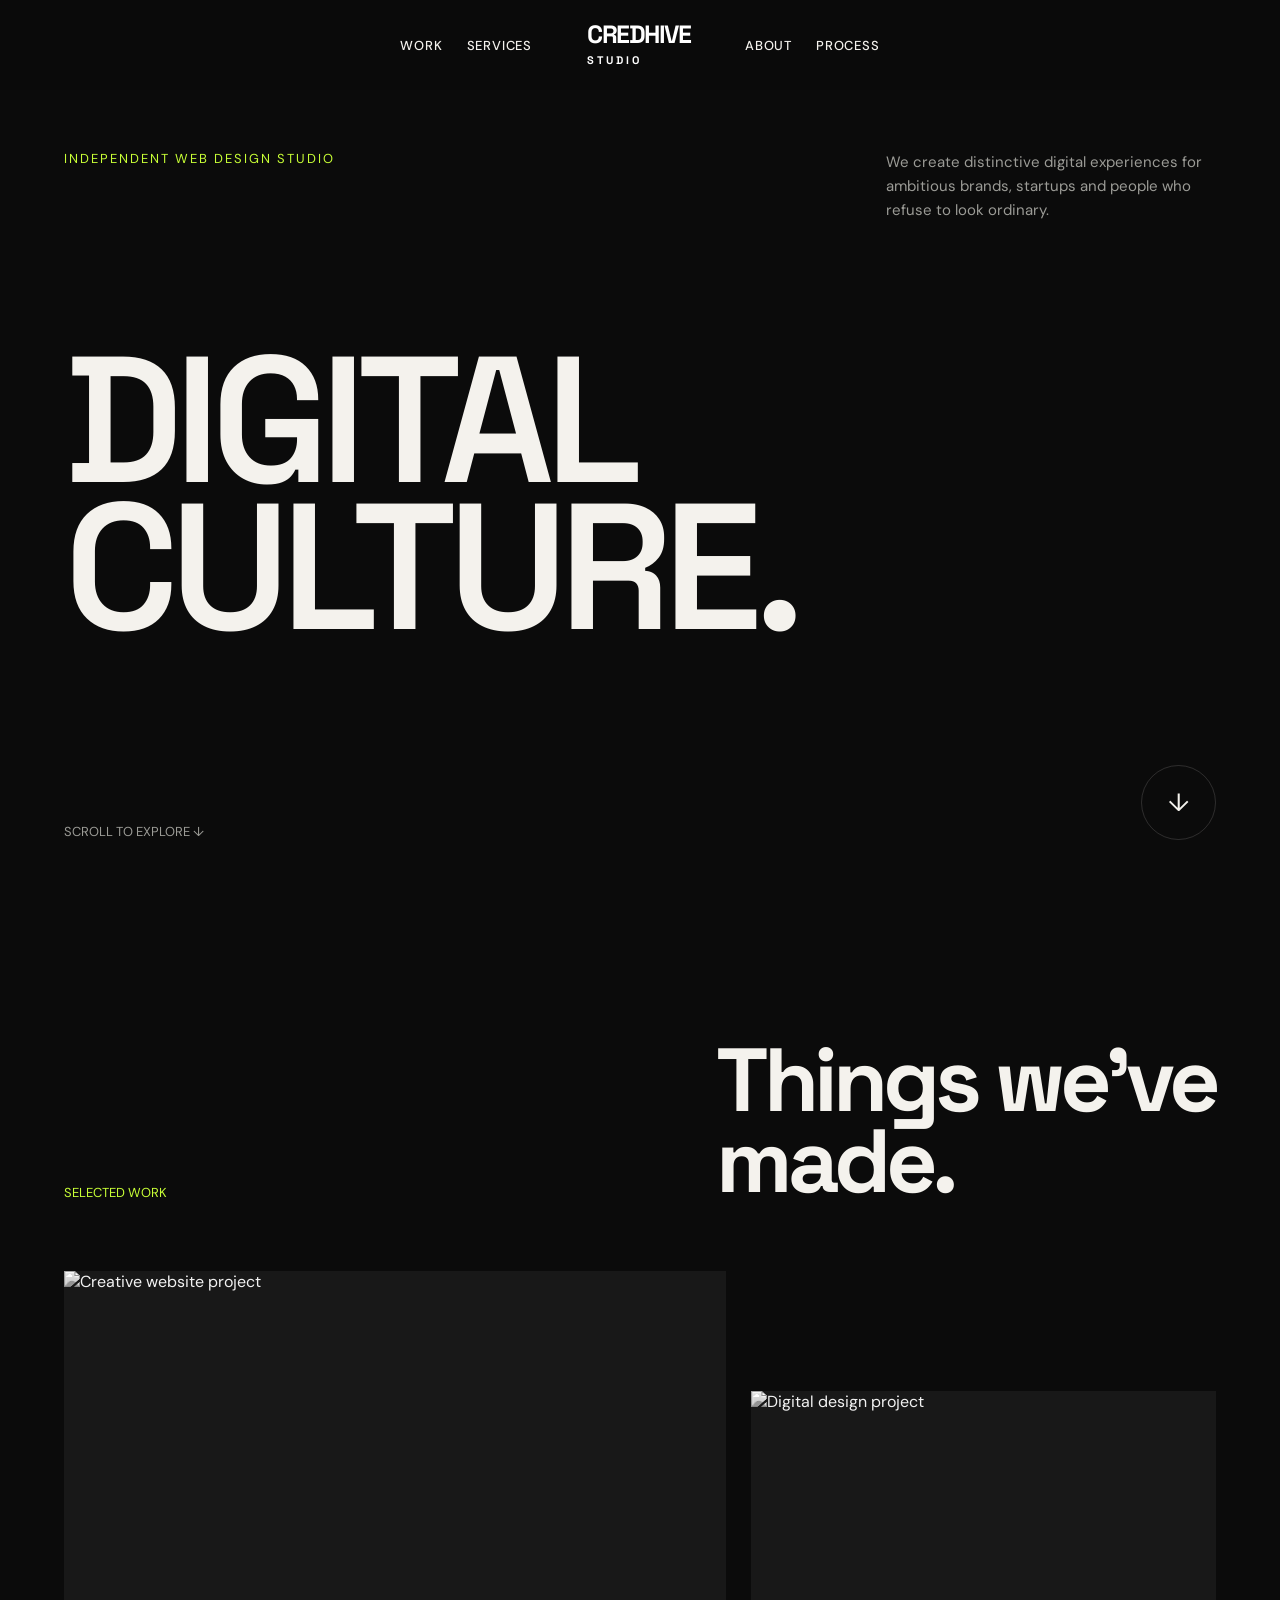
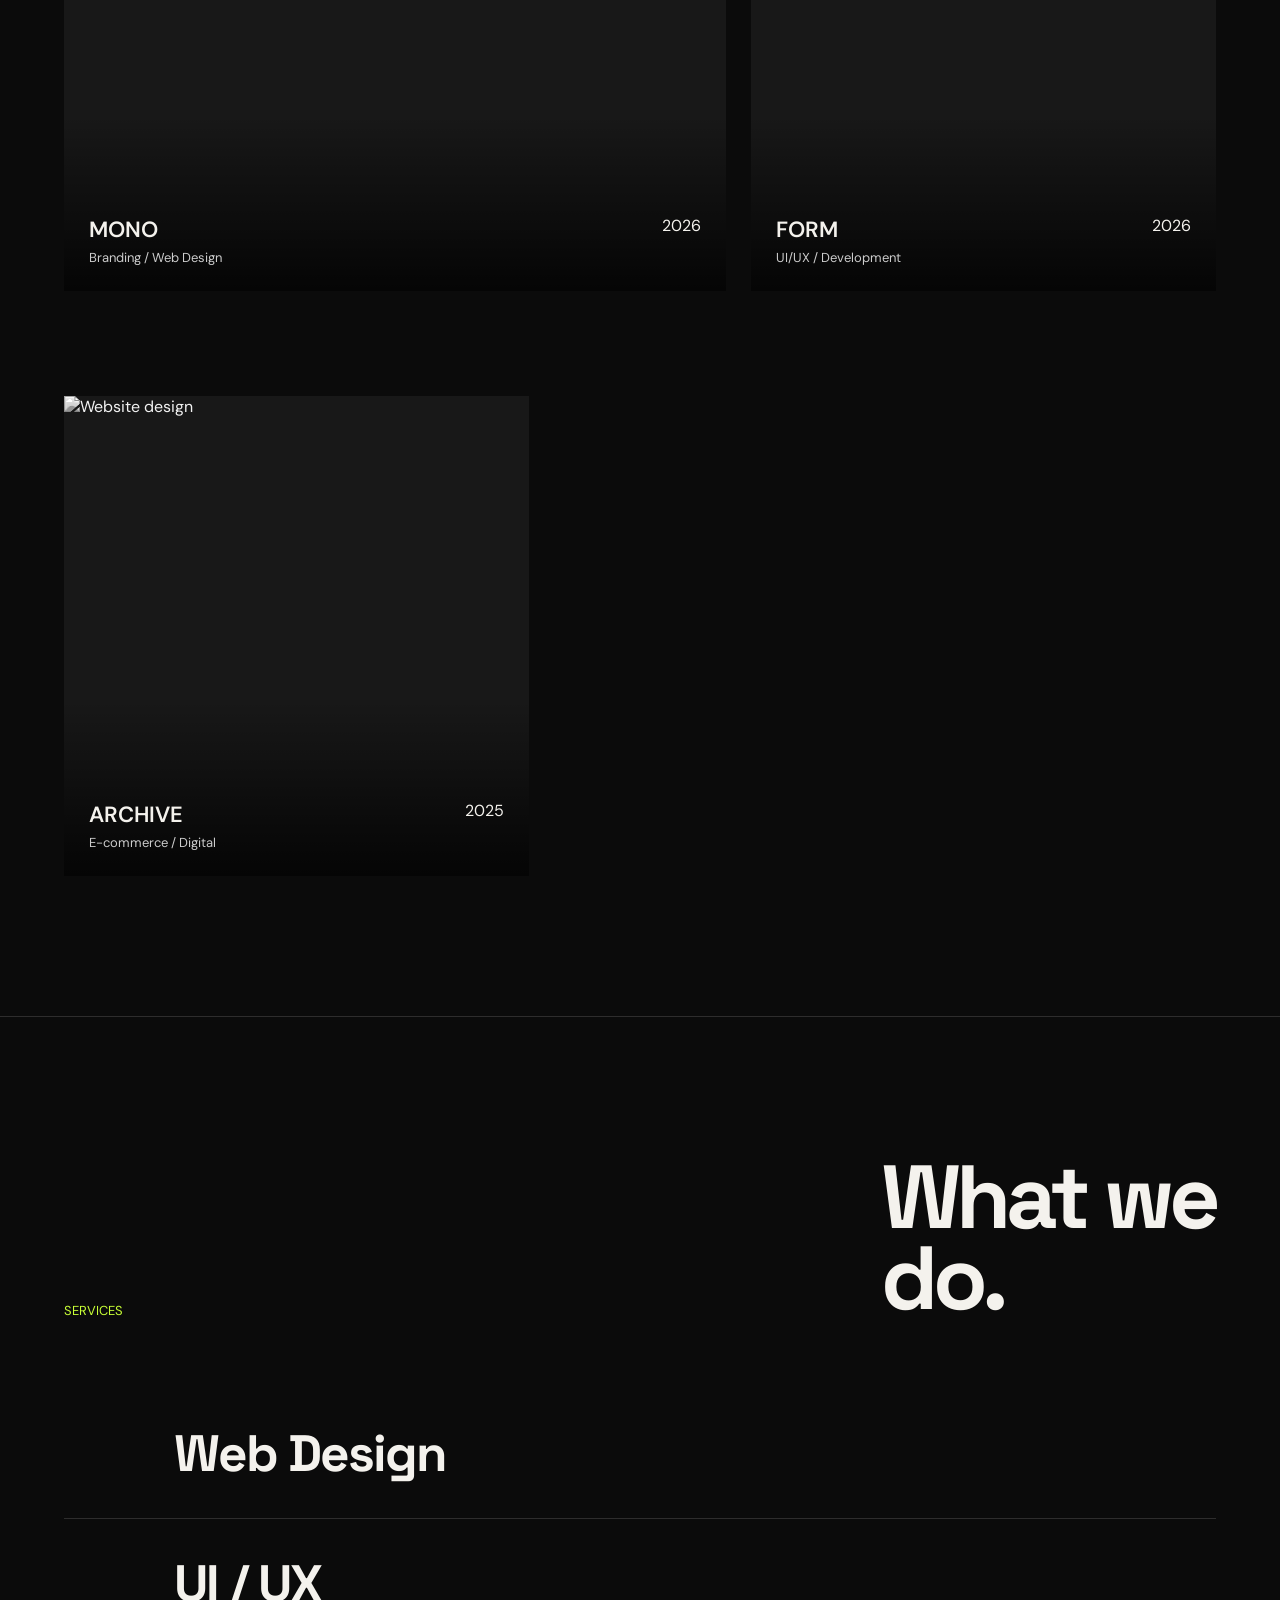
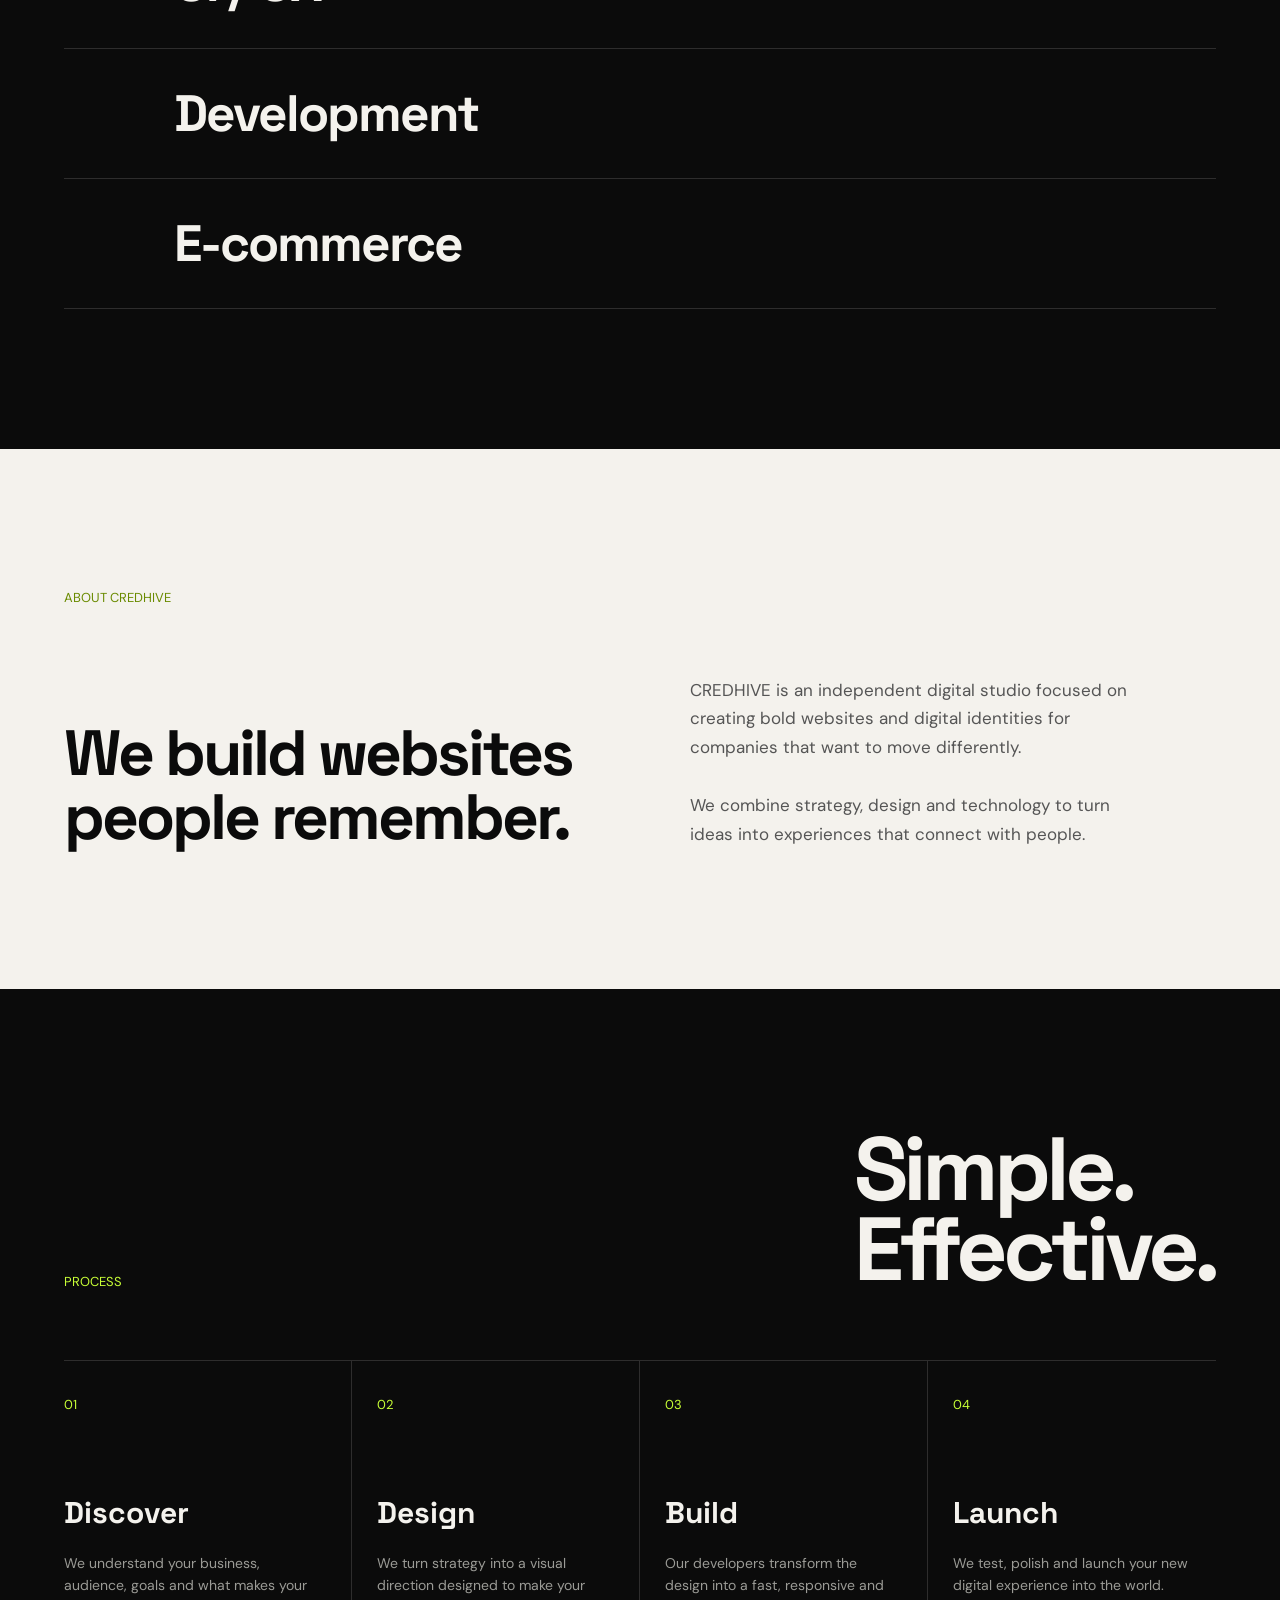
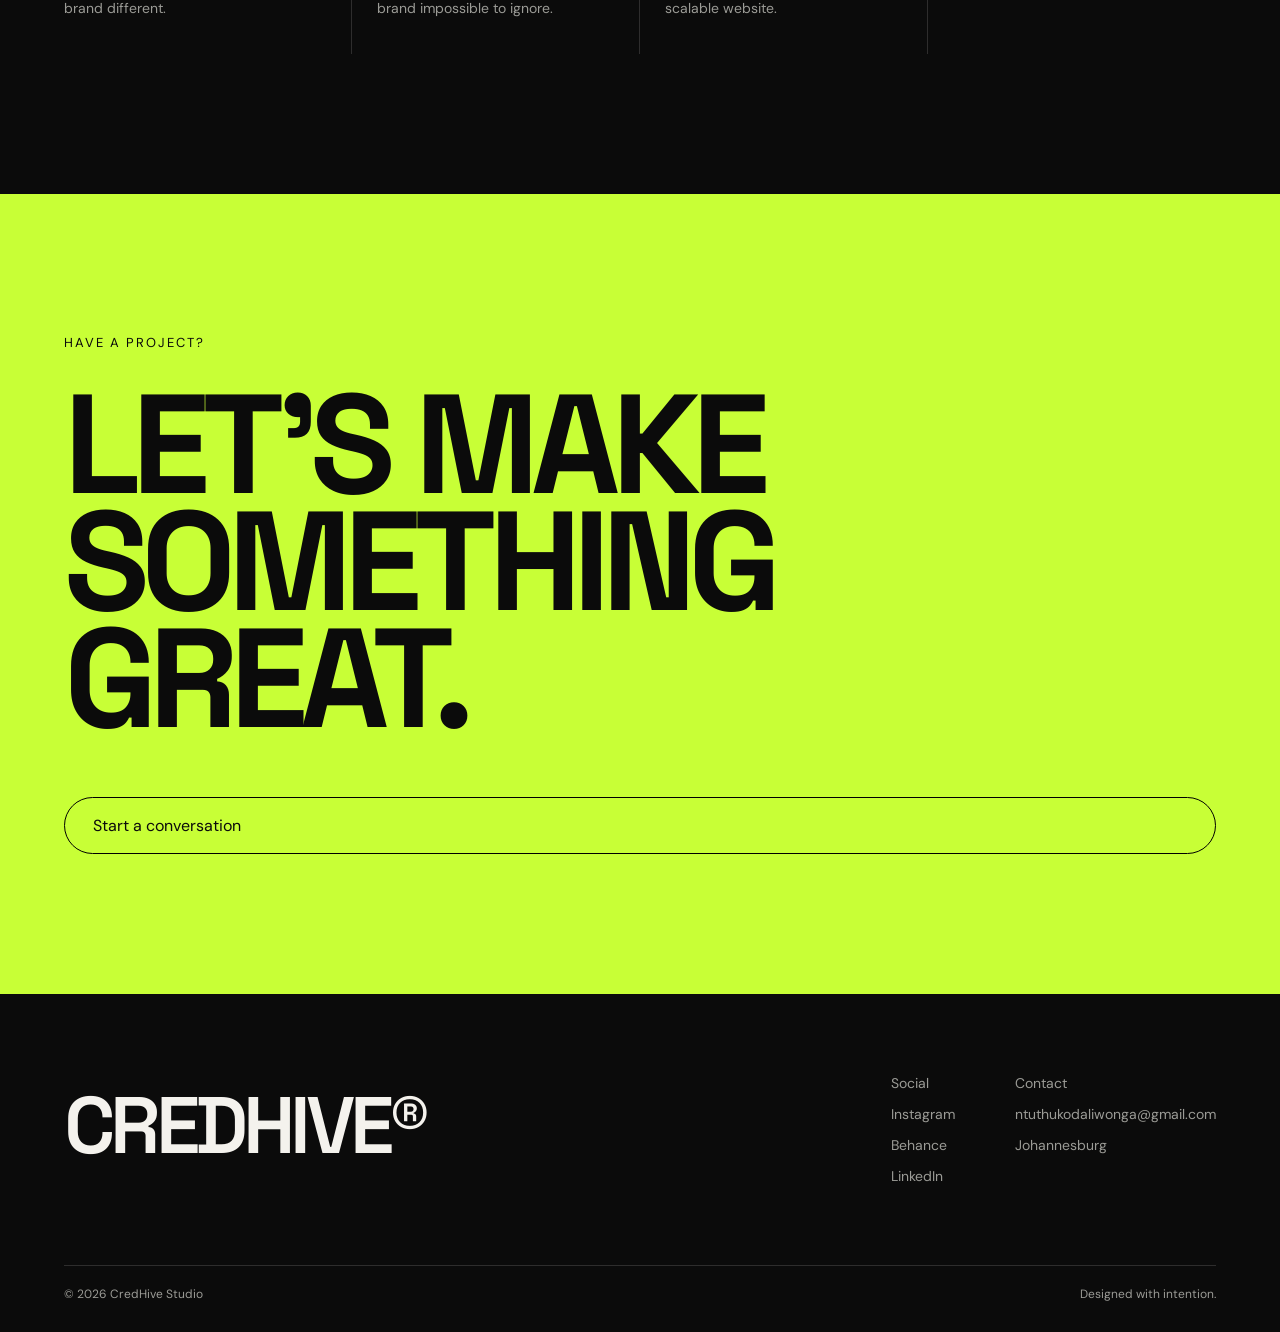
==== index.html @ 5188c332 "create a credhive web app" ====
<!DOCTYPE html>
<html lang="en">
<head>
  <meta charset="UTF-8" />
  <meta name="viewport" content="width=device-width, initial-scale=1.0" />

  <title>CRED_HIVE - Studio</title>

  <link rel="preconnect" href="https://fonts.googleapis.com">
  <link rel="preconnect" href="https://fonts.gstatic.com" crossorigin>
  <link href="https://fonts.googleapis.com/css2?family=DM+Sans:wght@400;500;600;700&family=Space+Grotesk:wght@400;500;600;700&display=swap" rel="stylesheet">
  <link rel="stylesheet" href="style.css">
  

</head>

<body>

  <!-- NAVIGATION -->
<nav class="navbar">

  <!-- LEFT DESKTOP LINKS -->
  <div class="nav-group nav-left">
    <a href="work.html">Work</a>
    <a href="index.html#services">Services</a>
  </div>


  <!-- LOGO -->
  <a href="index.html" class="logo">
    CREDHIVE<br>
    <span>STUDIO</span>
  </a>


  <!-- RIGHT DESKTOP LINKS -->
  <div class="nav-group nav-right">
    <a href="about.html">About</a>
    <a href="#process">Process</a>
  </div>


  <!-- MOBILE BUTTON -->
  <button
    class="menu"
    id="menu"
    aria-label="Open menu"
    type="button"
  >
    ☰
  </button>


  <!-- MOBILE MENU -->
  <div class="mobile-menu" id="navLinks">

    <div class="mobile-menu-inner">

      <div class="mobile-label">
        MENU
      </div>

      <a href="work">
        Work
        <span></span>
      </a>

      <a href="index.html#services">
        Services
        <span></span>
      </a>

      <a href="index.html#about">
        About
        <span></span>
      </a>

      <a href="index.html#process">
        Process
        <span></span>
      </a>

      <a href="index.html#contact">
        Contact
        <span></span>
      </a>

    </div>

  </div>

</nav>





  <!-- HERO -->

  <header class="hero">

    <div class="hero-top">
      <div class="eyebrow">Independent Web Design Studio</div>

      <p class="hero-description">
        We create distinctive digital experiences for ambitious
        brands, startups and people who refuse to look ordinary.
      </p>
    </div>

    <h1 class="hero-title">
      <span>Digital</span>
      <span>Culture.</span>
    </h1>

    <div class="hero-bottom">
      <span class="scroll">SCROLL TO EXPLORE ↓</span>

      <a href="#work" class="circle-arrow">↓</a>
    </div>

  </header>


  <!-- WORK -->

  <section id="work">

    <div class="section-header">
      <div class="section-number">SELECTED WORK</div>

      <h2 class="section-title">
        Things we've<br>
        made.
      </h2>
    </div>


    <div class="work-grid">

      <article class="project">
        <img
          class="project-image"
          src="https://images.unsplash.com/photo-1558655146-d09347e92766?auto=format&fit=crop&w=1400&q=85"
          alt="Creative website project"
        >

        <div class="project-info">
          <div>
            <div class="project-name">MONO</div>
            <div class="project-category">Branding / Web Design</div>
          </div>

          <div>2026 </div>
        </div>
      </article>


      <article class="project">
        <img
          class="project-image"
          src="https://images.unsplash.com/photo-1559028012-481c04fa702d?auto=format&fit=crop&w=1200&q=85"
          alt="Digital design project"
        >

        <div class="project-info">
          <div>
            <div class="project-name">FORM</div>
            <div class="project-category">UI/UX / Development</div>
          </div>

          <div>2026 </div>
        </div>
      </article>


      <article class="project">
        <img
          class="project-image"
          src="https://images.unsplash.com/photo-1558655146-9f40138edfeb?auto=format&fit=crop&w=1200&q=85"
          alt="Website design"
        >

        <div class="project-info">
          <div>
            <div class="project-name">ARCHIVE</div>
            <div class="project-category">E-commerce / Digital</div>
          </div>

          <div>2025 </div>
        </div>
      </article>


      <!--<article class="project">
        <img
          class="project-image"
          src="https://images.unsplash.com/photo-1545235617-9465d2a55698?auto=format&fit=crop&w=1400&q=85"
          alt="Modern website project"
        >

        <div class="project-info">
          <div>
            <div class="project-name">NORTH</div>
            <div class="project-category">Strategy / Web Design</div>
          </div>

          <div>2025 </div>
        </div>
      </article> -->

    </div>

  </section>


  <!-- SERVICES -->

  <section id="services" class="services">

    <div class="section-header">
      <div class="section-number">SERVICES</div>

      <h2 class="section-title">
        What we<br>
        do.
      </h2>
    </div>


    <div class="service">
      <span class="service-number"></span>
      <h3 class="service-name">Web Design</h3>
      <span class="service-arrow"></span>
    </div>

    <div class="service">
      <span class="service-number"></span>
      <h3 class="service-name">UI / UX</h3>
      <span class="service-arrow"></span>
    </div>

    <div class="service">
      <span class="service-number"></span>
      <h3 class="service-name">Development</h3>
      <span class="service-arrow"></span>
    </div>

    <div class="service">
      <span class="service-number"></span>
      <h3 class="service-name">E-commerce</h3>
      <span class="service-arrow"></span>
    </div>

    <!-- <div class="service">
      <span class="service-number"></span>
      <h3 class="service-name">Brand Strategy</h3>
      <span class="service-arrow"></span>
    </div> -->

  </section>


  <!-- ABOUT -->

  <section id="about" class="about">

    <div class="section-header">
      <div class="section-number">ABOUT CREDHIVE</div>
    </div>

    <div class="about-content">

      <h2 class="about-big">
        We build websites
        people remember.
      </h2>

      <p class="about-text">
        CREDHIVE is an independent digital studio focused on creating
        bold websites and digital identities for companies that
        want to move differently.
        <br><br>
        We combine strategy, design and technology to turn ideas
        into experiences that connect with people.
      </p>

    </div>


    <!--<div class="stats">

      <div>
        <div class="stat-number">48+</div>
        <div class="stat-label">Projects launched</div>
      </div>

      <div>
        <div class="stat-number">12</div>
        <div class="stat-label">Countries reached</div>
      </div>

      <div>
        <div class="stat-number">7</div>
        <div class="stat-label">Years creating</div>
      </div>

    </div> -->

  </section>


  <!-- PROCESS -->

  <section id="process">

    <div class="section-header">
      <div class="section-number">PROCESS</div>

      <h2 class="section-title">
        Simple.<br>
        Effective.
      </h2>
    </div>


    <div class="process-grid">

      <div class="process">
        <div class="process-number">01</div>

        <h3>Discover</h3>

        <p>
          We understand your business, audience,
          goals and what makes your brand different.
        </p>
      </div>


      <div class="process">
        <div class="process-number">02</div>

        <h3>Design</h3>

        <p>
          We turn strategy into a visual direction
          designed to make your brand impossible to ignore.
        </p>
      </div>


      <div class="process">
        <div class="process-number">03</div>

        <h3>Build</h3>

        <p>
          Our developers transform the design into
          a fast, responsive and scalable website.
        </p>
      </div>


      <div class="process">
        <div class="process-number">04</div>

        <h3>Launch</h3>

        <p>
          We test, polish and launch your new digital
          experience into the world.
        </p>
      </div>

    </div>

  </section>


  <!-- CTA -->

  <section id="contact" class="cta">

    <div class="cta-small">Have a project?</div>

    <h2 class="cta-title">
      LET'S MAKE<br>
      SOMETHING<br>
      GREAT.
    </h2>

    <a href="mailto:hello@nova.studio" class="cta-button">
      Start a conversation 
    </a>

  </section>


  <!-- FOOTER -->

  <footer>

    <div class="footer-top">

      <div class="footer-logo">CREDHIVE®</div>

      <div class="footer-links">

        <div>
          <span>Social</span>
          <a href="#">Instagram</a>
          <a href="#">Behance</a>
          <a href="#">LinkedIn</a>
        </div>

        <div>
          <span>Contact</span>
          <a href="mailto:ntuthukodaliwonga@gmail.com">
            ntuthukodaliwonga@gmail.com
          </a>
          <a href="#">Johannesburg</a>
        </div>

      </div>

    </div>


    <div class="footer-bottom">
      <span>© 2026 CredHive Studio</span>
      <span>Designed with intention.</span>
    </div>

  </footer>


  <script src="script.js"></script>
</body>
</html>
---- style.css ----
:root {
      --black: #0b0b0b;
      --white: #f4f2ed;
      --muted: #9b9b96;
      --line: rgba(244,242,237,.15);
      --accent: #c8ff36;
    }

    * {
      margin: 0;
      padding: 0;
      box-sizing: border-box;
    }

    html {
      scroll-behavior: smooth;
    }

    body {
      background: var(--black);
      color: var(--white);
      font-family: "DM Sans", sans-serif;
      overflow-x: hidden;
    }

    a {
      color: inherit;
      text-decoration: none;
    }

    img {
      width: 100%;
      display: block;
    }

    /* ---------------- NAV ---------------- */

   /* ---------------- NAV ---------------- */

.navbar {
  position: fixed;
  top: 0;
  left: 0;
  width: 100%;
  height: 90px;

  display: flex;
  justify-content: center;
  align-items: center;

  z-index: 100;

  background: rgba(11, 11, 11, 0.75);
  backdrop-filter: blur(12px);
}

/* Left + right groups */

.nav-group {
  display: flex;
  align-items: center;
  gap: 24px;
}

/* Left navigation */

.nav-group:first-child {
  margin-right: 55px;
}

/* Right navigation */

.nav-group:last-of-type {
  margin-left: 55px;
}

/* Navigation links */

.navbar a {
  color: var(--white);
  text-decoration: none;

  font-size: 13px;
  font-weight: 500;

  text-transform: uppercase;
  letter-spacing: .8px;

  transition: color .3s ease;
}

.navbar a:hover {
  color: var(--accent);
}

/* NOVA */

.logo {
  font-family: "Space Grotesk", sans-serif;

  font-size: 25px !important;
  font-weight: 700 !important;

  letter-spacing: -1px !important;

  text-transform: none !important;

  color: white !important;

  white-space: nowrap;
}

/* Mobile menu */

.menu {
  display: none;
  border: 0;
  background: transparent;
  color: white;
  font-size: 25px;
  cursor: pointer;
}


    /* ---------------- HERO ---------------- */

    .hero {
      min-height: 100vh;
      padding: 150px 5vw 60px;
      display: flex;
      flex-direction: column;
      justify-content: space-between;
      position: relative;
    }

    .hero-top {
      display: flex;
      justify-content: space-between;
      align-items: flex-start;
      gap: 30px;
    }

    .eyebrow {
      color: var(--accent);
      font-size: 13px;
      text-transform: uppercase;
      letter-spacing: 2px;
    }

    .hero-description {
      max-width: 330px;
      color: var(--muted);
      line-height: 1.6;
      font-size: 15px;
    }

    .hero-title {
      margin-top: 80px;
      font-family: "Space Grotesk", sans-serif;
      font-size: clamp(70px, 14vw, 205px);
      line-height: .82;
      letter-spacing: -9px;
      text-transform: uppercase;
      font-weight: 600;
      overflow: hidden;
    }

    .hero-title span {
      display: block;
      transform: translateY(110%);
      animation: reveal 1.2s cubic-bezier(.77,0,.18,1) forwards;
    }

    .hero-title span:nth-child(2) {
      animation-delay: .12s;
    }

    @keyframes reveal {
      to {
        transform: translateY(0);
      }
    }

    .hero-bottom {
      display: flex;
      justify-content: space-between;
      align-items: flex-end;
      margin-top: 80px;
    }

    .scroll {
      color: var(--muted);
      font-size: 13px;
    }

    .circle-arrow {
      width: 75px;
      height: 75px;
      border: 1px solid var(--line);
      border-radius: 50%;
      display: grid;
      place-items: center;
      font-size: 25px;
      transition: .4s ease;
    }

    .circle-arrow:hover {
      background: var(--accent);
      color: black;
      transform: rotate(45deg);
    }

    /* ---------------- GENERAL ---------------- */

    section {
      padding: 140px 5vw;
    }

    .section-header {
      display: flex;
      justify-content: space-between;
      align-items: flex-end;
      margin-bottom: 70px;
      gap: 30px;
    }

    .section-number {
      color: var(--accent);
      font-size: 13px;
    }

    .section-title {
      font-family: "Space Grotesk", sans-serif;
      font-size: clamp(50px, 7vw, 105px);
      line-height: .9;
      letter-spacing: -5px;
      max-width: 900px;
    }

    .muted {
      color: var(--muted);
    }

    /* ---------------- WORK ---------------- */

    .work-grid {
      display: grid;
      grid-template-columns: repeat(12, 1fr);
      gap: 25px;
    }

    .project {
      position: relative;
      overflow: hidden;
      background: #181818;
      cursor: pointer;
    }

    .project:nth-child(1) {
      grid-column: span 7;
    }

    .project:nth-child(2) {
      grid-column: span 5;
      margin-top: 120px;
    }

    .project:nth-child(3) {
      grid-column: span 5;
      margin-top: 80px;
    }

    .project:nth-child(4) {
      grid-column: span 7;
    }

    .project-image {
      height: 620px;
      object-fit: cover;
      filter: grayscale(100%);
      transition: transform .8s cubic-bezier(.2,.8,.2,1),
                  filter .8s ease;
    }

    .project:nth-child(2) .project-image,
    .project:nth-child(3) .project-image {
      height: 480px;
    }

    .project:hover .project-image {
      transform: scale(1.06);
      filter: grayscale(0);
    }

    .project-info {
      position: absolute;
      bottom: 0;
      left: 0;
      width: 100%;
      padding: 25px;
      display: flex;
      justify-content: space-between;
      background: linear-gradient(transparent, rgba(0,0,0,.8));
      padding-top: 100px;
    }

    .project-name {
      font-size: 22px;
      font-weight: 600;
    }

    .project-category {
      color: #ccc;
      font-size: 13px;
      margin-top: 5px;
    }

    /* ---------------- SERVICES ---------------- */

    .services {
      border-top: 1px solid var(--line);
    }

    .service {
      display: grid;
      grid-template-columns: 80px 1fr 100px;
      gap: 30px;
      align-items: center;
      padding: 32px 0;
      border-bottom: 1px solid var(--line);
      transition: .4s ease;
    }

    .service:hover {
      padding-left: 20px;
      color: var(--accent);
    }

    .service-number {
      color: var(--muted);
      font-size: 13px;
    }

    .service-name {
      font-family: "Space Grotesk", sans-serif;
      font-size: clamp(30px, 4vw, 55px);
      letter-spacing: -2px;
    }

    .service-arrow {
      font-size: 28px;
      text-align: right;
    }

    /* ---------------- ABOUT ---------------- */

    .about {
      background: var(--white);
      color: var(--black);
    }

    .about .section-number {
      color: #6a8b00;
    }

    .about-content {
      display: grid;
      grid-template-columns: 1fr 1fr;
      gap: 100px;
      align-items: end;
    }

    .about-big {
      font-family: "Space Grotesk", sans-serif;
      font-size: clamp(40px, 5vw, 75px);
      line-height: 1;
      letter-spacing: -3px;
    }

    .about-text {
      max-width: 450px;
      font-size: 17px;
      line-height: 1.7;
      color: #555;
    }

    .stats {
      display: grid;
      grid-template-columns: repeat(3, 1fr);
      gap: 30px;
      margin-top: 100px;
      border-top: 1px solid #ccc;
      padding-top: 30px;
    }

    .stat-number {
      font-family: "Space Grotesk";
      font-size: 60px;
      letter-spacing: -4px;
    }

    .stat-label {
      color: #777;
      margin-top: 5px;
    }

    /* ---------------- PROCESS ---------------- */

    .process-grid {
      display: grid;
      grid-template-columns: repeat(4, 1fr);
      border-top: 1px solid var(--line);
    }

    .process {
      padding: 35px 25px;
      border-right: 1px solid var(--line);
      min-height: 280px;
    }

    .process:first-child {
      padding-left: 0;
    }

    .process:last-child {
      border-right: none;
    }

    .process-number {
      color: var(--accent);
      font-size: 13px;
    }

    .process h3 {
      font-family: "Space Grotesk";
      font-size: 30px;
      margin: 80px 0 20px;
    }

    .process p {
      color: var(--muted);
      line-height: 1.6;
      font-size: 14px;
    }

    /* ---------------- CTA ---------------- */

    .cta {
      min-height: 75vh;
      display: flex;
      flex-direction: column;
      justify-content: center;
      background: var(--accent);
      color: var(--black);
    }

    .cta-small {
      text-transform: uppercase;
      letter-spacing: 2px;
      font-size: 13px;
      margin-bottom: 35px;
    }

    .cta-title {
      font-family: "Space Grotesk";
      font-size: clamp(60px, 11vw, 160px);
      line-height: .83;
      letter-spacing: -8px;
      max-width: 1200px;
    }

    .cta-button {
      display: inline-flex;
      margin-top: 60px;
      border: 1px solid black;
      padding: 17px 28px;
      border-radius: 100px;
      transition: .3s ease;
    }

    .cta-button:hover {
      background: black;
      color: var(--accent);
    }

    /* ---------------- FOOTER ---------------- */

    footer {
      padding: 80px 5vw 30px;
    }

    .footer-top {
      display: flex;
      justify-content: space-between;
      gap: 50px;
    }

    .footer-logo {
      font-family: "Space Grotesk";
      font-size: 80px;
      font-weight: 600;
      letter-spacing: -5px;
    }

    .footer-links {
      display: flex;
      gap: 60px;
    }

    .footer-links div {
      display: flex;
      flex-direction: column;
      gap: 13px;
      color: var(--muted);
      font-size: 14px;
    }

    .footer-links a:hover {
      color: white;
    }

    .footer-bottom {
      border-top: 1px solid var(--line);
      margin-top: 80px;
      padding-top: 20px;
      display: flex;
      justify-content: space-between;
      color: var(--muted);
      font-size: 12px;
    }

    /* ---------------- MOBILE ---------------- */

    /* =========================
   NAVBAR
========================= */

.navbar {
  position: fixed;
  top: 0;
  left: 0;
  width: 100%;
  height: 90px;

  display: flex;
  justify-content: center;
  align-items: center;

  z-index: 1000;

  background: rgba(11, 11, 11, 0.75);
  backdrop-filter: blur(14px);
  -webkit-backdrop-filter: blur(14px);
}

.nav-group {
  display: flex;
  align-items: center;
  gap: 24px;
}

.nav-left {
  margin-right: 55px;
}

.nav-right {
  margin-left: 55px;
}

.navbar > .nav-group a {
  color: var(--white);
  font-size: 13px;
  font-weight: 500;
  text-transform: uppercase;
  letter-spacing: .8px;

  transition: color .3s ease;
}

.navbar > .nav-group a:hover {
  color: var(--accent);
}


/* LOGO */

.logo {
  position: relative;
  z-index: 1002;

  color: white !important;

  font-family: "Space Grotesk", sans-serif;
  font-size: 25px !important;
  line-height: .85;

  font-weight: 700 !important;
  letter-spacing: -1.5px !important;

  text-transform: none !important;
  white-space: nowrap;
}

.logo span {
  font-size: 11px;
  letter-spacing: 3px;
}


/* HAMBURGER */

.menu {
  display: none;

  position: absolute;
  right: 5vw;

  width: 42px;
  height: 42px;

  border: 0;
  background: transparent;

  color: white;

  font-size: 25px;
  line-height: 1;

  cursor: pointer;

  z-index: 1002;
}


/* =========================
   MOBILE MENU
========================= */

.mobile-menu {
  display: none;
}


/* =========================
   MOBILE
========================= */

@media (max-width: 800px) {

  .navbar {
    height: 75px;
    padding: 0 5vw;

    justify-content: center;
  }

  /* Hide desktop links */

  .nav-left,
  .nav-right {
    display: none;
  }

  /* Center logo */

  .logo {
    position: absolute;
    left: 50%;
    transform: translateX(-50%);
  }

  /* Show hamburger */

  .menu {
    display: grid;
    place-items: center;
  }

  /* Full-screen menu */

  .mobile-menu {
    display: block;

    position: fixed;

    top: 0;
    left: 0;

    width: 100%;
    height: 100vh;

    background: var(--black);

    transform: translateY(-100%);

    transition:
      transform .7s cubic-bezier(.77, 0, .18, 1);

    z-index: 1001;

    visibility: hidden;
  }

  /* Open state */

  .mobile-menu.active {
    transform: translateY(0);
    visibility: visible;
  }

  .mobile-menu-inner {
    height: 100%;

    padding: 120px 5vw 50px;

    display: flex;
    flex-direction: column;
    justify-content: center;
  }

  .mobile-label {
    color: var(--accent);

    font-size: 11px;
    letter-spacing: 2px;
    text-transform: uppercase;

    margin-bottom: 35px;
  }

  .mobile-menu a {
    display: flex;
    align-items: center;
    justify-content: space-between;

    padding: 17px 0;

    border-bottom: 1px solid var(--line);

    font-family: "Space Grotesk", sans-serif;

    font-size: clamp(38px, 11vw, 65px);
    line-height: 1;

    letter-spacing: -2px;

    color: var(--white);

    transition:
      color .3s ease,
      padding-left .3s ease;
  }

  .mobile-menu a:hover {
    color: var(--accent);
    padding-left: 10px;
  }

  .mobile-menu a span {
    font-family: "DM Sans", sans-serif;

    font-size: 25px;
    letter-spacing: 0;

    transition: transform .3s ease;
  }

  .mobile-menu a:hover span {
    transform: translate(5px, -5px);
  }

  /* Prevent page scrolling when menu is open */

  body.menu-open {
    overflow: hidden;
  }

}
/* =========================================
WORK PAGE
========================================= */

/* WORK HERO */

.work-hero {
min-height: 75vh;

padding: 170px 5vw 80px;

display: flex;
flex-direction: column;
justify-content: flex-end;

position: relative;
}

.work-eyebrow {
color: var(--accent);

font-size: 13px;
text-transform: uppercase;
letter-spacing: 2px;

margin-bottom: 35px;
}

.work-heading {
font-family: "Space Grotesk", sans-serif;

font-size: clamp(90px, 17vw, 240px);

line-height: .75;

letter-spacing: -12px;

font-weight: 600;

text-transform: uppercase;
}

.work-intro {
max-width: 480px;

margin-left: auto;
margin-top: 60px;

color: var(--muted);

font-size: 16px;

line-height: 1.7;
}

/* =========================================
PROJECTS
========================================= */

.work-projects {
padding: 40px 5vw 150px;
}

.work-project {
padding: 110px 0;

border-top: 1px solid var(--line);

position: relative;
}

.work-project:last-child {
border-bottom: 1px solid var(--line);
}

/* PROJECT HEADER */

.work-project-header {
display: grid;

grid-template-columns: 80px 1fr 200px;

align-items: end;

gap: 30px;

margin-bottom: 45px;
}

.work-project-number {
color: var(--accent);

font-size: 13px;

align-self: start;
}

.work-project-title {
font-family: "Space Grotesk", sans-serif;

font-size: clamp(50px, 7vw, 105px);

line-height: .82;

letter-spacing: -6px;

font-weight: 600;

text-transform: uppercase;
}

.work-project-type {
color: var(--muted);

font-size: 13px;

text-align: right;

text-transform: uppercase;

letter-spacing: .5px;
}

/* =========================================
PROJECT IMAGE
========================================= */

.work-project-image {
width: 100%;

overflow: hidden;

background: #181818;

position: relative;
}

.work-project-image img {
width: 100%;

height: 680px;

object-fit: cover;

display: block;

filter: grayscale(100%);

transition:
transform .9s cubic-bezier(.2,.8,.2,1),
filter .8s ease;
}

.work-project:hover .work-project-image img {
transform: scale(1.045);

filter: grayscale(0);
}

/* =========================================
PROJECT DETAILS
========================================= */

.work-project-details {
display: grid;

grid-template-columns: 1fr 1fr;

gap: 80px;

padding-top: 35px;
}

.work-project-description {
max-width: 520px;

font-size: 17px;

line-height: 1.7;

color: var(--white);
}

.work-project-meta {
display: flex;

flex-wrap: wrap;

align-content: flex-start;

gap: 10px;
}

.work-tag {
display: inline-flex;

padding: 10px 16px;

border: 1px solid var(--line);

border-radius: 100px;

color: var(--muted);

font-size: 11px;

text-transform: uppercase;

letter-spacing: .8px;

transition:
background .3s ease,
color .3s ease,
border-color .3s ease;
}

.work-tag:hover {
background: var(--accent);

border-color: var(--accent);

color: var(--black);
}

/* =========================================
PROJECT LINK
========================================= */

.work-project-link {
display: inline-flex;

align-items: center;

gap: 14px;

margin-top: 45px;

padding-bottom: 9px;

border-bottom: 1px solid var(--white);

color: var(--white);

font-size: 12px;

text-transform: uppercase;

letter-spacing: 1.2px;

transition:
color .3s ease,
border-color .3s ease,
gap .3s ease;
}

.work-project-link:hover {
color: var(--accent);

border-color: var(--accent);

gap: 24px;
}

.work-project-link span {
font-size: 18px;
}

/* =========================================
ALTERNATING PROJECT LAYOUT
========================================= */

.work-project:nth-child(even) .work-project-image {
width: 82%;

margin-left: auto;
}

.work-project:nth-child(even) .work-project-details {
width: 82%;

margin-left: auto;
}

/* =========================================
WORK MOBILE
========================================= */

@media (max-width: 800px) {

.work-hero {
min-height: 65vh;

padding: 140px 5vw 70px;


}

.work-eyebrow {
font-size: 11px;

margin-bottom: 30px;


}

.work-heading {
font-size: clamp(80px, 23vw, 140px);

letter-spacing: -7px;


}

.work-intro {
margin-left: 0;

margin-top: 45px;

max-width: 100%;

font-size: 15px;


}

/* PROJECTS */

.work-projects {
padding: 20px 5vw 90px;
}

.work-project {
padding: 75px 0;
}

/* HEADER */

.work-project-header {
grid-template-columns: 45px 1fr;

align-items: start;

gap: 15px;

margin-bottom: 30px;


}

.work-project-title {
font-size: clamp(42px, 13vw, 75px);

letter-spacing: -4px;


}

.work-project-type {
grid-column: 2;

text-align: left;

margin-top: 5px;


}

/* IMAGE */

.work-project-image img {
height: 470px;
}

/* RESET ALTERNATING WIDTH */

.work-project:nth-child(even) .work-project-image {
width: 100%;
}

.work-project:nth-child(even) .work-project-details {
width: 100%;
}

/* DETAILS */

.work-project-details {
grid-template-columns: 1fr;

gap: 35px;

padding-top: 30px;


}

.work-project-description {
font-size: 16px;
}

.work-project-meta {
gap: 8px;
}

.work-tag {
padding: 9px 13px;
}

.work-project-link {
margin-top: 35px;
}

}

/* =========================================
ABOUT PAGE
========================================= */

/* =========================
ABOUT HERO
========================= */

.about-page-hero {
min-height: 100vh;

padding: 160px 5vw 80px;

display: flex;
flex-direction: column;
justify-content: flex-end;
}

.about-page-eyebrow {
color: var(--accent);

font-size: 12px;
text-transform: uppercase;
letter-spacing: 2px;

margin-bottom: 40px;
}

.about-page-title {
max-width: 1300px;

font-family: "Space Grotesk", sans-serif;

font-size: clamp(55px, 9vw, 135px);

line-height: .87;

letter-spacing: -7px;

font-weight: 600;
}

.about-page-hero-bottom {
display: flex;

justify-content: space-between;
align-items: flex-end;

gap: 50px;

margin-top: 70px;
}

.about-page-hero-bottom p {
max-width: 560px;

color: var(--muted);

font-size: 17px;

line-height: 1.7;
}

.about-page-button {
display: inline-flex;

align-items: center;

gap: 15px;

white-space: nowrap;

padding: 16px 25px;

border: 1px solid var(--line);

border-radius: 100px;

font-size: 13px;

transition:
background .3s ease,
color .3s ease,
border-color .3s ease,
gap .3s ease;
}

.about-page-button:hover {
background: var(--accent);

color: var(--black);

border-color: var(--accent);

gap: 25px;
}

/* =========================
GENERAL ABOUT SECTIONS
========================= */

.about-page-section,
.about-services,
.about-philosophy,
.about-why,
.about-story,
.about-tech {
padding: 140px 5vw;
}

.about-page-label {
color: var(--accent);

font-size: 12px;

text-transform: uppercase;

letter-spacing: 1.5px;

margin-bottom: 70px;
}

/* =========================
WHO WE ARE
========================= */

.about-who {
border-top: 1px solid var(--line);
}

.about-who-content {
display: grid;

grid-template-columns: 1.2fr .8fr;

gap: 100px;
}

.about-who-content h2 {
font-family: "Space Grotesk", sans-serif;

font-size: clamp(55px, 7vw, 105px);

line-height: .86;

letter-spacing: -6px;
}

.about-who-text {
max-width: 500px;
}

.about-who-text p {
color: var(--muted);

font-size: 17px;

line-height: 1.75;

margin-bottom: 30px;
}

/* =========================
WHAT WE DO
========================= */

.about-services {
border-top: 1px solid var(--line);
}

.about-services-heading {
margin-bottom: 80px;
}

.about-services-heading h2 {
font-family: "Space Grotesk", sans-serif;

font-size: clamp(55px, 8vw, 120px);

line-height: .82;

letter-spacing: -7px;
}

.about-service-grid {
display: grid;

grid-template-columns: repeat(2, 1fr);

border-top: 1px solid var(--line);
}

.about-service-card {
min-height: 350px;

padding: 35px;

border-bottom: 1px solid var(--line);

position: relative;

transition:
background .4s ease,
color .4s ease;
}

.about-service-card:nth-child(odd) {
border-right: 1px solid var(--line);
}

.about-service-card:hover {
background: var(--accent);

color: var(--black);
}

.about-service-number {
color: var(--muted);

font-size: 12px;
}

.about-service-icon {
position: absolute;

top: 30px;
right: 35px;

font-size: 25px;
}

.about-service-card h3 {
margin-top: 120px;

max-width: 500px;

font-family: "Space Grotesk", sans-serif;

font-size: clamp(30px, 4vw, 55px);

line-height: .95;

letter-spacing: -3px;
}

.about-service-card p {
max-width: 430px;

margin-top: 25px;

color: var(--muted);

font-size: 14px;

line-height: 1.6;
}

.about-service-card:hover p {
color: rgba(11,11,11,.65);
}

.about-service-card:hover .about-service-number {
color: rgba(11,11,11,.6);
}

/* =========================
PHILOSOPHY
========================= */

.about-philosophy {
background: var(--white);

color: var(--black);
}

.about-philosophy .about-page-label {
color: #6a8b00;
}

.about-philosophy-content {
max-width: 1100px;
}

.about-philosophy-content h2 {
font-family: "Space Grotesk", sans-serif;

font-size: clamp(55px, 8vw, 120px);

line-height: .82;

letter-spacing: -7px;
}

.about-philosophy-content h2 span {
color: #777;
}

.about-philosophy-content p {
max-width: 600px;

margin-top: 50px;

font-size: 18px;

line-height: 1.7;

color: #555;
}

.about-principles {
display: grid;

grid-template-columns: repeat(3, 1fr);

gap: 0;

margin-top: 120px;

border-top: 1px solid #ccc;
}

.about-principle {
min-height: 300px;

padding: 30px 30px 30px 0;

border-right: 1px solid #ccc;
}

.about-principle:not(:first-child) {
padding-left: 30px;
}

.about-principle:last-child {
border-right: none;
}

.about-principle span {
color: #777;

font-size: 12px;
}

.about-principle h3 {
margin-top: 80px;

font-family: "Space Grotesk", sans-serif;

font-size: 38px;

letter-spacing: -2px;
}

.about-principle p {
margin-top: 15px;

max-width: 280px;

color: #666;

line-height: 1.6;

font-size: 14px;
}

/* =========================
WHY CREDHIVE
========================= */

.about-why {
border-top: 1px solid var(--line);
}

.about-why > h2 {
max-width: 1000px;

margin-bottom: 100px;

font-family: "Space Grotesk", sans-serif;

font-size: clamp(55px, 8vw, 120px);

line-height: .82;

letter-spacing: -7px;
}

.about-why-list {
border-top: 1px solid var(--line);
}

.about-why-item {
display: grid;

grid-template-columns: 100px 1fr;

gap: 30px;

padding: 40px 0;

border-bottom: 1px solid var(--line);
}

.about-why-number {
color: var(--accent);

font-size: 12px;
}

.about-why-item h3 {
font-family: "Space Grotesk", sans-serif;

font-size: clamp(30px, 4vw, 55px);

letter-spacing: -3px;
}

.about-why-item p {
max-width: 600px;

margin-top: 15px;

color: var(--muted);

font-size: 15px;

line-height: 1.7;
}

/* =========================
STORY
========================= */

.about-story {
background: #151515;

border-top: 1px solid var(--line);
}

.about-story-grid {
display: grid;

grid-template-columns: 1fr 1fr;

gap: 100px;
}

.about-story-grid h2 {
font-family: "Space Grotesk", sans-serif;

font-size: clamp(50px, 6vw, 90px);

line-height: .88;

letter-spacing: -5px;
}

.about-story-text {
max-width: 500px;
}

.about-story-text p {
color: var(--muted);

font-size: 17px;

line-height: 1.7;

margin-bottom: 30px;
}

/* =========================
TECHNOLOGY
========================= */

.about-tech {
border-top: 1px solid var(--line);
}

.about-tech h2 {
font-family: "Space Grotesk", sans-serif;

font-size: clamp(55px, 8vw, 115px);

line-height: .82;

letter-spacing: -7px;

margin-bottom: 100px;
}

.about-tech-list {
display: flex;

flex-wrap: wrap;

border-top: 1px solid var(--line);

border-left: 1px solid var(--line);
}

.about-tech-list span {
width: 33.333%;

padding: 30px;

border-right: 1px solid var(--line);

border-bottom: 1px solid var(--line);

font-family: "Space Grotesk", sans-serif;

font-size: 25px;

letter-spacing: -1px;

transition:
background .3s ease,
color .3s ease;
}

.about-tech-list span:hover {
background: var(--accent);

color: var(--black);
}

/* =========================
FINAL CTA
========================= */

.about-final-cta {
min-height: 80vh;

padding: 120px 5vw;

display: flex;

flex-direction: column;

justify-content: center;

align-items: flex-start;

background: var(--accent);

color: var(--black);
}

.about-final-small {
text-transform: uppercase;

letter-spacing: 2px;

font-size: 12px;

margin-bottom: 35px;
}

.about-final-cta h2 {
font-family: "Space Grotesk", sans-serif;

font-size: clamp(60px, 10vw, 150px);

line-height: .82;

letter-spacing: -8px;
}

.about-final-cta p {
max-width: 550px;

margin-top: 50px;

font-size: 17px;

line-height: 1.6;
}

.about-final-button {
display: inline-flex;

align-items: center;

gap: 15px;

margin-top: 35px;

padding: 17px 28px;

border: 1px solid var(--black);

border-radius: 100px;

font-size: 13px;

text-transform: uppercase;

transition:
background .3s ease,
color .3s ease,
gap .3s ease;
}

.about-final-button:hover {
background: var(--black);

color: var(--accent);

gap: 25px;
}

/* =========================================
ABOUT MOBILE
========================================= */

@media (max-width: 800px) {

.about-page-hero {
min-height: auto;

padding: 140px 5vw 90px;


}

.about-page-title {
font-size: clamp(48px, 12vw, 80px);

letter-spacing: -4px;


}

.about-page-hero-bottom {
flex-direction: column;

align-items: flex-start;

margin-top: 50px;


}

.about-page-hero-bottom p {
font-size: 15px;
}

.about-page-section,
.about-services,
.about-philosophy,
.about-why,
.about-story,
.about-tech {
padding: 90px 5vw;
}

.about-page-label {
margin-bottom: 45px;
}

/* WHO */

.about-who-content {
grid-template-columns: 1fr;

gap: 50px;


}

.about-who-content h2 {
font-size: clamp(50px, 13vw, 80px);

letter-spacing: -4px;


}

/* SERVICES */

.about-services-heading {
margin-bottom: 55px;
}

.about-services-heading h2 {
font-size: clamp(50px, 13vw, 80px);

letter-spacing: -4px;


}

.about-service-grid {
grid-template-columns: 1fr;
}

.about-service-card {
min-height: 330px;

padding: 30px 0;

border-right: none !important;


}

.about-service-card h3 {
margin-top: 100px;
}

/* PHILOSOPHY */

.about-philosophy-content h2 {
font-size: clamp(48px, 12vw, 75px);

letter-spacing: -4px;


}

.about-philosophy-content p {
font-size: 16px;
}

.about-principles {
grid-template-columns: 1fr;

margin-top: 80px;


}

.about-principle,
.about-principle:not(:first-child) {
min-height: auto;

padding: 30px 0;

border-right: none;

border-bottom: 1px solid #ccc;


}

.about-principle h3 {
margin-top: 45px;
}

.about-principle:last-child {
border-bottom: none;
}

/* WHY */

.about-why > h2 {
font-size: clamp(48px, 12vw, 75px);

letter-spacing: -4px;

margin-bottom: 70px;


}

.about-why-item {
grid-template-columns: 45px 1fr;

gap: 15px;


}

.about-why-item h3 {
font-size: 32px;

letter-spacing: -2px;


}

/* STORY */

.about-story-grid {
grid-template-columns: 1fr;

gap: 55px;


}

.about-story-grid h2 {
font-size: clamp(48px, 12vw, 75px);

letter-spacing: -4px;


}

/* TECHNOLOGY */

.about-tech h2 {
font-size: clamp(48px, 12vw, 75px);

letter-spacing: -4px;

margin-bottom: 65px;


}

.about-tech-list span {
width: 50%;

padding: 22px 15px;

font-size: 19px;


}

/* CTA */

.about-final-cta {
min-height: 70vh;

padding: 90px 5vw;


}

.about-final-cta h2 {
font-size: clamp(55px, 14vw, 90px);

letter-spacing: -5px;


}

.about-final-cta p {
font-size: 15px;
}

}
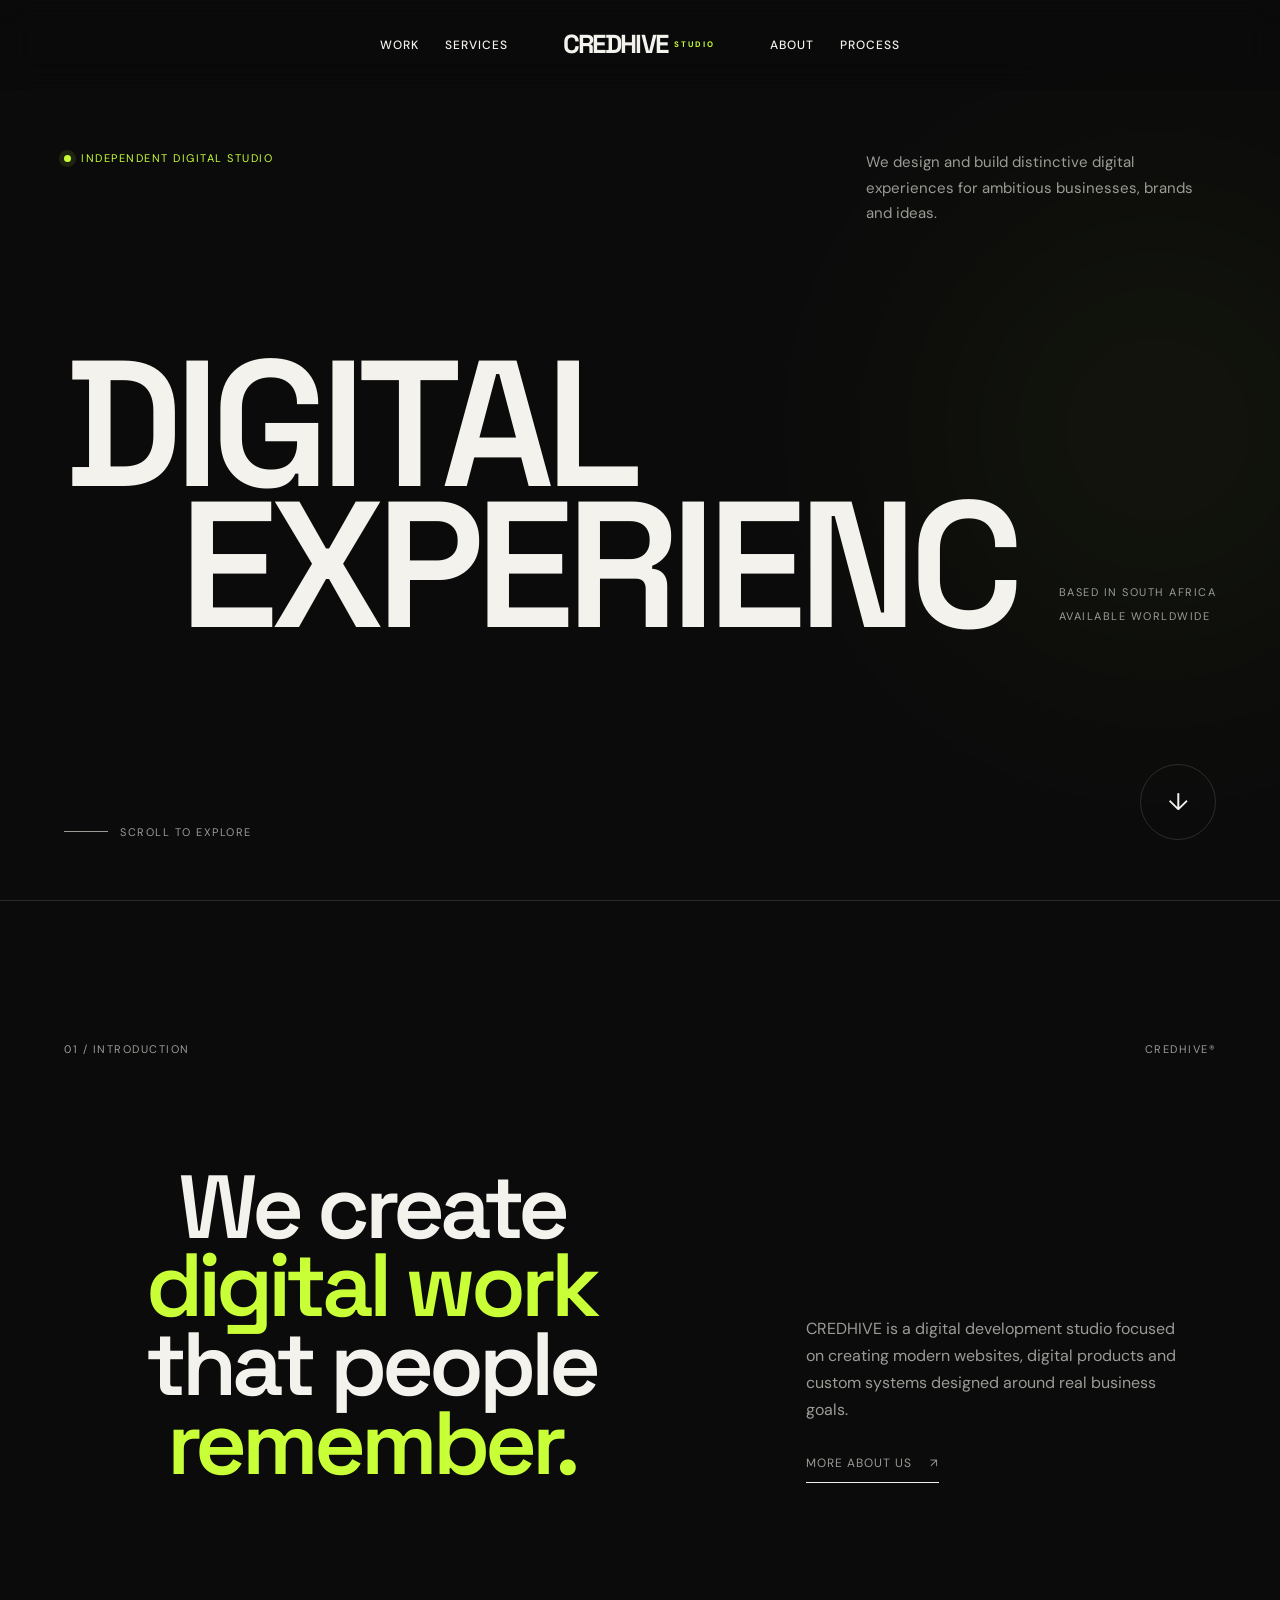
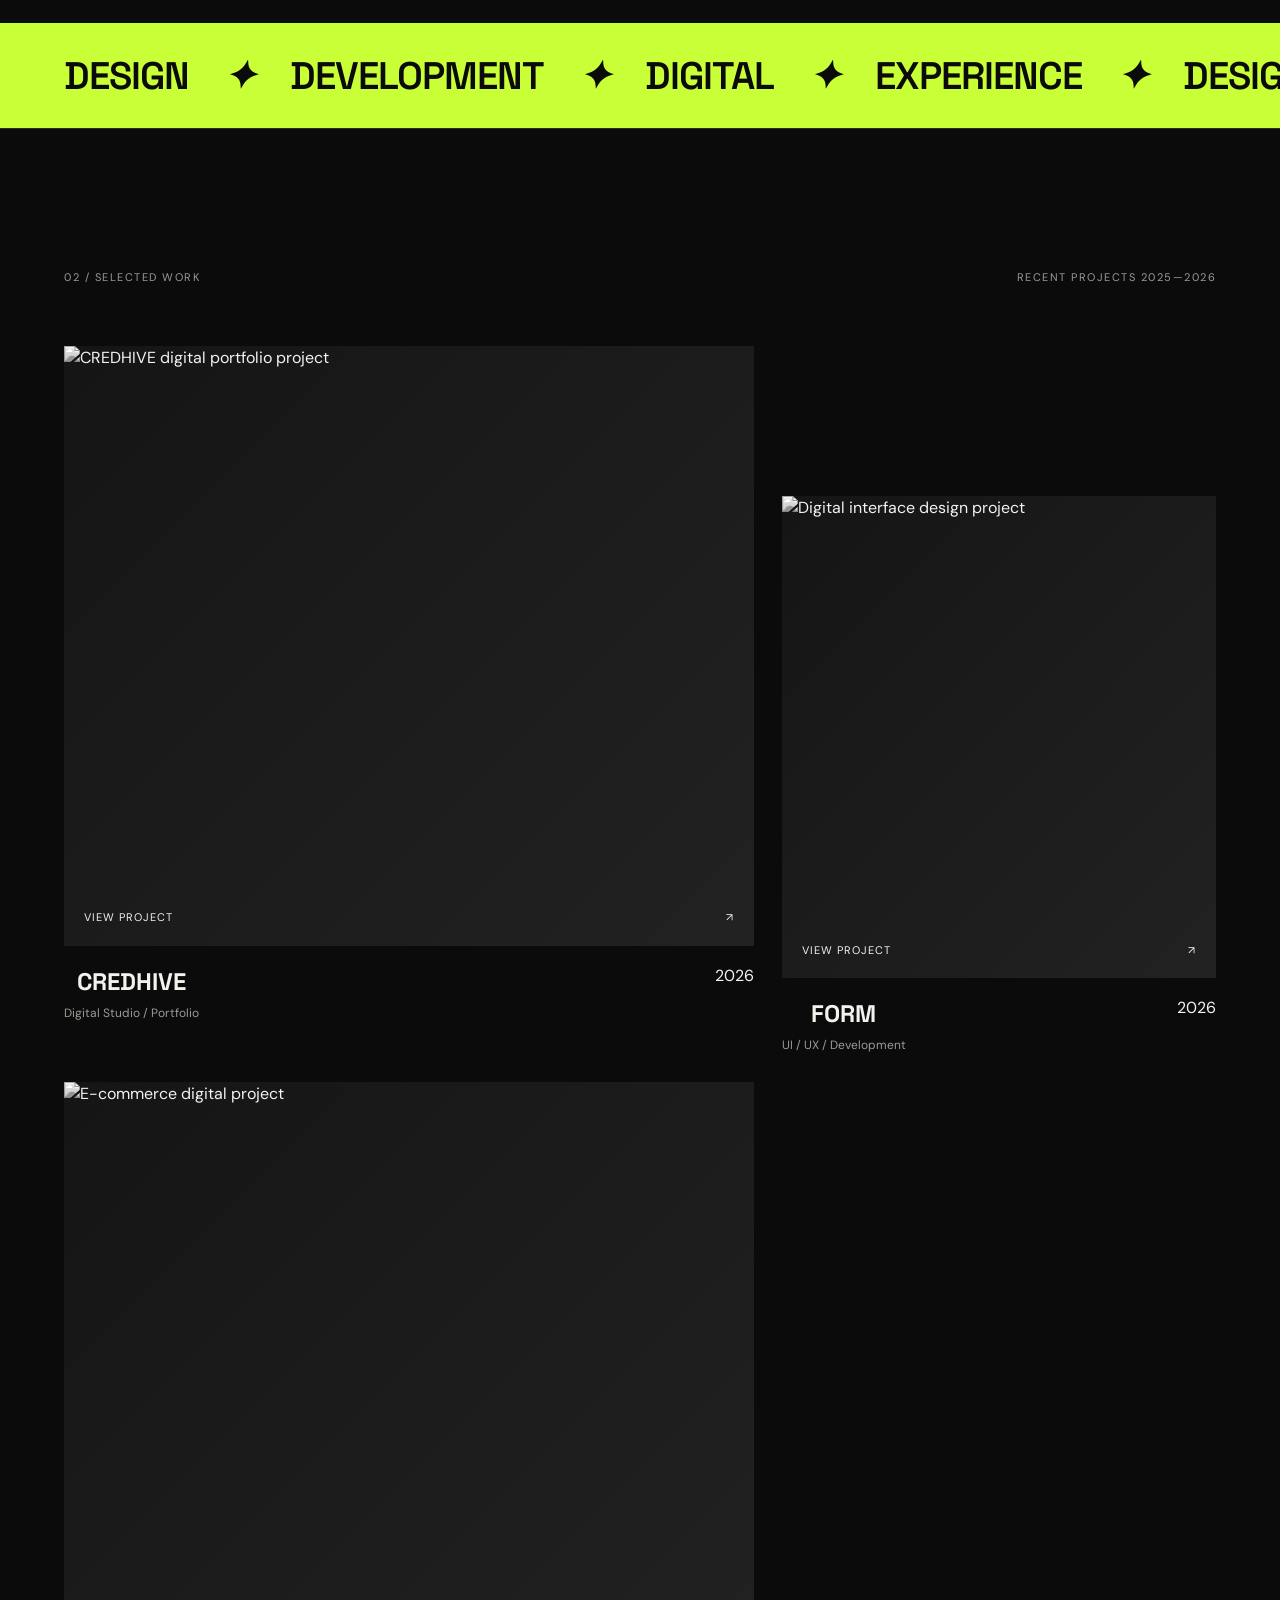
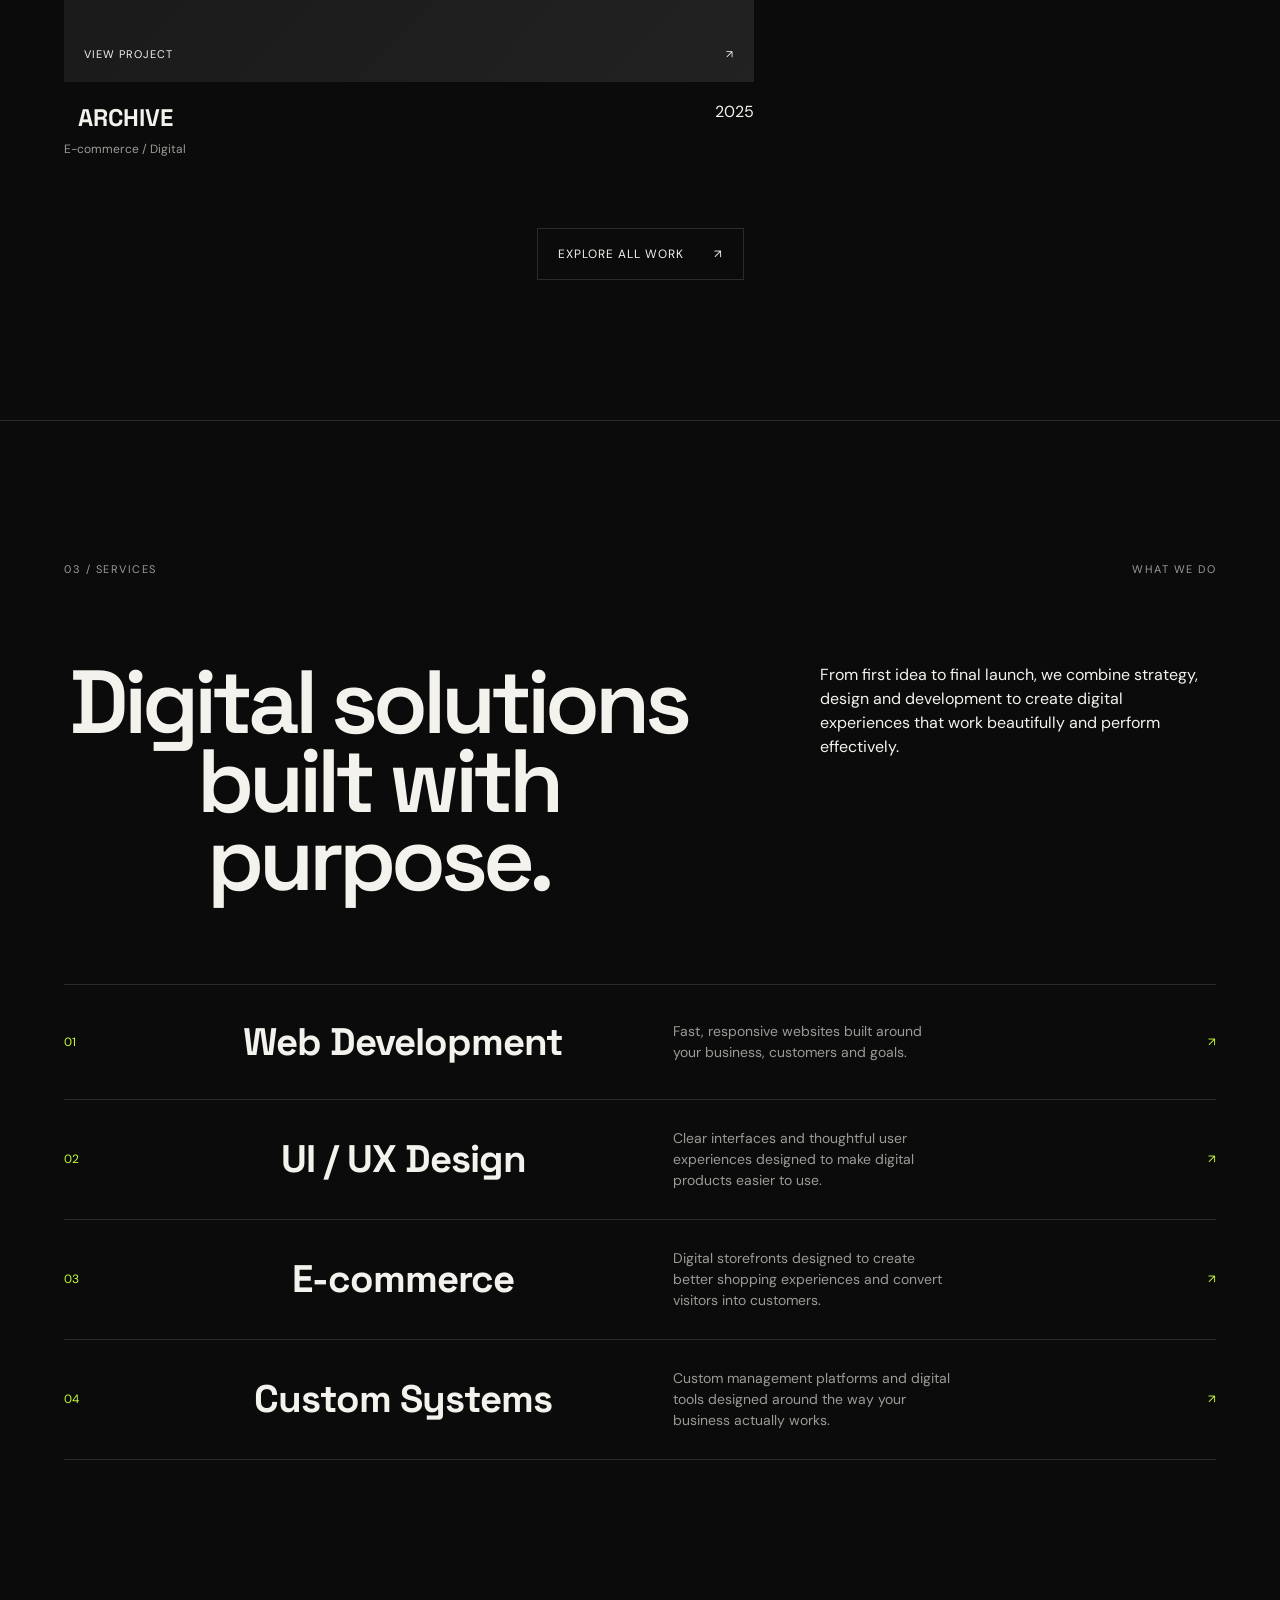
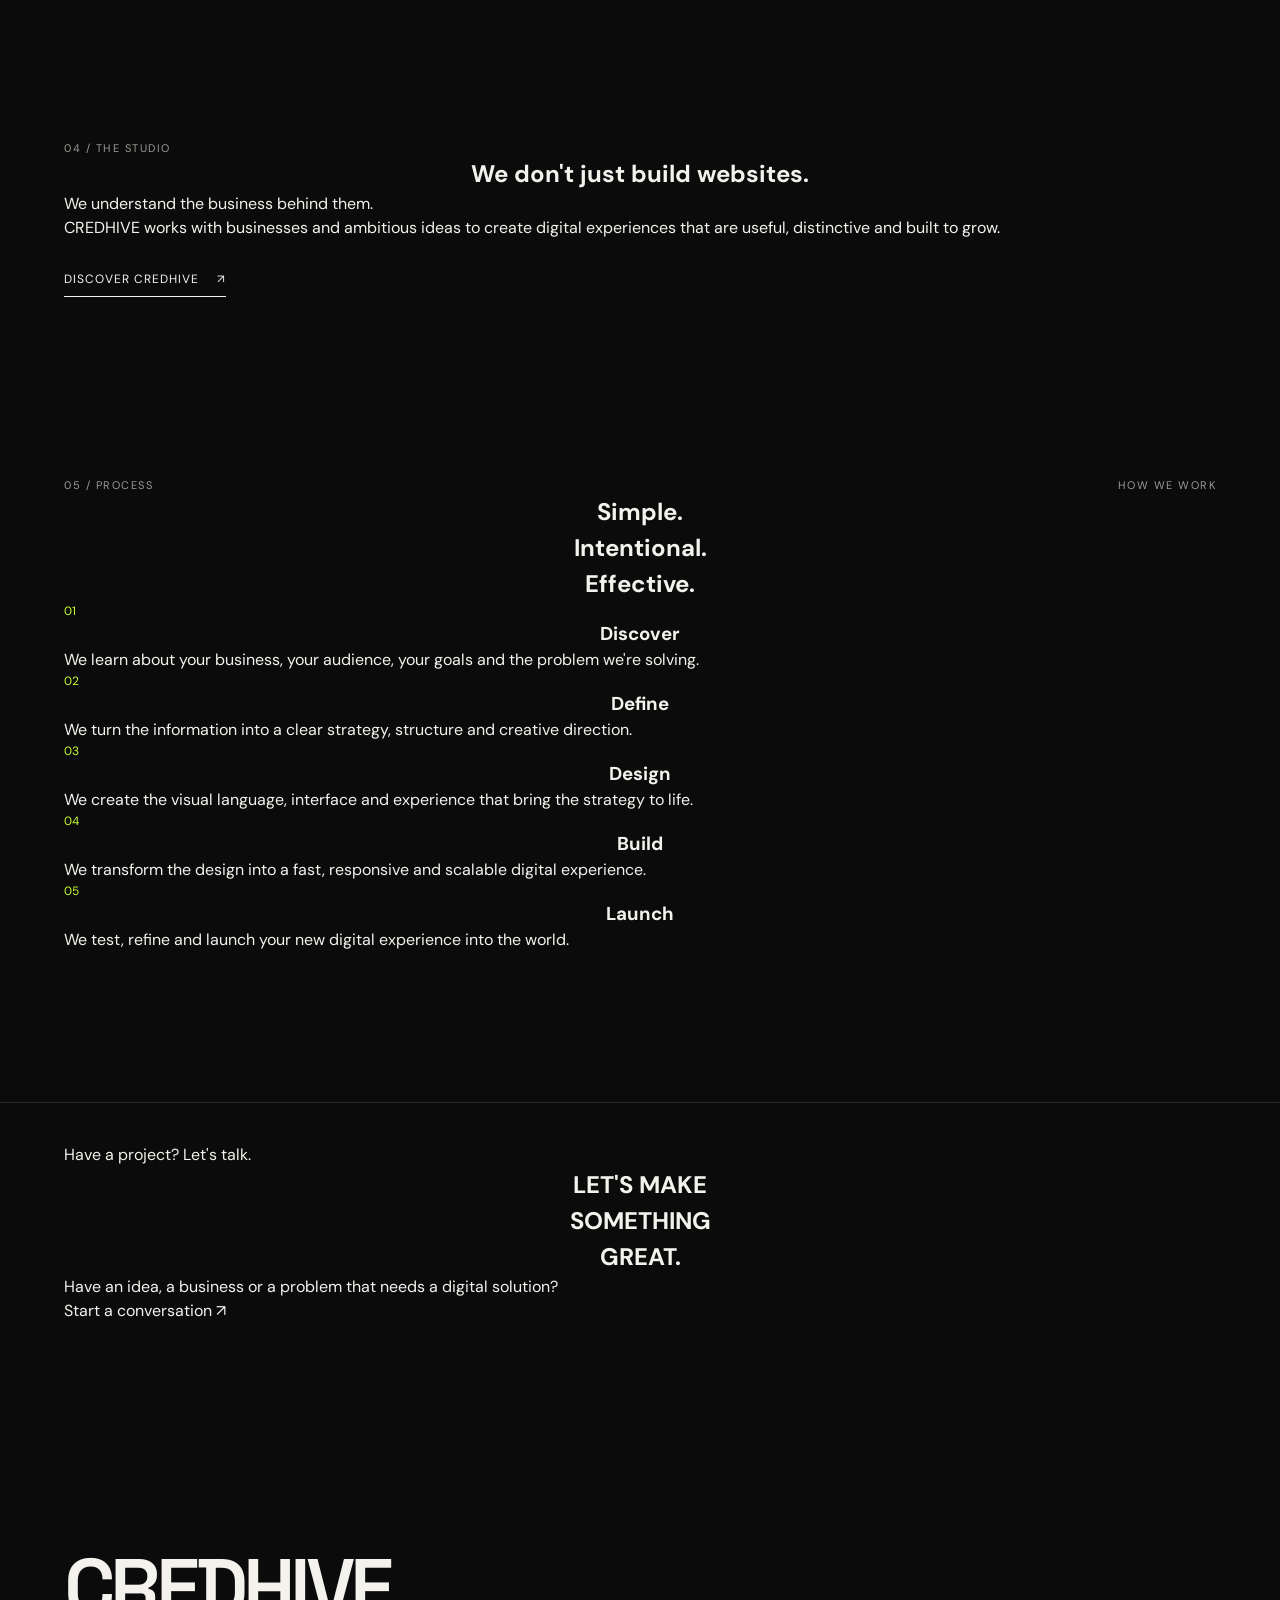
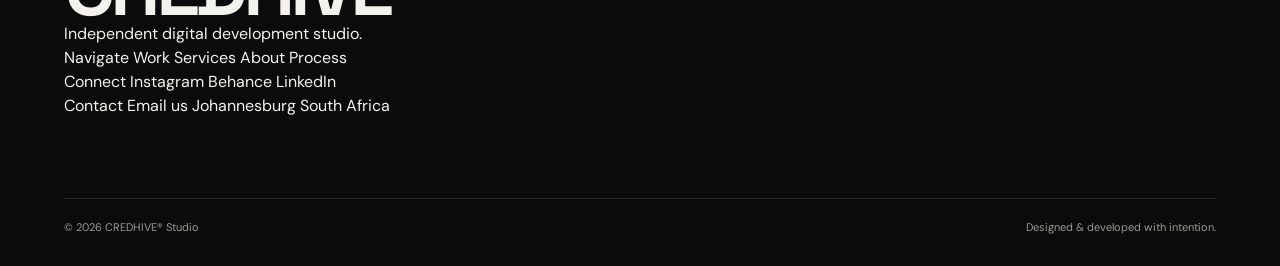
==== commit 43e5dff4: "Enhance work.html: Update meta tags, improve navigation structure, and refine project descriptions f" ====
--- a/index.html
+++ b/index.html
@@ -1,440 +1,1139 @@
-<!DOCTYPE html>
-<html lang="en">
-<head>
-  <meta charset="UTF-8" />
-  <meta name="viewport" content="width=device-width, initial-scale=1.0" />
-
-  <title>CRED_HIVE - Studio</title>
-
-  <link rel="preconnect" href="https://fonts.googleapis.com">
-  <link rel="preconnect" href="https://fonts.gstatic.com" crossorigin>
-  <link href="https://fonts.googleapis.com/css2?family=DM+Sans:wght@400;500;600;700&family=Space+Grotesk:wght@400;500;600;700&display=swap" rel="stylesheet">
-  <link rel="stylesheet" href="style.css">
-  
-
-</head>
-
-<body>
-
-  <!-- NAVIGATION -->
+<!DOCTYPE html> <html lang="en"> <head> <meta charset="UTF-8">
+<meta
+name="viewport"
+content="width=device-width, initial-scale=1.0">
+
+<meta
+name="description"
+content="CREDHIVE is an independent digital development studio creating distinctive websites, digital experiences and custom solutions.">
+
+<title>CREDHIVE® — Digital Studio</title> <!-- Google Fonts --> <link rel="preconnect" href="https://fonts.googleapis.com"> <link rel="preconnect" href="https://fonts.gstatic.com" crossorigin> <link href="https://fonts.googleapis.com/css2?family=DM+Sans:wght@400;500;600;700&family=Space+Grotesk:wght@400;500;600;700&display=swap" rel="stylesheet" > <!-- Main stylesheet --> <link rel="stylesheet" href="style.css"> </head> <body> <!-- ===================================================== PAGE LOADER ====================================================== --> <div class="page-loader" id="pageLoader">
+<div class="loader-inner">
+
+  <div class="loader-logo">
+    CREDHIVE<span>®</span>
+  </div>
+
+  <div class="loader-line">
+    <span></span>
+  </div>
+
+  <div class="loader-counter">
+    <span id="loaderCounter">0</span>%
+  </div>
+
+</div>
+
+</div> <!-- ===================================================== NAVIGATION ====================================================== --> <header class="site-header">
 <nav class="navbar">
 
-  <!-- LEFT DESKTOP LINKS -->
+  <!-- Left navigation -->
+
   <div class="nav-group nav-left">
-    <a href="work.html">Work</a>
-    <a href="index.html#services">Services</a>
-  </div>
-
-
-  <!-- LOGO -->
-  <a href="index.html" class="logo">
-    CREDHIVE<br>
+
+    <a href="#work">
+      Work
+    </a>
+
+    <a href="services.html">
+      Services
+    </a>
+
+  </div>
+
+
+  <!-- Logo -->
+
+  <a
+    href="index.html"
+    class="logo"
+    aria-label="CREDHIVE Home"
+  >
+    CREDHIVE
     <span>STUDIO</span>
   </a>
 
 
-  <!-- RIGHT DESKTOP LINKS -->
+  <!-- Right navigation -->
+
   <div class="nav-group nav-right">
-    <a href="about.html">About</a>
-    <a href="#process">Process</a>
-  </div>
-
-
-  <!-- MOBILE BUTTON -->
+
+    <a href="about.html">
+      About
+    </a>
+
+    <a href="process.html">
+      Process
+    </a>
+
+  </div>
+
+
+  <!-- Mobile menu button -->
+
   <button
     class="menu"
     id="menu"
+    type="button"
     aria-label="Open menu"
-    type="button"
+    aria-expanded="false"
   >
-    ☰
+
+    <span></span>
+    <span></span>
+
   </button>
 
-
-  <!-- MOBILE MENU -->
-  <div class="mobile-menu" id="navLinks">
-
-    <div class="mobile-menu-inner">
-
-      <div class="mobile-label">
-        MENU
-      </div>
-
-      <a href="work">
+</nav>
+
+
+<!-- =================================================
+     MOBILE NAVIGATION
+================================================== -->
+
+<div
+  class="mobile-menu"
+  id="navLinks"
+  aria-hidden="true"
+>
+
+  <div class="mobile-menu-inner">
+
+    <div class="mobile-label">
+      Navigation
+    </div>
+
+
+    <div class="mobile-links">
+
+      <a href="index.html">
+        <span>Home</span>
+      </a>
+
+      <a href="#work">
+        <span>Work</span>
+      </a>
+
+      <a href="services.html">
+        <span>Services</span>
+      </a>
+
+      <a href="about.html">
+        <span>About</span>
+      </a>
+
+      <a href="process.html">
+        <span>Process</span>
+      </a>
+
+      <a href="#contact">
+        <span>Contact</span>
+      </a>
+
+    </div>
+
+
+    <div class="mobile-footer">
+
+      <span>
+        CREDHIVE® STUDIO
+      </span>
+
+      <span>
+        Digital Development
+      </span>
+
+    </div>
+
+  </div>
+
+</div>
+
+</header> <!-- ===================================================== MAIN ====================================================== --> <main>
+<!-- =================================================
+     HERO
+================================================== -->
+
+<section class="hero" id="home">
+
+  <div class="hero-top">
+
+    <div class="hero-eyebrow">
+
+      <span class="eyebrow-dot"></span>
+
+      Independent Digital Studio
+
+    </div>
+
+
+    <div class="hero-intro">
+
+      <p>
+        We design and build distinctive digital
+        experiences for ambitious businesses,
+        brands and ideas.
+      </p>
+
+    </div>
+
+  </div>
+
+
+  <div class="hero-main">
+
+    <div class="hero-title-wrap">
+
+      <h1 class="hero-title">
+
+        <span class="hero-line">
+          Digital
+        </span>
+
+        <span class="hero-line hero-line-offset">
+          Experiences
+        </span>
+
+      </h1>
+
+    </div>
+
+
+    <div class="hero-side">
+
+      <span>
+        Based in South Africa
+      </span>
+
+      <span>
+        Available Worldwide
+      </span>
+
+    </div>
+
+  </div>
+
+
+  <div class="hero-bottom">
+
+    <div class="hero-scroll">
+
+      <span class="scroll-line"></span>
+
+      <span>
+        Scroll to explore
+      </span>
+
+    </div>
+
+
+    <a
+      href="#work"
+      class="hero-circle"
+      aria-label="Scroll to selected work"
+    >
+
+      <span>
+        ↓
+      </span>
+
+    </a>
+
+  </div>
+
+</section>
+
+
+
+<!-- =================================================
+     INTRO STATEMENT
+================================================== -->
+
+<section class="statement">
+
+  <div class="statement-top">
+
+    <span>
+      01 / Introduction
+    </span>
+
+    <span>
+      CREDHIVE®
+    </span>
+
+  </div>
+
+
+  <div class="statement-content">
+
+    <h2>
+
+      We create
+      <span>digital work</span>
+      that people
+      <span>remember.</span>
+
+    </h2>
+
+
+    <div class="statement-description">
+
+      <p>
+        CREDHIVE is a digital development studio
+        focused on creating modern websites,
+        digital products and custom systems
+        designed around real business goals.
+      </p>
+
+      <a
+        href="about.html"
+        class="text-link"
+      >
+
+        More about us
+
+        <span>↗</span>
+
+      </a>
+
+    </div>
+
+  </div>
+
+</section>
+
+
+
+<!-- =================================================
+     MARQUEE
+================================================== -->
+
+<section class="marquee-section">
+
+  <div class="marquee">
+
+    <div class="marquee-track">
+
+      <span>
+        DESIGN
+      </span>
+
+      <i>✦</i>
+
+      <span>
+        DEVELOPMENT
+      </span>
+
+      <i>✦</i>
+
+      <span>
+        DIGITAL
+      </span>
+
+      <i>✦</i>
+
+      <span>
+        EXPERIENCE
+      </span>
+
+      <i>✦</i>
+
+      <span>
+        DESIGN
+      </span>
+
+      <i>✦</i>
+
+      <span>
+        DEVELOPMENT
+      </span>
+
+      <i>✦</i>
+
+      <span>
+        DIGITAL
+      </span>
+
+      <i>✦</i>
+
+    </div>
+
+  </div>
+
+</section>
+
+
+
+<!-- =================================================
+     SELECTED WORK
+================================================== -->
+
+<section
+  class="work-section"
+  id="work"
+>
+
+  <div class="section-heading">
+
+    <div class="section-label">
+      02 / Selected Work
+    </div>
+
+    <div class="section-heading-right">
+
+      <span>
+        Recent projects
+      </span>
+
+      <span>
+        2025—2026
+      </span>
+
+    </div>
+
+  </div>
+
+
+  <div class="work-list">
+
+
+    <!-- PROJECT 01 -->
+
+    <article class="project-card project-large">
+
+      <a href="work.html">
+
+        <div class="project-image">
+
+          <img
+            src="https://images.unsplash.com/photo-1558655146-d09347e92766?auto=format&fit=crop&w=1800&q=90"
+            alt="CREDHIVE digital portfolio project"
+            loading="lazy"
+          >
+
+          <div class="project-overlay">
+
+            <span>
+              View project
+            </span>
+
+            <span>
+              ↗
+            </span>
+
+          </div>
+
+        </div>
+
+
+        <div class="project-meta">
+
+          <div>
+
+            <h3>
+              CREDHIVE
+            </h3>
+
+            <p>
+              Digital Studio / Portfolio
+            </p>
+
+          </div>
+
+          <span>
+            2026
+          </span>
+
+        </div>
+
+      </a>
+
+    </article>
+
+
+
+    <!-- PROJECT 02 -->
+
+    <article class="project-card project-small">
+
+      <a href="work.html">
+
+        <div class="project-image">
+
+          <img
+            src="https://images.unsplash.com/photo-1559028012-481c04fa702d?auto=format&fit=crop&w=1600&q=90"
+            alt="Digital interface design project"
+            loading="lazy"
+          >
+
+          <div class="project-overlay">
+
+            <span>
+              View project
+            </span>
+
+            <span>
+              ↗
+            </span>
+
+          </div>
+
+        </div>
+
+
+        <div class="project-meta">
+
+          <div>
+
+            <h3>
+              FORM
+            </h3>
+
+            <p>
+              UI / UX / Development
+            </p>
+
+          </div>
+
+          <span>
+            2026
+          </span>
+
+        </div>
+
+      </a>
+
+    </article>
+
+
+
+    <!-- PROJECT 03 -->
+
+    <article class="project-card project-medium">
+
+      <a href="work.html">
+
+        <div class="project-image">
+
+          <img
+            src="https://images.unsplash.com/photo-1558655146-9f40138edfeb?auto=format&fit=crop&w=1600&q=90"
+            alt="E-commerce digital project"
+            loading="lazy"
+          >
+
+          <div class="project-overlay">
+
+            <span>
+              View project
+            </span>
+
+            <span>
+              ↗
+            </span>
+
+          </div>
+
+        </div>
+
+
+        <div class="project-meta">
+
+          <div>
+
+            <h3>
+              ARCHIVE
+            </h3>
+
+            <p>
+              E-commerce / Digital
+            </p>
+
+          </div>
+
+          <span>
+            2025
+          </span>
+
+        </div>
+
+      </a>
+
+    </article>
+
+  </div>
+
+
+  <div class="work-more">
+
+    <a
+      href="work.html"
+      class="outline-button"
+    >
+
+      <span>
+        Explore all work
+      </span>
+
+      <span>
+        ↗
+      </span>
+
+    </a>
+
+  </div>
+
+</section>
+
+
+
+<!-- =================================================
+     SERVICES
+================================================== -->
+
+<section
+  class="services-section"
+  id="services"
+>
+
+  <div class="section-heading">
+
+    <div class="section-label">
+      03 / Services
+    </div>
+
+    <div class="section-heading-right">
+
+      <span>
+        What we do
+      </span>
+
+    </div>
+
+  </div>
+
+
+  <div class="services-intro">
+
+    <h2>
+      Digital solutions
+      <br>
+      built with purpose.
+    </h2>
+
+    <p>
+      From first idea to final launch, we combine
+      strategy, design and development to create
+      digital experiences that work beautifully
+      and perform effectively.
+    </p>
+
+  </div>
+
+
+  <div class="services-list">
+
+
+    <div class="service-row">
+
+      <div class="service-number">
+        01
+      </div>
+
+      <h3>
+        Web Development
+      </h3>
+
+      <div class="service-description">
+
+        <p>
+          Fast, responsive websites built around
+          your business, customers and goals.
+        </p>
+
+      </div>
+
+      <div class="service-arrow">
+        ↗
+      </div>
+
+    </div>
+
+
+    <div class="service-row">
+
+      <div class="service-number">
+        02
+      </div>
+
+      <h3>
+        UI / UX Design
+      </h3>
+
+      <div class="service-description">
+
+        <p>
+          Clear interfaces and thoughtful user
+          experiences designed to make digital
+          products easier to use.
+        </p>
+
+      </div>
+
+      <div class="service-arrow">
+        ↗
+      </div>
+
+    </div>
+
+
+    <div class="service-row">
+
+      <div class="service-number">
+        03
+      </div>
+
+      <h3>
+        E-commerce
+      </h3>
+
+      <div class="service-description">
+
+        <p>
+          Digital storefronts designed to create
+          better shopping experiences and convert
+          visitors into customers.
+        </p>
+
+      </div>
+
+      <div class="service-arrow">
+        ↗
+      </div>
+
+    </div>
+
+
+    <div class="service-row">
+
+      <div class="service-number">
+        04
+      </div>
+
+      <h3>
+        Custom Systems
+      </h3>
+
+      <div class="service-description">
+
+        <p>
+          Custom management platforms and digital
+          tools designed around the way your
+          business actually works.
+        </p>
+
+      </div>
+
+      <div class="service-arrow">
+        ↗
+      </div>
+
+    </div>
+
+  </div>
+
+</section>
+
+
+
+<!-- =================================================
+     ABOUT / STUDIO
+================================================== -->
+
+<section class="studio-section">
+
+  <div class="section-heading">
+
+    <div class="section-label">
+      04 / The Studio
+    </div>
+
+  </div>
+
+
+  <div class="studio-content">
+
+    <h2>
+      We don't just
+      <span>build websites.</span>
+    </h2>
+
+
+    <div class="studio-copy">
+
+      <p>
+        We understand the business behind them.
+      </p>
+
+      <p>
+        CREDHIVE works with businesses and
+        ambitious ideas to create digital
+        experiences that are useful, distinctive
+        and built to grow.
+      </p>
+
+
+      <a
+        href="about.html"
+        class="text-link dark-link"
+      >
+
+        Discover CREDHIVE
+
+        <span>
+          ↗
+        </span>
+
+      </a>
+
+    </div>
+
+  </div>
+
+</section>
+
+
+
+<!-- =================================================
+     PROCESS
+================================================== -->
+
+<section
+  class="process-section"
+  id="process"
+>
+
+  <div class="section-heading">
+
+    <div class="section-label">
+      05 / Process
+    </div>
+
+    <div class="section-heading-right">
+
+      <span>
+        How we work
+      </span>
+
+    </div>
+
+  </div>
+
+
+  <div class="process-heading">
+
+    <h2>
+      Simple.
+      <br>
+      Intentional.
+      <br>
+      Effective.
+    </h2>
+
+  </div>
+
+
+  <div class="process-list">
+
+
+    <div class="process-item">
+
+      <div class="process-number">
+        01
+      </div>
+
+      <div class="process-content">
+
+        <h3>
+          Discover
+        </h3>
+
+        <p>
+          We learn about your business, your
+          audience, your goals and the problem
+          we're solving.
+        </p>
+
+      </div>
+
+    </div>
+
+
+    <div class="process-item">
+
+      <div class="process-number">
+        02
+      </div>
+
+      <div class="process-content">
+
+        <h3>
+          Define
+        </h3>
+
+        <p>
+          We turn the information into a clear
+          strategy, structure and creative
+          direction.
+        </p>
+
+      </div>
+
+    </div>
+
+
+    <div class="process-item">
+
+      <div class="process-number">
+        03
+      </div>
+
+      <div class="process-content">
+
+        <h3>
+          Design
+        </h3>
+
+        <p>
+          We create the visual language,
+          interface and experience that bring
+          the strategy to life.
+        </p>
+
+      </div>
+
+    </div>
+
+
+    <div class="process-item">
+
+      <div class="process-number">
+        04
+      </div>
+
+      <div class="process-content">
+
+        <h3>
+          Build
+        </h3>
+
+        <p>
+          We transform the design into a fast,
+          responsive and scalable digital
+          experience.
+        </p>
+
+      </div>
+
+    </div>
+
+
+    <div class="process-item">
+
+      <div class="process-number">
+        05
+      </div>
+
+      <div class="process-content">
+
+        <h3>
+          Launch
+        </h3>
+
+        <p>
+          We test, refine and launch your new
+          digital experience into the world.
+        </p>
+
+      </div>
+
+    </div>
+
+  </div>
+
+</section>
+
+
+
+<!-- =================================================
+     CONTACT CTA
+================================================== -->
+
+<section
+  class="contact-section"
+  id="contact"
+>
+
+  <div class="contact-top">
+
+    <span>
+      Have a project?
+    </span>
+
+    <span>
+      Let's talk.
+    </span>
+
+  </div>
+
+
+  <div class="contact-main">
+
+    <h2>
+      LET'S MAKE
+      <br>
+      SOMETHING
+      <br>
+      <span>GREAT.</span>
+    </h2>
+
+
+    <div class="contact-action">
+
+      <p>
+        Have an idea, a business or a problem
+        that needs a digital solution?
+      </p>
+
+      <a
+        href="mailto:ntuthukodaliwonga@gmail.com"
+        class="contact-button"
+      >
+
+        <span>
+          Start a conversation
+        </span>
+
+        <span>
+          ↗
+        </span>
+
+      </a>
+
+    </div>
+
+  </div>
+
+</section>
+
+</main> <!-- ===================================================== FOOTER ====================================================== --> <footer class="site-footer">
+<div class="footer-main">
+
+
+  <div class="footer-brand">
+
+    <a
+      href="index.html"
+      class="footer-logo"
+    >
+      CREDHIVE
+    </a>
+
+    <p>
+      Independent digital
+      development studio.
+    </p>
+
+  </div>
+
+
+  <div class="footer-columns">
+
+
+    <div class="footer-column">
+
+      <span class="footer-label">
+        Navigate
+      </span>
+
+      <a href="#work">
         Work
-        <span></span>
-      </a>
-
-      <a href="index.html#services">
+      </a>
+
+      <a href="services.html">
         Services
-        <span></span>
-      </a>
-
-      <a href="index.html#about">
+      </a>
+
+      <a href="about.html">
         About
-        <span></span>
-      </a>
-
-      <a href="index.html#process">
+      </a>
+
+      <a href="process.html">
         Process
-        <span></span>
-      </a>
-
-      <a href="index.html#contact">
+      </a>
+
+    </div>
+
+
+    <div class="footer-column">
+
+      <span class="footer-label">
+        Connect
+      </span>
+
+      <a href="#">
+        Instagram
+      </a>
+
+      <a href="#">
+        Behance
+      </a>
+
+      <a href="#">
+        LinkedIn
+      </a>
+
+    </div>
+
+
+    <div class="footer-column">
+
+      <span class="footer-label">
         Contact
-        <span></span>
-      </a>
-
-    </div>
-
-  </div>
-
-</nav>
-
-
-
-
-
-  <!-- HERO -->
-
-  <header class="hero">
-
-    <div class="hero-top">
-      <div class="eyebrow">Independent Web Design Studio</div>
-
-      <p class="hero-description">
-        We create distinctive digital experiences for ambitious
-        brands, startups and people who refuse to look ordinary.
-      </p>
-    </div>
-
-    <h1 class="hero-title">
-      <span>Digital</span>
-      <span>Culture.</span>
-    </h1>
-
-    <div class="hero-bottom">
-      <span class="scroll">SCROLL TO EXPLORE ↓</span>
-
-      <a href="#work" class="circle-arrow">↓</a>
-    </div>
-
-  </header>
-
-
-  <!-- WORK -->
-
-  <section id="work">
-
-    <div class="section-header">
-      <div class="section-number">SELECTED WORK</div>
-
-      <h2 class="section-title">
-        Things we've<br>
-        made.
-      </h2>
-    </div>
-
-
-    <div class="work-grid">
-
-      <article class="project">
-        <img
-          class="project-image"
-          src="https://images.unsplash.com/photo-1558655146-d09347e92766?auto=format&fit=crop&w=1400&q=85"
-          alt="Creative website project"
-        >
-
-        <div class="project-info">
-          <div>
-            <div class="project-name">MONO</div>
-            <div class="project-category">Branding / Web Design</div>
-          </div>
-
-          <div>2026 </div>
-        </div>
-      </article>
-
-
-      <article class="project">
-        <img
-          class="project-image"
-          src="https://images.unsplash.com/photo-1559028012-481c04fa702d?auto=format&fit=crop&w=1200&q=85"
-          alt="Digital design project"
-        >
-
-        <div class="project-info">
-          <div>
-            <div class="project-name">FORM</div>
-            <div class="project-category">UI/UX / Development</div>
-          </div>
-
-          <div>2026 </div>
-        </div>
-      </article>
-
-
-      <article class="project">
-        <img
-          class="project-image"
-          src="https://images.unsplash.com/photo-1558655146-9f40138edfeb?auto=format&fit=crop&w=1200&q=85"
-          alt="Website design"
-        >
-
-        <div class="project-info">
-          <div>
-            <div class="project-name">ARCHIVE</div>
-            <div class="project-category">E-commerce / Digital</div>
-          </div>
-
-          <div>2025 </div>
-        </div>
-      </article>
-
-
-      <!--<article class="project">
-        <img
-          class="project-image"
-          src="https://images.unsplash.com/photo-1545235617-9465d2a55698?auto=format&fit=crop&w=1400&q=85"
-          alt="Modern website project"
-        >
-
-        <div class="project-info">
-          <div>
-            <div class="project-name">NORTH</div>
-            <div class="project-category">Strategy / Web Design</div>
-          </div>
-
-          <div>2025 </div>
-        </div>
-      </article> -->
-
-    </div>
-
-  </section>
-
-
-  <!-- SERVICES -->
-
-  <section id="services" class="services">
-
-    <div class="section-header">
-      <div class="section-number">SERVICES</div>
-
-      <h2 class="section-title">
-        What we<br>
-        do.
-      </h2>
-    </div>
-
-
-    <div class="service">
-      <span class="service-number"></span>
-      <h3 class="service-name">Web Design</h3>
-      <span class="service-arrow"></span>
-    </div>
-
-    <div class="service">
-      <span class="service-number"></span>
-      <h3 class="service-name">UI / UX</h3>
-      <span class="service-arrow"></span>
-    </div>
-
-    <div class="service">
-      <span class="service-number"></span>
-      <h3 class="service-name">Development</h3>
-      <span class="service-arrow"></span>
-    </div>
-
-    <div class="service">
-      <span class="service-number"></span>
-      <h3 class="service-name">E-commerce</h3>
-      <span class="service-arrow"></span>
-    </div>
-
-    <!-- <div class="service">
-      <span class="service-number"></span>
-      <h3 class="service-name">Brand Strategy</h3>
-      <span class="service-arrow"></span>
-    </div> -->
-
-  </section>
-
-
-  <!-- ABOUT -->
-
-  <section id="about" class="about">
-
-    <div class="section-header">
-      <div class="section-number">ABOUT CREDHIVE</div>
-    </div>
-
-    <div class="about-content">
-
-      <h2 class="about-big">
-        We build websites
-        people remember.
-      </h2>
-
-      <p class="about-text">
-        CREDHIVE is an independent digital studio focused on creating
-        bold websites and digital identities for companies that
-        want to move differently.
-        <br><br>
-        We combine strategy, design and technology to turn ideas
-        into experiences that connect with people.
-      </p>
-
-    </div>
-
-
-    <!--<div class="stats">
-
-      <div>
-        <div class="stat-number">48+</div>
-        <div class="stat-label">Projects launched</div>
-      </div>
-
-      <div>
-        <div class="stat-number">12</div>
-        <div class="stat-label">Countries reached</div>
-      </div>
-
-      <div>
-        <div class="stat-number">7</div>
-        <div class="stat-label">Years creating</div>
-      </div>
-
-    </div> -->
-
-  </section>
-
-
-  <!-- PROCESS -->
-
-  <section id="process">
-
-    <div class="section-header">
-      <div class="section-number">PROCESS</div>
-
-      <h2 class="section-title">
-        Simple.<br>
-        Effective.
-      </h2>
-    </div>
-
-
-    <div class="process-grid">
-
-      <div class="process">
-        <div class="process-number">01</div>
-
-        <h3>Discover</h3>
-
-        <p>
-          We understand your business, audience,
-          goals and what makes your brand different.
-        </p>
-      </div>
-
-
-      <div class="process">
-        <div class="process-number">02</div>
-
-        <h3>Design</h3>
-
-        <p>
-          We turn strategy into a visual direction
-          designed to make your brand impossible to ignore.
-        </p>
-      </div>
-
-
-      <div class="process">
-        <div class="process-number">03</div>
-
-        <h3>Build</h3>
-
-        <p>
-          Our developers transform the design into
-          a fast, responsive and scalable website.
-        </p>
-      </div>
-
-
-      <div class="process">
-        <div class="process-number">04</div>
-
-        <h3>Launch</h3>
-
-        <p>
-          We test, polish and launch your new digital
-          experience into the world.
-        </p>
-      </div>
-
-    </div>
-
-  </section>
-
-
-  <!-- CTA -->
-
-  <section id="contact" class="cta">
-
-    <div class="cta-small">Have a project?</div>
-
-    <h2 class="cta-title">
-      LET'S MAKE<br>
-      SOMETHING<br>
-      GREAT.
-    </h2>
-
-    <a href="mailto:hello@nova.studio" class="cta-button">
-      Start a conversation 
-    </a>
-
-  </section>
-
-
-  <!-- FOOTER -->
-
-  <footer>
-
-    <div class="footer-top">
-
-      <div class="footer-logo">CREDHIVE®</div>
-
-      <div class="footer-links">
-
-        <div>
-          <span>Social</span>
-          <a href="#">Instagram</a>
-          <a href="#">Behance</a>
-          <a href="#">LinkedIn</a>
-        </div>
-
-        <div>
-          <span>Contact</span>
-          <a href="mailto:ntuthukodaliwonga@gmail.com">
-            ntuthukodaliwonga@gmail.com
-          </a>
-          <a href="#">Johannesburg</a>
-        </div>
-
-      </div>
-
-    </div>
-
-
-    <div class="footer-bottom">
-      <span>© 2026 CredHive Studio</span>
-      <span>Designed with intention.</span>
-    </div>
-
-  </footer>
-
-
-  <script src="script.js"></script>
-</body>
-</html>
+      </span>
+
+      <a href="mailto:ntuthukodaliwonga@gmail.com">
+        Email us
+      </a>
+
+      <span>
+        Johannesburg
+      </span>
+
+      <span>
+        South Africa
+      </span>
+
+    </div>
+
+  </div>
+
+</div>
+
+
+<div class="footer-bottom">
+
+  <span>
+    © 2026 CREDHIVE® Studio
+  </span>
+
+  <span>
+    Designed & developed with intention.
+  </span>
+
+</div>
+
+</footer>
+<!-- Main JavaScript --> 
+ <script src="script.js"></script> 
+</body> 
+</html>
--- a/style.css
+++ b/style.css
@@ -1,650 +1,430 @@
-
-    :root {
-      --black: #0b0b0b;
-      --white: #f4f2ed;
-      --muted: #9b9b96;
-      --line: rgba(244,242,237,.15);
-      --accent: #c8ff36;
-    }
-
-    * {
-      margin: 0;
-      padding: 0;
-      box-sizing: border-box;
-    }
-
-    html {
-      scroll-behavior: smooth;
-    }
-
-    body {
-      background: var(--black);
-      color: var(--white);
-      font-family: "DM Sans", sans-serif;
-      overflow-x: hidden;
-    }
-
-    a {
-      color: inherit;
-      text-decoration: none;
-    }
-
-    img {
-      width: 100%;
-      display: block;
-    }
-
-    /* ---------------- NAV ---------------- */
-
-   /* ---------------- NAV ---------------- */
+/* =========================================================
+   CREDHIVE — COMPLETE GLOBAL STYLESHEET
+   Pages:
+   - index.html
+   - about.html
+   - work.html
+   - services.html
+   - process.html
+   - contact.html
+
+   Design:
+   Dark / Minimal / Editorial / Premium
+   Accent: Lime
+========================================================= */
+
+
+/* =========================================================
+   01. ROOT / RESET
+========================================================= */
+
+:root {
+  --black: #0b0b0b;
+  --black-soft: #111111;
+  --black-card: #161616;
+  --black-light: #1c1c1c;
+
+  --white: #f4f2ed;
+  --white-pure: #ffffff;
+
+  --muted: #9b9b96;
+  --muted-dark: #666660;
+
+  --line: rgba(244, 242, 237, 0.14);
+  --line-light: rgba(244, 242, 237, 0.08);
+
+  --accent: #c8ff36;
+  --accent-dark: #9fcf18;
+
+  --danger: #ff5b5b;
+  --success: #c8ff36;
+
+  --max-width: 1800px;
+
+  --nav-height: 90px;
+
+  --ease: cubic-bezier(.2, .8, .2, 1);
+  --ease-expo: cubic-bezier(.77, 0, .18, 1);
+}
+
+
+*,
+*::before,
+*::after {
+  margin: 0;
+  padding: 0;
+  box-sizing: border-box;
+}
+
+
+html {
+  scroll-behavior: smooth;
+  background: var(--black);
+}
+
+
+body {
+  min-height: 100vh;
+
+  background: var(--black);
+  color: var(--white);
+
+  font-family: "DM Sans", sans-serif;
+
+  font-size: 16px;
+  line-height: 1.5;
+
+  overflow-x: hidden;
+
+  -webkit-font-smoothing: antialiased;
+  text-rendering: optimizeLegibility;
+}
+
+
+body.page-hidden {
+  pointer-events: none;
+}
+
+
+::selection {
+  background: var(--accent);
+  color: var(--black);
+}
+
+
+img {
+  width: 100%;
+  max-width: 100%;
+  display: block;
+}
+
+
+button,
+input,
+textarea,
+select {
+  font: inherit;
+}
+
+
+button {
+  cursor: pointer;
+}
+
+
+a {
+  color: inherit;
+  text-decoration: none;
+}
+
+
+ul,
+ol {
+  list-style: none;
+}
+
+
+h1,
+h2,
+h3,
+h4,
+h5,
+h6,
+p {
+  margin: 0;
+}
+
+
+h2,
+h3 {
+  text-align: center;
+}
+
+
+button:focus-visible,
+a:focus-visible,
+input:focus-visible,
+textarea:focus-visible,
+select:focus-visible {
+  outline: 2px solid var(--accent);
+  outline-offset: 4px;
+}
+
+
+/* =========================================================
+   02. GLOBAL UTILITIES
+========================================================= */
+
+.container {
+  width: min(
+    calc(100% - 10vw),
+    var(--max-width)
+  );
+
+  margin-inline: auto;
+}
+
+
+.muted {
+  color: var(--muted);
+}
+
+
+.accent {
+  color: var(--accent);
+}
+
+
+.uppercase {
+  text-transform: uppercase;
+}
+
+
+.no-scroll {
+  overflow: hidden;
+}
+
+
+/* =========================================================
+   03. NAVIGATION
+========================================================= */
 
 .navbar {
   position: fixed;
+
   top: 0;
   left: 0;
+
   width: 100%;
-  height: 90px;
+  height: var(--nav-height);
 
   display: flex;
+  align-items: center;
   justify-content: center;
-  align-items: center;
-
-  z-index: 100;
-
-  background: rgba(11, 11, 11, 0.75);
-  backdrop-filter: blur(12px);
-}
-
-/* Left + right groups */
+
+  z-index: 1000;
+
+  background: rgba(11, 11, 11, .72);
+
+  backdrop-filter: blur(16px);
+  -webkit-backdrop-filter: blur(16px);
+
+  border-bottom: 1px solid transparent;
+
+  transition:
+    height .4s ease,
+    background .4s ease,
+    border-color .4s ease,
+    transform .45s var(--ease-expo);
+}
+
+
+.navbar.scrolled {
+  height: 72px;
+
+  background: rgba(11, 11, 11, .94);
+
+  border-bottom-color: var(--line-light);
+}
+
+
+.navbar.nav-hidden {
+  transform: translateY(-100%);
+}
+
 
 .nav-group {
   display: flex;
   align-items: center;
-  gap: 24px;
-}
-
-/* Left navigation */
-
-.nav-group:first-child {
+  gap: 26px;
+}
+
+
+.nav-left {
   margin-right: 55px;
 }
 
-/* Right navigation */
-
-.nav-group:last-of-type {
+
+.nav-right {
   margin-left: 55px;
 }
 
-/* Navigation links */
-
-.navbar a {
+
+.navbar .nav-group a {
+  position: relative;
+
   color: var(--white);
-  text-decoration: none;
-
-  font-size: 13px;
+
+  font-size: 12px;
   font-weight: 500;
 
   text-transform: uppercase;
-  letter-spacing: .8px;
-
-  transition: color .3s ease;
-}
-
-.navbar a:hover {
+  letter-spacing: 1px;
+
+  transition:
+    color .3s ease;
+}
+
+
+.navbar .nav-group a::after {
+  content: "";
+
+  position: absolute;
+
+  left: 0;
+  bottom: -7px;
+
+  width: 0;
+  height: 1px;
+
+  background: var(--accent);
+
+  transition: width .3s ease;
+}
+
+
+.navbar .nav-group a:hover,
+.navbar .nav-group a.active {
   color: var(--accent);
 }
 
-/* NOVA */
+
+.navbar .nav-group a:hover::after,
+.navbar .nav-group a.active::after {
+  width: 100%;
+}
+
+
+/* =========================================================
+   LOGO
+========================================================= */
 
 .logo {
+  position: relative;
+
+  z-index: 1002;
+
+  display: inline-flex;
+  align-items: center;
+
+  color: var(--white) !important;
+
   font-family: "Space Grotesk", sans-serif;
 
-  font-size: 25px !important;
+  font-size: 26px !important;
+  line-height: .85;
+
   font-weight: 700 !important;
 
-  letter-spacing: -1px !important;
+  letter-spacing: -1.7px !important;
 
   text-transform: none !important;
 
-  color: white !important;
-
   white-space: nowrap;
 }
 
-/* Mobile menu */
+
+.logo span {
+  display: block;
+
+  margin-left: 7px;
+
+  color: var(--accent);
+
+  font-family: "DM Sans", sans-serif;
+
+  font-size: 8px;
+
+  letter-spacing: 2px;
+}
+
+
+/* =========================================================
+   HAMBURGER
+========================================================= */
 
 .menu {
   display: none;
+
+  position: absolute;
+
+  right: 5vw;
+
+  width: 44px;
+  height: 44px;
+
+  align-items: center;
+  justify-content: center;
+
   border: 0;
+
   background: transparent;
-  color: white;
-  font-size: 25px;
-  cursor: pointer;
-}
-
-
-    /* ---------------- HERO ---------------- */
-
-    .hero {
-      min-height: 100vh;
-      padding: 150px 5vw 60px;
-      display: flex;
-      flex-direction: column;
-      justify-content: space-between;
-      position: relative;
-    }
-
-    .hero-top {
-      display: flex;
-      justify-content: space-between;
-      align-items: flex-start;
-      gap: 30px;
-    }
-
-    .eyebrow {
-      color: var(--accent);
-      font-size: 13px;
-      text-transform: uppercase;
-      letter-spacing: 2px;
-    }
-
-    .hero-description {
-      max-width: 330px;
-      color: var(--muted);
-      line-height: 1.6;
-      font-size: 15px;
-    }
-
-    .hero-title {
-      margin-top: 80px;
-      font-family: "Space Grotesk", sans-serif;
-      font-size: clamp(70px, 14vw, 205px);
-      line-height: .82;
-      letter-spacing: -9px;
-      text-transform: uppercase;
-      font-weight: 600;
-      overflow: hidden;
-    }
-
-    .hero-title span {
-      display: block;
-      transform: translateY(110%);
-      animation: reveal 1.2s cubic-bezier(.77,0,.18,1) forwards;
-    }
-
-    .hero-title span:nth-child(2) {
-      animation-delay: .12s;
-    }
-
-    @keyframes reveal {
-      to {
-        transform: translateY(0);
-      }
-    }
-
-    .hero-bottom {
-      display: flex;
-      justify-content: space-between;
-      align-items: flex-end;
-      margin-top: 80px;
-    }
-
-    .scroll {
-      color: var(--muted);
-      font-size: 13px;
-    }
-
-    .circle-arrow {
-      width: 75px;
-      height: 75px;
-      border: 1px solid var(--line);
-      border-radius: 50%;
-      display: grid;
-      place-items: center;
-      font-size: 25px;
-      transition: .4s ease;
-    }
-
-    .circle-arrow:hover {
-      background: var(--accent);
-      color: black;
-      transform: rotate(45deg);
-    }
-
-    /* ---------------- GENERAL ---------------- */
-
-    section {
-      padding: 140px 5vw;
-    }
-
-    .section-header {
-      display: flex;
-      justify-content: space-between;
-      align-items: flex-end;
-      margin-bottom: 70px;
-      gap: 30px;
-    }
-
-    .section-number {
-      color: var(--accent);
-      font-size: 13px;
-    }
-
-    .section-title {
-      font-family: "Space Grotesk", sans-serif;
-      font-size: clamp(50px, 7vw, 105px);
-      line-height: .9;
-      letter-spacing: -5px;
-      max-width: 900px;
-    }
-
-    .muted {
-      color: var(--muted);
-    }
-
-    /* ---------------- WORK ---------------- */
-
-    .work-grid {
-      display: grid;
-      grid-template-columns: repeat(12, 1fr);
-      gap: 25px;
-    }
-
-    .project {
-      position: relative;
-      overflow: hidden;
-      background: #181818;
-      cursor: pointer;
-    }
-
-    .project:nth-child(1) {
-      grid-column: span 7;
-    }
-
-    .project:nth-child(2) {
-      grid-column: span 5;
-      margin-top: 120px;
-    }
-
-    .project:nth-child(3) {
-      grid-column: span 5;
-      margin-top: 80px;
-    }
-
-    .project:nth-child(4) {
-      grid-column: span 7;
-    }
-
-    .project-image {
-      height: 620px;
-      object-fit: cover;
-      filter: grayscale(100%);
-      transition: transform .8s cubic-bezier(.2,.8,.2,1),
-                  filter .8s ease;
-    }
-
-    .project:nth-child(2) .project-image,
-    .project:nth-child(3) .project-image {
-      height: 480px;
-    }
-
-    .project:hover .project-image {
-      transform: scale(1.06);
-      filter: grayscale(0);
-    }
-
-    .project-info {
-      position: absolute;
-      bottom: 0;
-      left: 0;
-      width: 100%;
-      padding: 25px;
-      display: flex;
-      justify-content: space-between;
-      background: linear-gradient(transparent, rgba(0,0,0,.8));
-      padding-top: 100px;
-    }
-
-    .project-name {
-      font-size: 22px;
-      font-weight: 600;
-    }
-
-    .project-category {
-      color: #ccc;
-      font-size: 13px;
-      margin-top: 5px;
-    }
-
-    /* ---------------- SERVICES ---------------- */
-
-    .services {
-      border-top: 1px solid var(--line);
-    }
-
-    .service {
-      display: grid;
-      grid-template-columns: 80px 1fr 100px;
-      gap: 30px;
-      align-items: center;
-      padding: 32px 0;
-      border-bottom: 1px solid var(--line);
-      transition: .4s ease;
-    }
-
-    .service:hover {
-      padding-left: 20px;
-      color: var(--accent);
-    }
-
-    .service-number {
-      color: var(--muted);
-      font-size: 13px;
-    }
-
-    .service-name {
-      font-family: "Space Grotesk", sans-serif;
-      font-size: clamp(30px, 4vw, 55px);
-      letter-spacing: -2px;
-    }
-
-    .service-arrow {
-      font-size: 28px;
-      text-align: right;
-    }
-
-    /* ---------------- ABOUT ---------------- */
-
-    .about {
-      background: var(--white);
-      color: var(--black);
-    }
-
-    .about .section-number {
-      color: #6a8b00;
-    }
-
-    .about-content {
-      display: grid;
-      grid-template-columns: 1fr 1fr;
-      gap: 100px;
-      align-items: end;
-    }
-
-    .about-big {
-      font-family: "Space Grotesk", sans-serif;
-      font-size: clamp(40px, 5vw, 75px);
-      line-height: 1;
-      letter-spacing: -3px;
-    }
-
-    .about-text {
-      max-width: 450px;
-      font-size: 17px;
-      line-height: 1.7;
-      color: #555;
-    }
-
-    .stats {
-      display: grid;
-      grid-template-columns: repeat(3, 1fr);
-      gap: 30px;
-      margin-top: 100px;
-      border-top: 1px solid #ccc;
-      padding-top: 30px;
-    }
-
-    .stat-number {
-      font-family: "Space Grotesk";
-      font-size: 60px;
-      letter-spacing: -4px;
-    }
-
-    .stat-label {
-      color: #777;
-      margin-top: 5px;
-    }
-
-    /* ---------------- PROCESS ---------------- */
-
-    .process-grid {
-      display: grid;
-      grid-template-columns: repeat(4, 1fr);
-      border-top: 1px solid var(--line);
-    }
-
-    .process {
-      padding: 35px 25px;
-      border-right: 1px solid var(--line);
-      min-height: 280px;
-    }
-
-    .process:first-child {
-      padding-left: 0;
-    }
-
-    .process:last-child {
-      border-right: none;
-    }
-
-    .process-number {
-      color: var(--accent);
-      font-size: 13px;
-    }
-
-    .process h3 {
-      font-family: "Space Grotesk";
-      font-size: 30px;
-      margin: 80px 0 20px;
-    }
-
-    .process p {
-      color: var(--muted);
-      line-height: 1.6;
-      font-size: 14px;
-    }
-
-    /* ---------------- CTA ---------------- */
-
-    .cta {
-      min-height: 75vh;
-      display: flex;
-      flex-direction: column;
-      justify-content: center;
-      background: var(--accent);
-      color: var(--black);
-    }
-
-    .cta-small {
-      text-transform: uppercase;
-      letter-spacing: 2px;
-      font-size: 13px;
-      margin-bottom: 35px;
-    }
-
-    .cta-title {
-      font-family: "Space Grotesk";
-      font-size: clamp(60px, 11vw, 160px);
-      line-height: .83;
-      letter-spacing: -8px;
-      max-width: 1200px;
-    }
-
-    .cta-button {
-      display: inline-flex;
-      margin-top: 60px;
-      border: 1px solid black;
-      padding: 17px 28px;
-      border-radius: 100px;
-      transition: .3s ease;
-    }
-
-    .cta-button:hover {
-      background: black;
-      color: var(--accent);
-    }
-
-    /* ---------------- FOOTER ---------------- */
-
-    footer {
-      padding: 80px 5vw 30px;
-    }
-
-    .footer-top {
-      display: flex;
-      justify-content: space-between;
-      gap: 50px;
-    }
-
-    .footer-logo {
-      font-family: "Space Grotesk";
-      font-size: 80px;
-      font-weight: 600;
-      letter-spacing: -5px;
-    }
-
-    .footer-links {
-      display: flex;
-      gap: 60px;
-    }
-
-    .footer-links div {
-      display: flex;
-      flex-direction: column;
-      gap: 13px;
-      color: var(--muted);
-      font-size: 14px;
-    }
-
-    .footer-links a:hover {
-      color: white;
-    }
-
-    .footer-bottom {
-      border-top: 1px solid var(--line);
-      margin-top: 80px;
-      padding-top: 20px;
-      display: flex;
-      justify-content: space-between;
-      color: var(--muted);
-      font-size: 12px;
-    }
-
-    /* ---------------- MOBILE ---------------- */
-
-    /* =========================
-   NAVBAR
-========================= */
-
-.navbar {
-  position: fixed;
-  top: 0;
-  left: 0;
-  width: 100%;
-  height: 90px;
-
-  display: flex;
-  justify-content: center;
-  align-items: center;
-
-  z-index: 1000;
-
-  background: rgba(11, 11, 11, 0.75);
-  backdrop-filter: blur(14px);
-  -webkit-backdrop-filter: blur(14px);
-}
-
-.nav-group {
-  display: flex;
-  align-items: center;
-  gap: 24px;
-}
-
-.nav-left {
-  margin-right: 55px;
-}
-
-.nav-right {
-  margin-left: 55px;
-}
-
-.navbar > .nav-group a {
-  color: var(--white);
-  font-size: 13px;
-  font-weight: 500;
-  text-transform: uppercase;
-  letter-spacing: .8px;
-
-  transition: color .3s ease;
-}
-
-.navbar > .nav-group a:hover {
+
+  color: transparent;
+  font-size: 0;
+  line-height: 1;
+
+  z-index: 1002;
+
+  transition:
+    color .3s ease,
+    transform .3s ease;
+}
+
+.menu::before,
+.menu::after {
+  content: "";
+  position: absolute;
+  width: 18px;
+  height: 1.5px;
+  background: var(--white);
+  transition: transform .3s ease, background .3s ease;
+}
+
+.menu::before {
+  transform: translateY(-5px);
+}
+
+.menu::after {
+  transform: translateY(5px);
+}
+
+.menu[aria-expanded="true"]::before {
+  transform: rotate(45deg);
+}
+
+.menu[aria-expanded="true"]::after {
+  transform: rotate(-45deg);
+}
+
+.menu[aria-expanded="true"] {
+  background: transparent;
+}
+
+.menu[aria-expanded="true"]::before,
+.menu[aria-expanded="true"]::after {
+  background: var(--accent);
+}
+
+
+.menu:hover {
   color: var(--accent);
 }
 
-
-/* LOGO */
-
-.logo {
-  position: relative;
-  z-index: 1002;
-
-  color: white !important;
-
-  font-family: "Space Grotesk", sans-serif;
-  font-size: 25px !important;
-  line-height: .85;
-
-  font-weight: 700 !important;
-  letter-spacing: -1.5px !important;
-
-  text-transform: none !important;
-  white-space: nowrap;
-}
-
-.logo span {
-  font-size: 11px;
-  letter-spacing: 3px;
-}
-
-
-/* HAMBURGER */
-
-.menu {
-  display: none;
-
-  position: absolute;
-  right: 5vw;
-
-  width: 42px;
-  height: 42px;
-
-  border: 0;
-  background: transparent;
-
-  color: white;
-
-  font-size: 25px;
-  line-height: 1;
-
-  cursor: pointer;
-
-  z-index: 1002;
-}
-
-
-/* =========================
+.menu:hover::before,
+.menu:hover::after {
+  background: var(--accent);
+}
+
+
+/* =========================================================
    MOBILE MENU
-========================= */
+========================================================= */
 
 .mobile-menu {
   display: none;
 }
 
-
-/* =========================
-   MOBILE
-========================= */
 
 @media (max-width: 800px) {
 
@@ -653,39 +433,41 @@
     padding: 0 5vw;
 
     justify-content: center;
-  }
-
-  /* Hide desktop links */
+    z-index: 1003;
+  }
+
+
+  .navbar.scrolled {
+    height: 68px;
+  }
+
 
   .nav-left,
   .nav-right {
     display: none;
   }
 
-  /* Center logo */
 
   .logo {
     position: absolute;
+
     left: 50%;
+
     transform: translateX(-50%);
   }
 
-  /* Show hamburger */
 
   .menu {
-    display: grid;
-    place-items: center;
-  }
-
-  /* Full-screen menu */
+    display: flex;
+  }
+
 
   .mobile-menu {
     display: block;
 
     position: fixed;
 
-    top: 0;
-    left: 0;
+    inset: 0;
 
     width: 100%;
     height: 100vh;
@@ -694,602 +476,1285 @@
 
     transform: translateY(-100%);
 
+    visibility: hidden;
+
     transition:
-      transform .7s cubic-bezier(.77, 0, .18, 1);
+      transform .7s var(--ease-expo),
+      visibility 0s linear .7s;
 
     z-index: 1001;
-
-    visibility: hidden;
-  }
-
-  /* Open state */
+  }
+
 
   .mobile-menu.active {
     transform: translateY(0);
+
     visibility: visible;
-  }
+
+    transition:
+      transform .7s var(--ease-expo),
+      visibility 0s;
+  }
+
 
   .mobile-menu-inner {
+    width: 100%;
     height: 100%;
 
-    padding: 120px 5vw 50px;
+    padding:
+      120px
+      5vw
+      45px;
 
     display: flex;
+
     flex-direction: column;
+
     justify-content: center;
   }
+
 
   .mobile-label {
     color: var(--accent);
 
-    font-size: 11px;
+    font-size: 10px;
+
+    text-transform: uppercase;
+
     letter-spacing: 2px;
-    text-transform: uppercase;
 
     margin-bottom: 35px;
   }
+
 
   .mobile-menu a {
     display: flex;
+
     align-items: center;
     justify-content: space-between;
 
-    padding: 17px 0;
+    padding: 18px 0;
 
     border-bottom: 1px solid var(--line);
 
+    color: var(--white);
+
     font-family: "Space Grotesk", sans-serif;
 
-    font-size: clamp(38px, 11vw, 65px);
-    line-height: 1;
-
-    letter-spacing: -2px;
-
-    color: var(--white);
+    font-size: clamp(38px, 11vw, 68px);
+
+    line-height: .95;
+
+    letter-spacing: -3px;
 
     transition:
       color .3s ease,
       padding-left .3s ease;
   }
 
+
   .mobile-menu a:hover {
     color: var(--accent);
+
     padding-left: 10px;
   }
+
 
   .mobile-menu a span {
     font-family: "DM Sans", sans-serif;
 
-    font-size: 25px;
+    font-size: 22px;
+
     letter-spacing: 0;
 
-    transition: transform .3s ease;
-  }
+    transition:
+      transform .3s ease;
+  }
+
 
   .mobile-menu a:hover span {
-    transform: translate(5px, -5px);
-  }
-
-  /* Prevent page scrolling when menu is open */
+    transform: translate(6px, -6px);
+  }
+
 
   body.menu-open {
     overflow: hidden;
   }
 
 }
-/* =========================================
-WORK PAGE
-========================================= */
-
-/* WORK HERO */
+
+
+/* =========================================================
+   04. HERO — HOME
+========================================================= */
+
+.hero {
+  position: relative;
+
+  min-height: 100vh;
+
+  padding:
+    150px
+    5vw
+    60px;
+
+  display: flex;
+
+  flex-direction: column;
+
+  justify-content: space-between;
+
+  overflow: hidden;
+}
+
+
+.hero::before {
+  content: "";
+
+  position: absolute;
+
+  top: 20%;
+  right: -10%;
+
+  width: 500px;
+  height: 500px;
+
+  background: var(--accent);
+
+  opacity: .035;
+
+  filter: blur(120px);
+
+  border-radius: 50%;
+
+  pointer-events: none;
+}
+
+
+.hero-top {
+  display: flex;
+
+  align-items: flex-start;
+
+  justify-content: space-between;
+
+  gap: 40px;
+}
+
+
+.eyebrow,
+.work-eyebrow,
+.about-page-eyebrow {
+  color: var(--accent);
+
+  font-size: 12px;
+
+  text-transform: uppercase;
+
+  letter-spacing: 2px;
+}
+
+
+.hero-description {
+  max-width: 340px;
+
+  color: var(--muted);
+
+  font-size: 15px;
+
+  line-height: 1.7;
+}
+
+
+.hero-title {
+  position: relative;
+
+  margin-top: 80px;
+
+  font-family: "Space Grotesk", sans-serif;
+
+  font-size: clamp(
+    70px,
+    14vw,
+    205px
+  );
+
+  line-height: .79;
+
+  letter-spacing: -9px;
+
+  text-transform: uppercase;
+
+  font-weight: 600;
+
+  overflow: hidden;
+}
+
+
+.hero-title span {
+  display: block;
+}
+
+
+.hero-bottom {
+  display: flex;
+
+  align-items: flex-end;
+
+  justify-content: space-between;
+
+  margin-top: 80px;
+}
+
+
+.scroll {
+  color: var(--muted);
+
+  font-size: 12px;
+
+  text-transform: uppercase;
+
+  letter-spacing: 1px;
+}
+
+
+.circle-arrow {
+  width: 76px;
+  height: 76px;
+
+  display: grid;
+  place-items: center;
+
+  border: 1px solid var(--line);
+
+  border-radius: 50%;
+
+  color: var(--white);
+
+  font-size: 24px;
+
+  transition:
+    background .4s ease,
+    color .4s ease,
+    transform .4s ease;
+}
+
+
+.circle-arrow:hover {
+  background: var(--accent);
+
+  color: var(--black);
+
+  transform: rotate(45deg);
+}
+
+
+/* =========================================================
+   05. GENERAL SECTIONS
+========================================================= */
+
+section {
+  padding:
+    140px
+    5vw;
+}
+
+
+.section-header {
+  display: flex;
+
+  align-items: flex-end;
+
+  justify-content: space-between;
+
+  gap: 40px;
+
+  margin-bottom: 70px;
+}
+
+
+.section-number {
+  color: var(--accent);
+
+  font-size: 12px;
+
+  text-transform: uppercase;
+
+  letter-spacing: 1px;
+}
+
+
+.section-title {
+  max-width: 1000px;
+
+  font-family: "Space Grotesk", sans-serif;
+
+  font-size: clamp(
+    50px,
+    7vw,
+    105px
+  );
+
+  line-height: .87;
+
+  letter-spacing: -6px;
+
+  font-weight: 600;
+}
+
+
+/* =========================================================
+   06. HOME — WORK GRID
+========================================================= */
+
+.work-grid {
+  display: grid;
+
+  grid-template-columns:
+    repeat(12, 1fr);
+
+  gap: 25px;
+}
+
+
+.project {
+  position: relative;
+
+  overflow: hidden;
+
+  background: var(--black-card);
+
+  cursor: pointer;
+}
+
+
+.project:nth-child(1) {
+  grid-column: span 7;
+}
+
+
+.project:nth-child(2) {
+  grid-column: span 5;
+
+  margin-top: 120px;
+}
+
+
+.project:nth-child(3) {
+  grid-column: span 5;
+
+  margin-top: 80px;
+}
+
+
+.project:nth-child(4) {
+  grid-column: span 7;
+}
+
+
+.project-image {
+  width: 100%;
+
+  height: 620px;
+
+  object-fit: cover;
+
+  filter: grayscale(100%);
+
+  transition:
+    transform .9s var(--ease),
+    filter .8s ease;
+}
+
+
+.project:nth-child(2) .project-image,
+.project:nth-child(3) .project-image {
+  height: 480px;
+}
+
+
+.project:hover .project-image {
+  filter: grayscale(0);
+
+  transform: scale(1.06);
+}
+
+
+.project-info {
+  position: absolute;
+
+  left: 0;
+  bottom: 0;
+
+  width: 100%;
+
+  padding:
+    100px
+    25px
+    25px;
+
+  display: flex;
+
+  justify-content: space-between;
+
+  align-items: flex-end;
+
+  gap: 20px;
+
+  background:
+    linear-gradient(
+      transparent,
+      rgba(0, 0, 0, .88)
+    );
+}
+
+
+.project-name {
+  font-size: 21px;
+
+  font-weight: 600;
+}
+
+
+.project-category {
+  margin-top: 5px;
+
+  color: #ccc;
+
+  font-size: 12px;
+
+  text-transform: uppercase;
+
+  letter-spacing: .6px;
+}
+
+
+/* =========================================================
+   07. SERVICES — HOME
+========================================================= */
+
+.services {
+  border-top: 1px solid var(--line);
+}
+
+
+.service {
+  display: grid;
+
+  grid-template-columns:
+    80px
+    1fr
+    100px;
+
+  align-items: center;
+
+  gap: 30px;
+
+  padding: 32px 0;
+
+  border-bottom: 1px solid var(--line);
+
+  transition:
+    padding .4s ease,
+    color .4s ease;
+}
+
+
+.service:hover {
+  padding-left: 20px;
+
+  color: var(--accent);
+}
+
+
+.service-number {
+  color: var(--muted);
+
+  font-size: 12px;
+}
+
+
+.service-name {
+  font-family: "Space Grotesk", sans-serif;
+
+  font-size: clamp(
+    30px,
+    4vw,
+    55px
+  );
+
+  line-height: .95;
+
+  letter-spacing: -2px;
+}
+
+
+.service-arrow {
+  text-align: right;
+
+  font-size: 27px;
+}
+
+
+/* =========================================================
+   08. HOME ABOUT SECTION
+========================================================= */
+
+.about {
+  background: var(--white);
+
+  color: var(--black);
+}
+
+
+.about .section-number {
+  color: #6a8b00;
+}
+
+
+.about-content {
+  display: grid;
+
+  grid-template-columns:
+    1fr
+    1fr;
+
+  align-items: end;
+
+  gap: 100px;
+}
+
+
+.about-big {
+  font-family: "Space Grotesk", sans-serif;
+
+  font-size: clamp(
+    40px,
+    5vw,
+    75px
+  );
+
+  line-height: .98;
+
+  letter-spacing: -4px;
+}
+
+
+.about-text {
+  max-width: 470px;
+
+  color: #555;
+
+  font-size: 17px;
+
+  line-height: 1.75;
+}
+
+
+.stats {
+  display: grid;
+
+  grid-template-columns:
+    repeat(3, 1fr);
+
+  gap: 30px;
+
+  margin-top: 100px;
+
+  padding-top: 30px;
+
+  border-top: 1px solid #ccc;
+}
+
+
+.stat-number {
+  font-family: "Space Grotesk", sans-serif;
+
+  font-size: 60px;
+
+  line-height: 1;
+
+  letter-spacing: -4px;
+}
+
+
+.stat-label {
+  margin-top: 8px;
+
+  color: #777;
+
+  font-size: 13px;
+}
+
+
+/* =========================================================
+   09. PROCESS — HOME
+========================================================= */
+
+.process-grid {
+  display: grid;
+
+  grid-template-columns:
+    repeat(4, 1fr);
+
+  border-top: 1px solid var(--line);
+}
+
+
+.process {
+  min-height: 280px;
+
+  padding: 35px 25px;
+
+  border-right: 1px solid var(--line);
+}
+
+
+.process:first-child {
+  padding-left: 0;
+}
+
+
+.process:last-child {
+  border-right: none;
+}
+
+
+.process-number {
+  color: var(--accent);
+
+  font-size: 12px;
+}
+
+
+.process h3 {
+  margin: 80px 0 20px;
+
+  font-family: "Space Grotesk", sans-serif;
+
+  font-size: 30px;
+
+  line-height: 1;
+
+  letter-spacing: -1px;
+}
+
+
+.process p {
+  color: var(--muted);
+
+  font-size: 14px;
+
+  line-height: 1.65;
+}
+
+
+/* =========================================================
+   10. CTA
+========================================================= */
+
+.cta,
+.about-final-cta {
+  min-height: 75vh;
+
+  display: flex;
+
+  flex-direction: column;
+
+  justify-content: center;
+
+  background: var(--accent);
+
+  color: var(--black);
+}
+
+
+.cta-small,
+.about-final-small {
+  margin-bottom: 35px;
+
+  font-size: 12px;
+
+  text-transform: uppercase;
+
+  letter-spacing: 2px;
+}
+
+
+.cta-title {
+  max-width: 1250px;
+
+  font-family: "Space Grotesk", sans-serif;
+
+  font-size: clamp(
+    60px,
+    11vw,
+    160px
+  );
+
+  line-height: .82;
+
+  letter-spacing: -8px;
+}
+
+
+.cta-button,
+.about-final-button {
+  display: inline-flex;
+
+  align-items: center;
+
+  justify-content: center;
+
+  width: fit-content;
+
+  gap: 15px;
+
+  margin-top: 60px;
+
+  padding: 17px 28px;
+
+  border: 1px solid var(--black);
+
+  border-radius: 100px;
+
+  color: var(--black);
+
+  font-size: 12px;
+
+  text-transform: uppercase;
+
+  letter-spacing: 1px;
+
+  transition:
+    background .3s ease,
+    color .3s ease,
+    gap .3s ease,
+    transform .3s ease;
+}
+
+
+.cta-button:hover,
+.about-final-button:hover {
+  background: var(--black);
+
+  color: var(--accent);
+
+  gap: 24px;
+}
+
+
+/* =========================================================
+   11. FOOTER
+========================================================= */
+
+footer {
+  padding:
+    80px
+    5vw
+    30px;
+
+  background: var(--black);
+}
+
+
+.footer-top {
+  display: flex;
+
+  align-items: flex-start;
+
+  justify-content: space-between;
+
+  gap: 60px;
+}
+
+
+.footer-logo {
+  font-family: "Space Grotesk", sans-serif;
+
+  font-size: clamp(
+    55px,
+    7vw,
+    80px
+  );
+
+  font-weight: 600;
+
+  line-height: .85;
+
+  letter-spacing: -5px;
+}
+
+
+.footer-links {
+  display: flex;
+
+  gap: 70px;
+}
+
+
+.footer-links div {
+  display: flex;
+
+  flex-direction: column;
+
+  gap: 13px;
+
+  color: var(--muted);
+
+  font-size: 13px;
+}
+
+
+.footer-links div strong {
+  margin-bottom: 5px;
+
+  color: var(--white);
+
+  font-size: 11px;
+
+  text-transform: uppercase;
+
+  letter-spacing: 1px;
+}
+
+
+.footer-links a {
+  transition: color .3s ease;
+}
+
+
+.footer-links a:hover {
+  color: var(--accent);
+}
+
+
+.footer-bottom {
+  display: flex;
+
+  align-items: center;
+
+  justify-content: space-between;
+
+  gap: 30px;
+
+  margin-top: 80px;
+
+  padding-top: 20px;
+
+  border-top: 1px solid var(--line);
+
+  color: var(--muted);
+
+  font-size: 11px;
+}
+
+
+/* =========================================================
+   12. WORK PAGE
+========================================================= */
 
 .work-hero {
-min-height: 75vh;
-
-padding: 170px 5vw 80px;
-
-display: flex;
-flex-direction: column;
-justify-content: flex-end;
-
-position: relative;
-}
+  min-height: 75vh;
+
+  padding:
+    170px
+    5vw
+    80px;
+
+  display: flex;
+
+  flex-direction: column;
+
+  justify-content: flex-end;
+}
+
 
 .work-eyebrow {
-color: var(--accent);
-
-font-size: 13px;
-text-transform: uppercase;
-letter-spacing: 2px;
-
-margin-bottom: 35px;
-}
+  margin-bottom: 35px;
+}
+
 
 .work-heading {
-font-family: "Space Grotesk", sans-serif;
-
-font-size: clamp(90px, 17vw, 240px);
-
-line-height: .75;
-
-letter-spacing: -12px;
-
-font-weight: 600;
-
-text-transform: uppercase;
-}
+  font-family: "Space Grotesk", sans-serif;
+
+  font-size: clamp(
+    90px,
+    17vw,
+    240px
+  );
+
+  line-height: .73;
+
+  letter-spacing: -12px;
+
+  font-weight: 600;
+
+  text-transform: uppercase;
+}
+
 
 .work-intro {
-max-width: 480px;
-
-margin-left: auto;
-margin-top: 60px;
-
-color: var(--muted);
-
-font-size: 16px;
-
-line-height: 1.7;
-}
-
-/* =========================================
-PROJECTS
-========================================= */
+  max-width: 480px;
+
+  margin:
+    60px
+    0
+    0
+    auto;
+
+  color: var(--muted);
+
+  font-size: 16px;
+
+  line-height: 1.7;
+}
+
 
 .work-projects {
-padding: 40px 5vw 150px;
-}
+  padding:
+    40px
+    5vw
+    150px;
+}
+
 
 .work-project {
-padding: 110px 0;
-
-border-top: 1px solid var(--line);
-
-position: relative;
-}
+  position: relative;
+
+  padding: 110px 0;
+
+  border-top: 1px solid var(--line);
+}
+
 
 .work-project:last-child {
-border-bottom: 1px solid var(--line);
-}
-
-/* PROJECT HEADER */
+  border-bottom: 1px solid var(--line);
+}
+
 
 .work-project-header {
-display: grid;
-
-grid-template-columns: 80px 1fr 200px;
-
-align-items: end;
-
-gap: 30px;
-
-margin-bottom: 45px;
-}
+  display: grid;
+
+  grid-template-columns:
+    80px
+    1fr
+    200px;
+
+  align-items: end;
+
+  gap: 30px;
+
+  margin-bottom: 45px;
+}
+
 
 .work-project-number {
-color: var(--accent);
-
-font-size: 13px;
-
-align-self: start;
-}
+  align-self: start;
+
+  color: var(--accent);
+
+  font-size: 12px;
+}
+
 
 .work-project-title {
-font-family: "Space Grotesk", sans-serif;
-
-font-size: clamp(50px, 7vw, 105px);
-
-line-height: .82;
-
-letter-spacing: -6px;
-
-font-weight: 600;
-
-text-transform: uppercase;
-}
+  font-family: "Space Grotesk", sans-serif;
+
+  font-size: clamp(
+    50px,
+    7vw,
+    105px
+  );
+
+  line-height: .82;
+
+  letter-spacing: -6px;
+
+  font-weight: 600;
+
+  text-transform: uppercase;
+}
+
 
 .work-project-type {
-color: var(--muted);
-
-font-size: 13px;
-
-text-align: right;
-
-text-transform: uppercase;
-
-letter-spacing: .5px;
-}
-
-/* =========================================
-PROJECT IMAGE
-========================================= */
+  color: var(--muted);
+
+  font-size: 11px;
+
+  text-align: right;
+
+  text-transform: uppercase;
+
+  letter-spacing: 1px;
+}
+
 
 .work-project-image {
-width: 100%;
-
-overflow: hidden;
-
-background: #181818;
-
-position: relative;
-}
+  width: 100%;
+
+  position: relative;
+
+  overflow: hidden;
+
+  background: var(--black-card);
+}
+
 
 .work-project-image img {
-width: 100%;
-
-height: 680px;
-
-object-fit: cover;
-
-display: block;
-
-filter: grayscale(100%);
-
-transition:
-transform .9s cubic-bezier(.2,.8,.2,1),
-filter .8s ease;
-}
-
-.work-project:hover .work-project-image img {
-transform: scale(1.045);
-
-filter: grayscale(0);
-}
-
-/* =========================================
-PROJECT DETAILS
-========================================= */
+  width: 100%;
+
+  height: 680px;
+
+  object-fit: cover;
+
+  filter: grayscale(100%);
+
+  transition:
+    transform .9s var(--ease),
+    filter .8s ease;
+}
+
+
+.work-project:hover
+.work-project-image img {
+  filter: grayscale(0);
+
+  transform: scale(1.045);
+}
+
 
 .work-project-details {
-display: grid;
-
-grid-template-columns: 1fr 1fr;
-
-gap: 80px;
-
-padding-top: 35px;
-}
+  display: grid;
+
+  grid-template-columns:
+    1fr
+    1fr;
+
+  gap: 80px;
+
+  padding-top: 35px;
+}
+
 
 .work-project-description {
-max-width: 520px;
-
-font-size: 17px;
-
-line-height: 1.7;
-
-color: var(--white);
-}
+  max-width: 540px;
+
+  color: var(--white);
+
+  font-size: 17px;
+
+  line-height: 1.7;
+}
+
 
 .work-project-meta {
-display: flex;
-
-flex-wrap: wrap;
-
-align-content: flex-start;
-
-gap: 10px;
-}
+  display: flex;
+
+  flex-wrap: wrap;
+
+  align-content: flex-start;
+
+  gap: 10px;
+}
+
 
 .work-tag {
-display: inline-flex;
-
-padding: 10px 16px;
-
-border: 1px solid var(--line);
-
-border-radius: 100px;
-
-color: var(--muted);
-
-font-size: 11px;
-
-text-transform: uppercase;
-
-letter-spacing: .8px;
-
-transition:
-background .3s ease,
-color .3s ease,
-border-color .3s ease;
-}
+  display: inline-flex;
+
+  padding: 10px 16px;
+
+  border: 1px solid var(--line);
+
+  border-radius: 100px;
+
+  color: var(--muted);
+
+  font-size: 10px;
+
+  text-transform: uppercase;
+
+  letter-spacing: .8px;
+
+  transition:
+    background .3s ease,
+    border-color .3s ease,
+    color .3s ease;
+}
+
 
 .work-tag:hover {
-background: var(--accent);
-
-border-color: var(--accent);
-
-color: var(--black);
-}
-
-/* =========================================
-PROJECT LINK
-========================================= */
+  background: var(--accent);
+
+  border-color: var(--accent);
+
+  color: var(--black);
+}
+
 
 .work-project-link {
-display: inline-flex;
-
-align-items: center;
-
-gap: 14px;
-
-margin-top: 45px;
-
-padding-bottom: 9px;
-
-border-bottom: 1px solid var(--white);
-
-color: var(--white);
-
-font-size: 12px;
-
-text-transform: uppercase;
-
-letter-spacing: 1.2px;
-
-transition:
-color .3s ease,
-border-color .3s ease,
-gap .3s ease;
-}
+  display: inline-flex;
+
+  align-items: center;
+
+  gap: 14px;
+
+  margin-top: 45px;
+
+  padding-bottom: 9px;
+
+  border-bottom: 1px solid var(--white);
+
+  color: var(--white);
+
+  font-size: 11px;
+
+  text-transform: uppercase;
+
+  letter-spacing: 1.2px;
+
+  transition:
+    color .3s ease,
+    border-color .3s ease,
+    gap .3s ease;
+}
+
 
 .work-project-link:hover {
-color: var(--accent);
-
-border-color: var(--accent);
-
-gap: 24px;
-}
+  color: var(--accent);
+
+  border-color: var(--accent);
+
+  gap: 24px;
+}
+
 
 .work-project-link span {
-font-size: 18px;
-}
-
-/* =========================================
-ALTERNATING PROJECT LAYOUT
-========================================= */
-
-.work-project:nth-child(even) .work-project-image {
-width: 82%;
-
-margin-left: auto;
-}
-
-.work-project:nth-child(even) .work-project-details {
-width: 82%;
-
-margin-left: auto;
-}
-
-/* =========================================
-WORK MOBILE
-========================================= */
-
-@media (max-width: 800px) {
-
-.work-hero {
-min-height: 65vh;
-
-padding: 140px 5vw 70px;
-
-
-}
-
-.work-eyebrow {
-font-size: 11px;
-
-margin-bottom: 30px;
-
-
-}
-
-.work-heading {
-font-size: clamp(80px, 23vw, 140px);
-
-letter-spacing: -7px;
-
-
-}
-
-.work-intro {
-margin-left: 0;
-
-margin-top: 45px;
-
-max-width: 100%;
-
-font-size: 15px;
-
-
-}
-
-/* PROJECTS */
-
-.work-projects {
-padding: 20px 5vw 90px;
-}
-
-.work-project {
-padding: 75px 0;
-}
-
-/* HEADER */
-
-.work-project-header {
-grid-template-columns: 45px 1fr;
-
-align-items: start;
-
-gap: 15px;
-
-margin-bottom: 30px;
-
-
-}
-
-.work-project-title {
-font-size: clamp(42px, 13vw, 75px);
-
-letter-spacing: -4px;
-
-
-}
-
-.work-project-type {
-grid-column: 2;
-
-text-align: left;
-
-margin-top: 5px;
-
-
-}
-
-/* IMAGE */
-
-.work-project-image img {
-height: 470px;
-}
-
-/* RESET ALTERNATING WIDTH */
-
-.work-project:nth-child(even) .work-project-image {
-width: 100%;
-}
-
-.work-project:nth-child(even) .work-project-details {
-width: 100%;
-}
-
-/* DETAILS */
-
+  font-size: 18px;
+}
+
+
+.work-project:nth-child(even)
+.work-project-image,
+.work-project:nth-child(even)
 .work-project-details {
-grid-template-columns: 1fr;
-
-gap: 35px;
-
-padding-top: 30px;
-
-
-}
-
-.work-project-description {
-font-size: 16px;
-}
-
-.work-project-meta {
-gap: 8px;
-}
-
-.work-tag {
-padding: 9px 13px;
-}
-
-.work-project-link {
-margin-top: 35px;
-}
-
-}
-
-/* =========================================
-ABOUT PAGE
-========================================= */
-
-/* =========================
-ABOUT HERO
-========================= */
+  width: 82%;
+
+  margin-left: auto;
+}
+
+
+/* =========================================================
+   13. ABOUT PAGE
+========================================================= */
 
 .about-page-hero {
-min-height: 100vh;
-
-padding: 160px 5vw 80px;
-
-display: flex;
-flex-direction: column;
-justify-content: flex-end;
-}
+  min-height: 100vh;
+
+  padding:
+    160px
+    5vw
+    80px;
+
+  display: flex;
+
+  flex-direction: column;
+
+  justify-content: flex-end;
+}
+
 
 .about-page-eyebrow {
-color: var(--accent);
-
-font-size: 12px;
-text-transform: uppercase;
-letter-spacing: 2px;
-
-margin-bottom: 40px;
-}
+  margin-bottom: 40px;
+}
+
 
 .about-page-title {
-max-width: 1300px;
-
-font-family: "Space Grotesk", sans-serif;
-
-font-size: clamp(55px, 9vw, 135px);
-
-line-height: .87;
-
-letter-spacing: -7px;
-
-font-weight: 600;
-}
+  max-width: 1350px;
+
+  font-family: "Space Grotesk", sans-serif;
+
+  font-size: clamp(
+    55px,
+    9vw,
+    135px
+  );
+
+  line-height: .86;
+
+  letter-spacing: -7px;
+
+  font-weight: 600;
+}
+
 
 .about-page-hero-bottom {
-display: flex;
-
-justify-content: space-between;
-align-items: flex-end;
-
-gap: 50px;
-
-margin-top: 70px;
-}
+  display: flex;
+
+  align-items: flex-end;
+
+  justify-content: space-between;
+
+  gap: 50px;
+
+  margin-top: 70px;
+}
+
 
 .about-page-hero-bottom p {
-max-width: 560px;
-
-color: var(--muted);
-
-font-size: 17px;
-
-line-height: 1.7;
-}
+  max-width: 560px;
+
+  color: var(--muted);
+
+  font-size: 17px;
+
+  line-height: 1.7;
+}
+
 
 .about-page-button {
-display: inline-flex;
-
-align-items: center;
-
-gap: 15px;
-
-white-space: nowrap;
-
-padding: 16px 25px;
-
-border: 1px solid var(--line);
-
-border-radius: 100px;
-
-font-size: 13px;
-
-transition:
-background .3s ease,
-color .3s ease,
-border-color .3s ease,
-gap .3s ease;
-}
+  display: inline-flex;
+
+  align-items: center;
+
+  gap: 15px;
+
+  white-space: nowrap;
+
+  padding: 16px 25px;
+
+  border: 1px solid var(--line);
+
+  border-radius: 100px;
+
+  font-size: 12px;
+
+  text-transform: uppercase;
+
+  letter-spacing: .7px;
+
+  transition:
+    background .3s ease,
+    color .3s ease,
+    border-color .3s ease,
+    gap .3s ease;
+}
+
 
 .about-page-button:hover {
-background: var(--accent);
-
-color: var(--black);
-
-border-color: var(--accent);
-
-gap: 25px;
-}
-
-/* =========================
-GENERAL ABOUT SECTIONS
-========================= */
+  background: var(--accent);
+
+  border-color: var(--accent);
+
+  color: var(--black);
+
+  gap: 24px;
+}
+
+
+/* =========================================================
+   ABOUT — GENERAL
+========================================================= */
 
 .about-page-section,
 .about-services,
@@ -1297,741 +1762,3695 @@
 .about-why,
 .about-story,
 .about-tech {
-padding: 140px 5vw;
-}
+  padding:
+    140px
+    5vw;
+}
+
 
 .about-page-label {
-color: var(--accent);
-
-font-size: 12px;
-
-text-transform: uppercase;
-
-letter-spacing: 1.5px;
-
-margin-bottom: 70px;
-}
-
-/* =========================
-WHO WE ARE
-========================= */
+  margin-bottom: 70px;
+
+  color: var(--accent);
+
+  font-size: 11px;
+
+  text-transform: uppercase;
+
+  letter-spacing: 1.5px;
+}
+
+
+/* =========================================================
+   ABOUT — WHO
+========================================================= */
 
 .about-who {
-border-top: 1px solid var(--line);
-}
+  border-top: 1px solid var(--line);
+}
+
 
 .about-who-content {
-display: grid;
-
-grid-template-columns: 1.2fr .8fr;
-
-gap: 100px;
-}
+  display: grid;
+
+  grid-template-columns:
+    1.2fr
+    .8fr;
+
+  gap: 100px;
+}
+
 
 .about-who-content h2 {
-font-family: "Space Grotesk", sans-serif;
-
-font-size: clamp(55px, 7vw, 105px);
-
-line-height: .86;
-
-letter-spacing: -6px;
-}
+  font-family: "Space Grotesk", sans-serif;
+
+  font-size: clamp(
+    55px,
+    7vw,
+    105px
+  );
+
+  line-height: .84;
+
+  letter-spacing: -6px;
+}
+
 
 .about-who-text {
-max-width: 500px;
-}
+  max-width: 500px;
+}
+
 
 .about-who-text p {
-color: var(--muted);
-
-font-size: 17px;
-
-line-height: 1.75;
-
-margin-bottom: 30px;
-}
-
-/* =========================
-WHAT WE DO
-========================= */
+  margin-bottom: 30px;
+
+  color: var(--muted);
+
+  font-size: 17px;
+
+  line-height: 1.75;
+}
+
+
+/* =========================================================
+   ABOUT — SERVICES
+========================================================= */
 
 .about-services {
-border-top: 1px solid var(--line);
-}
+  border-top: 1px solid var(--line);
+}
+
 
 .about-services-heading {
-margin-bottom: 80px;
-}
+  margin-bottom: 80px;
+}
+
 
 .about-services-heading h2 {
-font-family: "Space Grotesk", sans-serif;
-
-font-size: clamp(55px, 8vw, 120px);
-
-line-height: .82;
-
-letter-spacing: -7px;
-}
+  font-family: "Space Grotesk", sans-serif;
+
+  font-size: clamp(
+    55px,
+    8vw,
+    120px
+  );
+
+  line-height: .82;
+
+  letter-spacing: -7px;
+}
+
 
 .about-service-grid {
-display: grid;
-
-grid-template-columns: repeat(2, 1fr);
-
-border-top: 1px solid var(--line);
-}
+  display: grid;
+
+  grid-template-columns:
+    repeat(2, 1fr);
+
+  border-top: 1px solid var(--line);
+}
+
 
 .about-service-card {
-min-height: 350px;
-
-padding: 35px;
-
-border-bottom: 1px solid var(--line);
-
-position: relative;
-
-transition:
-background .4s ease,
-color .4s ease;
-}
+  position: relative;
+
+  min-height: 350px;
+
+  padding: 35px;
+
+  border-bottom: 1px solid var(--line);
+
+  transition:
+    background .4s ease,
+    color .4s ease,
+    transform .4s ease;
+}
+
 
 .about-service-card:nth-child(odd) {
-border-right: 1px solid var(--line);
-}
+  border-right: 1px solid var(--line);
+}
+
 
 .about-service-card:hover {
-background: var(--accent);
-
-color: var(--black);
-}
+  background: var(--accent);
+
+  color: var(--black);
+
+  transform: translateY(-4px);
+}
+
 
 .about-service-number {
-color: var(--muted);
-
-font-size: 12px;
-}
+  color: var(--muted);
+
+  font-size: 11px;
+}
+
 
 .about-service-icon {
-position: absolute;
-
-top: 30px;
-right: 35px;
-
-font-size: 25px;
-}
+  position: absolute;
+
+  top: 30px;
+  right: 35px;
+
+  font-size: 25px;
+}
+
 
 .about-service-card h3 {
-margin-top: 120px;
-
-max-width: 500px;
-
-font-family: "Space Grotesk", sans-serif;
-
-font-size: clamp(30px, 4vw, 55px);
-
-line-height: .95;
-
-letter-spacing: -3px;
-}
+  max-width: 500px;
+
+  margin-top: 120px;
+
+  font-family: "Space Grotesk", sans-serif;
+
+  font-size: clamp(
+    30px,
+    4vw,
+    55px
+  );
+
+  line-height: .94;
+
+  letter-spacing: -3px;
+}
+
 
 .about-service-card p {
-max-width: 430px;
-
-margin-top: 25px;
-
-color: var(--muted);
-
-font-size: 14px;
-
-line-height: 1.6;
-}
+  max-width: 430px;
+
+  margin-top: 25px;
+
+  color: var(--muted);
+
+  font-size: 14px;
+
+  line-height: 1.6;
+}
+
 
 .about-service-card:hover p {
-color: rgba(11,11,11,.65);
-}
-
-.about-service-card:hover .about-service-number {
-color: rgba(11,11,11,.6);
-}
-
-/* =========================
-PHILOSOPHY
-========================= */
+  color: rgba(11, 11, 11, .65);
+}
+
+
+.about-service-card:hover
+.about-service-number {
+  color: rgba(11, 11, 11, .6);
+}
+
+
+/* =========================================================
+   ABOUT — PHILOSOPHY
+========================================================= */
 
 .about-philosophy {
-background: var(--white);
-
-color: var(--black);
-}
+  background: var(--white);
+
+  color: var(--black);
+}
+
 
 .about-philosophy .about-page-label {
-color: #6a8b00;
-}
+  color: #6a8b00;
+}
+
 
 .about-philosophy-content {
-max-width: 1100px;
-}
+  max-width: 1100px;
+}
+
 
 .about-philosophy-content h2 {
-font-family: "Space Grotesk", sans-serif;
-
-font-size: clamp(55px, 8vw, 120px);
-
-line-height: .82;
-
-letter-spacing: -7px;
-}
+  font-family: "Space Grotesk", sans-serif;
+
+  font-size: clamp(
+    55px,
+    8vw,
+    120px
+  );
+
+  line-height: .82;
+
+  letter-spacing: -7px;
+}
+
 
 .about-philosophy-content h2 span {
-color: #777;
-}
+  color: #777;
+}
+
 
 .about-philosophy-content p {
-max-width: 600px;
-
-margin-top: 50px;
-
-font-size: 18px;
-
-line-height: 1.7;
-
-color: #555;
-}
+  max-width: 600px;
+
+  margin-top: 50px;
+
+  color: #555;
+
+  font-size: 18px;
+
+  line-height: 1.7;
+}
+
 
 .about-principles {
-display: grid;
-
-grid-template-columns: repeat(3, 1fr);
-
-gap: 0;
-
-margin-top: 120px;
-
-border-top: 1px solid #ccc;
-}
+  display: grid;
+
+  grid-template-columns:
+    repeat(3, 1fr);
+
+  margin-top: 120px;
+
+  border-top: 1px solid #ccc;
+}
+
 
 .about-principle {
-min-height: 300px;
-
-padding: 30px 30px 30px 0;
-
-border-right: 1px solid #ccc;
-}
+  min-height: 300px;
+
+  padding: 30px 30px 30px 0;
+
+  border-right: 1px solid #ccc;
+}
+
 
 .about-principle:not(:first-child) {
-padding-left: 30px;
-}
+  padding-left: 30px;
+}
+
 
 .about-principle:last-child {
-border-right: none;
-}
+  border-right: none;
+}
+
 
 .about-principle span {
-color: #777;
-
-font-size: 12px;
-}
+  color: #777;
+
+  font-size: 11px;
+}
+
 
 .about-principle h3 {
-margin-top: 80px;
-
-font-family: "Space Grotesk", sans-serif;
-
-font-size: 38px;
-
-letter-spacing: -2px;
-}
+  margin-top: 80px;
+
+  font-family: "Space Grotesk", sans-serif;
+
+  font-size: 38px;
+
+  line-height: 1;
+
+  letter-spacing: -2px;
+}
+
 
 .about-principle p {
-margin-top: 15px;
-
-max-width: 280px;
-
-color: #666;
-
-line-height: 1.6;
-
-font-size: 14px;
-}
-
-/* =========================
-WHY CREDHIVE
-========================= */
+  max-width: 280px;
+
+  margin-top: 15px;
+
+  color: #666;
+
+  font-size: 14px;
+
+  line-height: 1.6;
+}
+
+
+/* =========================================================
+   ABOUT — WHY
+========================================================= */
 
 .about-why {
-border-top: 1px solid var(--line);
-}
+  border-top: 1px solid var(--line);
+}
+
 
 .about-why > h2 {
-max-width: 1000px;
-
-margin-bottom: 100px;
-
-font-family: "Space Grotesk", sans-serif;
-
-font-size: clamp(55px, 8vw, 120px);
-
-line-height: .82;
-
-letter-spacing: -7px;
-}
+  max-width: 1000px;
+
+  margin-bottom: 100px;
+
+  font-family: "Space Grotesk", sans-serif;
+
+  font-size: clamp(
+    55px,
+    8vw,
+    120px
+  );
+
+  line-height: .82;
+
+  letter-spacing: -7px;
+}
+
 
 .about-why-list {
-border-top: 1px solid var(--line);
-}
+  border-top: 1px solid var(--line);
+}
+
 
 .about-why-item {
-display: grid;
-
-grid-template-columns: 100px 1fr;
-
-gap: 30px;
-
-padding: 40px 0;
-
-border-bottom: 1px solid var(--line);
-}
+  display: grid;
+
+  grid-template-columns:
+    100px
+    1fr;
+
+  gap: 30px;
+
+  padding: 40px 0;
+
+  border-bottom: 1px solid var(--line);
+}
+
 
 .about-why-number {
-color: var(--accent);
-
-font-size: 12px;
-}
+  color: var(--accent);
+
+  font-size: 11px;
+}
+
 
 .about-why-item h3 {
-font-family: "Space Grotesk", sans-serif;
-
-font-size: clamp(30px, 4vw, 55px);
-
-letter-spacing: -3px;
-}
+  font-family: "Space Grotesk", sans-serif;
+
+  font-size: clamp(
+    30px,
+    4vw,
+    55px
+  );
+
+  line-height: .95;
+
+  letter-spacing: -3px;
+}
+
 
 .about-why-item p {
-max-width: 600px;
-
-margin-top: 15px;
-
-color: var(--muted);
-
-font-size: 15px;
-
-line-height: 1.7;
-}
-
-/* =========================
-STORY
-========================= */
+  max-width: 600px;
+
+  margin-top: 15px;
+
+  color: var(--muted);
+
+  font-size: 15px;
+
+  line-height: 1.7;
+}
+
+
+/* =========================================================
+   ABOUT — STORY
+========================================================= */
 
 .about-story {
-background: #151515;
-
-border-top: 1px solid var(--line);
-}
+  background: #151515;
+
+  border-top: 1px solid var(--line);
+}
+
 
 .about-story-grid {
-display: grid;
-
-grid-template-columns: 1fr 1fr;
-
-gap: 100px;
-}
+  display: grid;
+
+  grid-template-columns:
+    1fr
+    1fr;
+
+  gap: 100px;
+}
+
 
 .about-story-grid h2 {
-font-family: "Space Grotesk", sans-serif;
-
-font-size: clamp(50px, 6vw, 90px);
-
-line-height: .88;
-
-letter-spacing: -5px;
-}
+  font-family: "Space Grotesk", sans-serif;
+
+  font-size: clamp(
+    50px,
+    6vw,
+    90px
+  );
+
+  line-height: .87;
+
+  letter-spacing: -5px;
+}
+
 
 .about-story-text {
-max-width: 500px;
-}
+  max-width: 500px;
+}
+
 
 .about-story-text p {
-color: var(--muted);
-
-font-size: 17px;
-
-line-height: 1.7;
-
-margin-bottom: 30px;
-}
-
-/* =========================
-TECHNOLOGY
-========================= */
+  margin-bottom: 30px;
+
+  color: var(--muted);
+
+  font-size: 17px;
+
+  line-height: 1.7;
+}
+
+
+/* =========================================================
+   ABOUT — TECHNOLOGY
+========================================================= */
 
 .about-tech {
-border-top: 1px solid var(--line);
-}
+  border-top: 1px solid var(--line);
+}
+
 
 .about-tech h2 {
-font-family: "Space Grotesk", sans-serif;
-
-font-size: clamp(55px, 8vw, 115px);
-
-line-height: .82;
-
-letter-spacing: -7px;
-
-margin-bottom: 100px;
-}
+  margin-bottom: 100px;
+
+  font-family: "Space Grotesk", sans-serif;
+
+  font-size: clamp(
+    55px,
+    8vw,
+    115px
+  );
+
+  line-height: .82;
+
+  letter-spacing: -7px;
+}
+
 
 .about-tech-list {
-display: flex;
-
-flex-wrap: wrap;
-
-border-top: 1px solid var(--line);
-
-border-left: 1px solid var(--line);
-}
+  display: flex;
+
+  flex-wrap: wrap;
+
+  border-top: 1px solid var(--line);
+
+  border-left: 1px solid var(--line);
+}
+
 
 .about-tech-list span {
-width: 33.333%;
-
-padding: 30px;
-
-border-right: 1px solid var(--line);
-
-border-bottom: 1px solid var(--line);
-
-font-family: "Space Grotesk", sans-serif;
-
-font-size: 25px;
-
-letter-spacing: -1px;
-
-transition:
-background .3s ease,
-color .3s ease;
-}
+  width: 33.333%;
+
+  padding: 30px;
+
+  border-right: 1px solid var(--line);
+
+  border-bottom: 1px solid var(--line);
+
+  font-family: "Space Grotesk", sans-serif;
+
+  font-size: 25px;
+
+  letter-spacing: -1px;
+
+  transition:
+    background .3s ease,
+    color .3s ease;
+}
+
 
 .about-tech-list span:hover {
-background: var(--accent);
-
-color: var(--black);
-}
-
-/* =========================
-FINAL CTA
-========================= */
+  background: var(--accent);
+
+  color: var(--black);
+}
+
+
+/* =========================================================
+   ABOUT — FINAL CTA
+========================================================= */
 
 .about-final-cta {
-min-height: 80vh;
-
-padding: 120px 5vw;
-
-display: flex;
-
-flex-direction: column;
-
-justify-content: center;
-
-align-items: flex-start;
-
-background: var(--accent);
-
-color: var(--black);
-}
-
-.about-final-small {
-text-transform: uppercase;
-
-letter-spacing: 2px;
-
-font-size: 12px;
-
-margin-bottom: 35px;
-}
+  min-height: 80vh;
+
+  padding:
+    120px
+    5vw;
+}
+
 
 .about-final-cta h2 {
-font-family: "Space Grotesk", sans-serif;
-
-font-size: clamp(60px, 10vw, 150px);
-
-line-height: .82;
-
-letter-spacing: -8px;
-}
+  max-width: 1300px;
+
+  font-family: "Space Grotesk", sans-serif;
+
+  font-size: clamp(
+    60px,
+    10vw,
+    150px
+  );
+
+  line-height: .82;
+
+  letter-spacing: -8px;
+}
+
 
 .about-final-cta p {
-max-width: 550px;
-
-margin-top: 50px;
-
-font-size: 17px;
-
-line-height: 1.6;
-}
+  max-width: 550px;
+
+  margin-top: 50px;
+
+  font-size: 17px;
+
+  line-height: 1.6;
+}
+
 
 .about-final-button {
-display: inline-flex;
-
-align-items: center;
-
-gap: 15px;
-
-margin-top: 35px;
-
-padding: 17px 28px;
-
-border: 1px solid var(--black);
-
-border-radius: 100px;
-
-font-size: 13px;
-
-text-transform: uppercase;
-
-transition:
-background .3s ease,
-color .3s ease,
-gap .3s ease;
-}
-
-.about-final-button:hover {
-background: var(--black);
-
-color: var(--accent);
-
-gap: 25px;
-}
-
-/* =========================================
-ABOUT MOBILE
-========================================= */
+  margin-top: 35px;
+}
+
+
+/* =========================================================
+   14. SERVICES PAGE
+========================================================= */
+
+.services-page-hero {
+  min-height: 90vh;
+
+  padding:
+    160px
+    5vw
+    100px;
+
+  display: flex;
+
+  flex-direction: column;
+
+  justify-content: flex-end;
+}
+
+
+.services-page-eyebrow {
+  margin-bottom: 35px;
+
+  color: var(--accent);
+
+  font-size: 12px;
+
+  text-transform: uppercase;
+
+  letter-spacing: 2px;
+}
+
+
+.services-page-title {
+  max-width: 1350px;
+
+  font-family: "Space Grotesk", sans-serif;
+
+  font-size: clamp(
+    55px,
+    9vw,
+    140px
+  );
+
+  line-height: .84;
+
+  letter-spacing: -8px;
+
+  font-weight: 600;
+}
+
+
+.services-page-intro {
+  max-width: 600px;
+
+  margin:
+    55px
+    0
+    0
+    auto;
+
+  color: var(--muted);
+
+  font-size: 17px;
+
+  line-height: 1.7;
+}
+
+
+.services-page-tags {
+  display: flex;
+
+  flex-wrap: wrap;
+
+  gap: 10px;
+
+  margin-top: 35px;
+}
+
+
+.services-page-tags span {
+  padding: 9px 14px;
+
+  border: 1px solid var(--line);
+
+  border-radius: 100px;
+
+  color: var(--muted);
+
+  font-size: 10px;
+
+  text-transform: uppercase;
+
+  letter-spacing: .8px;
+}
+
+
+/* =========================================================
+   SERVICES LIST
+========================================================= */
+
+.services-list-section {
+  padding:
+    40px
+    5vw
+    150px;
+
+  border-top: 1px solid var(--line);
+}
+
+
+.services-list-intro {
+  max-width: 850px;
+
+  margin-bottom: 100px;
+}
+
+
+.services-list-intro h2 {
+  font-family: "Space Grotesk", sans-serif;
+
+  font-size: clamp(
+    50px,
+    7vw,
+    100px
+  );
+
+  line-height: .85;
+
+  letter-spacing: -6px;
+}
+
+
+.services-list-intro p {
+  max-width: 600px;
+
+  margin-top: 35px;
+
+  color: var(--muted);
+
+  font-size: 17px;
+
+  line-height: 1.7;
+}
+
+
+.service-detail {
+  display: grid;
+
+  grid-template-columns:
+    90px
+    1fr
+    280px;
+
+  gap: 40px;
+
+  padding: 80px 0;
+
+  border-top: 1px solid var(--line);
+}
+
+
+.service-detail-number {
+  color: var(--accent);
+
+  font-size: 12px;
+}
+
+
+.service-detail-main h2 {
+  font-family: "Space Grotesk", sans-serif;
+
+  font-size: clamp(
+    40px,
+    5vw,
+    75px
+  );
+
+  line-height: .9;
+
+  letter-spacing: -4px;
+}
+
+
+.service-detail-main > p {
+  max-width: 650px;
+
+  margin-top: 25px;
+
+  color: var(--muted);
+
+  font-size: 16px;
+
+  line-height: 1.7;
+}
+
+
+.service-detail-side {
+  align-self: start;
+}
+
+
+.service-detail-side p {
+  color: var(--muted);
+
+  font-size: 11px;
+
+  line-height: 1.6;
+
+  text-transform: uppercase;
+
+  letter-spacing: .8px;
+}
+
+
+.service-detail-side strong {
+  display: block;
+
+  margin-top: 10px;
+
+  color: var(--white);
+
+  font-size: 12px;
+}
+
+
+.service-detail-list {
+  display: grid;
+
+  grid-template-columns:
+    repeat(2, 1fr);
+
+  gap: 0;
+
+  margin-top: 40px;
+
+  border-top: 1px solid var(--line);
+}
+
+
+.service-detail-list span {
+  padding: 13px 0;
+
+  border-bottom: 1px solid var(--line);
+
+  color: var(--muted);
+
+  font-size: 13px;
+}
+
+
+.services-growth {
+  padding:
+    140px
+    5vw;
+
+  background: var(--white);
+
+  color: var(--black);
+}
+
+
+.services-growth h2 {
+  max-width: 1100px;
+
+  font-family: "Space Grotesk", sans-serif;
+
+  font-size: clamp(
+    50px,
+    8vw,
+    120px
+  );
+
+  line-height: .84;
+
+  letter-spacing: -7px;
+}
+
+
+.services-growth p {
+  max-width: 600px;
+
+  margin-top: 45px;
+
+  color: #555;
+
+  font-size: 17px;
+
+  line-height: 1.7;
+}
+
+
+.services-growth strong {
+  display: block;
+
+  margin-top: 35px;
+
+  font-family: "Space Grotesk", sans-serif;
+
+  font-size: 24px;
+
+  letter-spacing: -1px;
+}
+
+
+/* =========================================================
+   15. PROCESS PAGE
+========================================================= */
+
+.process-page-hero {
+  min-height: 85vh;
+
+  padding:
+    160px
+    5vw
+    100px;
+
+  display: flex;
+
+  flex-direction: column;
+
+  justify-content: flex-end;
+}
+
+
+.process-page-eyebrow {
+  margin-bottom: 35px;
+
+  color: var(--accent);
+
+  font-size: 12px;
+
+  text-transform: uppercase;
+
+  letter-spacing: 2px;
+}
+
+
+.process-page-title {
+  max-width: 1400px;
+
+  font-family: "Space Grotesk", sans-serif;
+
+  font-size: clamp(
+    55px,
+    9vw,
+    140px
+  );
+
+  line-height: .83;
+
+  letter-spacing: -8px;
+}
+
+
+.process-page-intro {
+  max-width: 600px;
+
+  margin:
+    55px
+    0
+    0
+    auto;
+
+  color: var(--muted);
+
+  font-size: 17px;
+
+  line-height: 1.7;
+}
+
+
+.process-page-button {
+  display: inline-flex;
+
+  align-items: center;
+
+  gap: 14px;
+
+  width: fit-content;
+
+  margin:
+    35px
+    0
+    0
+    auto;
+
+  padding: 16px 25px;
+
+  border: 1px solid var(--line);
+
+  border-radius: 100px;
+
+  font-size: 12px;
+
+  text-transform: uppercase;
+
+  letter-spacing: 1px;
+
+  transition:
+    background .3s ease,
+    color .3s ease,
+    border-color .3s ease;
+}
+
+
+.process-page-button:hover {
+  background: var(--accent);
+
+  border-color: var(--accent);
+
+  color: var(--black);
+}
+
+
+/* =========================================================
+   PROCESS STEPS
+========================================================= */
+
+.process-section {
+  padding:
+    40px
+    5vw
+    150px;
+}
+
+
+.process-section-header {
+  padding:
+    0
+    0
+    80px;
+}
+
+
+.process-section-header h2 {
+  font-family: "Space Grotesk", sans-serif;
+
+  font-size: clamp(
+    50px,
+    7vw,
+    100px
+  );
+
+  line-height: .85;
+
+  letter-spacing: -6px;
+}
+
+
+.process-step {
+  display: grid;
+
+  grid-template-columns:
+    100px
+    1fr
+    300px;
+
+  gap: 50px;
+
+  padding: 75px 0;
+
+  border-top: 1px solid var(--line);
+}
+
+
+.process-step-number {
+  color: var(--accent);
+
+  font-size: 12px;
+}
+
+
+.process-step-content h3 {
+  font-family: "Space Grotesk", sans-serif;
+
+  font-size: clamp(
+    40px,
+    5vw,
+    75px
+  );
+
+  line-height: .88;
+
+  letter-spacing: -4px;
+}
+
+
+.process-step-content > p {
+  max-width: 650px;
+
+  margin-top: 25px;
+
+  color: var(--muted);
+
+  font-size: 16px;
+
+  line-height: 1.7;
+}
+
+
+.process-step-list {
+  align-self: start;
+}
+
+
+.process-step-list strong {
+  display: block;
+
+  margin-bottom: 15px;
+
+  color: var(--white);
+
+  font-size: 11px;
+
+  text-transform: uppercase;
+
+  letter-spacing: 1px;
+}
+
+
+.process-step-list span {
+  display: block;
+
+  padding: 7px 0;
+
+  color: var(--muted);
+
+  font-size: 13px;
+
+  border-bottom: 1px solid var(--line-light);
+}
+
+
+/* =========================================================
+   PROCESS — EXPERIENCE
+========================================================= */
+
+.process-values {
+  padding:
+    140px
+    5vw;
+
+  background: #151515;
+
+  border-top: 1px solid var(--line);
+}
+
+
+.process-values h2 {
+  max-width: 1000px;
+
+  font-family: "Space Grotesk", sans-serif;
+
+  font-size: clamp(
+    50px,
+    7vw,
+    105px
+  );
+
+  line-height: .84;
+
+  letter-spacing: -6px;
+
+  margin-bottom: 90px;
+}
+
+
+.process-values-grid {
+  display: grid;
+
+  grid-template-columns:
+    repeat(4, 1fr);
+
+  border-top: 1px solid var(--line);
+}
+
+
+.process-value {
+  min-height: 260px;
+
+  padding: 30px 25px;
+
+  border-right: 1px solid var(--line);
+}
+
+
+.process-value:first-child {
+  padding-left: 0;
+}
+
+
+.process-value:last-child {
+  border-right: none;
+}
+
+
+.process-value span {
+  color: var(--accent);
+
+  font-size: 11px;
+}
+
+
+.process-value h3 {
+  margin-top: 80px;
+
+  font-family: "Space Grotesk", sans-serif;
+
+  font-size: 30px;
+
+  line-height: .95;
+
+  letter-spacing: -1px;
+}
+
+
+.process-value p {
+  margin-top: 15px;
+
+  color: var(--muted);
+
+  font-size: 14px;
+
+  line-height: 1.6;
+}
+
+
+/* =========================================================
+   16. CONTACT PAGE
+========================================================= */
+
+.contact-page-hero {
+  min-height: 85vh;
+
+  padding:
+    160px
+    5vw
+    100px;
+
+  display: flex;
+
+  flex-direction: column;
+
+  justify-content: flex-end;
+}
+
+
+.contact-page-eyebrow {
+  margin-bottom: 35px;
+
+  color: var(--accent);
+
+  font-size: 12px;
+
+  text-transform: uppercase;
+
+  letter-spacing: 2px;
+}
+
+
+.contact-page-title {
+  max-width: 1300px;
+
+  font-family: "Space Grotesk", sans-serif;
+
+  font-size: clamp(
+    60px,
+    10vw,
+    150px
+  );
+
+  line-height: .81;
+
+  letter-spacing: -8px;
+}
+
+
+.contact-page-intro {
+  max-width: 620px;
+
+  margin:
+    55px
+    0
+    0
+    auto;
+
+  color: var(--muted);
+
+  font-size: 17px;
+
+  line-height: 1.7;
+}
+
+
+.contact-page-start {
+  margin-top: 35px;
+
+  color: var(--accent);
+
+  font-family: "Space Grotesk", sans-serif;
+
+  font-size: 18px;
+
+  letter-spacing: -1px;
+}
+
+
+/* =========================================================
+   CONTACT FORM SECTION
+========================================================= */
+
+.contact-section {
+  padding:
+    40px
+    5vw
+    150px;
+
+  border-top: 1px solid var(--line);
+}
+
+
+.contact-layout {
+  display: grid;
+
+  grid-template-columns:
+    .7fr
+    1.3fr;
+
+  gap: 100px;
+}
+
+
+.contact-info h2 {
+  font-family: "Space Grotesk", sans-serif;
+
+  font-size: clamp(
+    45px,
+    6vw,
+    85px
+  );
+
+  line-height: .86;
+
+  letter-spacing: -5px;
+}
+
+
+.contact-info > p {
+  max-width: 420px;
+
+  margin-top: 30px;
+
+  color: var(--muted);
+
+  font-size: 16px;
+
+  line-height: 1.7;
+}
+
+
+.contact-form {
+  width: 100%;
+}
+
+
+.form-group {
+  margin-bottom: 45px;
+}
+
+
+.form-label {
+  display: block;
+
+  margin-bottom: 14px;
+
+  color: var(--white);
+
+  font-size: 11px;
+
+  text-transform: uppercase;
+
+  letter-spacing: 1px;
+}
+
+
+.form-input,
+.form-textarea,
+.form-select {
+  width: 100%;
+
+  padding:
+    15px
+    0;
+
+  border: 0;
+
+  border-bottom: 1px solid var(--line);
+
+  outline: none;
+
+  background: transparent;
+
+  color: var(--white);
+
+  font-size: 16px;
+
+  transition:
+    border-color .3s ease;
+}
+
+
+.form-input::placeholder,
+.form-textarea::placeholder {
+  color: #666;
+}
+
+
+.form-input:focus,
+.form-textarea:focus,
+.form-select:focus {
+  border-color: var(--accent);
+}
+
+
+.form-textarea {
+  min-height: 160px;
+
+  resize: vertical;
+}
+
+
+.form-select {
+  cursor: pointer;
+}
+
+
+.form-select option {
+  background: var(--black);
+
+  color: var(--white);
+}
+
+
+/* =========================================================
+   CONTACT CHECKBOXES / RADIO
+========================================================= */
+
+.form-options {
+  display: grid;
+
+  grid-template-columns:
+    repeat(2, 1fr);
+
+  gap: 10px;
+}
+
+
+.form-option {
+  position: relative;
+
+  display: flex;
+
+  align-items: center;
+
+  gap: 12px;
+
+  min-height: 55px;
+
+  padding: 14px 16px;
+
+  border: 1px solid var(--line);
+
+  color: var(--muted);
+
+  font-size: 13px;
+
+  cursor: pointer;
+
+  transition:
+    background .3s ease,
+    border-color .3s ease,
+    color .3s ease;
+}
+
+
+.form-option:hover,
+.form-option.selected {
+  background: rgba(200, 255, 54, .08);
+
+  border-color: var(--accent);
+
+  color: var(--white);
+}
+
+
+.form-option input {
+  accent-color: var(--accent);
+}
+
+
+.form-option.selected {
+  color: var(--accent);
+}
+
+
+/* =========================================================
+   CONTACT BUDGET
+========================================================= */
+
+.budget-options {
+  display: grid;
+
+  grid-template-columns:
+    repeat(3, 1fr);
+
+  gap: 10px;
+}
+
+
+.budget-option {
+  display: flex;
+
+  align-items: center;
+
+  gap: 10px;
+
+  padding: 15px;
+
+  border: 1px solid var(--line);
+
+  color: var(--muted);
+
+  font-size: 12px;
+
+  cursor: pointer;
+
+  transition:
+    background .3s ease,
+    color .3s ease,
+    border-color .3s ease;
+}
+
+
+.budget-option:hover,
+.budget-option.selected {
+  border-color: var(--accent);
+
+  color: var(--accent);
+}
+
+
+.budget-option input {
+  accent-color: var(--accent);
+}
+
+
+/* =========================================================
+   CONTACT SUBMIT
+========================================================= */
+
+.contact-submit {
+  display: inline-flex;
+
+  align-items: center;
+
+  justify-content: center;
+
+  gap: 15px;
+
+  padding: 18px 28px;
+
+  border: 1px solid var(--accent);
+
+  background: var(--accent);
+
+  color: var(--black);
+
+  font-size: 12px;
+
+  text-transform: uppercase;
+
+  letter-spacing: 1px;
+
+  cursor: pointer;
+
+  transition:
+    background .3s ease,
+    color .3s ease,
+    transform .3s ease;
+}
+
+
+.contact-submit:hover {
+  background: transparent;
+
+  color: var(--accent);
+
+  transform: translateY(-2px);
+}
+
+
+.contact-submit:disabled {
+  opacity: .5;
+
+  cursor: not-allowed;
+
+  transform: none;
+}
+
+
+.form-status {
+  margin-top: 20px;
+
+  font-size: 13px;
+}
+
+
+.form-status.error {
+  color: var(--danger);
+}
+
+
+.form-status.success {
+  color: var(--success);
+}
+
+
+.input-error {
+  border-color: var(--danger) !important;
+}
+
+
+/* =========================================================
+   CONTACT PRIVACY
+========================================================= */
+
+.contact-privacy {
+  max-width: 500px;
+
+  margin-top: 25px;
+
+  color: var(--muted-dark);
+
+  font-size: 11px;
+
+  line-height: 1.6;
+}
+
+
+/* =========================================================
+   CONTACT — WHAT HAPPENS NEXT
+========================================================= */
+
+.contact-next {
+  padding:
+    140px
+    5vw;
+
+  background: var(--white);
+
+  color: var(--black);
+}
+
+
+.contact-next h2 {
+  max-width: 1000px;
+
+  font-family: "Space Grotesk", sans-serif;
+
+  font-size: clamp(
+    50px,
+    7vw,
+    105px
+  );
+
+  line-height: .84;
+
+  letter-spacing: -6px;
+
+  margin-bottom: 90px;
+}
+
+
+.contact-next-grid {
+  display: grid;
+
+  grid-template-columns:
+    repeat(4, 1fr);
+
+  border-top: 1px solid #ccc;
+}
+
+
+.contact-next-item {
+  min-height: 250px;
+
+  padding: 30px 25px;
+
+  border-right: 1px solid #ccc;
+}
+
+
+.contact-next-item:first-child {
+  padding-left: 0;
+}
+
+
+.contact-next-item:last-child {
+  border-right: none;
+}
+
+
+.contact-next-number {
+  color: #777;
+
+  font-size: 11px;
+}
+
+
+.contact-next-item h3 {
+  margin-top: 75px;
+
+  font-family: "Space Grotesk", sans-serif;
+
+  font-size: 28px;
+
+  line-height: .95;
+
+  letter-spacing: -1px;
+}
+
+
+.contact-next-item p {
+  margin-top: 15px;
+
+  max-width: 250px;
+
+  color: #666;
+
+  font-size: 13px;
+
+  line-height: 1.6;
+}
+
+
+/* =========================================================
+   CONTACT — NOT READY
+========================================================= */
+
+.contact-exploring {
+  padding:
+    140px
+    5vw;
+
+  border-top: 1px solid var(--line);
+}
+
+
+.contact-exploring-grid {
+  display: grid;
+
+  grid-template-columns:
+    1fr
+    1fr;
+
+  gap: 100px;
+}
+
+
+.contact-exploring h2 {
+  font-family: "Space Grotesk", sans-serif;
+
+  font-size: clamp(
+    50px,
+    7vw,
+    100px
+  );
+
+  line-height: .84;
+
+  letter-spacing: -6px;
+}
+
+
+.contact-exploring-content {
+  max-width: 500px;
+}
+
+
+.contact-exploring-content p {
+  margin-bottom: 25px;
+
+  color: var(--muted);
+
+  font-size: 17px;
+
+  line-height: 1.7;
+}
+
+
+.contact-email-link {
+  display: inline-flex;
+
+  margin-top: 15px;
+
+  padding-bottom: 8px;
+
+  border-bottom: 1px solid var(--white);
+
+  font-size: 13px;
+
+  text-transform: uppercase;
+
+  letter-spacing: 1px;
+
+  transition:
+    color .3s ease,
+    border-color .3s ease;
+}
+
+
+.contact-email-link:hover {
+  color: var(--accent);
+
+  border-color: var(--accent);
+}
+
+
+/* =========================================================
+   17. REVEAL ANIMATIONS
+========================================================= */
+
+.reveal {
+  opacity: 0;
+
+  transform: translateY(40px);
+
+  transition:
+    opacity .8s ease,
+    transform .8s var(--ease);
+
+  transition-delay:
+    var(--reveal-delay, 0ms);
+}
+
+
+.reveal.is-visible {
+  opacity: 1;
+
+  transform: translateY(0);
+}
+
+
+.hero-reveal {
+  opacity: 0;
+
+  transform: translateY(60px);
+
+  animation:
+    heroReveal .9s var(--ease-expo) forwards;
+
+  animation-delay:
+    var(--hero-delay, 0ms);
+}
+
+
+@keyframes heroReveal {
+
+  to {
+    opacity: 1;
+
+    transform: translateY(0);
+  }
+
+}
+
+
+/* =========================================================
+   18. IMAGE ERROR
+========================================================= */
+
+.image-error {
+  background:
+    linear-gradient(
+      135deg,
+      #151515,
+      #222
+    );
+
+  min-height: 300px;
+
+  object-fit: cover;
+}
+
+
+/* =========================================================
+   19. BACK TO TOP
+========================================================= */
+
+[data-back-to-top] {
+  opacity: 0;
+
+  visibility: hidden;
+
+  transform: translateY(10px);
+
+  transition:
+    opacity .3s ease,
+    visibility .3s ease,
+    transform .3s ease;
+}
+
+
+[data-back-to-top].visible {
+  opacity: 1;
+
+  visibility: visible;
+
+  transform: translateY(0);
+}
+
+
+/* =========================================================
+   20. LARGE DESKTOP
+========================================================= */
+
+@media (min-width: 1600px) {
+
+  .hero,
+  section,
+  footer,
+  .work-projects,
+  .services-list-section,
+  .process-section,
+  .contact-section {
+    padding-left: max(
+      5vw,
+      calc((100vw - 1800px) / 2)
+    );
+
+    padding-right: max(
+      5vw,
+      calc((100vw - 1800px) / 2)
+    );
+  }
+
+
+  .hero-title {
+    font-size: 190px;
+  }
+
+
+  .work-project-image img {
+    height: 760px;
+  }
+
+}
+
+
+/* =========================================================
+   21. TABLET
+========================================================= */
+
+@media (max-width: 1100px) {
+
+  .nav-left {
+    margin-right: 30px;
+  }
+
+
+  .nav-right {
+    margin-left: 30px;
+  }
+
+
+  .nav-group {
+    gap: 18px;
+  }
+
+
+  .about-content,
+  .about-who-content,
+  .about-story-grid,
+  .contact-exploring-grid {
+    gap: 60px;
+  }
+
+
+  .work-project-details {
+    gap: 50px;
+  }
+
+
+  .service-detail {
+    grid-template-columns:
+      70px
+      1fr
+      220px;
+
+    gap: 25px;
+  }
+
+
+  .process-step {
+    grid-template-columns:
+      70px
+      1fr
+      220px;
+
+    gap: 30px;
+  }
+
+
+  .contact-layout {
+    gap: 60px;
+  }
+
+}
+
+
+/* =========================================================
+   22. MOBILE — GENERAL
+========================================================= */
 
 @media (max-width: 800px) {
 
-.about-page-hero {
-min-height: auto;
-
-padding: 140px 5vw 90px;
-
-
-}
-
-.about-page-title {
-font-size: clamp(48px, 12vw, 80px);
-
-letter-spacing: -4px;
-
-
-}
-
-.about-page-hero-bottom {
-flex-direction: column;
-
-align-items: flex-start;
-
-margin-top: 50px;
-
-
-}
-
-.about-page-hero-bottom p {
-font-size: 15px;
-}
-
-.about-page-section,
-.about-services,
-.about-philosophy,
-.about-why,
-.about-story,
-.about-tech {
-padding: 90px 5vw;
-}
-
-.about-page-label {
-margin-bottom: 45px;
-}
-
-/* WHO */
-
-.about-who-content {
-grid-template-columns: 1fr;
-
-gap: 50px;
-
-
-}
-
-.about-who-content h2 {
-font-size: clamp(50px, 13vw, 80px);
-
-letter-spacing: -4px;
-
-
-}
-
-/* SERVICES */
-
-.about-services-heading {
-margin-bottom: 55px;
-}
-
-.about-services-heading h2 {
-font-size: clamp(50px, 13vw, 80px);
-
-letter-spacing: -4px;
-
-
-}
-
-.about-service-grid {
-grid-template-columns: 1fr;
-}
-
-.about-service-card {
-min-height: 330px;
-
-padding: 30px 0;
-
-border-right: none !important;
-
-
-}
-
-.about-service-card h3 {
-margin-top: 100px;
-}
-
-/* PHILOSOPHY */
-
-.about-philosophy-content h2 {
-font-size: clamp(48px, 12vw, 75px);
-
-letter-spacing: -4px;
-
-
-}
-
-.about-philosophy-content p {
-font-size: 16px;
-}
-
-.about-principles {
-grid-template-columns: 1fr;
-
-margin-top: 80px;
-
-
-}
-
-.about-principle,
-.about-principle:not(:first-child) {
-min-height: auto;
-
-padding: 30px 0;
-
-border-right: none;
-
-border-bottom: 1px solid #ccc;
-
-
-}
-
-.about-principle h3 {
-margin-top: 45px;
-}
-
-.about-principle:last-child {
-border-bottom: none;
-}
-
-/* WHY */
-
-.about-why > h2 {
-font-size: clamp(48px, 12vw, 75px);
-
-letter-spacing: -4px;
-
-margin-bottom: 70px;
-
-
-}
-
-.about-why-item {
-grid-template-columns: 45px 1fr;
-
-gap: 15px;
-
-
-}
-
-.about-why-item h3 {
-font-size: 32px;
-
-letter-spacing: -2px;
-
-
-}
-
-/* STORY */
-
-.about-story-grid {
-grid-template-columns: 1fr;
-
-gap: 55px;
-
-
-}
-
-.about-story-grid h2 {
-font-size: clamp(48px, 12vw, 75px);
-
-letter-spacing: -4px;
-
-
-}
-
-/* TECHNOLOGY */
-
-.about-tech h2 {
-font-size: clamp(48px, 12vw, 75px);
-
-letter-spacing: -4px;
-
-margin-bottom: 65px;
-
-
-}
-
-.about-tech-list span {
-width: 50%;
-
-padding: 22px 15px;
-
-font-size: 19px;
-
-
-}
-
-/* CTA */
-
-.about-final-cta {
-min-height: 70vh;
-
-padding: 90px 5vw;
-
-
-}
-
-.about-final-cta h2 {
-font-size: clamp(55px, 14vw, 90px);
-
-letter-spacing: -5px;
-
-
-}
-
-.about-final-cta p {
-font-size: 15px;
-}
-
+  :root {
+    --nav-height: 75px;
+  }
+
+
+  body {
+    font-size: 15px;
+  }
+
+
+  section {
+    padding:
+      90px
+      5vw;
+  }
+
+
+  .section-header {
+    align-items: flex-start;
+
+    flex-direction: column;
+
+    margin-bottom: 50px;
+
+    gap: 20px;
+  }
+
+
+  .section-title {
+    font-size: clamp(
+      45px,
+      13vw,
+      80px
+    );
+
+    letter-spacing: -4px;
+  }
+
+
+  /* HOME HERO */
+
+  .hero {
+    min-height: auto;
+
+    padding:
+      130px
+      5vw
+      60px;
+  }
+
+
+  .hero-top {
+    flex-direction: column;
+
+    gap: 35px;
+  }
+
+
+  .hero-description {
+    max-width: 100%;
+
+    font-size: 14px;
+  }
+
+
+  .hero-title {
+    margin-top: 75px;
+
+    font-size: clamp(
+      65px,
+      21vw,
+      130px
+    );
+
+    letter-spacing: -6px;
+  }
+
+
+  .hero-bottom {
+    margin-top: 90px;
+  }
+
+
+  .circle-arrow {
+    width: 62px;
+    height: 62px;
+
+    font-size: 20px;
+  }
+
+
+  /* WORK GRID */
+
+  .work-grid {
+    display: flex;
+
+    flex-direction: column;
+
+    gap: 20px;
+  }
+
+
+  .project:nth-child(2),
+  .project:nth-child(3) {
+    margin-top: 0;
+  }
+
+
+  .project-image,
+  .project:nth-child(2) .project-image,
+  .project:nth-child(3) .project-image {
+    height: 430px;
+  }
+
+
+  .project-info {
+    padding:
+      90px
+      18px
+      20px;
+  }
+
+
+  .project-name {
+    font-size: 18px;
+  }
+
+
+  /* SERVICES */
+
+  .service {
+    grid-template-columns:
+      45px
+      1fr
+      35px;
+
+    gap: 15px;
+
+    padding: 25px 0;
+  }
+
+
+  .service:hover {
+    padding-left: 8px;
+  }
+
+
+  .service-name {
+    font-size: clamp(
+      27px,
+      8vw,
+      42px
+    );
+
+    letter-spacing: -1.5px;
+  }
+
+
+  .service-arrow {
+    font-size: 22px;
+  }
+
+
+  /* ABOUT */
+
+  .about-content {
+    grid-template-columns: 1fr;
+
+    gap: 50px;
+  }
+
+
+  .about-big {
+    font-size: clamp(
+      38px,
+      11vw,
+      65px
+    );
+
+    letter-spacing: -3px;
+  }
+
+
+  .about-text {
+    font-size: 15px;
+  }
+
+
+  .stats {
+    grid-template-columns:
+      repeat(3, 1fr);
+
+    gap: 15px;
+
+    margin-top: 70px;
+  }
+
+
+  .stat-number {
+    font-size: 42px;
+
+    letter-spacing: -3px;
+  }
+
+
+  .stat-label {
+    font-size: 10px;
+  }
+
+
+  /* PROCESS */
+
+  .process-grid {
+    grid-template-columns: 1fr;
+  }
+
+
+  .process {
+    min-height: auto;
+
+    padding:
+      30px
+      0;
+
+    border-right: none;
+
+    border-bottom: 1px solid var(--line);
+  }
+
+
+  .process:last-child {
+    border-bottom: none;
+  }
+
+
+  .process h3 {
+    margin-top: 50px;
+
+    font-size: 28px;
+  }
+
+
+  /* CTA */
+
+  .cta,
+  .about-final-cta {
+    min-height: 65vh;
+
+    padding:
+      90px
+      5vw;
+  }
+
+
+  .cta-title,
+  .about-final-cta h2 {
+    font-size: clamp(
+      55px,
+      14vw,
+      90px
+    );
+
+    letter-spacing: -5px;
+  }
+
+
+  /* FOOTER */
+
+  footer {
+    padding:
+      65px
+      5vw
+      25px;
+  }
+
+
+  .footer-top {
+    flex-direction: column;
+
+    gap: 55px;
+  }
+
+
+  .footer-logo {
+    font-size: 60px;
+
+    letter-spacing: -4px;
+  }
+
+
+  .footer-links {
+    width: 100%;
+
+    justify-content: space-between;
+
+    gap: 25px;
+  }
+
+
+  .footer-bottom {
+    flex-direction: column;
+
+    align-items: flex-start;
+
+    gap: 10px;
+
+    margin-top: 60px;
+  }
+
+
+  /* =======================================================
+     WORK PAGE MOBILE
+  ======================================================= */
+
+  .work-hero {
+    min-height: auto;
+
+    padding:
+      140px
+      5vw
+      70px;
+  }
+
+
+  .work-heading {
+    font-size: clamp(
+      78px,
+      23vw,
+      140px
+    );
+
+    letter-spacing: -7px;
+  }
+
+
+  .work-intro {
+    margin-left: 0;
+
+    margin-top: 45px;
+
+    max-width: 100%;
+
+    font-size: 15px;
+  }
+
+
+  .work-projects {
+    padding:
+      20px
+      5vw
+      90px;
+  }
+
+
+  .work-project {
+    padding: 75px 0;
+  }
+
+
+  .work-project-header {
+    grid-template-columns:
+      45px
+      1fr;
+
+    align-items: start;
+
+    gap: 15px;
+
+    margin-bottom: 30px;
+  }
+
+
+  .work-project-title {
+    font-size: clamp(
+      42px,
+      13vw,
+      75px
+    );
+
+    letter-spacing: -4px;
+  }
+
+
+  .work-project-type {
+    grid-column: 2;
+
+    margin-top: 5px;
+
+    text-align: left;
+  }
+
+
+  .work-project-image img {
+    height: 470px;
+  }
+
+
+  .work-project:nth-child(even)
+  .work-project-image,
+  .work-project:nth-child(even)
+  .work-project-details {
+    width: 100%;
+  }
+
+
+  .work-project-details {
+    grid-template-columns: 1fr;
+
+    gap: 35px;
+
+    padding-top: 30px;
+  }
+
+
+  .work-project-description {
+    font-size: 15px;
+  }
+
+
+  .work-project-link {
+    margin-top: 30px;
+  }
+
+
+  /* =======================================================
+     ABOUT PAGE MOBILE
+  ======================================================= */
+
+  .about-page-hero {
+    min-height: auto;
+
+    padding:
+      140px
+      5vw
+      90px;
+  }
+
+
+  .about-page-title {
+    font-size: clamp(
+      48px,
+      12vw,
+      80px
+    );
+
+    letter-spacing: -4px;
+  }
+
+
+  .about-page-hero-bottom {
+    flex-direction: column;
+
+    align-items: flex-start;
+
+    margin-top: 50px;
+
+    gap: 30px;
+  }
+
+
+  .about-page-hero-bottom p {
+    font-size: 15px;
+  }
+
+
+  .about-page-section,
+  .about-services,
+  .about-philosophy,
+  .about-why,
+  .about-story,
+  .about-tech {
+    padding:
+      90px
+      5vw;
+  }
+
+
+  .about-page-label {
+    margin-bottom: 45px;
+  }
+
+
+  .about-who-content {
+    grid-template-columns: 1fr;
+
+    gap: 50px;
+  }
+
+
+  .about-who-content h2 {
+    font-size: clamp(
+      50px,
+      13vw,
+      80px
+    );
+
+    letter-spacing: -4px;
+  }
+
+
+  .about-services-heading {
+    margin-bottom: 55px;
+  }
+
+
+  .about-services-heading h2 {
+    font-size: clamp(
+      50px,
+      13vw,
+      80px
+    );
+
+    letter-spacing: -4px;
+  }
+
+
+  .about-service-grid {
+    grid-template-columns: 1fr;
+  }
+
+
+  .about-service-card {
+    min-height: 330px;
+
+    padding: 30px 0;
+
+    border-right: none !important;
+  }
+
+
+  .about-service-card h3 {
+    margin-top: 100px;
+  }
+
+
+  .about-philosophy-content h2 {
+    font-size: clamp(
+      48px,
+      12vw,
+      75px
+    );
+
+    letter-spacing: -4px;
+  }
+
+
+  .about-philosophy-content p {
+    font-size: 16px;
+  }
+
+
+  .about-principles {
+    grid-template-columns: 1fr;
+
+    margin-top: 80px;
+  }
+
+
+  .about-principle,
+  .about-principle:not(:first-child) {
+    min-height: auto;
+
+    padding:
+      30px
+      0;
+
+    border-right: none;
+
+    border-bottom: 1px solid #ccc;
+  }
+
+
+  .about-principle h3 {
+    margin-top: 45px;
+  }
+
+
+  .about-principle:last-child {
+    border-bottom: none;
+  }
+
+
+  .about-why > h2 {
+    font-size: clamp(
+      48px,
+      12vw,
+      75px
+    );
+
+    letter-spacing: -4px;
+
+    margin-bottom: 70px;
+  }
+
+
+  .about-why-item {
+    grid-template-columns:
+      45px
+      1fr;
+
+    gap: 15px;
+  }
+
+
+  .about-why-item h3 {
+    font-size: 32px;
+
+    letter-spacing: -2px;
+  }
+
+
+  .about-story-grid {
+    grid-template-columns: 1fr;
+
+    gap: 55px;
+  }
+
+
+  .about-story-grid h2 {
+    font-size: clamp(
+      48px,
+      12vw,
+      75px
+    );
+
+    letter-spacing: -4px;
+  }
+
+
+  .about-tech h2 {
+    font-size: clamp(
+      48px,
+      12vw,
+      75px
+    );
+
+    letter-spacing: -4px;
+
+    margin-bottom: 65px;
+  }
+
+
+  .about-tech-list span {
+    width: 50%;
+
+    padding: 22px 15px;
+
+    font-size: 19px;
+  }
+
+
+  /* =======================================================
+     SERVICES PAGE MOBILE
+  ======================================================= */
+
+  .services-page-hero {
+    min-height: auto;
+
+    padding:
+      140px
+      5vw
+      90px;
+  }
+
+
+  .services-page-title {
+    font-size: clamp(
+      50px,
+      13vw,
+      85px
+    );
+
+    letter-spacing: -5px;
+  }
+
+
+  .services-page-intro {
+    margin-left: 0;
+
+    margin-top: 45px;
+
+    font-size: 15px;
+  }
+
+
+  .services-page-tags {
+    margin-top: 30px;
+  }
+
+
+  .services-list-section {
+    padding:
+      20px
+      5vw
+      90px;
+  }
+
+
+  .services-list-intro {
+    margin-bottom: 60px;
+  }
+
+
+  .services-list-intro h2 {
+    font-size: clamp(
+      45px,
+      12vw,
+      75px
+    );
+
+    letter-spacing: -4px;
+  }
+
+
+  .services-list-intro p {
+    font-size: 15px;
+  }
+
+
+  .service-detail {
+    grid-template-columns:
+      45px
+      1fr;
+
+    gap: 15px;
+
+    padding: 65px 0;
+  }
+
+
+  .service-detail-number {
+    grid-column: 1;
+  }
+
+
+  .service-detail-main {
+    grid-column: 2;
+  }
+
+
+  .service-detail-main h2 {
+    font-size: clamp(
+      38px,
+      10vw,
+      65px
+    );
+
+    letter-spacing: -3px;
+  }
+
+
+  .service-detail-main > p {
+    font-size: 15px;
+  }
+
+
+  .service-detail-side {
+    grid-column: 2;
+
+    margin-top: 10px;
+  }
+
+
+  .service-detail-list {
+    grid-template-columns: 1fr;
+
+    margin-top: 30px;
+  }
+
+
+  .services-growth {
+    padding:
+      90px
+      5vw;
+  }
+
+
+  .services-growth h2 {
+    font-size: clamp(
+      45px,
+      12vw,
+      75px
+    );
+
+    letter-spacing: -4px;
+  }
+
+
+  .services-growth p {
+    font-size: 15px;
+  }
+
+
+  /* =======================================================
+     PROCESS PAGE MOBILE
+  ======================================================= */
+
+  .process-page-hero {
+    min-height: auto;
+
+    padding:
+      140px
+      5vw
+      90px;
+  }
+
+
+  .process-page-title {
+    font-size: clamp(
+      50px,
+      13vw,
+      85px
+    );
+
+    letter-spacing: -5px;
+  }
+
+
+  .process-page-intro {
+    margin-left: 0;
+
+    margin-top: 45px;
+
+    font-size: 15px;
+  }
+
+
+  .process-page-button {
+    margin-left: 0;
+  }
+
+
+  .process-section {
+    padding:
+      20px
+      5vw
+      90px;
+  }
+
+
+  .process-section-header {
+    padding-bottom: 55px;
+  }
+
+
+  .process-section-header h2 {
+    font-size: clamp(
+      45px,
+      12vw,
+      75px
+    );
+
+    letter-spacing: -4px;
+  }
+
+
+  .process-step {
+    grid-template-columns:
+      45px
+      1fr;
+
+    gap: 15px;
+
+    padding: 65px 0;
+  }
+
+
+  .process-step-content {
+    grid-column: 2;
+  }
+
+
+  .process-step-content h3 {
+    font-size: clamp(
+      38px,
+      10vw,
+      65px
+    );
+
+    letter-spacing: -3px;
+  }
+
+
+  .process-step-content > p {
+    font-size: 15px;
+  }
+
+
+  .process-step-list {
+    grid-column: 2;
+
+    margin-top: 20px;
+  }
+
+
+  .process-values {
+    padding:
+      90px
+      5vw;
+  }
+
+
+  .process-values h2 {
+    font-size: clamp(
+      45px,
+      12vw,
+      75px
+    );
+
+    letter-spacing: -4px;
+
+    margin-bottom: 65px;
+  }
+
+
+  .process-values-grid {
+    grid-template-columns: 1fr;
+  }
+
+
+  .process-value,
+  .process-value:first-child {
+    min-height: auto;
+
+    padding:
+      30px
+      0;
+
+    border-right: none;
+
+    border-bottom: 1px solid var(--line);
+  }
+
+
+  .process-value:last-child {
+    border-bottom: none;
+  }
+
+
+  .process-value h3 {
+    margin-top: 45px;
+  }
+
+
+  /* =======================================================
+     CONTACT PAGE MOBILE
+  ======================================================= */
+
+  .contact-page-hero {
+    min-height: auto;
+
+    padding:
+      140px
+      5vw
+      90px;
+  }
+
+
+  .contact-page-title {
+    font-size: clamp(
+      55px,
+      14vw,
+      95px
+    );
+
+    letter-spacing: -6px;
+  }
+
+
+  .contact-page-intro {
+    margin-left: 0;
+
+    margin-top: 45px;
+
+    font-size: 15px;
+  }
+
+
+  .contact-page-start {
+    font-size: 16px;
+  }
+
+
+  .contact-section {
+    padding:
+      20px
+      5vw
+      90px;
+  }
+
+
+  .contact-layout {
+    grid-template-columns: 1fr;
+
+    gap: 65px;
+  }
+
+
+  .contact-info h2 {
+    font-size: clamp(
+      45px,
+      12vw,
+      75px
+    );
+
+    letter-spacing: -4px;
+  }
+
+
+  .contact-info > p {
+    font-size: 15px;
+  }
+
+
+  .form-group {
+    margin-bottom: 35px;
+  }
+
+
+  .form-options {
+    grid-template-columns: 1fr;
+  }
+
+
+  .budget-options {
+    grid-template-columns: 1fr;
+  }
+
+
+  .contact-next {
+    padding:
+      90px
+      5vw;
+  }
+
+
+  .contact-next h2 {
+    font-size: clamp(
+      45px,
+      12vw,
+      75px
+    );
+
+    letter-spacing: -4px;
+
+    margin-bottom: 60px;
+  }
+
+
+  .contact-next-grid {
+    grid-template-columns: 1fr;
+  }
+
+
+  .contact-next-item,
+  .contact-next-item:first-child {
+    min-height: auto;
+
+    padding:
+      30px
+      0;
+
+    border-right: none;
+
+    border-bottom: 1px solid #ccc;
+  }
+
+
+  .contact-next-item h3 {
+    margin-top: 45px;
+  }
+
+
+  .contact-next-item:last-child {
+    border-bottom: none;
+  }
+
+
+  .contact-exploring {
+    padding:
+      90px
+      5vw;
+  }
+
+
+  .contact-exploring-grid {
+    grid-template-columns: 1fr;
+
+    gap: 55px;
+  }
+
+
+  .contact-exploring h2 {
+    font-size: clamp(
+      45px,
+      12vw,
+      75px
+    );
+
+    letter-spacing: -4px;
+  }
+
+
+  .contact-exploring-content p {
+    font-size: 15px;
+  }
+
+}
+
+
+/* =========================================================
+   23. SMALL PHONES
+========================================================= */
+
+@media (max-width: 480px) {
+
+  .logo {
+    font-size: 23px !important;
+  }
+
+
+  .hero {
+    padding-top: 120px;
+  }
+
+
+  .hero-title {
+    font-size: 21vw;
+
+    letter-spacing: -5px;
+  }
+
+
+  .hero-description {
+    font-size: 13px;
+  }
+
+
+  .circle-arrow {
+    width: 56px;
+    height: 56px;
+  }
+
+
+  .project-image,
+  .project:nth-child(2) .project-image,
+  .project:nth-child(3) .project-image {
+    height: 380px;
+  }
+
+
+  .stats {
+    gap: 10px;
+  }
+
+
+  .stat-number {
+    font-size: 34px;
+  }
+
+
+  .stat-label {
+    font-size: 9px;
+  }
+
+
+  .footer-links {
+    gap: 20px;
+  }
+
+
+  .footer-links div {
+    font-size: 12px;
+  }
+
+
+  .work-project-image img {
+    height: 390px;
+  }
+
+
+  .about-tech-list span {
+    font-size: 17px;
+
+    padding: 18px 12px;
+  }
+
+
+  .form-input,
+  .form-textarea,
+  .form-select {
+    font-size: 15px;
+  }
+
+
+  .contact-submit {
+    width: 100%;
+  }
+
+}
+
+
+/* =========================================================
+   24. ACCESSIBILITY — REDUCED MOTION
+========================================================= */
+
+@media (prefers-reduced-motion: reduce) {
+
+  html {
+    scroll-behavior: auto;
+  }
+
+
+  *,
+  *::before,
+  *::after {
+    animation-duration: .01ms !important;
+
+    animation-iteration-count: 1 !important;
+
+    transition-duration: .01ms !important;
+
+    scroll-behavior: auto !important;
+  }
+
+
+  .reveal {
+    opacity: 1 !important;
+
+    transform: none !important;
+  }
+
+
+  .hero-reveal {
+    opacity: 1 !important;
+
+    transform: none !important;
+
+    animation: none !important;
+  }
+
+}
+
+
+/* =========================================================
+   25. PRINT
+========================================================= */
+
+@media print {
+
+  .navbar,
+  .menu,
+  .mobile-menu,
+  .circle-arrow,
+  .cta,
+  .about-final-cta,
+  footer {
+    display: none !important;
+  }
+
+
+  body {
+    background: white;
+
+    color: black;
+  }
+
+
+  section {
+    padding: 30px 0;
+  }
+
+}
+
+/* =========================================================
+   CURRENT HOME PAGE STRUCTURE
+========================================================= */
+
+.page-loader {
+  position: fixed;
+  inset: 0;
+  z-index: 2000;
+  display: grid;
+  place-items: center;
+  background: var(--black);
+  transition: opacity .6s ease, visibility .6s ease;
+}
+
+.page-loaded .page-loader {
+  opacity: 0;
+  visibility: hidden;
+  pointer-events: none;
+}
+
+.loader-inner {
+  width: min(320px, 70vw);
+  text-align: center;
+}
+
+.loader-logo {
+  font-family: "Space Grotesk", sans-serif;
+  font-size: 28px;
+  font-weight: 700;
+  letter-spacing: -1px;
+}
+
+.loader-logo span,
+.loader-counter {
+  color: var(--accent);
+}
+
+.loader-line {
+  height: 1px;
+  margin: 24px 0 12px;
+  overflow: hidden;
+  background: var(--line);
+}
+
+.loader-line span {
+  display: block;
+  width: 35%;
+  height: 100%;
+  background: var(--accent);
+  animation: loaderProgress 1.2s ease forwards;
+}
+
+.loader-counter {
+  font-size: 11px;
+  letter-spacing: 1px;
+}
+
+@keyframes loaderProgress {
+  to { width: 100%; }
+}
+
+.hero-eyebrow,
+.section-label,
+.section-heading-right,
+.hero-side,
+.hero-scroll {
+  color: var(--muted);
+  font-size: 11px;
+  letter-spacing: 1.5px;
+  text-transform: uppercase;
+}
+
+.hero-eyebrow {
+  display: flex;
+  align-items: center;
+  gap: 10px;
+  color: var(--accent);
+}
+
+.eyebrow-dot {
+  width: 7px;
+  height: 7px;
+  border-radius: 50%;
+  background: var(--accent);
+  box-shadow: 0 0 0 5px rgba(200, 255, 54, .1);
+}
+
+.hero-intro {
+  max-width: 350px;
+  color: var(--muted);
+  font-size: 15px;
+  line-height: 1.7;
+}
+
+.hero-main {
+  display: flex;
+  align-items: flex-end;
+  justify-content: space-between;
+  gap: 40px;
+}
+
+.hero-title-wrap {
+  min-width: 0;
+}
+
+.hero-line {
+  display: block;
+}
+
+.hero-line-offset {
+  margin-left: 9vw;
+}
+
+.hero-side {
+  display: grid;
+  gap: 8px;
+  padding-bottom: 12px;
+  white-space: nowrap;
+}
+
+.hero-scroll {
+  display: flex;
+  align-items: center;
+  gap: 12px;
+}
+
+.scroll-line {
+  width: 44px;
+  height: 1px;
+  background: var(--muted);
+}
+
+.hero-circle {
+  width: 76px;
+  height: 76px;
+  display: grid;
+  place-items: center;
+  border: 1px solid var(--line);
+  border-radius: 50%;
+  color: var(--white);
+  font-size: 24px;
+  transition: background .4s ease, color .4s ease, transform .4s ease;
+}
+
+.hero-circle:hover {
+  background: var(--accent);
+  color: var(--black);
+  transform: rotate(45deg);
+}
+
+.statement {
+  border-top: 1px solid var(--line);
+}
+
+.statement-top,
+.section-heading {
+  display: flex;
+  justify-content: space-between;
+  gap: 30px;
+  color: var(--muted);
+  font-size: 11px;
+  letter-spacing: 1.5px;
+  text-transform: uppercase;
+}
+
+.statement-content {
+  display: grid;
+  grid-template-columns: 1.5fr 1fr;
+  gap: 10vw;
+  margin-top: 110px;
+}
+
+.statement-content h2,
+.services-intro h2 {
+  max-width: 900px;
+  font-family: "Space Grotesk", sans-serif;
+  font-size: clamp(50px, 7vw, 110px);
+  line-height: .88;
+  letter-spacing: -5px;
+  font-weight: 600;
+}
+
+.statement-content h2 span {
+  color: var(--accent);
+}
+
+.statement-description,
+.services-intro-text {
+  max-width: 390px;
+  align-self: end;
+  color: var(--muted);
+  line-height: 1.7;
+}
+
+.text-link {
+  display: inline-flex;
+  gap: 18px;
+  margin-top: 30px;
+  padding-bottom: 8px;
+  border-bottom: 1px solid var(--white);
+  font-size: 12px;
+  text-transform: uppercase;
+  letter-spacing: 1px;
+}
+
+.marquee-section {
+  overflow: hidden;
+  padding-top: 24px;
+  padding-bottom: 24px;
+  background: var(--accent);
+  color: var(--black);
+}
+
+.marquee-track {
+  display: flex;
+  align-items: center;
+  width: max-content;
+  gap: 35px;
+  font-family: "Space Grotesk", sans-serif;
+  font-size: clamp(26px, 3vw, 48px);
+  font-weight: 600;
+  letter-spacing: -1px;
+  animation: marqueeMove 24s linear infinite;
+}
+
+@keyframes marqueeMove {
+  to { transform: translateX(-30%); }
+}
+
+.work-section,
+.services-section {
+  border-top: 1px solid var(--line);
+}
+
+.work-list {
+  display: grid;
+  grid-template-columns: 1.35fr .85fr;
+  align-items: start;
+  gap: 28px;
+  margin-top: 60px;
+}
+
+.project-card:nth-child(2) {
+  margin-top: 150px;
+}
+
+.project-image {
+  position: relative;
+  overflow: hidden;
+  background: var(--black-card);
+  height: auto;
+  aspect-ratio: 1.15;
+}
+
+.project-card:nth-child(2) .project-image {
+  aspect-ratio: .9;
+}
+
+.project-image img {
+  width: 100%;
+  height: 100%;
+  object-fit: cover;
+  filter: grayscale(100%);
+  transition: transform .8s var(--ease), filter .8s ease;
+}
+
+.project-card:hover .project-image img {
+  filter: grayscale(0);
+  transform: scale(1.05);
+}
+
+.project-overlay {
+  position: absolute;
+  inset: auto 20px 20px;
+  display: flex;
+  justify-content: space-between;
+  color: var(--white);
+  font-size: 11px;
+  text-transform: uppercase;
+  letter-spacing: 1px;
+}
+
+.project-meta {
+  display: flex;
+  justify-content: space-between;
+  gap: 20px;
+  padding-top: 18px;
+}
+
+.project-meta h3 {
+  font-family: "Space Grotesk", sans-serif;
+  font-size: 24px;
+}
+
+.project-meta p {
+  margin-top: 4px;
+  color: var(--muted);
+  font-size: 12px;
+}
+
+.work-more {
+  display: flex;
+  justify-content: center;
+  margin-top: 70px;
+}
+
+.outline-button {
+  display: inline-flex;
+  gap: 30px;
+  padding: 16px 20px;
+  border: 1px solid var(--line);
+  font-size: 12px;
+  text-transform: uppercase;
+  letter-spacing: 1px;
+}
+
+.services-intro {
+  display: grid;
+  grid-template-columns: 1.35fr .85fr;
+  gap: 10vw;
+  margin: 85px 0;
+}
+
+.services-list {
+  border-top: 1px solid var(--line);
+}
+
+.service-row {
+  display: grid;
+  grid-template-columns: 70px 1fr 1fr 30px;
+  align-items: center;
+  gap: 25px;
+  padding: 28px 0;
+  border-bottom: 1px solid var(--line);
+}
+
+.service-number,
+.service-arrow {
+  color: var(--accent);
+  font-size: 12px;
+}
+
+.service-row h3 {
+  font-family: "Space Grotesk", sans-serif;
+  font-size: clamp(24px, 3vw, 42px);
+  letter-spacing: -1px;
+}
+
+.service-description {
+  max-width: 280px;
+  color: var(--muted);
+  font-size: 14px;
+}
+
+@media (max-width: 800px) {
+  .hero-main,
+  .statement-content,
+  .work-list,
+  .services-intro {
+    display: block;
+  }
+
+  .hero-title {
+    margin-top: 70px;
+  }
+
+  .hero-line-offset {
+    margin-left: 0;
+  }
+
+  .hero-side {
+    margin-top: 28px;
+  }
+
+  .statement-content {
+    margin-top: 65px;
+  }
+
+  .statement-description,
+  .services-intro-text {
+    margin-top: 40px;
+  }
+
+  .work-list {
+    margin-top: 40px;
+  }
+
+  .project-card:nth-child(2) {
+    margin-top: 45px;
+  }
+
+  .service-row {
+    grid-template-columns: 42px 1fr 24px;
+    gap: 12px;
+  }
+
+  .service-description {
+    grid-column: 2 / 3;
+    grid-row: 2;
+  }
+}
+
+@media (max-width: 800px) {
+  .hero-title {
+    max-width: 100%;
+    overflow: visible;
+    font-size: clamp(48px, 14vw, 92px);
+    letter-spacing: -3px;
+    line-height: .86;
+  }
+
+  .work-heading {
+    font-size: clamp(64px, 20vw, 110px);
+    letter-spacing: -5px;
+  }
+
+  .about-page-title,
+  .services-page-title,
+  .process-page-title,
+  .contact-title {
+    max-width: 100%;
+    font-size: clamp(36px, 10vw, 74px);
+    letter-spacing: -3px;
+    line-height: .9;
+    overflow-wrap: break-word;
+  }
 }
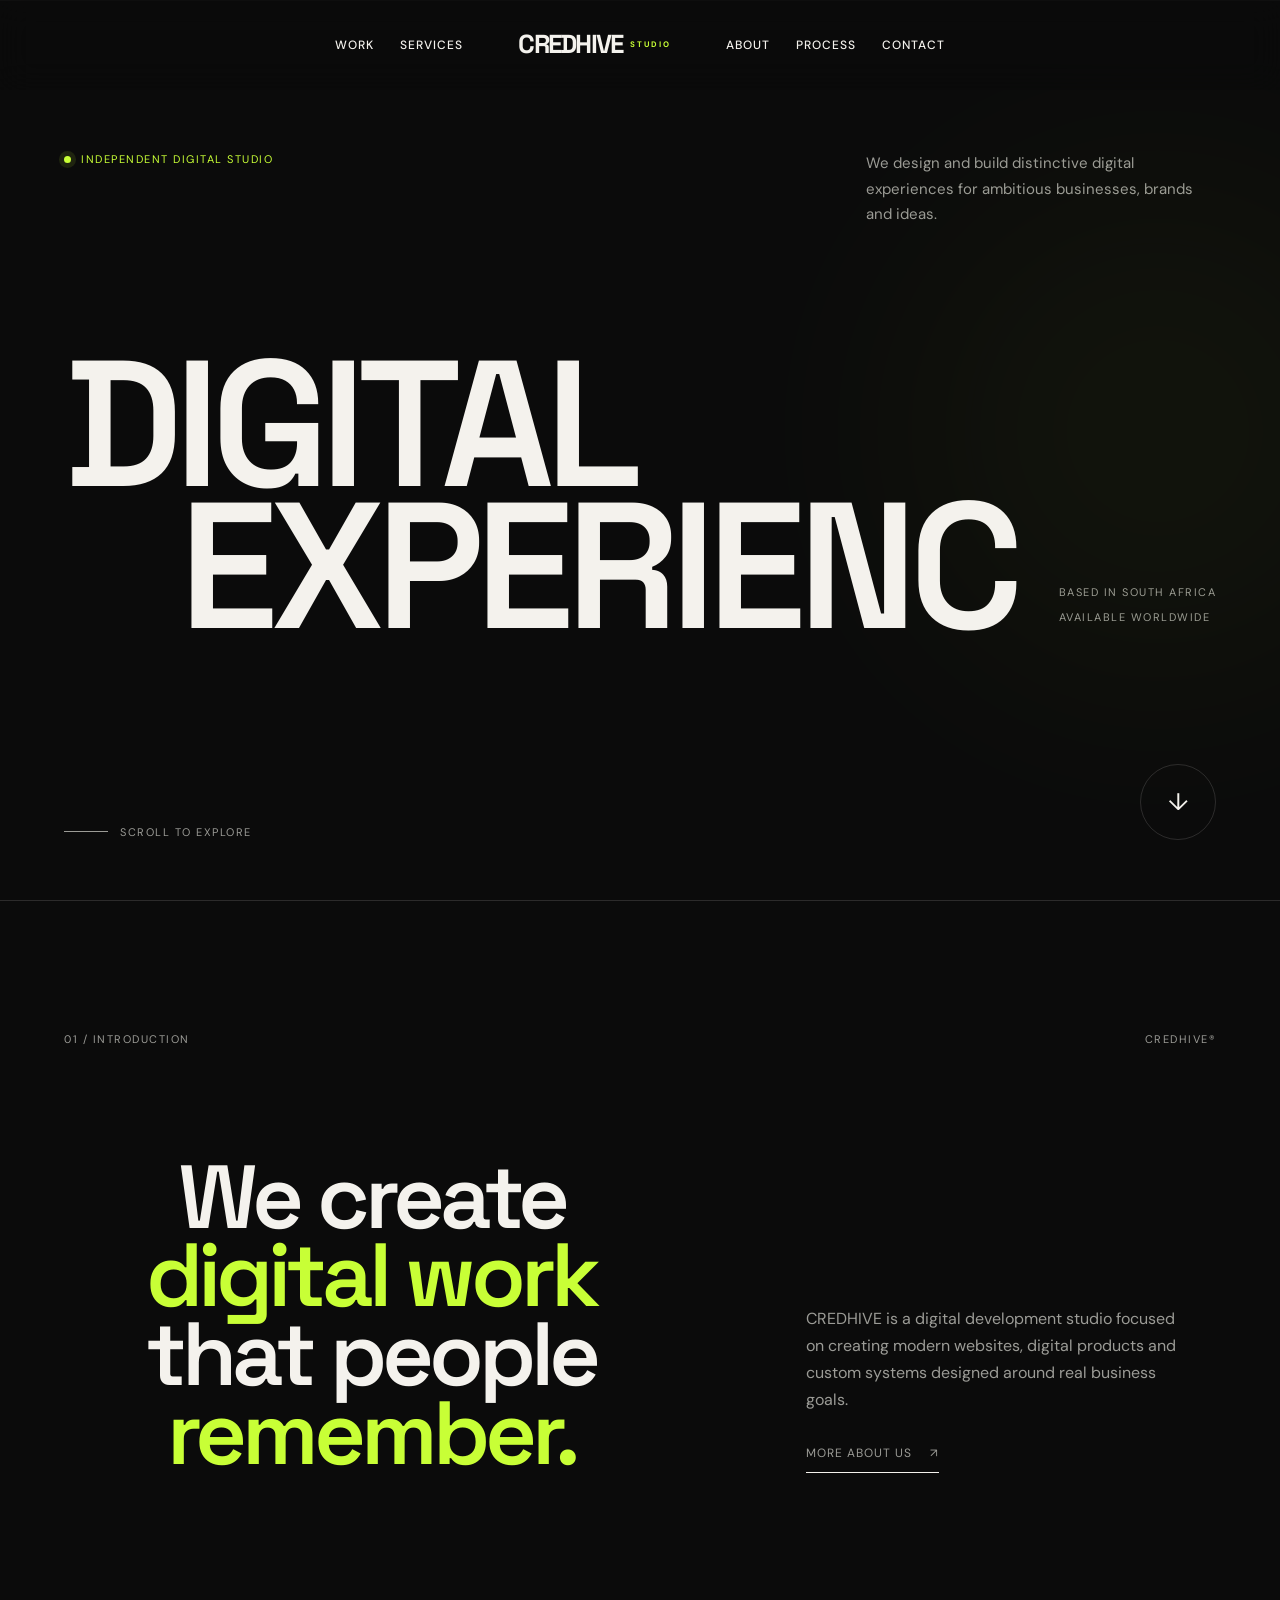
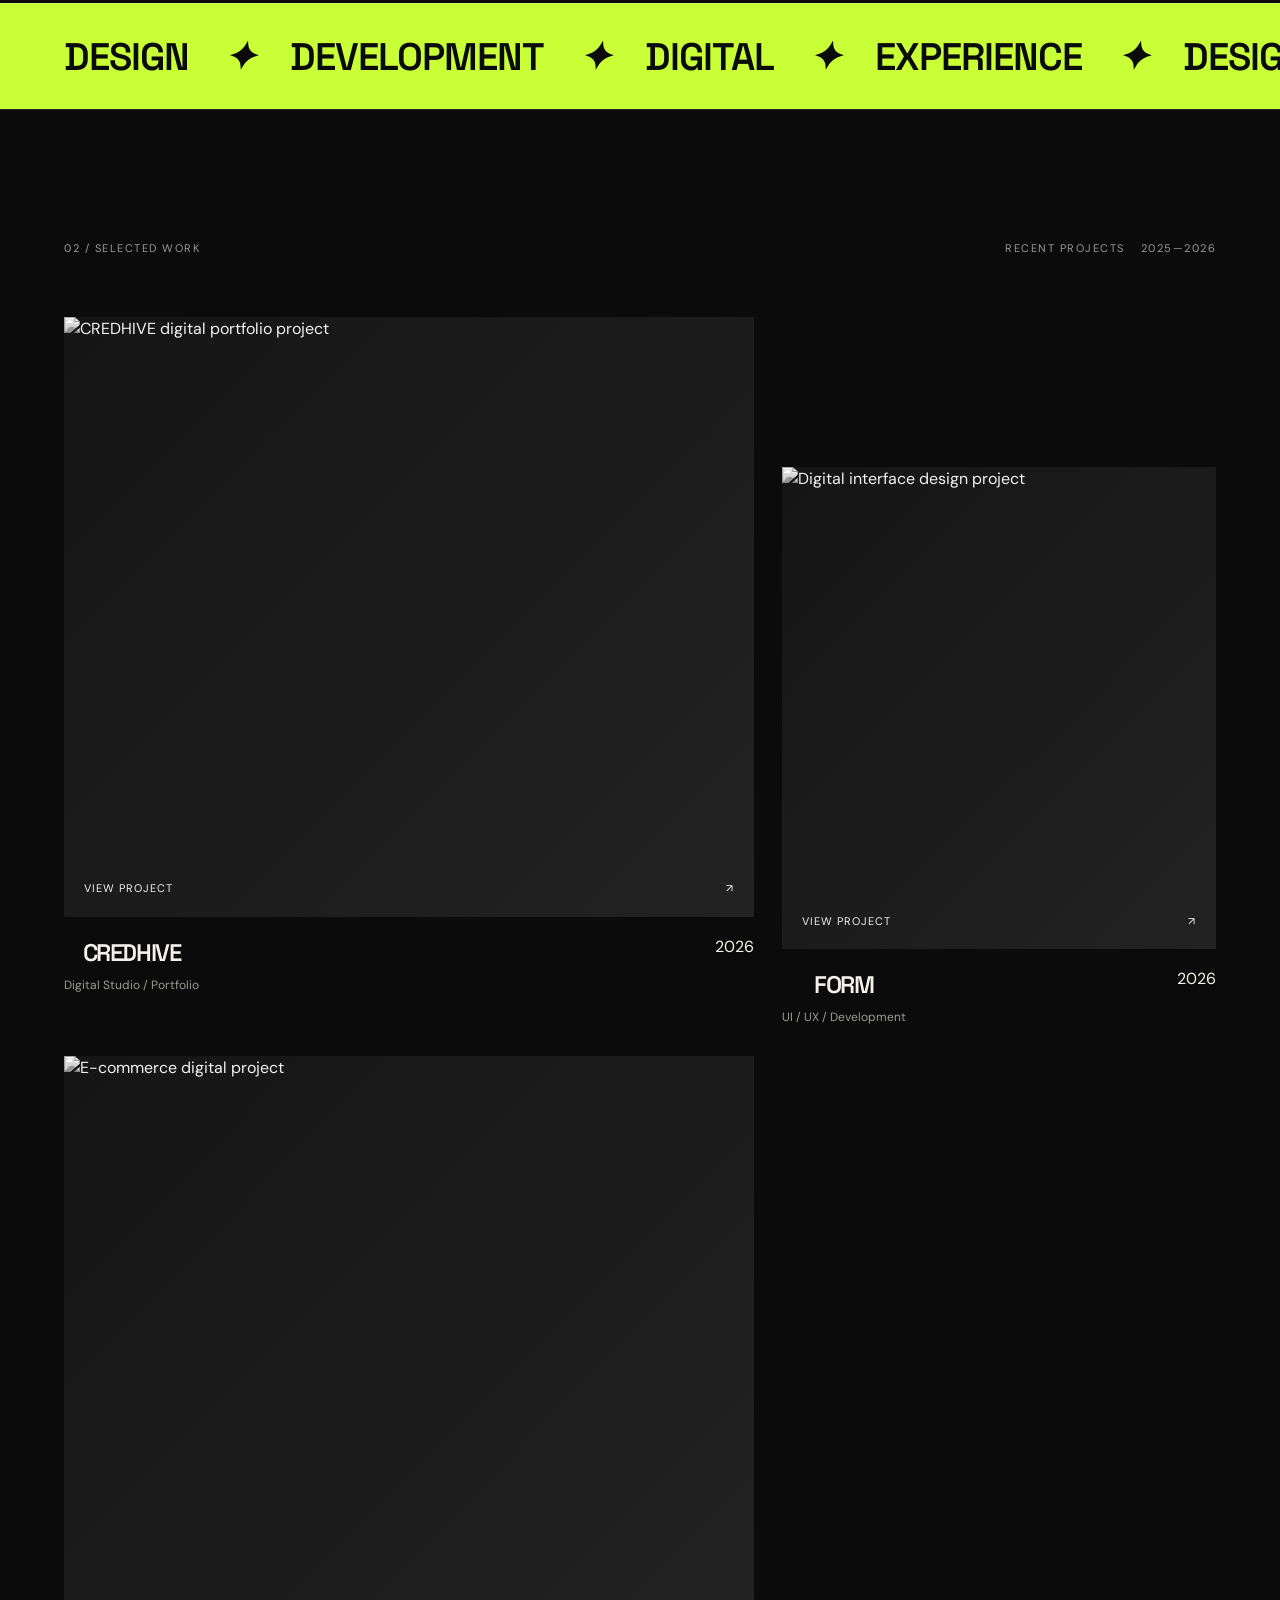
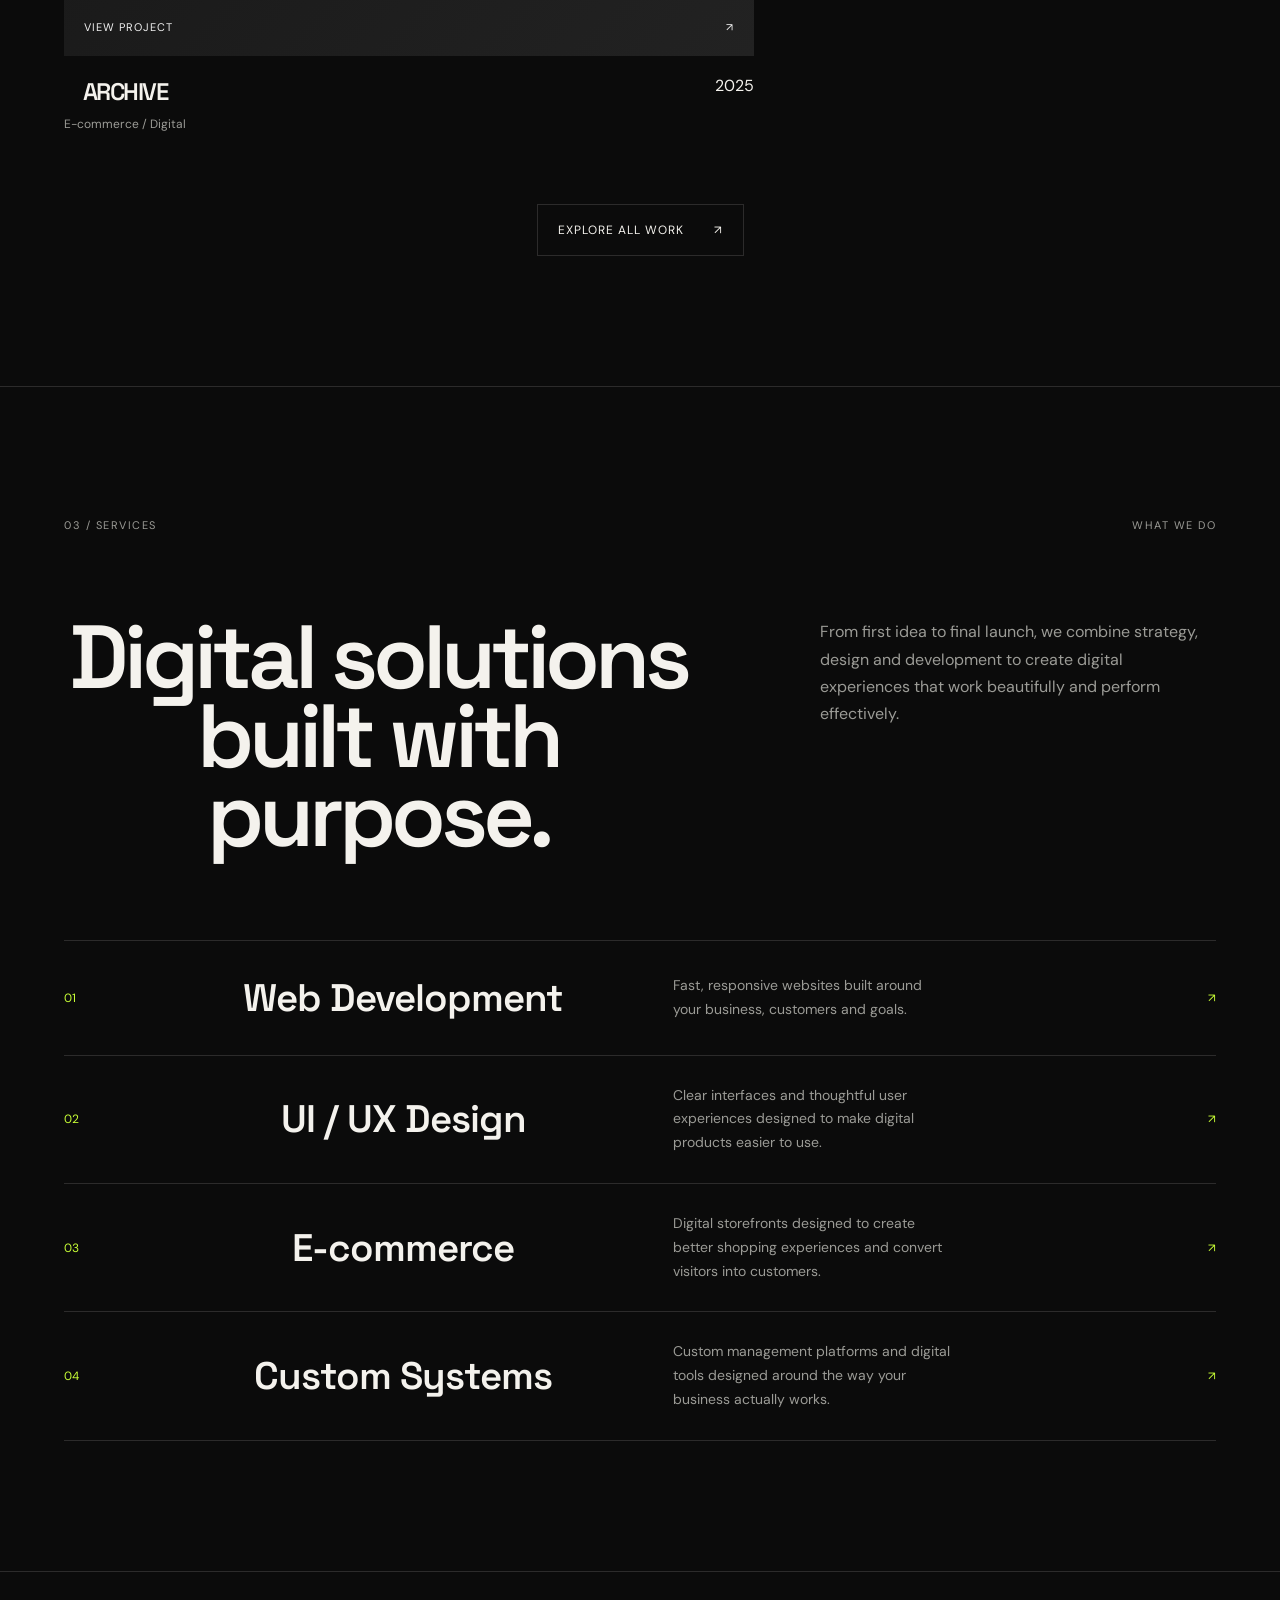
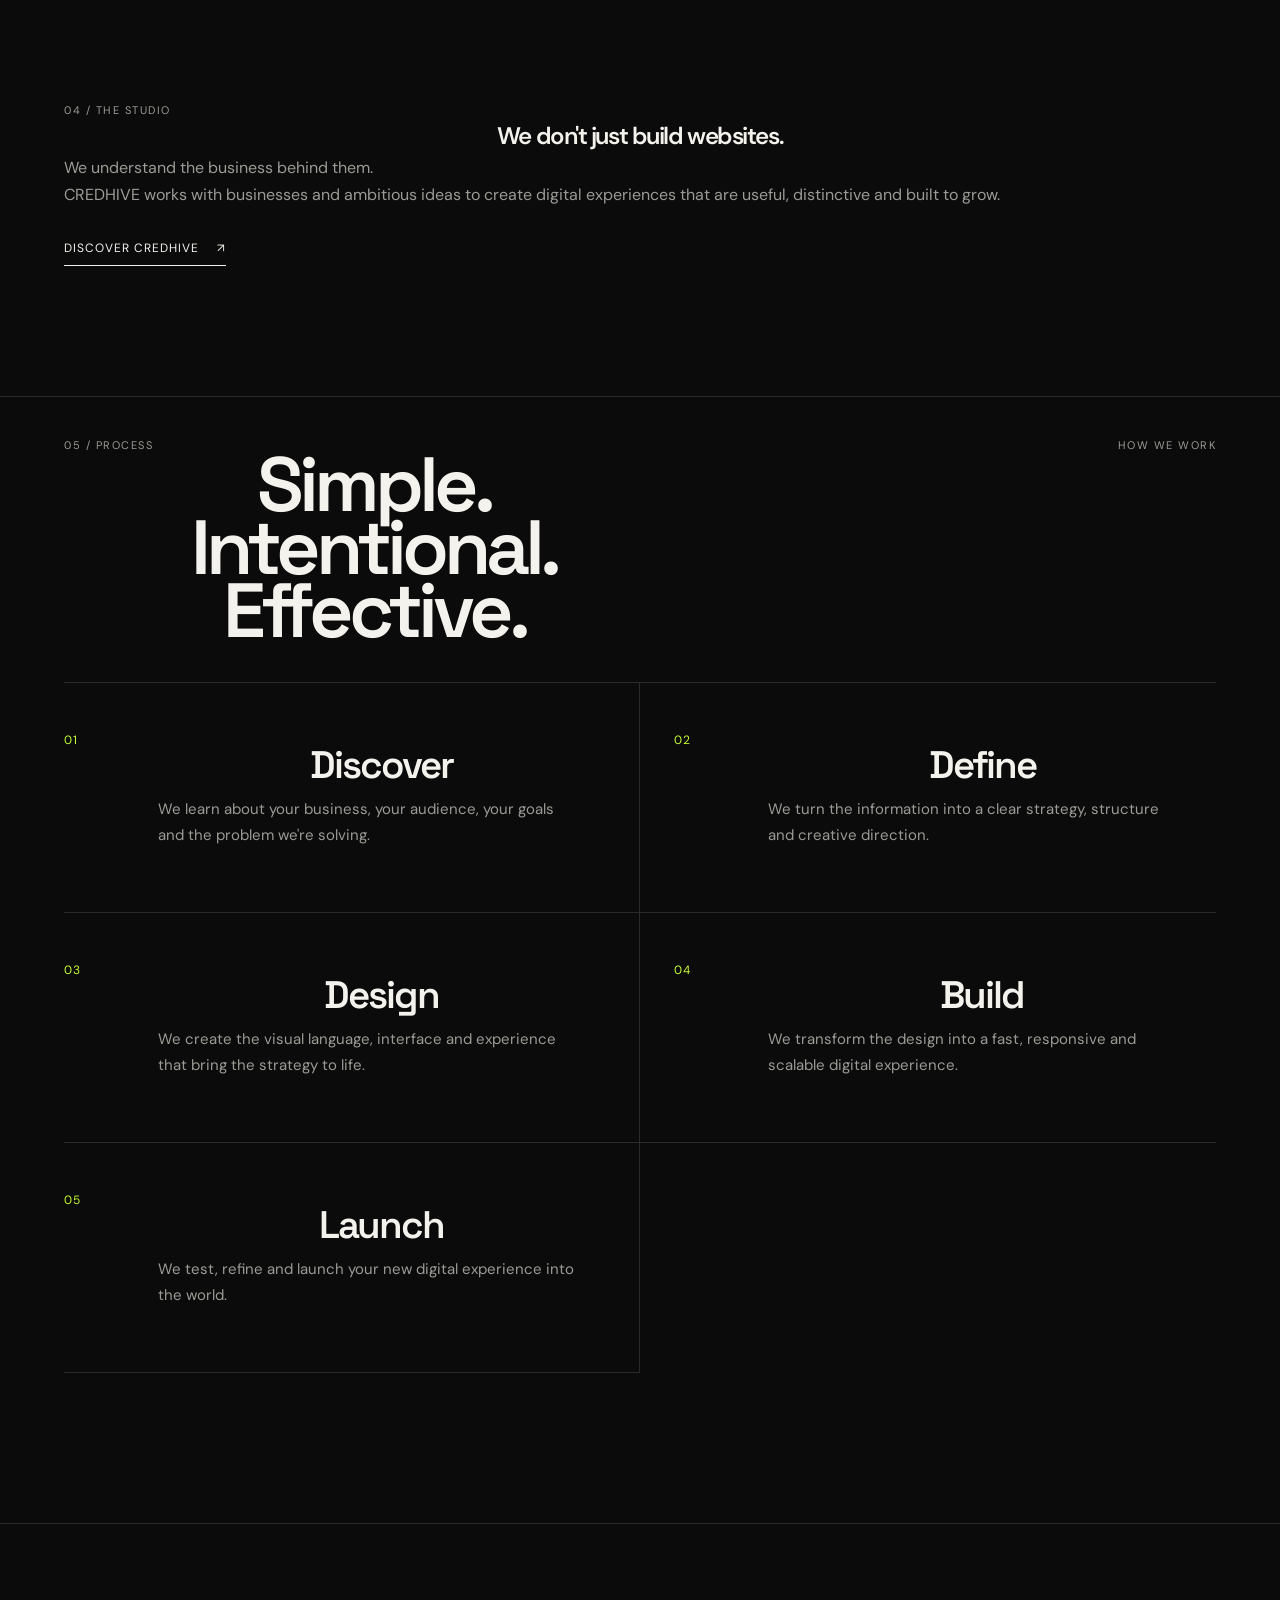
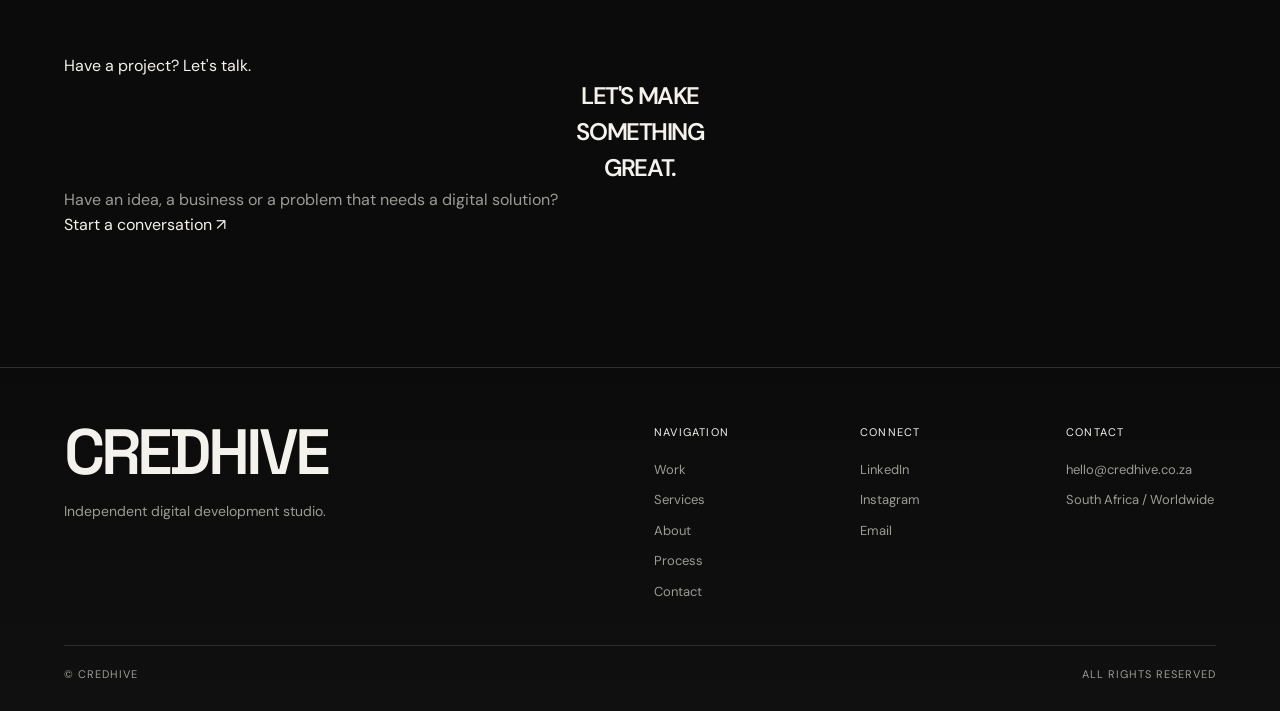
==== commit 97e6f10a: "Refactor navigation and footer structure in work.html for improved accessibility and design consiste" ====
--- a/index.html
+++ b/index.html
@@ -24,131 +24,50 @@
 
 </div>
 
-</div> <!-- ===================================================== NAVIGATION ====================================================== --> <header class="site-header">
-<nav class="navbar">
-
-  <!-- Left navigation -->
-
-  <div class="nav-group nav-left">
-
-    <a href="#work">
-      Work
+</div> <!-- ===================================================== NAVIGATION ====================================================== -->
+<header class="site-header">
+  <nav class="navbar">
+    <div class="nav-group nav-left">
+      <a href="work.html">Work</a>
+      <a href="services.html">Services</a>
+    </div>
+
+    <a href="index.html" class="logo" aria-label="CREDHIVE Home">
+      CREDHIVE
+      <span>STUDIO</span>
     </a>
 
-    <a href="services.html">
-      Services
-    </a>
-
-  </div>
-
-
-  <!-- Logo -->
-
-  <a
-    href="index.html"
-    class="logo"
-    aria-label="CREDHIVE Home"
-  >
-    CREDHIVE
-    <span>STUDIO</span>
-  </a>
-
-
-  <!-- Right navigation -->
-
-  <div class="nav-group nav-right">
-
-    <a href="about.html">
-      About
-    </a>
-
-    <a href="process.html">
-      Process
-    </a>
-
-  </div>
-
-
-  <!-- Mobile menu button -->
-
-  <button
-    class="menu"
-    id="menu"
-    type="button"
-    aria-label="Open menu"
-    aria-expanded="false"
-  >
-
-    <span></span>
-    <span></span>
-
-  </button>
-
-</nav>
-
-
-<!-- =================================================
-     MOBILE NAVIGATION
-================================================== -->
-
-<div
-  class="mobile-menu"
-  id="navLinks"
-  aria-hidden="true"
->
-
-  <div class="mobile-menu-inner">
-
-    <div class="mobile-label">
-      Navigation
-    </div>
-
-
-    <div class="mobile-links">
-
-      <a href="index.html">
-        <span>Home</span>
-      </a>
-
-      <a href="#work">
-        <span>Work</span>
-      </a>
-
-      <a href="services.html">
-        <span>Services</span>
-      </a>
-
-      <a href="about.html">
-        <span>About</span>
-      </a>
-
-      <a href="process.html">
-        <span>Process</span>
-      </a>
-
-      <a href="#contact">
-        <span>Contact</span>
-      </a>
-
-    </div>
-
-
-    <div class="mobile-footer">
-
-      <span>
-        CREDHIVE® STUDIO
-      </span>
-
-      <span>
-        Digital Development
-      </span>
-
-    </div>
-
-  </div>
-
-</div>
-
+    <div class="nav-group nav-right">
+      <a href="about.html">About</a>
+      <a href="process.html">Process</a>
+      <a href="contact.html">Contact</a>
+    </div>
+
+    <button class="menu" id="menu" type="button" aria-label="Open menu" aria-expanded="false">
+      <span></span>
+      <span></span>
+    </button>
+  </nav>
+
+  <div class="mobile-menu" id="navLinks" aria-hidden="true">
+    <div class="mobile-menu-inner">
+      <div class="mobile-label">Navigation</div>
+
+      <div class="mobile-links">
+        <a href="index.html"><span>Home</span></a>
+        <a href="work.html"><span>Work</span></a>
+        <a href="services.html"><span>Services</span></a>
+        <a href="about.html"><span>About</span></a>
+        <a href="process.html"><span>Process</span></a>
+        <a href="contact.html"><span>Contact</span></a>
+      </div>
+
+      <div class="mobile-footer">
+        <span>CREDHIVE® STUDIO</span>
+        <span>Digital Development</span>
+      </div>
+    </div>
+  </div>
 </header> <!-- ===================================================== MAIN ====================================================== --> <main>
 <!-- =================================================
      HERO
@@ -1025,113 +944,43 @@
 
 </section>
 
-</main> <!-- ===================================================== FOOTER ====================================================== --> <footer class="site-footer">
-<div class="footer-main">
-
-
-  <div class="footer-brand">
-
-    <a
-      href="index.html"
-      class="footer-logo"
-    >
-      CREDHIVE
-    </a>
-
-    <p>
-      Independent digital
-      development studio.
-    </p>
-
-  </div>
-
-
-  <div class="footer-columns">
-
-
-    <div class="footer-column">
-
-      <span class="footer-label">
-        Navigate
-      </span>
-
-      <a href="#work">
-        Work
-      </a>
-
-      <a href="services.html">
-        Services
-      </a>
-
-      <a href="about.html">
-        About
-      </a>
-
-      <a href="process.html">
-        Process
-      </a>
-
-    </div>
-
-
-    <div class="footer-column">
-
-      <span class="footer-label">
-        Connect
-      </span>
-
-      <a href="#">
-        Instagram
-      </a>
-
-      <a href="#">
-        Behance
-      </a>
-
-      <a href="#">
-        LinkedIn
-      </a>
-
-    </div>
-
-
-    <div class="footer-column">
-
-      <span class="footer-label">
-        Contact
-      </span>
-
-      <a href="mailto:ntuthukodaliwonga@gmail.com">
-        Email us
-      </a>
-
-      <span>
-        Johannesburg
-      </span>
-
-      <span>
-        South Africa
-      </span>
-
-    </div>
-
-  </div>
-
-</div>
-
-
-<div class="footer-bottom">
-
-  <span>
-    © 2026 CREDHIVE® Studio
-  </span>
-
-  <span>
-    Designed & developed with intention.
-  </span>
-
-</div>
-
+</main>
+<footer class="site-footer">
+  <div class="site-footer-inner">
+    <div class="footer-brand">
+      <a href="index.html" class="footer-logo">CREDHIVE</a>
+      <p>Independent digital development studio.</p>
+    </div>
+
+    <div class="footer-columns">
+      <div class="footer-column">
+        <span class="footer-title">Navigation</span>
+        <a href="work.html">Work</a>
+        <a href="services.html">Services</a>
+        <a href="about.html">About</a>
+        <a href="process.html">Process</a>
+        <a href="contact.html">Contact</a>
+      </div>
+
+      <div class="footer-column">
+        <span class="footer-title">Connect</span>
+        <a href="https://www.linkedin.com" target="_blank" rel="noreferrer">LinkedIn</a>
+        <a href="https://www.instagram.com" target="_blank" rel="noreferrer">Instagram</a>
+        <a href="mailto:hello@credhive.co.za">Email</a>
+      </div>
+
+      <div class="footer-column">
+        <span class="footer-title">Contact</span>
+        <a href="mailto:hello@credhive.co.za">hello@credhive.co.za</a>
+        <span>South Africa / Worldwide</span>
+      </div>
+    </div>
+  </div>
+
+  <div class="footer-bottom">
+    <span>© CREDHIVE</span>
+    <span>All rights reserved</span>
+  </div>
 </footer>
 <!-- Main JavaScript --> 
  <script src="script.js"></script> 
--- a/style.css
+++ b/style.css
@@ -184,6 +184,42 @@
   overflow: hidden;
 }
 
+main {
+  background: var(--black);
+}
+
+section {
+  position: relative;
+  overflow: hidden;
+}
+
+h1,
+h2,
+h3,
+h4,
+h5,
+h6 {
+  font-weight: 600;
+  letter-spacing: -0.06em;
+}
+
+p {
+  color: var(--muted);
+  line-height: 1.7;
+}
+
+.section-label,
+.eyebrow,
+.work-eyebrow,
+.about-page-eyebrow,
+.process-page-eyebrow,
+.contact-page-eyebrow {
+  color: var(--accent);
+  font-size: 11px;
+  text-transform: uppercase;
+  letter-spacing: 1.8px;
+}
+
 
 /* =========================================================
    03. NAVIGATION
@@ -755,10 +791,10 @@
 
 section {
   padding:
-    140px
+    130px
     5vw;
-}
-
+  border-top: 1px solid var(--line);
+}
 
 .section-header {
   display: flex;
@@ -773,14 +809,23 @@
 }
 
 
-.section-number {
-  color: var(--accent);
-
-  font-size: 12px;
+.section-number,
+.section-label,
+.section-heading-right {
+  color: var(--muted);
+
+  font-size: 11px;
 
   text-transform: uppercase;
 
-  letter-spacing: 1px;
+  letter-spacing: 1.5px;
+}
+
+
+.section-heading-right {
+  display: flex;
+  align-items: center;
+  gap: 16px;
 }
 
 
@@ -1091,6 +1136,85 @@
    09. PROCESS — HOME
 ========================================================= */
 
+.process-heading {
+  margin-bottom: 40px;
+}
+
+
+.process-heading h2 {
+  font-family: "Space Grotesk", sans-serif;
+  font-size: clamp(42px, 6vw, 92px);
+  line-height: .82;
+  letter-spacing: -5px;
+  max-width: 620px;
+  margin-bottom: 0;
+}
+
+
+.process-list {
+  display: grid;
+  grid-template-columns: repeat(2, minmax(0, 1fr));
+  border-top: 1px solid var(--line);
+}
+
+
+.process-item {
+  display: grid;
+  grid-template-columns: 70px minmax(0, 1fr);
+  gap: 24px;
+  min-height: 230px;
+  padding: 32px 20px 32px 0;
+  border-bottom: 1px solid var(--line);
+  align-content: center;
+}
+
+
+.process-item:nth-child(odd) {
+  padding-right: 34px;
+  border-right: 1px solid var(--line);
+}
+
+
+.process-item:nth-child(even) {
+  padding-left: 34px;
+}
+
+
+.process-number {
+  color: var(--accent);
+  font-size: 11px;
+  text-transform: uppercase;
+  letter-spacing: 1.5px;
+  padding-top: 8px;
+}
+
+
+.process-content {
+  display: flex;
+  flex-direction: column;
+  justify-content: center;
+  min-height: 150px;
+}
+
+
+.process-content h3 {
+  font-family: "Space Grotesk", sans-serif;
+  font-size: clamp(28px, 3vw, 48px);
+  line-height: .96;
+  letter-spacing: -2px;
+  margin-bottom: 12px;
+}
+
+
+.process-content p {
+  margin-top: 0;
+  max-width: 420px;
+  color: var(--muted);
+  font-size: 15px;
+  line-height: 1.75;
+}
+
+
 .process-grid {
   display: grid;
 
@@ -1098,6 +1222,7 @@
     repeat(4, 1fr);
 
   border-top: 1px solid var(--line);
+  background: rgba(255, 255, 255, 0.01);
 }
 
 
@@ -1107,6 +1232,13 @@
   padding: 35px 25px;
 
   border-right: 1px solid var(--line);
+  transition: background .35s ease, transform .35s ease;
+}
+
+
+.process:hover {
+  background: rgba(200, 255, 54, 0.03);
+  transform: translateY(-3px);
 }
 
 
@@ -1124,11 +1256,13 @@
   color: var(--accent);
 
   font-size: 12px;
+  text-transform: uppercase;
+  letter-spacing: 1.4px;
 }
 
 
 .process h3 {
-  margin: 80px 0 20px;
+  margin: 80px 0 18px;
 
   font-family: "Space Grotesk", sans-serif;
 
@@ -1145,7 +1279,7 @@
 
   font-size: 14px;
 
-  line-height: 1.65;
+  line-height: 1.7;
 }
 
 
@@ -1163,9 +1297,10 @@
 
   justify-content: center;
 
-  background: var(--accent);
+  background: linear-gradient(180deg, rgba(200,255,54,0.96), rgba(200,255,54,0.9));
 
   color: var(--black);
+  border-top: 1px solid rgba(0,0,0,0.08);
 }
 
 
@@ -1230,7 +1365,8 @@
     background .3s ease,
     color .3s ease,
     gap .3s ease,
-    transform .3s ease;
+    transform .3s ease,
+    box-shadow .3s ease;
 }
 
 
@@ -1241,6 +1377,7 @@
   color: var(--accent);
 
   gap: 24px;
+  box-shadow: 0 12px 30px rgba(11,11,11,0.12);
 }
 
 
@@ -1248,105 +1385,99 @@
    11. FOOTER
 ========================================================= */
 
-footer {
+.site-footer {
   padding:
-    80px
+    56px
     5vw
-    30px;
-
-  background: var(--black);
-}
-
-
-.footer-top {
+    28px;
+
+  background: linear-gradient(180deg, #0b0b0b 0%, #101010 100%);
+  border-top: 1px solid var(--line);
+}
+
+
+.site-footer-inner {
   display: flex;
-
+  justify-content: space-between;
   align-items: flex-start;
-
-  justify-content: space-between;
-
-  gap: 60px;
+  gap: 64px;
+}
+
+
+.footer-brand {
+  display: flex;
+  flex-direction: column;
+  gap: 18px;
+  max-width: 360px;
 }
 
 
 .footer-logo {
   font-family: "Space Grotesk", sans-serif;
-
-  font-size: clamp(
-    55px,
-    7vw,
-    80px
-  );
-
+  font-size: clamp(42px, 5vw, 68px);
+  line-height: .9;
+  letter-spacing: -4px;
   font-weight: 600;
-
-  line-height: .85;
-
-  letter-spacing: -5px;
-}
-
-
-.footer-links {
+}
+
+
+.footer-brand p {
+  color: var(--muted);
+  font-size: 14px;
+  line-height: 1.7;
+}
+
+
+.footer-columns {
   display: flex;
-
-  gap: 70px;
-}
-
-
-.footer-links div {
+  flex-wrap: wrap;
+  justify-content: flex-end;
+  gap: 56px;
+}
+
+
+.footer-column {
   display: flex;
-
   flex-direction: column;
-
-  gap: 13px;
-
+  gap: 11px;
+  min-width: 150px;
   color: var(--muted);
-
   font-size: 13px;
 }
 
 
-.footer-links div strong {
-  margin-bottom: 5px;
-
+.footer-title {
+  margin-bottom: 8px;
   color: var(--white);
-
   font-size: 11px;
-
   text-transform: uppercase;
-
-  letter-spacing: 1px;
-}
-
-
-.footer-links a {
+  letter-spacing: 1.2px;
+}
+
+
+.footer-column a,
+.footer-column span {
   transition: color .3s ease;
 }
 
 
-.footer-links a:hover {
+.footer-column a:hover {
   color: var(--accent);
 }
 
 
 .footer-bottom {
   display: flex;
-
+  justify-content: space-between;
   align-items: center;
-
-  justify-content: space-between;
-
-  gap: 30px;
-
-  margin-top: 80px;
-
+  gap: 24px;
+  margin-top: 44px;
   padding-top: 20px;
-
   border-top: 1px solid var(--line);
-
   color: var(--muted);
-
   font-size: 11px;
+  text-transform: uppercase;
+  letter-spacing: 1px;
 }
 
 
@@ -2423,6 +2554,46 @@
 }
 
 
+.services-page-label {
+  display: inline-block;
+  margin-bottom: 28px;
+  color: var(--accent);
+  font-size: 11px;
+  text-transform: uppercase;
+  letter-spacing: 1.5px;
+}
+
+
+.services-intro-content {
+  display: grid;
+  grid-template-columns: 1.2fr 0.8fr;
+  gap: 54px;
+  align-items: end;
+}
+
+
+.services-intro-content h2 {
+  max-width: 700px;
+  font-family: "Space Grotesk", sans-serif;
+  font-size: clamp(44px, 6vw, 100px);
+  line-height: .85;
+  letter-spacing: -5px;
+}
+
+
+.services-intro-text {
+  max-width: 420px;
+  color: var(--muted);
+  font-size: 16px;
+  line-height: 1.7;
+}
+
+
+.services-intro-text p + p {
+  margin-top: 18px;
+}
+
+
 /* =========================================================
    SERVICES LIST
 ========================================================= */
@@ -2473,161 +2644,290 @@
 
 
 .service-detail {
+  padding: 80px 5vw;
+  border-top: 1px solid var(--line);
+  background: var(--black);
+}
+
+
+.service-detail-light {
+  background: rgba(255,255,255,0.015);
+}
+
+
+.service-detail-accent {
+  background: rgba(200,255,54,0.03);
+}
+
+
+.service-detail-top {
+  margin-bottom: 28px;
+}
+
+
+.service-detail-category {
+  color: var(--accent);
+  font-size: 11px;
+  text-transform: uppercase;
+  letter-spacing: 1.5px;
+}
+
+
+.service-detail-grid {
   display: grid;
-
-  grid-template-columns:
-    90px
-    1fr
-    280px;
-
-  gap: 40px;
-
-  padding: 80px 0;
-
+  grid-template-columns: 0.85fr 1.15fr;
+  gap: 64px;
+  align-items: start;
+}
+
+
+.service-detail-title {
+  font-family: "Space Grotesk", sans-serif;
+  font-size: clamp(42px, 5vw, 90px);
+  line-height: .82;
+  letter-spacing: -5px;
+  max-width: 260px;
+}
+
+
+.service-detail-content {
+  max-width: 780px;
+}
+
+
+.service-detail-content h3 {
+  font-family: "Space Grotesk", sans-serif;
+  font-size: clamp(28px, 4vw, 52px);
+  line-height: .95;
+  letter-spacing: -2px;
+  margin-bottom: 18px;
+}
+
+
+.service-detail-content p {
+  max-width: 640px;
+  color: var(--muted);
+  font-size: 16px;
+  line-height: 1.7;
+}
+
+
+.service-detail-list-title {
+  margin-top: 36px;
+  margin-bottom: 18px;
+  color: var(--white);
+  font-size: 11px;
+  text-transform: uppercase;
+  letter-spacing: 1.5px;
+}
+
+
+.service-options {
+  display: grid;
+  grid-template-columns: repeat(2, minmax(0, 1fr));
+  gap: 0;
   border-top: 1px solid var(--line);
 }
 
 
-.service-detail-number {
+.service-options span {
+  display: block;
+  padding: 12px 0;
+  border-bottom: 1px solid var(--line);
+  color: var(--muted);
+  font-size: 13px;
+}
+
+
+.service-best-for {
+  display: grid;
+  grid-template-columns: 140px 1fr;
+  gap: 18px;
+  align-items: start;
+  margin-top: 30px;
+  padding-top: 22px;
+  border-top: 1px solid var(--line);
+}
+
+
+.service-best-for span {
   color: var(--accent);
-
+  font-size: 11px;
+  text-transform: uppercase;
+  letter-spacing: 1.5px;
+}
+
+
+.service-best-for p {
+  max-width: 470px;
+  color: var(--white);
+  font-size: 15px;
+  line-height: 1.7;
+}
+
+
+.services-process,
+.services-growth {
+  padding: 120px 5vw;
+}
+
+
+.services-process-title {
+  max-width: 720px;
+  font-family: "Space Grotesk", sans-serif;
+  font-size: clamp(42px, 6vw, 92px);
+  line-height: .84;
+  letter-spacing: -5px;
+  margin-bottom: 46px;
+}
+
+
+.services-process-grid {
+  display: grid;
+  grid-template-columns: repeat(4, minmax(0, 1fr));
+  gap: 0;
+  border-top: 1px solid var(--line);
+}
+
+
+.services-process-card {
+  min-height: 260px;
+  padding: 28px 22px 30px 0;
+  border-right: 1px solid var(--line);
+}
+
+
+.services-process-card:last-child {
+  border-right: none;
+}
+
+
+.services-process-card h3 {
+  font-family: "Space Grotesk", sans-serif;
+  font-size: clamp(24px, 3vw, 38px);
+  line-height: 1;
+  letter-spacing: -1px;
+  margin-bottom: 18px;
+}
+
+
+.services-process-card p {
+  color: var(--muted);
+  font-size: 14px;
+  line-height: 1.7;
+}
+
+
+.services-growth {
+  background: var(--white);
+  color: var(--black);
+}
+
+
+.services-growth-grid {
+  display: grid;
+  grid-template-columns: 1.1fr 0.9fr;
+  gap: 60px;
+  align-items: end;
+}
+
+
+.services-growth h2 {
+  max-width: 700px;
+  font-family: "Space Grotesk", sans-serif;
+  font-size: clamp(42px, 6vw, 96px);
+  line-height: .84;
+  letter-spacing: -5px;
+}
+
+
+.services-growth-content {
+  max-width: 500px;
+}
+
+
+.services-growth-content p {
+  margin-top: 0;
+  color: #4d4d4a;
+  font-size: 17px;
+  line-height: 1.7;
+}
+
+
+.services-growth-content p + p {
+  margin-top: 18px;
+}
+
+
+.services-growth-statement {
+  margin-top: 28px;
+  font-family: "Space Grotesk", sans-serif;
+  font-size: clamp(28px, 3.4vw, 46px);
+  line-height: .95;
+  letter-spacing: -2px;
+}
+
+
+.services-final-cta {
+  min-height: 72vh;
+  display: flex;
+  flex-direction: column;
+  justify-content: center;
+  background: linear-gradient(180deg, rgba(200,255,54,0.96), rgba(200,255,54,0.9));
+  color: var(--black);
+  border-top: 1px solid rgba(0,0,0,0.08);
+}
+
+
+.services-final-small {
+  margin-bottom: 30px;
   font-size: 12px;
-}
-
-
-.service-detail-main h2 {
+  text-transform: uppercase;
+  letter-spacing: 2px;
+}
+
+
+.services-final-cta h2 {
+  max-width: 1100px;
   font-family: "Space Grotesk", sans-serif;
-
-  font-size: clamp(
-    40px,
-    5vw,
-    75px
-  );
-
-  line-height: .9;
-
-  letter-spacing: -4px;
-}
-
-
-.service-detail-main > p {
-  max-width: 650px;
-
-  margin-top: 25px;
-
-  color: var(--muted);
-
-  font-size: 16px;
-
-  line-height: 1.7;
-}
-
-
-.service-detail-side {
-  align-self: start;
-}
-
-
-.service-detail-side p {
-  color: var(--muted);
-
-  font-size: 11px;
-
+  font-size: clamp(56px, 11vw, 150px);
+  line-height: .82;
+  letter-spacing: -8px;
+}
+
+
+.services-final-cta p {
+  max-width: 660px;
+  margin-top: 30px;
+  color: rgba(11,11,11,0.7);
+  font-size: 17px;
   line-height: 1.6;
-
+}
+
+
+.services-final-button {
+  display: inline-flex;
+  align-items: center;
+  justify-content: center;
+  width: fit-content;
+  gap: 15px;
+  margin-top: 35px;
+  padding: 17px 28px;
+  border: 1px solid var(--black);
+  border-radius: 100px;
+  color: var(--black);
+  font-size: 12px;
   text-transform: uppercase;
-
-  letter-spacing: .8px;
-}
-
-
-.service-detail-side strong {
-  display: block;
-
-  margin-top: 10px;
-
-  color: var(--white);
-
-  font-size: 12px;
-}
-
-
-.service-detail-list {
-  display: grid;
-
-  grid-template-columns:
-    repeat(2, 1fr);
-
-  gap: 0;
-
-  margin-top: 40px;
-
-  border-top: 1px solid var(--line);
-}
-
-
-.service-detail-list span {
-  padding: 13px 0;
-
-  border-bottom: 1px solid var(--line);
-
-  color: var(--muted);
-
-  font-size: 13px;
-}
-
-
-.services-growth {
-  padding:
-    140px
-    5vw;
-
-  background: var(--white);
-
-  color: var(--black);
-}
-
-
-.services-growth h2 {
-  max-width: 1100px;
-
-  font-family: "Space Grotesk", sans-serif;
-
-  font-size: clamp(
-    50px,
-    8vw,
-    120px
-  );
-
-  line-height: .84;
-
-  letter-spacing: -7px;
-}
-
-
-.services-growth p {
-  max-width: 600px;
-
-  margin-top: 45px;
-
-  color: #555;
-
-  font-size: 17px;
-
-  line-height: 1.7;
-}
-
-
-.services-growth strong {
-  display: block;
-
-  margin-top: 35px;
-
-  font-family: "Space Grotesk", sans-serif;
-
-  font-size: 24px;
-
-  letter-spacing: -1px;
+  letter-spacing: 1px;
+  transition: background .3s ease, color .3s ease, gap .3s ease, transform .3s ease;
+}
+
+
+.services-final-button:hover {
+  background: var(--black);
+  color: var(--accent);
+  gap: 24px;
+  transform: translateY(-2px);
 }
 
 
@@ -2741,6 +3041,73 @@
 }
 
 
+.process-page-hero-bottom {
+  display: flex;
+  align-items: flex-end;
+  justify-content: space-between;
+  gap: 36px;
+  margin-top: 40px;
+}
+
+
+.process-page-hero-bottom p {
+  max-width: 620px;
+  color: var(--muted);
+  font-size: 16px;
+  line-height: 1.7;
+}
+
+
+.process-page-scroll {
+  display: flex;
+  align-items: center;
+  justify-content: space-between;
+  gap: 16px;
+  margin-top: 42px;
+  padding-top: 18px;
+  border-top: 1px solid var(--line);
+  color: var(--muted);
+  font-size: 11px;
+  text-transform: uppercase;
+  letter-spacing: 1.5px;
+}
+
+
+.process-page-label {
+  display: inline-block;
+  margin-bottom: 28px;
+  color: var(--accent);
+  font-size: 11px;
+  text-transform: uppercase;
+  letter-spacing: 1.5px;
+}
+
+
+.process-page-intro-grid {
+  display: grid;
+  grid-template-columns: 0.9fr 1.1fr;
+  gap: 60px;
+  align-items: end;
+}
+
+
+.process-page-intro-grid h2 {
+  max-width: 550px;
+  font-family: "Space Grotesk", sans-serif;
+  font-size: clamp(42px, 5.5vw, 95px);
+  line-height: .82;
+  letter-spacing: -5px;
+}
+
+
+.process-page-intro-grid p {
+  max-width: 560px;
+  color: var(--muted);
+  font-size: 17px;
+  line-height: 1.7;
+}
+
+
 /* =========================================================
    PROCESS STEPS
 ========================================================= */
@@ -2778,85 +3145,131 @@
 
 .process-step {
   display: grid;
-
-  grid-template-columns:
-    100px
-    1fr
-    300px;
-
-  gap: 50px;
-
-  padding: 75px 0;
-
+  grid-template-columns: 130px 1fr;
+  gap: 34px;
+  padding: 90px 5vw;
   border-top: 1px solid var(--line);
+  background: var(--black);
+}
+
+
+.process-step-light {
+  background: rgba(255,255,255,0.015);
+}
+
+
+.process-step-accent {
+  background: rgba(200,255,54,0.03);
+}
+
+
+.process-step-dark {
+  background: rgba(255,255,255,0.02);
+}
+
+
+.process-step-header {
+  display: flex;
+  flex-direction: column;
+  gap: 10px;
+  padding-top: 10px;
 }
 
 
 .process-step-number {
   color: var(--accent);
-
   font-size: 12px;
-}
-
-
-.process-step-content h3 {
+  text-transform: uppercase;
+  letter-spacing: 1.5px;
+}
+
+
+.process-step-label {
+  color: var(--white);
+  font-size: 11px;
+  text-transform: uppercase;
+  letter-spacing: 1.5px;
+}
+
+
+.process-step-grid {
+  display: grid;
+  grid-template-columns: 0.82fr 1.18fr;
+  gap: 54px;
+  align-items: start;
+}
+
+
+.process-step-grid h2 {
+  max-width: 420px;
   font-family: "Space Grotesk", sans-serif;
-
-  font-size: clamp(
-    40px,
-    5vw,
-    75px
-  );
-
-  line-height: .88;
-
+  font-size: clamp(40px, 5vw, 82px);
+  line-height: .86;
   letter-spacing: -4px;
+  text-align: left;
+}
+
+
+.process-step-content {
+  max-width: 720px;
+}
+
+
+.process-step-lead {
+  margin-bottom: 18px;
+  color: var(--white);
+  font-size: 18px;
+  line-height: 1.5;
 }
 
 
 .process-step-content > p {
   max-width: 650px;
-
-  margin-top: 25px;
-
+  margin-top: 0;
   color: var(--muted);
-
   font-size: 16px;
-
   line-height: 1.7;
 }
 
 
-.process-step-list {
-  align-self: start;
-}
-
-
-.process-step-list strong {
-  display: block;
-
-  margin-bottom: 15px;
-
+.process-step-content > p + p {
+  margin-top: 18px;
+}
+
+
+.process-checklist-title {
+  margin-top: 34px;
+  margin-bottom: 14px;
   color: var(--white);
-
   font-size: 11px;
-
   text-transform: uppercase;
-
-  letter-spacing: 1px;
-}
-
-
-.process-step-list span {
-  display: block;
-
-  padding: 7px 0;
-
+  letter-spacing: 1.5px;
+}
+
+
+.process-checklist {
+  display: grid;
+  gap: 10px;
+  padding-top: 18px;
+  border-top: 1px solid var(--line);
+  list-style: none;
+}
+
+
+.process-checklist li {
+  position: relative;
+  padding-left: 18px;
   color: var(--muted);
-
-  font-size: 13px;
-
-  border-bottom: 1px solid var(--line-light);
+  font-size: 14px;
+  line-height: 1.7;
+}
+
+
+.process-checklist li::before {
+  content: "•";
+  position: absolute;
+  left: 0;
+  color: var(--accent);
 }
 
 
@@ -2954,393 +3367,528 @@
 }
 
 
+.process-experience {
+  padding: 120px 5vw;
+  border-top: 1px solid var(--line);
+  background: rgba(255,255,255,0.02);
+}
+
+
+.process-experience h2 {
+  max-width: 820px;
+  font-family: "Space Grotesk", sans-serif;
+  font-size: clamp(42px, 5.5vw, 95px);
+  line-height: .84;
+  letter-spacing: -5px;
+}
+
+
+.process-experience-grid {
+  display: grid;
+  grid-template-columns: repeat(4, minmax(0, 1fr));
+  gap: 0;
+  margin-top: 52px;
+  border-top: 1px solid var(--line);
+}
+
+
+.process-experience-card {
+  min-height: 260px;
+  padding: 26px 22px 28px 0;
+  border-right: 1px solid var(--line);
+}
+
+
+.process-experience-card:last-child {
+  border-right: none;
+}
+
+
+.process-experience-card span {
+  display: inline-block;
+  width: 24px;
+  height: 1px;
+  background: var(--accent);
+}
+
+
+.process-experience-card h3 {
+  margin-top: 80px;
+  font-family: "Space Grotesk", sans-serif;
+  font-size: clamp(24px, 3vw, 38px);
+  line-height: 1;
+  letter-spacing: -1px;
+}
+
+
+.process-experience-card p {
+  margin-top: 16px;
+  color: var(--muted);
+  font-size: 14px;
+  line-height: 1.7;
+}
+
+
+.process-final {
+  padding: 120px 5vw 140px;
+  background: var(--white);
+  color: var(--black);
+  border-top: 1px solid rgba(0,0,0,0.08);
+}
+
+
+.process-final-label {
+  margin-bottom: 26px;
+  color: rgba(11,11,11,0.7);
+  font-size: 11px;
+  text-transform: uppercase;
+  letter-spacing: 1.5px;
+}
+
+
+.process-final-grid {
+  display: grid;
+  grid-template-columns: 1.1fr 0.9fr;
+  gap: 68px;
+  align-items: end;
+}
+
+
+.process-final h2 {
+  max-width: 700px;
+  font-family: "Space Grotesk", sans-serif;
+  font-size: clamp(42px, 6vw, 96px);
+  line-height: .84;
+  letter-spacing: -5px;
+  text-align: left;
+}
+
+
+.process-final-grid p {
+  max-width: 500px;
+  color: rgba(11,11,11,0.7);
+  font-size: 17px;
+  line-height: 1.7;
+}
+
+
+.process-final-question {
+  margin-top: 28px;
+  font-family: "Space Grotesk", sans-serif;
+  font-size: clamp(28px, 3vw, 46px);
+  line-height: .96;
+  letter-spacing: -2px;
+}
+
+
+.process-final-button {
+  display: inline-flex;
+  align-items: center;
+  justify-content: center;
+  gap: 14px;
+  margin-top: 36px;
+  padding: 16px 24px;
+  border: 1px solid var(--black);
+  border-radius: 999px;
+  background: var(--black);
+  color: var(--accent);
+  font-size: 12px;
+  text-transform: uppercase;
+  letter-spacing: 1px;
+  transition: transform .3s ease, background .3s ease, color .3s ease, gap .3s ease;
+}
+
+
+.process-final-button:hover {
+  background: transparent;
+  color: var(--black);
+  gap: 22px;
+  transform: translateY(-2px);
+}
+
+
 /* =========================================================
    16. CONTACT PAGE
 ========================================================= */
 
-.contact-page-hero {
-  min-height: 85vh;
-
-  padding:
-    160px
-    5vw
-    100px;
-
+.contact-hero {
+  min-height: 80vh;
+  padding: 160px 5vw 100px;
   display: flex;
-
   flex-direction: column;
-
   justify-content: flex-end;
 }
 
 
-.contact-page-eyebrow {
-  margin-bottom: 35px;
-
+.contact-eyebrow,
+.contact-section-number,
+.contact-label,
+.next-number {
   color: var(--accent);
-
+  font-size: 11px;
+  text-transform: uppercase;
+  letter-spacing: 1.7px;
+}
+
+
+.contact-title {
+  max-width: 1100px;
+  font-family: "Space Grotesk", sans-serif;
+  font-size: clamp(58px, 9vw, 150px);
+  line-height: .8;
+  letter-spacing: -8px;
+  margin-top: 18px;
+}
+
+
+.contact-hero-bottom {
+  display: flex;
+  align-items: flex-end;
+  justify-content: space-between;
+  gap: 30px;
+  margin-top: 38px;
+}
+
+
+.contact-hero-bottom p {
+  max-width: 620px;
+  color: var(--muted);
+  font-size: 16px;
+  line-height: 1.7;
+}
+
+
+.contact-scroll {
+  display: inline-flex;
+  align-items: center;
+  gap: 12px;
+  border-bottom: 1px solid var(--line);
+  padding-bottom: 8px;
   font-size: 12px;
-
   text-transform: uppercase;
-
-  letter-spacing: 2px;
-}
-
-
-.contact-page-title {
-  max-width: 1300px;
-
+  letter-spacing: 1px;
+  transition: color .3s ease, border-color .3s ease, gap .3s ease;
+}
+
+
+.contact-scroll:hover {
+  color: var(--accent);
+  border-color: var(--accent);
+  gap: 18px;
+}
+
+
+.contact-intro,
+.contact-form-section,
+.contact-next,
+.contact-not-ready,
+.contact-final {
+  border-top: 1px solid var(--line);
+}
+
+
+.contact-intro {
+  display: grid;
+  grid-template-columns: 120px 1fr;
+  gap: 48px;
+  padding: 80px 5vw;
+}
+
+
+.contact-intro-content {
+  display: grid;
+  grid-template-columns: 0.9fr 1.1fr;
+  gap: 42px;
+  align-items: end;
+}
+
+
+.contact-intro-content h2 {
   font-family: "Space Grotesk", sans-serif;
-
-  font-size: clamp(
-    60px,
-    10vw,
-    150px
-  );
-
-  line-height: .81;
-
-  letter-spacing: -8px;
-}
-
-
-.contact-page-intro {
-  max-width: 620px;
-
-  margin:
-    55px
-    0
-    0
-    auto;
-
+  font-size: clamp(42px, 6vw, 88px);
+  line-height: .83;
+  letter-spacing: -5px;
+  text-align: left;
+}
+
+
+.contact-intro-content p {
+  max-width: 560px;
   color: var(--muted);
-
   font-size: 17px;
-
   line-height: 1.7;
 }
 
 
-.contact-page-start {
-  margin-top: 35px;
-
+.contact-form-section {
+  padding: 60px 5vw 120px;
+  background: radial-gradient(circle at top right, rgba(200,255,54,0.08), transparent 30%), var(--black);
+}
+
+
+.contact-section-heading {
+  display: grid;
+  grid-template-columns: 120px 1fr;
+  gap: 48px;
+  align-items: end;
+  margin-bottom: 46px;
+}
+
+
+.contact-section-heading h2 {
+  font-family: "Space Grotesk", sans-serif;
+  font-size: clamp(40px, 5vw, 84px);
+  line-height: .84;
+  letter-spacing: -4px;
+  text-align: left;
+}
+
+
+.contact-section-heading p {
+  max-width: 560px;
+  margin-top: 18px;
+  color: var(--muted);
+  font-size: 16px;
+  line-height: 1.7;
+}
+
+
+.contact-form {
+  display: grid;
+  gap: 28px;
+}
+
+
+.form-block {
+  padding-top: 32px;
+  border-top: 1px solid var(--line);
+}
+
+
+.form-block-heading {
+  display: flex;
+  align-items: center;
+  gap: 14px;
+  margin-bottom: 22px;
+  color: var(--white);
+  font-size: 11px;
+  text-transform: uppercase;
+  letter-spacing: 1.5px;
+}
+
+
+.form-block-heading span {
   color: var(--accent);
-
-  font-family: "Space Grotesk", sans-serif;
-
-  font-size: 18px;
-
-  letter-spacing: -1px;
-}
-
-
-/* =========================================================
-   CONTACT FORM SECTION
-========================================================= */
-
-.contact-section {
-  padding:
-    40px
-    5vw
-    150px;
-
+}
+
+
+.form-grid {
+  display: grid;
+  grid-template-columns: repeat(2, minmax(0, 1fr));
+  gap: 26px 32px;
+}
+
+
+.form-field {
+  width: 100%;
+}
+
+
+.form-field label {
+  display: block;
+  margin-bottom: 12px;
+  color: var(--white);
+  font-size: 11px;
+  text-transform: uppercase;
+  letter-spacing: 1.5px;
+}
+
+
+.form-field input,
+.form-field textarea {
+  width: 100%;
+  background: transparent;
+  border: 0;
+  border-bottom: 1px solid var(--line);
+  padding: 14px 0 12px;
+  color: var(--white);
+  font-size: 16px;
+  resize: vertical;
+  transition: border-color .3s ease;
+}
+
+
+.form-field input::placeholder,
+.form-field textarea::placeholder {
+  color: rgba(255,255,255,0.38);
+}
+
+
+.form-field input:focus,
+.form-field textarea:focus {
+  border-color: var(--accent);
+  outline: none;
+}
+
+
+.form-field textarea {
+  min-height: 180px;
+}
+
+
+.form-helper {
+  margin-bottom: 18px;
+  color: var(--muted);
+  font-size: 14px;
+}
+
+
+.service-options,
+.radio-options {
+  display: grid;
+  grid-template-columns: repeat(2, minmax(0, 1fr));
+  gap: 14px;
+}
+
+
+.check-option,
+.radio-option {
+  position: relative;
+  display: flex;
+  align-items: center;
+  gap: 12px;
+  min-height: 58px;
+  padding: 14px 16px;
+  border: 1px solid var(--line);
+  background: rgba(255,255,255,0.01);
+  color: var(--muted);
+  font-size: 14px;
+  cursor: pointer;
+  transition: border-color .3s ease, background .3s ease, color .3s ease;
+}
+
+
+.check-option:hover,
+.radio-option:hover,
+.check-option:has(input:checked),
+.radio-option:has(input:checked) {
+  border-color: var(--accent);
+  background: rgba(200,255,54,0.04);
+  color: var(--white);
+}
+
+
+.check-option input,
+.radio-option input {
+  position: absolute;
+  opacity: 0;
+  pointer-events: none;
+}
+
+
+.custom-check,
+.custom-radio {
+  position: relative;
+  display: inline-block;
+  width: 16px;
+  height: 16px;
+  flex-shrink: 0;
+  border: 1px solid var(--line);
+  background: transparent;
+}
+
+
+.custom-check {
+  border-radius: 4px;
+}
+
+
+.custom-radio {
+  border-radius: 50%;
+}
+
+
+.check-option input:checked + .custom-check,
+.radio-option input:checked + .custom-radio {
+  background: var(--accent);
+  border-color: var(--accent);
+}
+
+
+.check-option input:checked + .custom-check::after,
+.radio-option input:checked + .custom-radio::after {
+  content: "";
+  position: absolute;
+  inset: 4px;
+  border-radius: inherit;
+  background: var(--black);
+}
+
+
+.radio-options {
+  grid-template-columns: repeat(3, minmax(0, 1fr));
+}
+
+
+.form-submit {
+  display: flex;
+  align-items: center;
+  justify-content: space-between;
+  gap: 24px;
+  padding-top: 24px;
   border-top: 1px solid var(--line);
 }
 
 
-.contact-layout {
-  display: grid;
-
-  grid-template-columns:
-    .7fr
-    1.3fr;
-
-  gap: 100px;
-}
-
-
-.contact-info h2 {
-  font-family: "Space Grotesk", sans-serif;
-
-  font-size: clamp(
-    45px,
-    6vw,
-    85px
-  );
-
-  line-height: .86;
-
-  letter-spacing: -5px;
-}
-
-
-.contact-info > p {
-  max-width: 420px;
-
-  margin-top: 30px;
-
+.form-submit p {
+  max-width: 460px;
   color: var(--muted);
-
-  font-size: 16px;
-
-  line-height: 1.7;
-}
-
-
-.contact-form {
-  width: 100%;
-}
-
-
-.form-group {
-  margin-bottom: 45px;
-}
-
-
-.form-label {
-  display: block;
-
-  margin-bottom: 14px;
-
-  color: var(--white);
-
-  font-size: 11px;
-
-  text-transform: uppercase;
-
-  letter-spacing: 1px;
-}
-
-
-.form-input,
-.form-textarea,
-.form-select {
-  width: 100%;
-
-  padding:
-    15px
-    0;
-
-  border: 0;
-
-  border-bottom: 1px solid var(--line);
-
-  outline: none;
-
-  background: transparent;
-
-  color: var(--white);
-
-  font-size: 16px;
-
-  transition:
-    border-color .3s ease;
-}
-
-
-.form-input::placeholder,
-.form-textarea::placeholder {
-  color: #666;
-}
-
-
-.form-input:focus,
-.form-textarea:focus,
-.form-select:focus {
-  border-color: var(--accent);
-}
-
-
-.form-textarea {
-  min-height: 160px;
-
-  resize: vertical;
-}
-
-
-.form-select {
-  cursor: pointer;
-}
-
-
-.form-select option {
-  background: var(--black);
-
-  color: var(--white);
-}
-
-
-/* =========================================================
-   CONTACT CHECKBOXES / RADIO
-========================================================= */
-
-.form-options {
-  display: grid;
-
-  grid-template-columns:
-    repeat(2, 1fr);
-
-  gap: 10px;
-}
-
-
-.form-option {
-  position: relative;
-
-  display: flex;
-
-  align-items: center;
-
-  gap: 12px;
-
-  min-height: 55px;
-
-  padding: 14px 16px;
-
-  border: 1px solid var(--line);
-
-  color: var(--muted);
-
   font-size: 13px;
-
-  cursor: pointer;
-
-  transition:
-    background .3s ease,
-    border-color .3s ease,
-    color .3s ease;
-}
-
-
-.form-option:hover,
-.form-option.selected {
-  background: rgba(200, 255, 54, .08);
-
-  border-color: var(--accent);
-
-  color: var(--white);
-}
-
-
-.form-option input {
-  accent-color: var(--accent);
-}
-
-
-.form-option.selected {
-  color: var(--accent);
-}
-
-
-/* =========================================================
-   CONTACT BUDGET
-========================================================= */
-
-.budget-options {
-  display: grid;
-
-  grid-template-columns:
-    repeat(3, 1fr);
-
-  gap: 10px;
-}
-
-
-.budget-option {
-  display: flex;
-
-  align-items: center;
-
-  gap: 10px;
-
-  padding: 15px;
-
-  border: 1px solid var(--line);
-
-  color: var(--muted);
-
-  font-size: 12px;
-
-  cursor: pointer;
-
-  transition:
-    background .3s ease,
-    color .3s ease,
-    border-color .3s ease;
-}
-
-
-.budget-option:hover,
-.budget-option.selected {
-  border-color: var(--accent);
-
-  color: var(--accent);
-}
-
-
-.budget-option input {
-  accent-color: var(--accent);
-}
-
-
-/* =========================================================
-   CONTACT SUBMIT
-========================================================= */
+  line-height: 1.6;
+}
+
 
 .contact-submit {
   display: inline-flex;
-
   align-items: center;
-
   justify-content: center;
-
-  gap: 15px;
-
-  padding: 18px 28px;
-
+  gap: 14px;
+  padding: 18px 26px;
   border: 1px solid var(--accent);
-
   background: var(--accent);
-
   color: var(--black);
-
   font-size: 12px;
-
   text-transform: uppercase;
-
   letter-spacing: 1px;
-
-  cursor: pointer;
-
-  transition:
-    background .3s ease,
-    color .3s ease,
-    transform .3s ease;
+  transition: background .3s ease, color .3s ease, transform .3s ease, gap .3s ease;
 }
 
 
 .contact-submit:hover {
   background: transparent;
-
   color: var(--accent);
-
+  gap: 24px;
   transform: translateY(-2px);
 }
 
 
 .contact-submit:disabled {
-  opacity: .5;
-
+  opacity: .6;
   cursor: not-allowed;
-
   transform: none;
 }
 
 
 .form-status {
-  margin-top: 20px;
-
+  display: none;
+  margin-top: 18px;
+  color: var(--success);
   font-size: 13px;
+}
+
+
+.form-status.visible {
+  display: block;
 }
 
 
@@ -3349,209 +3897,167 @@
 }
 
 
-.form-status.success {
-  color: var(--success);
-}
-
-
 .input-error {
   border-color: var(--danger) !important;
 }
 
 
-/* =========================================================
-   CONTACT PRIVACY
-========================================================= */
-
-.contact-privacy {
-  max-width: 500px;
-
-  margin-top: 25px;
-
-  color: var(--muted-dark);
-
-  font-size: 11px;
-
-  line-height: 1.6;
-}
-
-
-/* =========================================================
-   CONTACT — WHAT HAPPENS NEXT
-========================================================= */
-
 .contact-next {
-  padding:
-    140px
-    5vw;
-
+  padding: 120px 5vw;
   background: var(--white);
-
   color: var(--black);
 }
 
 
-.contact-next h2 {
-  max-width: 1000px;
-
+.contact-next-content {
+  display: grid;
+  gap: 36px;
+}
+
+
+.next-list {
+  display: grid;
+  grid-template-columns: repeat(4, minmax(0, 1fr));
+  gap: 0;
+  border-top: 1px solid rgba(11,11,11,0.12);
+}
+
+
+.next-item {
+  display: grid;
+  gap: 32px;
+  min-height: 260px;
+  padding: 26px 22px 0 0;
+  border-right: 1px solid rgba(11,11,11,0.12);
+}
+
+
+.next-item:last-child {
+  border-right: none;
+}
+
+
+.next-item h3 {
   font-family: "Space Grotesk", sans-serif;
-
-  font-size: clamp(
-    50px,
-    7vw,
-    105px
-  );
-
+  font-size: clamp(26px, 2.8vw, 38px);
+  line-height: 1;
+  letter-spacing: -1px;
+}
+
+
+.next-item p {
+  margin-top: 18px;
+  max-width: 245px;
+  color: rgba(11,11,11,0.68);
+  font-size: 14px;
+  line-height: 1.7;
+}
+
+
+.contact-not-ready {
+  padding: 120px 5vw;
+}
+
+
+.contact-not-ready-inner {
+  max-width: 860px;
+}
+
+
+.contact-not-ready-inner h2 {
+  font-family: "Space Grotesk", sans-serif;
+  font-size: clamp(42px, 6vw, 92px);
   line-height: .84;
-
-  letter-spacing: -6px;
-
-  margin-bottom: 90px;
-}
-
-
-.contact-next-grid {
-  display: grid;
-
-  grid-template-columns:
-    repeat(4, 1fr);
-
-  border-top: 1px solid #ccc;
-}
-
-
-.contact-next-item {
-  min-height: 250px;
-
-  padding: 30px 25px;
-
-  border-right: 1px solid #ccc;
-}
-
-
-.contact-next-item:first-child {
-  padding-left: 0;
-}
-
-
-.contact-next-item:last-child {
-  border-right: none;
-}
-
-
-.contact-next-number {
-  color: #777;
-
-  font-size: 11px;
-}
-
-
-.contact-next-item h3 {
-  margin-top: 75px;
-
+  letter-spacing: -5px;
+}
+
+
+.contact-not-ready-inner p {
+  max-width: 620px;
+  margin-top: 18px;
+  color: var(--muted);
+  font-size: 17px;
+  line-height: 1.7;
+}
+
+
+.contact-divider {
+  height: 1px;
+  width: 100%;
+  margin: 28px 0 24px;
+  background: var(--line);
+}
+
+
+.contact-not-ready-inner h3 {
   font-family: "Space Grotesk", sans-serif;
-
-  font-size: 28px;
-
-  line-height: .95;
-
-  letter-spacing: -1px;
-}
-
-
-.contact-next-item p {
-  margin-top: 15px;
-
-  max-width: 250px;
-
-  color: #666;
-
-  font-size: 13px;
-
-  line-height: 1.6;
-}
-
-
-/* =========================================================
-   CONTACT — NOT READY
-========================================================= */
-
-.contact-exploring {
-  padding:
-    140px
-    5vw;
-
-  border-top: 1px solid var(--line);
-}
-
-
-.contact-exploring-grid {
-  display: grid;
-
-  grid-template-columns:
-    1fr
-    1fr;
-
-  gap: 100px;
-}
-
-
-.contact-exploring h2 {
+  font-size: clamp(28px, 3vw, 52px);
+  line-height: .9;
+  letter-spacing: -2px;
+}
+
+
+.contact-final {
+  display: flex;
+  flex-direction: column;
+  justify-content: center;
+  min-height: 62vh;
+  padding: 110px 5vw;
+  background: linear-gradient(180deg, rgba(200,255,54,0.96), rgba(200,255,54,0.9));
+  color: var(--black);
+}
+
+
+.contact-final-small {
+  margin-bottom: 26px;
+  font-size: 12px;
+  text-transform: uppercase;
+  letter-spacing: 2px;
+}
+
+
+.contact-final h2 {
+  max-width: 800px;
   font-family: "Space Grotesk", sans-serif;
-
-  font-size: clamp(
-    50px,
-    7vw,
-    100px
-  );
-
-  line-height: .84;
-
-  letter-spacing: -6px;
-}
-
-
-.contact-exploring-content {
-  max-width: 500px;
-}
-
-
-.contact-exploring-content p {
-  margin-bottom: 25px;
-
-  color: var(--muted);
-
+  font-size: clamp(52px, 10vw, 130px);
+  line-height: .82;
+  letter-spacing: -7px;
+  text-align: left;
+}
+
+
+.contact-final p {
+  max-width: 560px;
+  margin-top: 24px;
+  color: rgba(11,11,11,0.7);
   font-size: 17px;
-
   line-height: 1.7;
 }
 
 
-.contact-email-link {
+.contact-email {
   display: inline-flex;
-
-  margin-top: 15px;
-
-  padding-bottom: 8px;
-
-  border-bottom: 1px solid var(--white);
-
-  font-size: 13px;
-
+  align-items: center;
+  justify-content: center;
+  gap: 12px;
+  width: fit-content;
+  margin-top: 28px;
+  padding: 16px 24px;
+  border: 1px solid var(--black);
+  border-radius: 999px;
+  color: var(--black);
+  font-size: 12px;
   text-transform: uppercase;
-
   letter-spacing: 1px;
-
-  transition:
-    color .3s ease,
-    border-color .3s ease;
-}
-
-
-.contact-email-link:hover {
+  transition: background .3s ease, color .3s ease, gap .3s ease, transform .3s ease;
+}
+
+
+.contact-email:hover {
+  background: var(--black);
   color: var(--accent);
-
-  border-color: var(--accent);
+  gap: 20px;
+  transform: translateY(-2px);
 }
 
 
@@ -3748,6 +4254,124 @@
 
 
 /* =========================================================
+   21.5 SMALL DESKTOP / TABLET LANDSCAPE
+========================================================= */
+
+@media (max-width: 1200px) {
+
+  .nav-left {
+    margin-right: 28px;
+  }
+
+
+  .nav-right {
+    margin-left: 28px;
+  }
+
+
+  .nav-group {
+    gap: 18px;
+  }
+
+
+  .hero-title {
+    font-size: clamp(
+      58px,
+      10vw,
+      170px
+    );
+
+    letter-spacing: -8px;
+  }
+
+
+  .hero-bottom {
+    gap: 22px;
+  }
+
+
+  .process-grid {
+    grid-template-columns:
+      repeat(2, minmax(0, 1fr));
+  }
+
+
+  .process:nth-child(odd) {
+    border-right: 1px solid var(--line);
+  }
+
+
+  .process:nth-child(even) {
+    border-right: none;
+  }
+
+}
+
+
+@media (max-width: 1024px) {
+
+  .navbar .nav-group a {
+    font-size: 11px;
+  }
+
+
+  .logo {
+    font-size: 23px !important;
+  }
+
+
+  .hero-top {
+    flex-direction: column;
+    align-items: flex-start;
+    gap: 24px;
+  }
+
+
+  .hero-description {
+    max-width: 420px;
+  }
+
+
+  .hero-title {
+    margin-top: 52px;
+
+    font-size: clamp(
+      52px,
+      11vw,
+      118px
+    );
+
+    letter-spacing: -6px;
+  }
+
+
+  .hero-bottom {
+    margin-top: 54px;
+    gap: 22px;
+  }
+
+
+  .work-grid {
+    gap: 20px;
+  }
+
+
+  .project:nth-child(1),
+  .project:nth-child(4) {
+    grid-column: span 12;
+  }
+
+
+  .project:nth-child(2),
+  .project:nth-child(3) {
+    grid-column: span 6;
+    margin-top: 0;
+  }
+
+}
+
+
+/* =========================================================
    22. MOBILE — GENERAL
 ========================================================= */
 
@@ -4029,37 +4653,31 @@
   }
 
 
-  .footer-top {
+  .site-footer-inner {
     flex-direction: column;
-
-    gap: 55px;
-  }
-
+    gap: 28px;
+  }
+
+  .footer-columns {
+    width: 100%;
+    justify-content: space-between;
+    gap: 18px 28px;
+  }
+
+  .footer-brand {
+    max-width: 100%;
+  }
 
   .footer-logo {
-    font-size: 60px;
-
-    letter-spacing: -4px;
-  }
-
-
-  .footer-links {
-    width: 100%;
-
-    justify-content: space-between;
-
-    gap: 25px;
-  }
-
+    font-size: 42px;
+    letter-spacing: -3px;
+  }
 
   .footer-bottom {
     flex-direction: column;
-
     align-items: flex-start;
-
     gap: 10px;
-
-    margin-top: 60px;
+    margin-top: 32px;
   }
 
 
@@ -5230,6 +5848,18 @@
   font-size: 12px;
   text-transform: uppercase;
   letter-spacing: 1px;
+  transition: color .3s ease, border-color .3s ease, gap .3s ease;
+}
+
+.text-link:hover,
+.outline-button:hover,
+.contact-email-link:hover {
+  color: var(--accent);
+  border-color: var(--accent);
+}
+
+.text-link:hover {
+  gap: 26px;
 }
 
 .marquee-section {
@@ -5341,6 +5971,12 @@
   font-size: 12px;
   text-transform: uppercase;
   letter-spacing: 1px;
+  transition: border-color .3s ease, color .3s ease, background .3s ease, transform .3s ease;
+}
+
+.outline-button:hover {
+  background: rgba(200, 255, 54, 0.04);
+  transform: translateY(-2px);
 }
 
 .services-intro {
@@ -5361,6 +5997,13 @@
   gap: 25px;
   padding: 28px 0;
   border-bottom: 1px solid var(--line);
+  transition: background .3s ease, transform .3s ease, border-color .3s ease;
+}
+
+.service-row:hover {
+  background: rgba(200, 255, 54, 0.03);
+  transform: translateX(4px);
+  border-color: rgba(200, 255, 54, 0.18);
 }
 
 .service-number,
@@ -5382,6 +6025,10 @@
 }
 
 @media (max-width: 800px) {
+  section {
+    padding: 90px 5vw;
+  }
+
   .hero-main,
   .statement-content,
   .work-list,
@@ -5436,6 +6083,20 @@
     font-size: clamp(48px, 14vw, 92px);
     letter-spacing: -3px;
     line-height: .86;
+  }
+
+  .process-grid {
+    grid-template-columns: 1fr;
+  }
+
+  .process {
+    padding: 26px 0;
+    border-right: none;
+    border-bottom: 1px solid var(--line);
+  }
+
+  .process h3 {
+    margin-top: 40px;
   }
 
   .work-heading {
@@ -5453,4 +6114,18 @@
     line-height: .9;
     overflow-wrap: break-word;
   }
+
+  .section-label,
+  .section-heading-right,
+  .hero-eyebrow,
+  .hero-side,
+  .hero-scroll,
+  .process-page-scroll span,
+  .contact-top,
+  .contact-final-small,
+  .services-final-small,
+  .process-final-label {
+    letter-spacing: 1.2px;
+    font-size: 10px;
+  }
 }
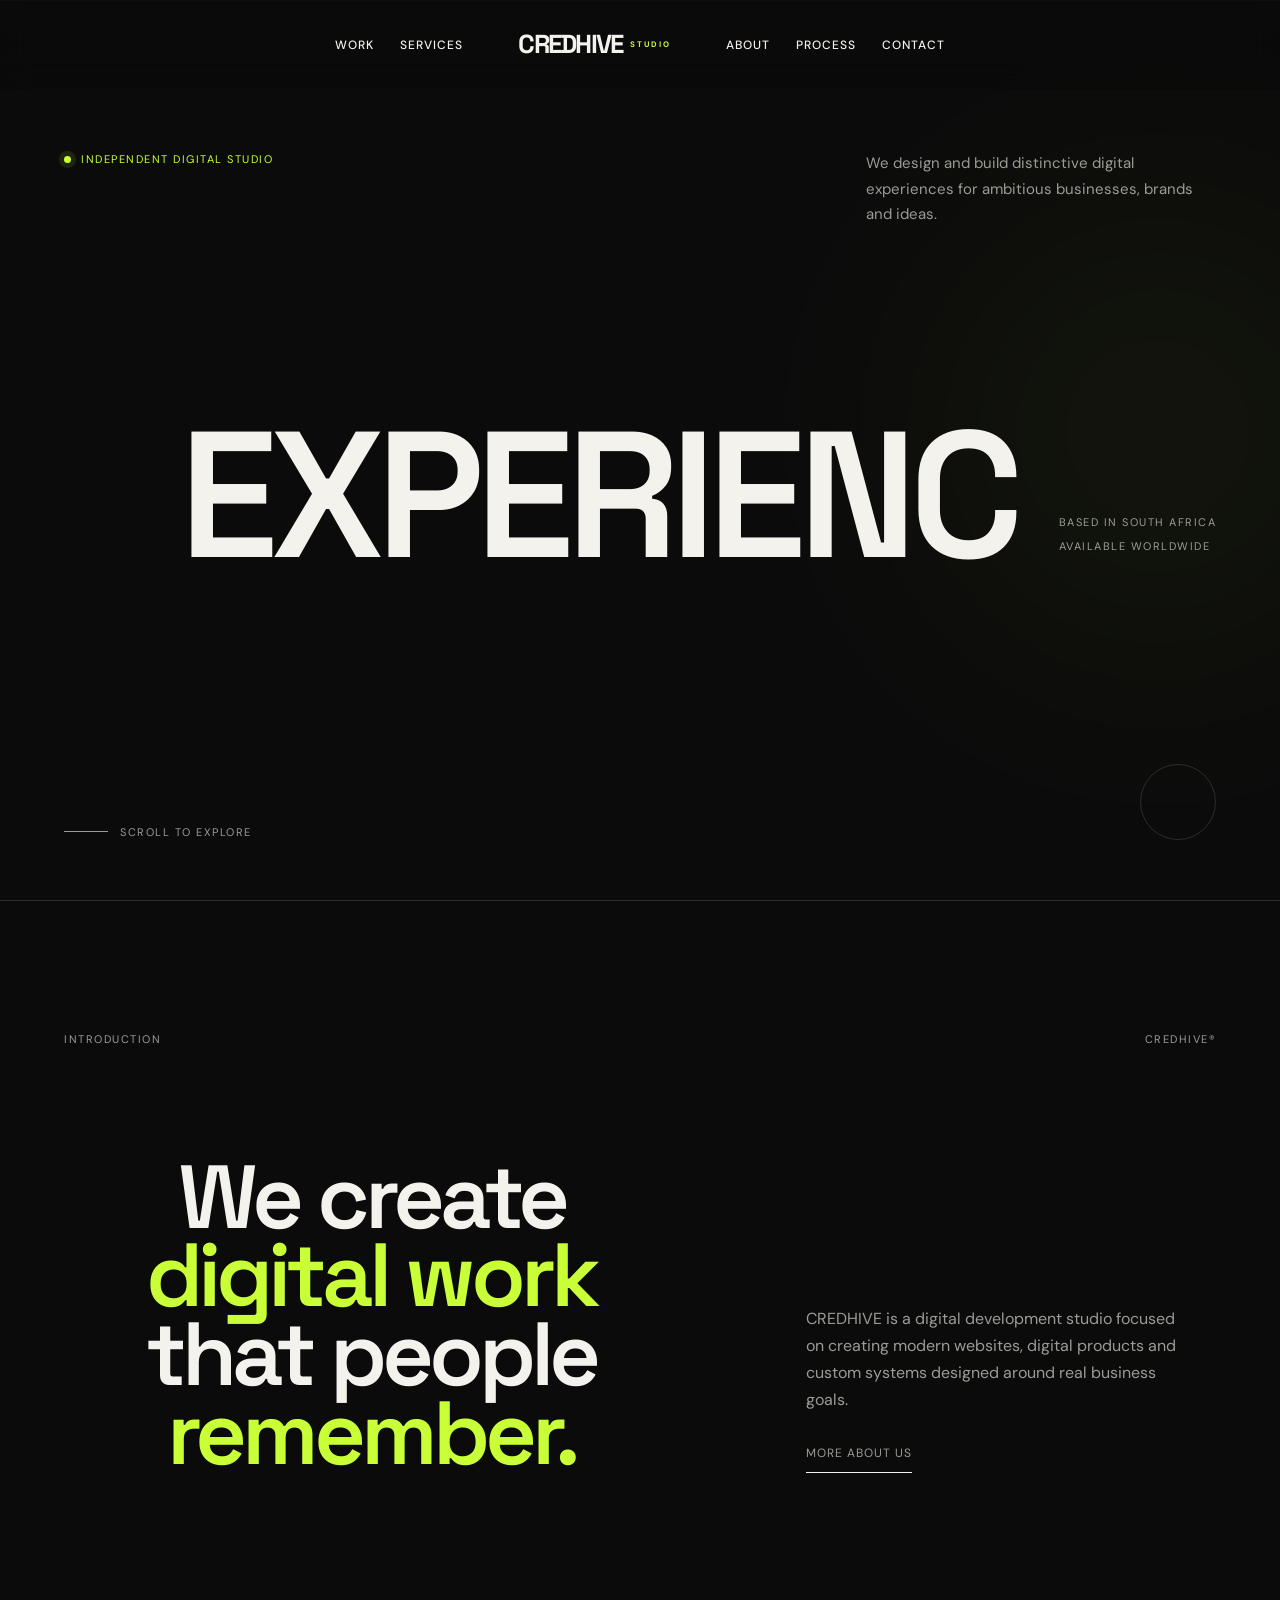
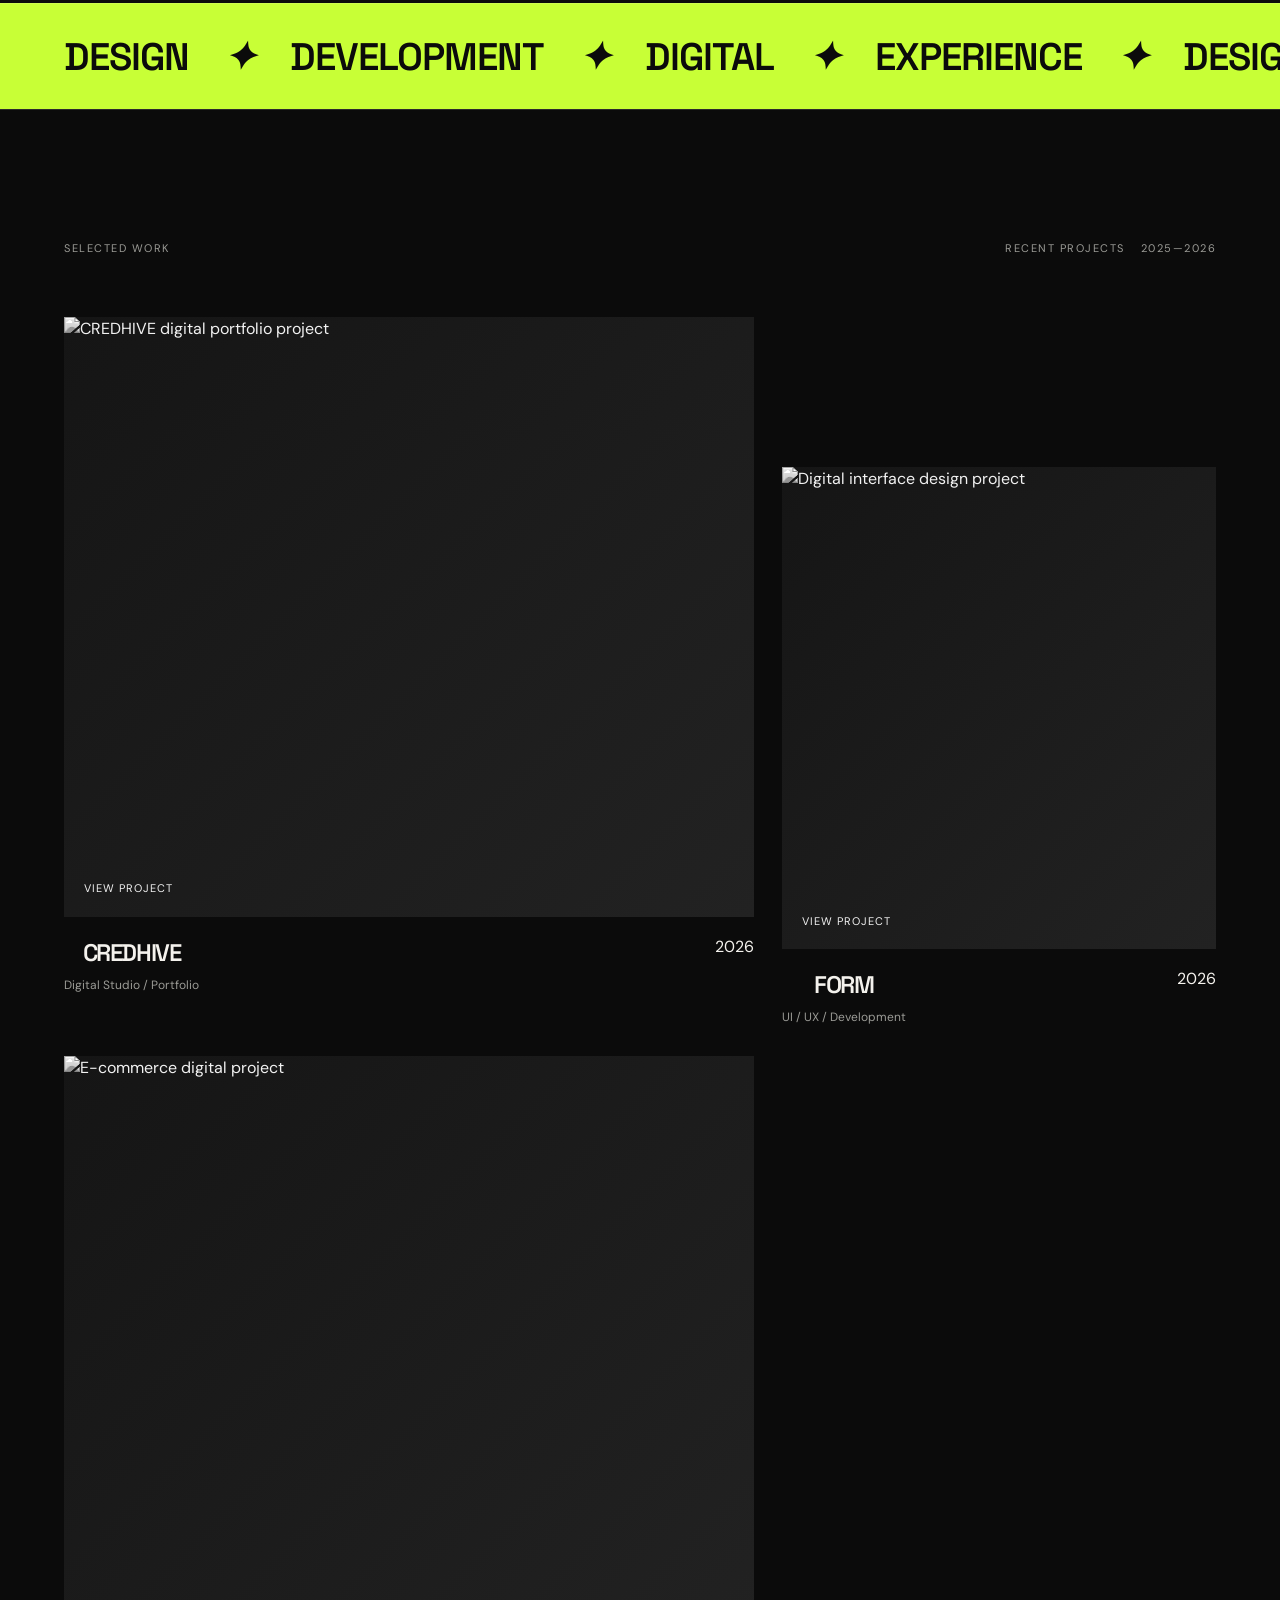
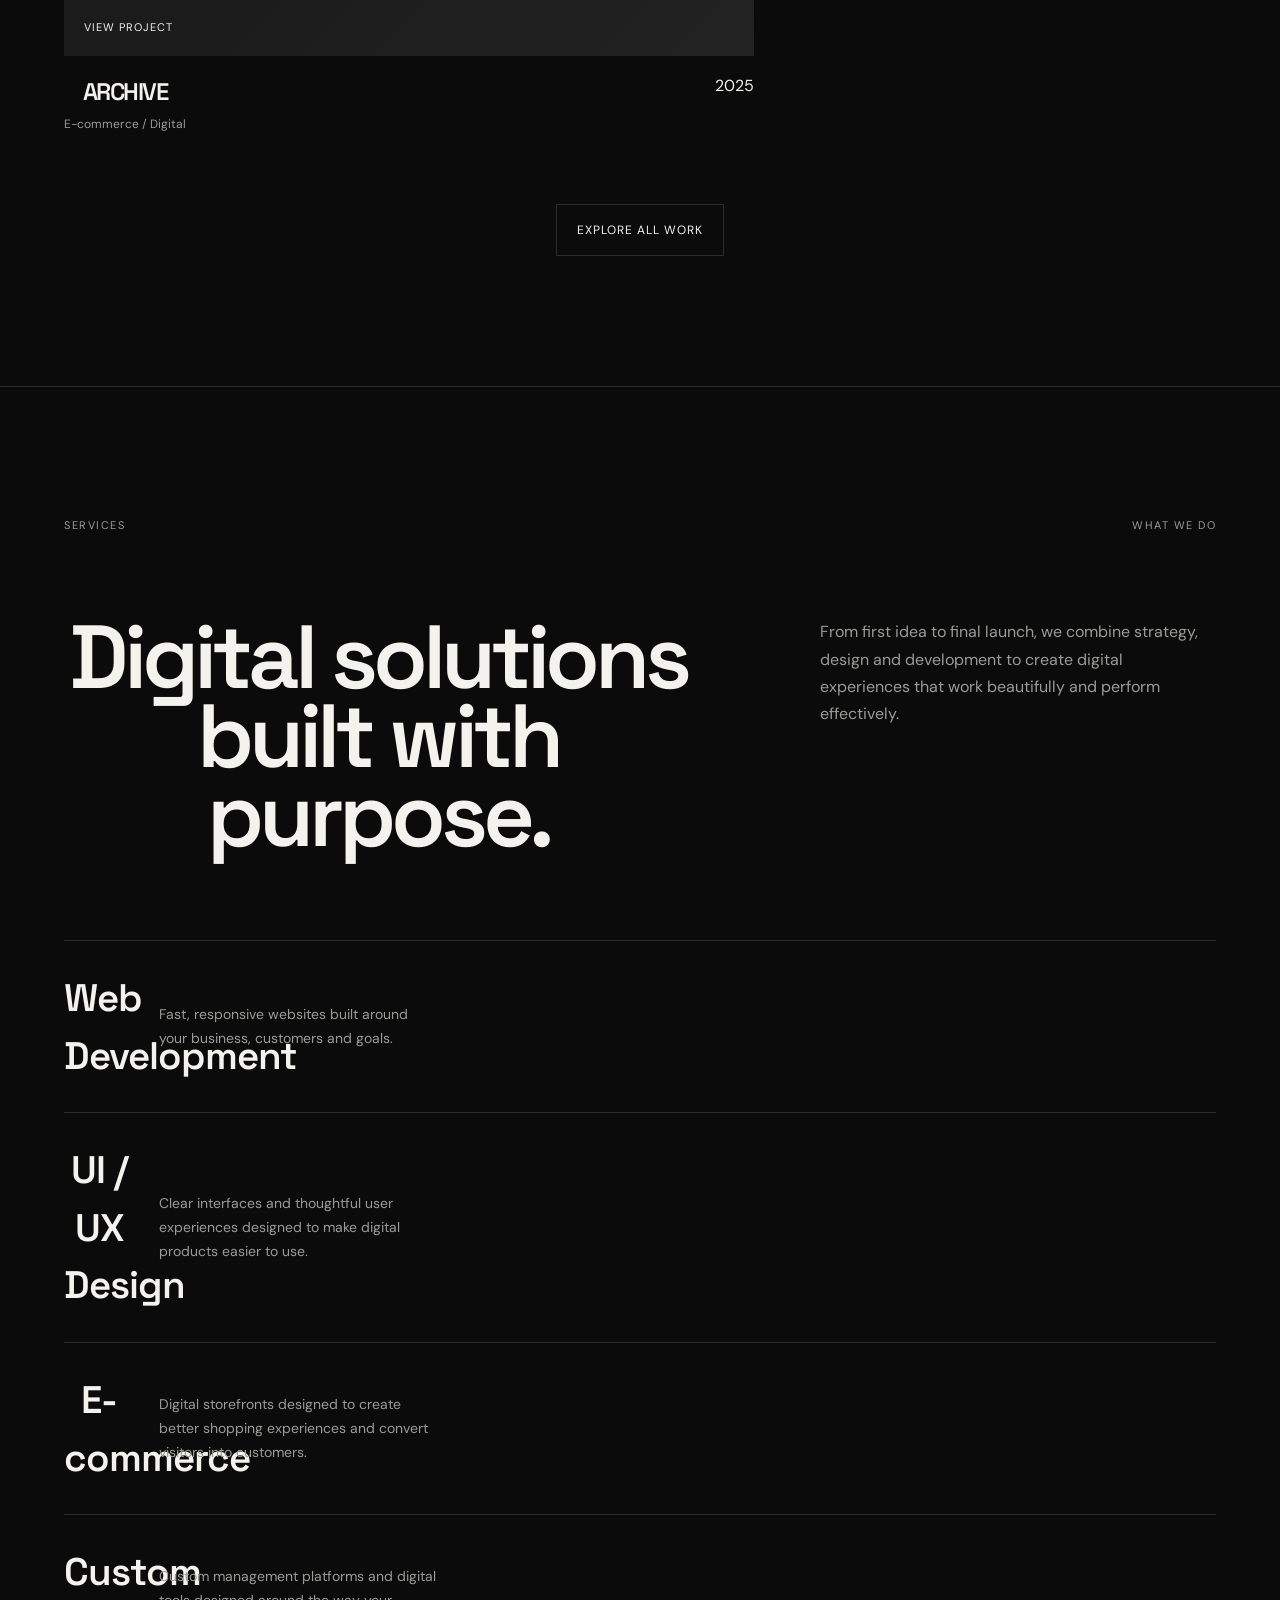
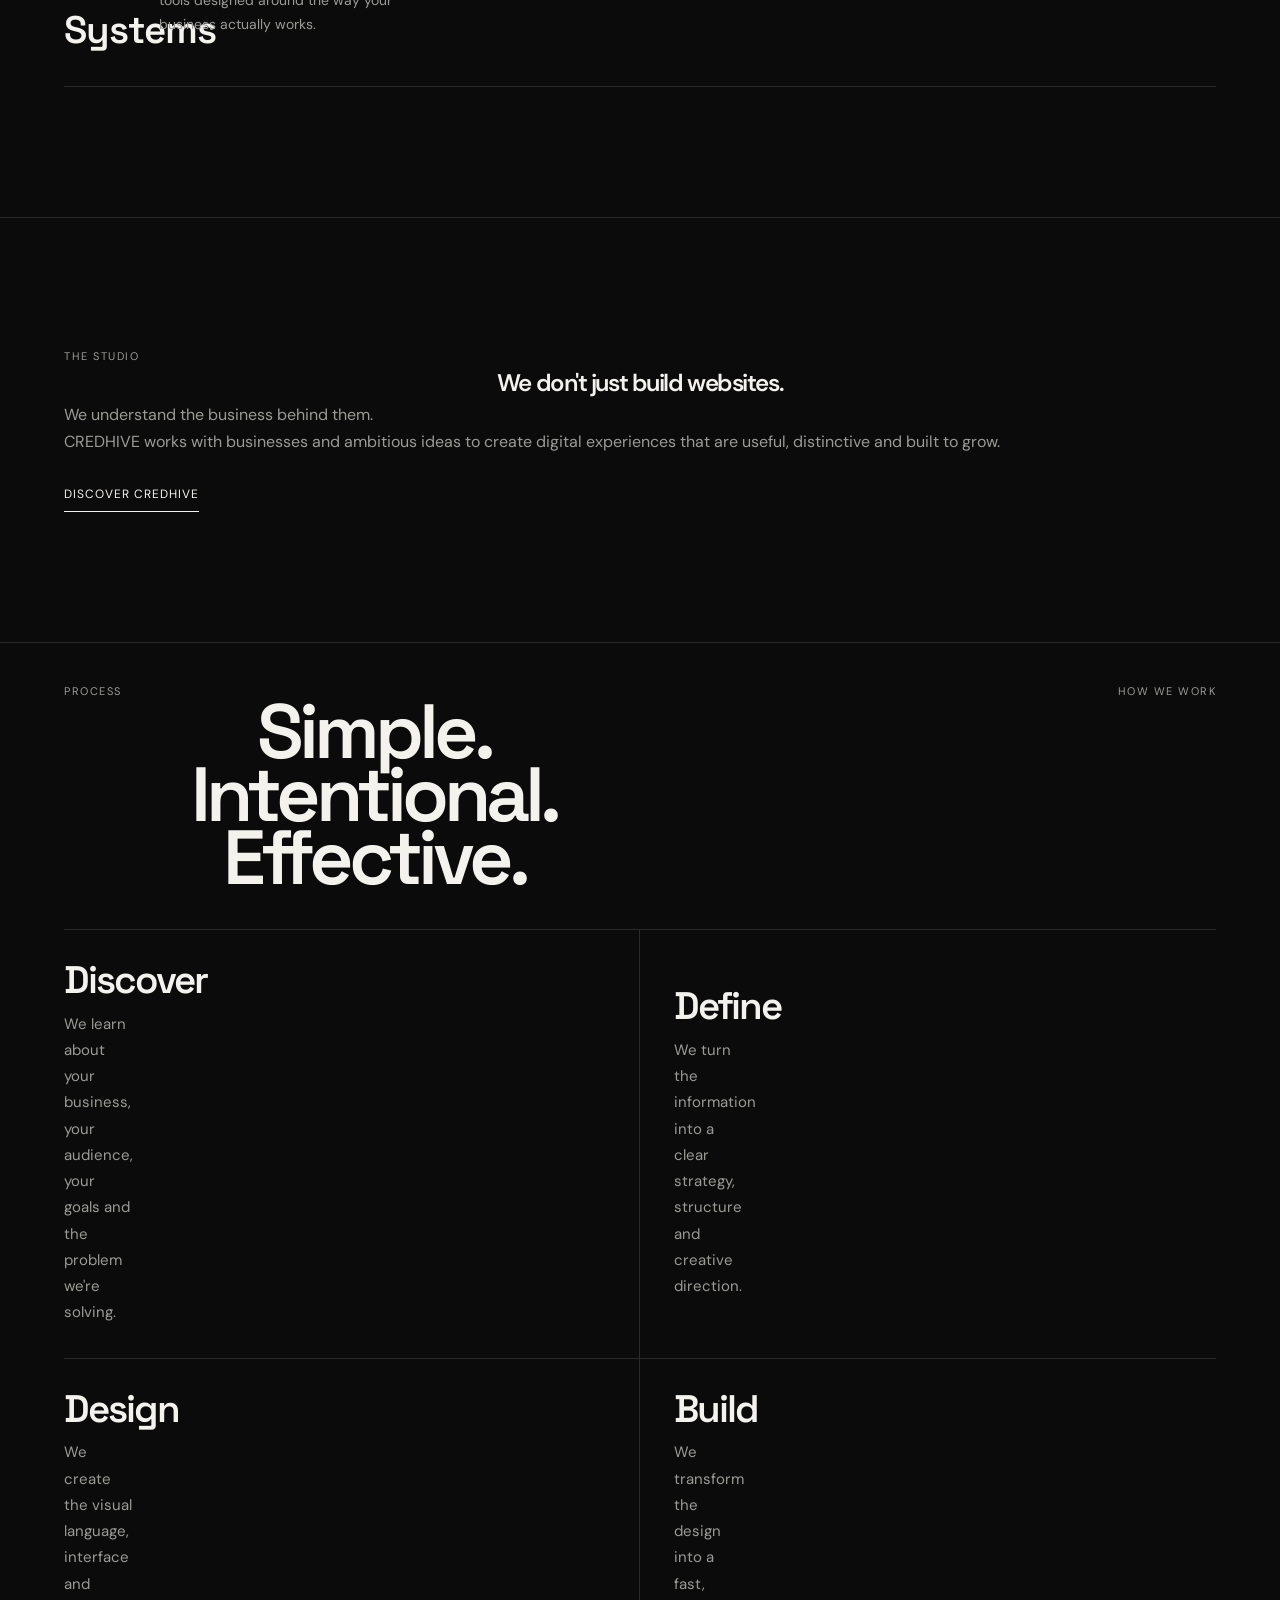
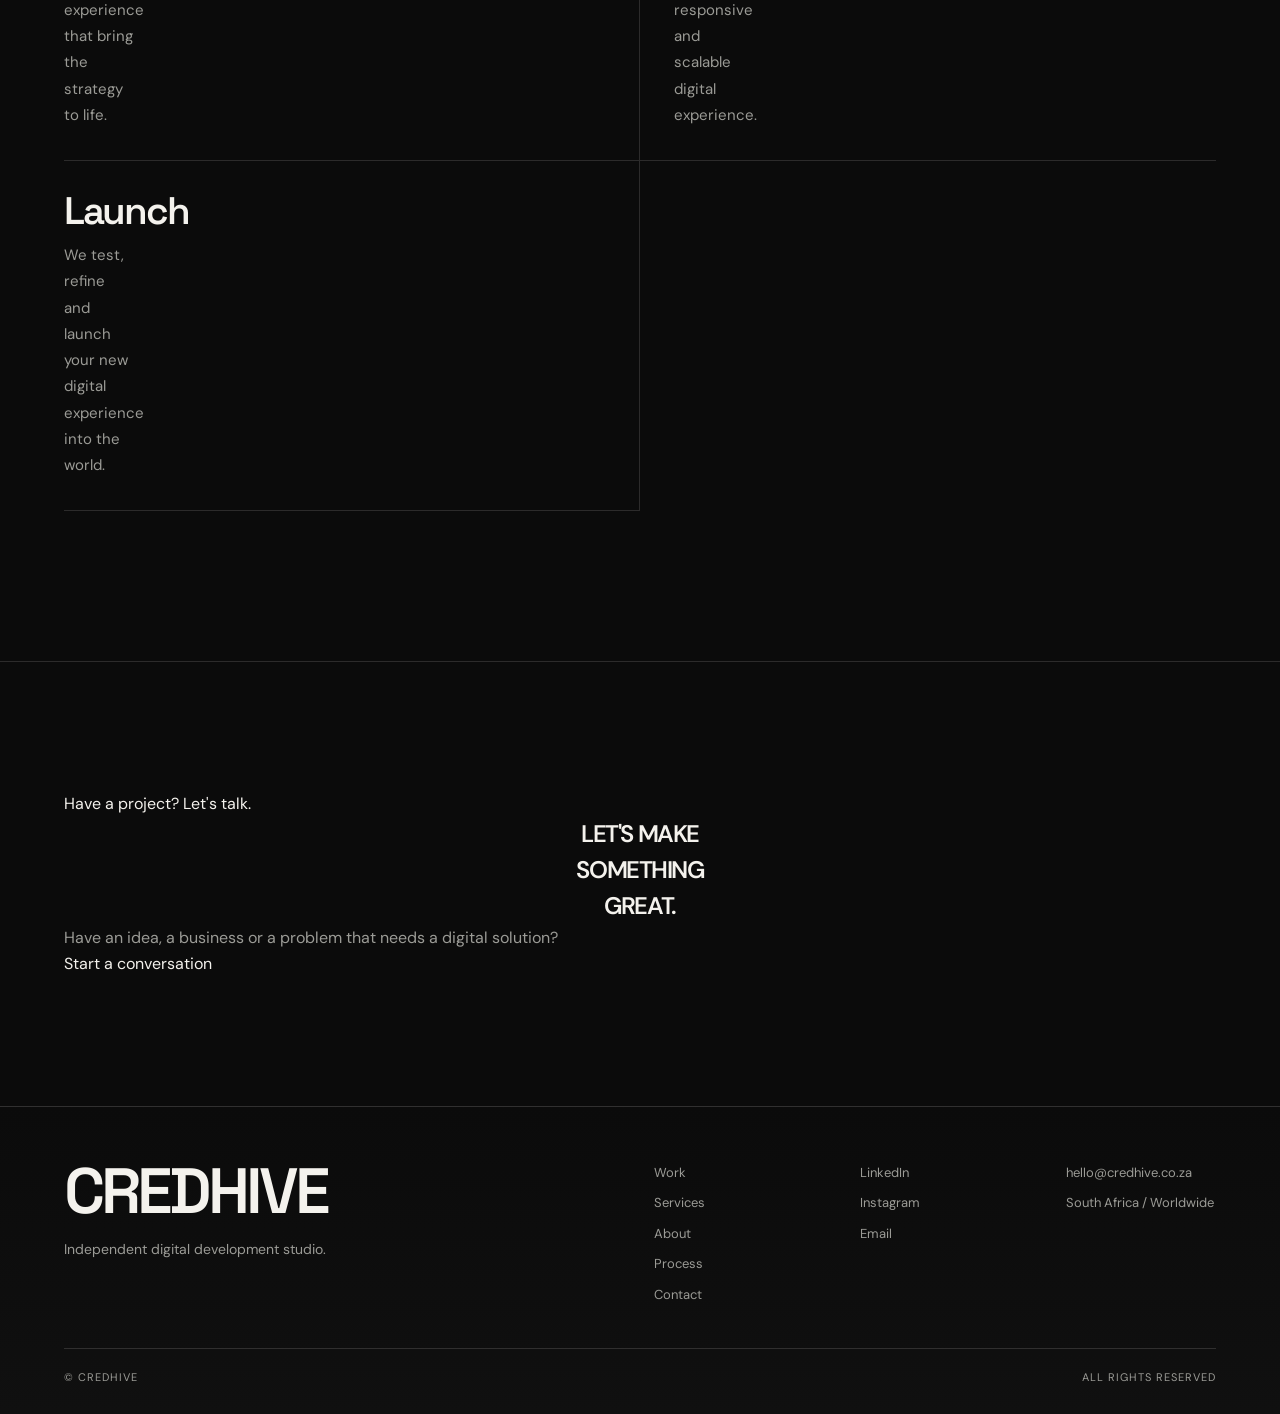
==== commit 0fc402b1: "Refactor HTML structure and remove unnecessary elements across multiple pages; update CSS for improv" ====
--- a/index.html
+++ b/index.html
@@ -15,8 +15,7 @@
   </div>
 
   <div class="loader-line">
-    <span></span>
-  </div>
+</div>
 
   <div class="loader-counter">
     <span id="loaderCounter">0</span>%
@@ -44,8 +43,7 @@
     </div>
 
     <button class="menu" id="menu" type="button" aria-label="Open menu" aria-expanded="false">
-      <span></span>
-      <span></span>
+<span></span>
     </button>
   </nav>
 
@@ -104,12 +102,7 @@
     <div class="hero-title-wrap">
 
       <h1 class="hero-title">
-
-        <span class="hero-line">
-          Digital
-        </span>
-
-        <span class="hero-line hero-line-offset">
+<span class="hero-line hero-line-offset">
           Experiences
         </span>
 
@@ -151,12 +144,7 @@
       class="hero-circle"
       aria-label="Scroll to selected work"
     >
-
-      <span>
-        ↓
-      </span>
-
-    </a>
+</a>
 
   </div>
 
@@ -173,7 +161,7 @@
   <div class="statement-top">
 
     <span>
-      01 / Introduction
+      Introduction
     </span>
 
     <span>
@@ -210,10 +198,7 @@
       >
 
         More about us
-
-        <span>↗</span>
-
-      </a>
+</a>
 
     </div>
 
@@ -295,7 +280,7 @@
   <div class="section-heading">
 
     <div class="section-label">
-      02 / Selected Work
+      Selected Work
     </div>
 
     <div class="section-heading-right">
@@ -316,7 +301,7 @@
   <div class="work-list">
 
 
-    <!-- PROJECT 01 -->
+    
 
     <article class="project-card project-large">
 
@@ -335,12 +320,7 @@
             <span>
               View project
             </span>
-
-            <span>
-              ↗
-            </span>
-
-          </div>
+</div>
 
         </div>
 
@@ -371,7 +351,7 @@
 
 
 
-    <!-- PROJECT 02 -->
+    
 
     <article class="project-card project-small">
 
@@ -390,12 +370,7 @@
             <span>
               View project
             </span>
-
-            <span>
-              ↗
-            </span>
-
-          </div>
+</div>
 
         </div>
 
@@ -426,7 +401,7 @@
 
 
 
-    <!-- PROJECT 03 -->
+    
 
     <article class="project-card project-medium">
 
@@ -445,12 +420,7 @@
             <span>
               View project
             </span>
-
-            <span>
-              ↗
-            </span>
-
-          </div>
+</div>
 
         </div>
 
@@ -492,12 +462,7 @@
       <span>
         Explore all work
       </span>
-
-      <span>
-        ↗
-      </span>
-
-    </a>
+</a>
 
   </div>
 
@@ -517,7 +482,7 @@
   <div class="section-heading">
 
     <div class="section-label">
-      03 / Services
+      Services
     </div>
 
     <div class="section-heading-right">
@@ -553,12 +518,7 @@
 
 
     <div class="service-row">
-
-      <div class="service-number">
-        01
-      </div>
-
-      <h3>
+<h3>
         Web Development
       </h3>
 
@@ -572,19 +532,14 @@
       </div>
 
       <div class="service-arrow">
-        ↗
+        
       </div>
 
     </div>
 
 
     <div class="service-row">
-
-      <div class="service-number">
-        02
-      </div>
-
-      <h3>
+<h3>
         UI / UX Design
       </h3>
 
@@ -599,19 +554,14 @@
       </div>
 
       <div class="service-arrow">
-        ↗
+        
       </div>
 
     </div>
 
 
     <div class="service-row">
-
-      <div class="service-number">
-        03
-      </div>
-
-      <h3>
+<h3>
         E-commerce
       </h3>
 
@@ -626,19 +576,14 @@
       </div>
 
       <div class="service-arrow">
-        ↗
+        
       </div>
 
     </div>
 
 
     <div class="service-row">
-
-      <div class="service-number">
-        04
-      </div>
-
-      <h3>
+<h3>
         Custom Systems
       </h3>
 
@@ -653,7 +598,7 @@
       </div>
 
       <div class="service-arrow">
-        ↗
+        
       </div>
 
     </div>
@@ -673,7 +618,7 @@
   <div class="section-heading">
 
     <div class="section-label">
-      04 / The Studio
+      The Studio
     </div>
 
   </div>
@@ -707,12 +652,7 @@
       >
 
         Discover CREDHIVE
-
-        <span>
-          ↗
-        </span>
-
-      </a>
+</a>
 
     </div>
 
@@ -734,7 +674,7 @@
   <div class="section-heading">
 
     <div class="section-label">
-      05 / Process
+      Process
     </div>
 
     <div class="section-heading-right">
@@ -765,12 +705,7 @@
 
 
     <div class="process-item">
-
-      <div class="process-number">
-        01
-      </div>
-
-      <div class="process-content">
+<div class="process-content">
 
         <h3>
           Discover
@@ -788,12 +723,7 @@
 
 
     <div class="process-item">
-
-      <div class="process-number">
-        02
-      </div>
-
-      <div class="process-content">
+<div class="process-content">
 
         <h3>
           Define
@@ -811,12 +741,7 @@
 
 
     <div class="process-item">
-
-      <div class="process-number">
-        03
-      </div>
-
-      <div class="process-content">
+<div class="process-content">
 
         <h3>
           Design
@@ -834,12 +759,7 @@
 
 
     <div class="process-item">
-
-      <div class="process-number">
-        04
-      </div>
-
-      <div class="process-content">
+<div class="process-content">
 
         <h3>
           Build
@@ -857,12 +777,7 @@
 
 
     <div class="process-item">
-
-      <div class="process-number">
-        05
-      </div>
-
-      <div class="process-content">
+<div class="process-content">
 
         <h3>
           Launch
@@ -931,12 +846,7 @@
         <span>
           Start a conversation
         </span>
-
-        <span>
-          ↗
-        </span>
-
-      </a>
+</a>
 
     </div>
 
@@ -954,8 +864,7 @@
 
     <div class="footer-columns">
       <div class="footer-column">
-        <span class="footer-title">Navigation</span>
-        <a href="work.html">Work</a>
+<a href="work.html">Work</a>
         <a href="services.html">Services</a>
         <a href="about.html">About</a>
         <a href="process.html">Process</a>
@@ -963,15 +872,13 @@
       </div>
 
       <div class="footer-column">
-        <span class="footer-title">Connect</span>
-        <a href="https://www.linkedin.com" target="_blank" rel="noreferrer">LinkedIn</a>
+<a href="https://www.linkedin.com" target="_blank" rel="noreferrer">LinkedIn</a>
         <a href="https://www.instagram.com" target="_blank" rel="noreferrer">Instagram</a>
         <a href="mailto:hello@credhive.co.za">Email</a>
       </div>
 
       <div class="footer-column">
-        <span class="footer-title">Contact</span>
-        <a href="mailto:hello@credhive.co.za">hello@credhive.co.za</a>
+<a href="mailto:hello@credhive.co.za">hello@credhive.co.za</a>
         <span>South Africa / Worldwide</span>
       </div>
     </div>
--- a/style.css
+++ b/style.css
@@ -1013,6 +1013,8 @@
 
 
 .service-number {
+  display: none;
+  display: none;
   color: var(--muted);
 
   font-size: 12px;
@@ -1035,6 +1037,7 @@
 
 
 .service-arrow {
+  display: none;
   text-align: right;
 
   font-size: 27px;
@@ -1181,6 +1184,8 @@
 
 
 .process-number {
+  display: none;
+  display: none;
   color: var(--accent);
   font-size: 11px;
   text-transform: uppercase;
@@ -1253,6 +1258,8 @@
 
 
 .process-number {
+  display: none;
+  display: none;
   color: var(--accent);
 
   font-size: 12px;
@@ -1581,6 +1588,8 @@
 
 
 .work-project-number {
+  display: none;
+  display: none;
   align-self: start;
 
   color: var(--accent);
@@ -1900,6 +1909,7 @@
 
 
 .about-page-label {
+  display: none;
   margin-bottom: 70px;
 
   color: var(--accent);
@@ -2033,6 +2043,8 @@
 
 
 .about-service-number {
+  display: none;
+  display: none;
   color: var(--muted);
 
   font-size: 11px;
@@ -2040,6 +2052,7 @@
 
 
 .about-service-icon {
+  display: none;
   position: absolute;
 
   top: 30px;
@@ -2088,6 +2101,8 @@
 
 .about-service-card:hover
 .about-service-number {
+  display: none;
+  display: none;
   color: rgba(11, 11, 11, .6);
 }
 
@@ -2104,6 +2119,7 @@
 
 
 .about-philosophy .about-page-label {
+  display: none;
   color: #6a8b00;
 }
 
@@ -2506,6 +2522,46 @@
   letter-spacing: -8px;
 
   font-weight: 600;
+}
+
+
+.services-page-hero-bottom {
+  display: grid;
+  grid-template-columns: minmax(0, 1fr) auto;
+  align-items: end;
+  gap: 40px;
+  margin-top: 48px;
+}
+
+
+.services-page-hero-bottom p {
+  max-width: 560px;
+  color: var(--muted);
+  font-size: 16px;
+  line-height: 1.7;
+}
+
+
+.services-page-button {
+  display: inline-flex;
+  align-items: center;
+  justify-content: center;
+  width: fit-content;
+  padding: 16px 24px;
+  border: 1px solid var(--accent);
+  background: var(--accent);
+  color: var(--black);
+  font-size: 12px;
+  text-transform: uppercase;
+  letter-spacing: 1px;
+  transition: background .3s ease, color .3s ease, transform .3s ease;
+}
+
+
+.services-page-button:hover {
+  background: transparent;
+  color: var(--accent);
+  transform: translateY(-2px);
 }
 
 
@@ -3177,6 +3233,8 @@
 
 
 .process-step-number {
+  display: none;
+  display: none;
   color: var(--accent);
   font-size: 12px;
   text-transform: uppercase;
@@ -4536,6 +4594,7 @@
 
 
   .service-arrow {
+  display: none;
     font-size: 22px;
   }
 
@@ -4849,6 +4908,7 @@
 
 
   .about-page-label {
+  display: none;
     margin-bottom: 45px;
   }
 
@@ -5044,6 +5104,17 @@
     );
 
     letter-spacing: -5px;
+  }
+
+
+  .services-page-hero-bottom {
+    display: block;
+    margin-top: 36px;
+  }
+
+
+  .services-page-button {
+    margin-top: 26px;
   }
 
 
@@ -6008,6 +6079,7 @@
 
 .service-number,
 .service-arrow {
+  display: none;
   color: var(--accent);
   font-size: 12px;
 }
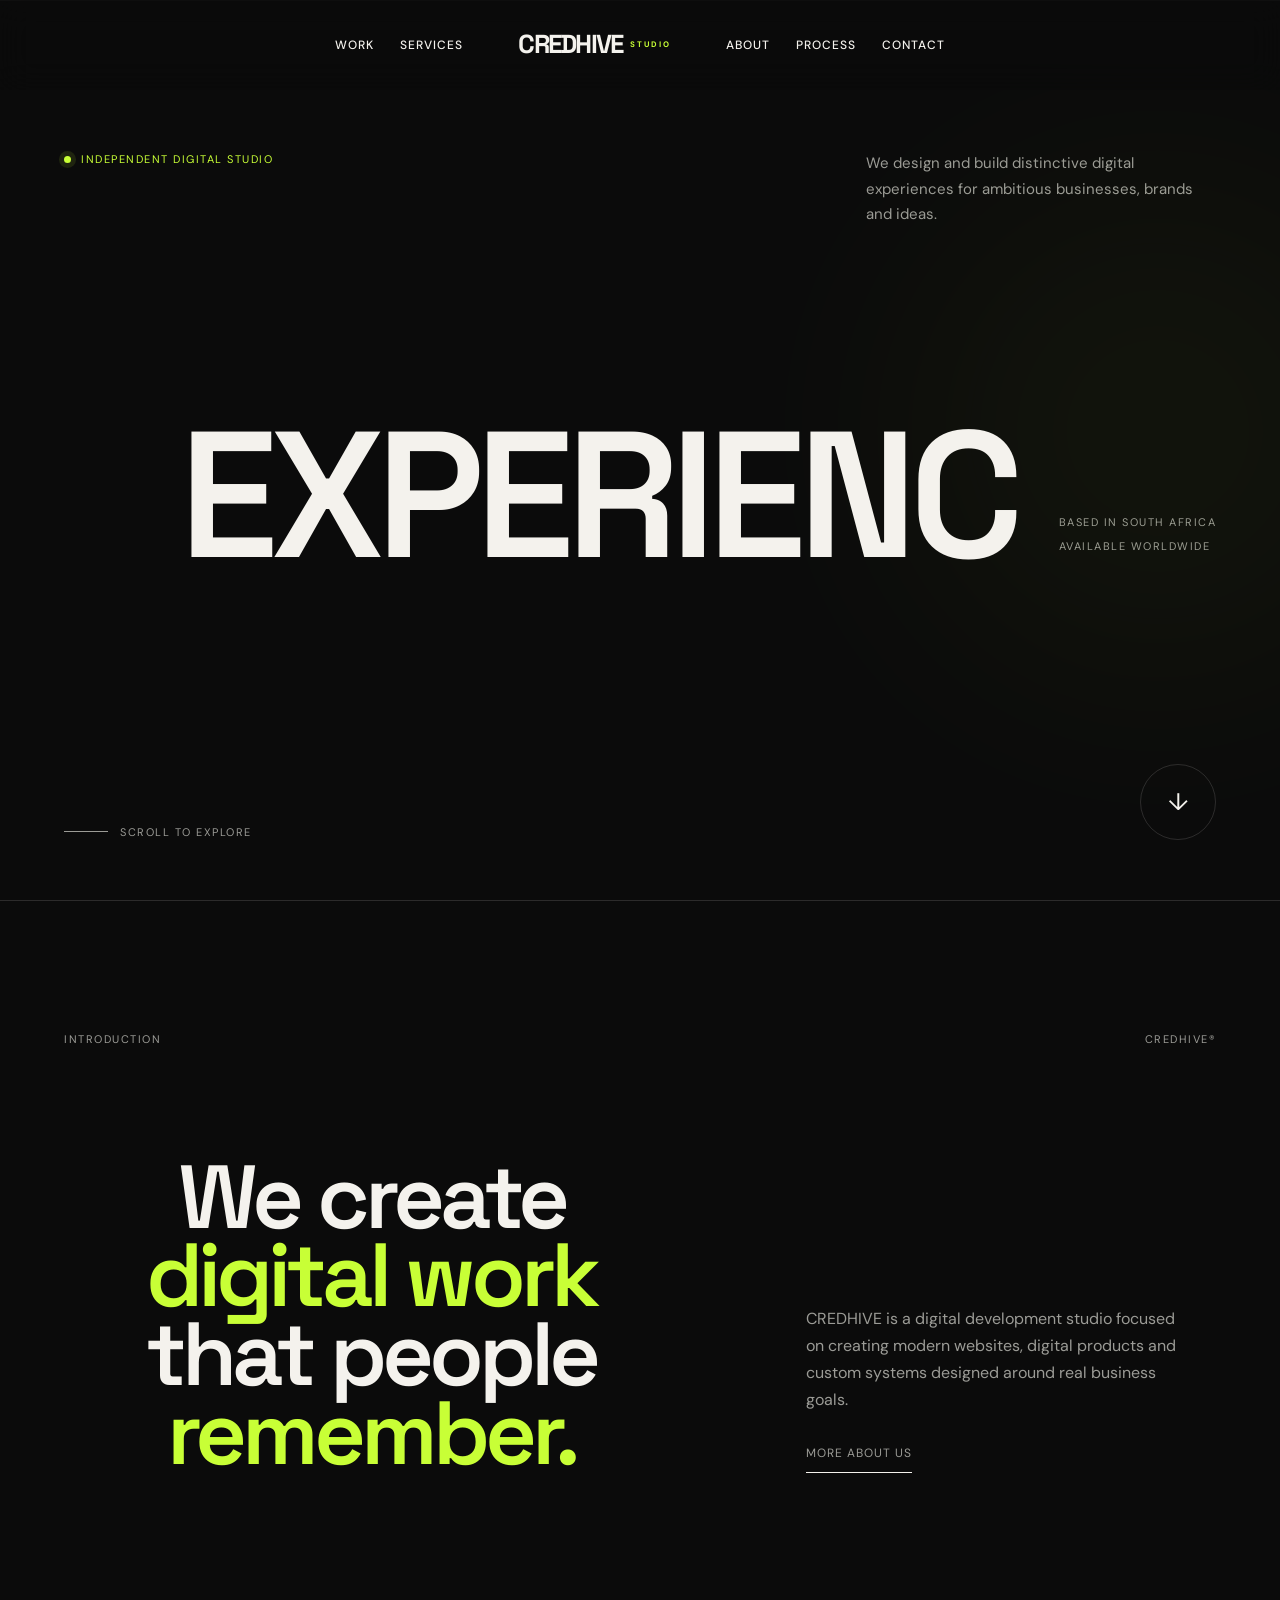
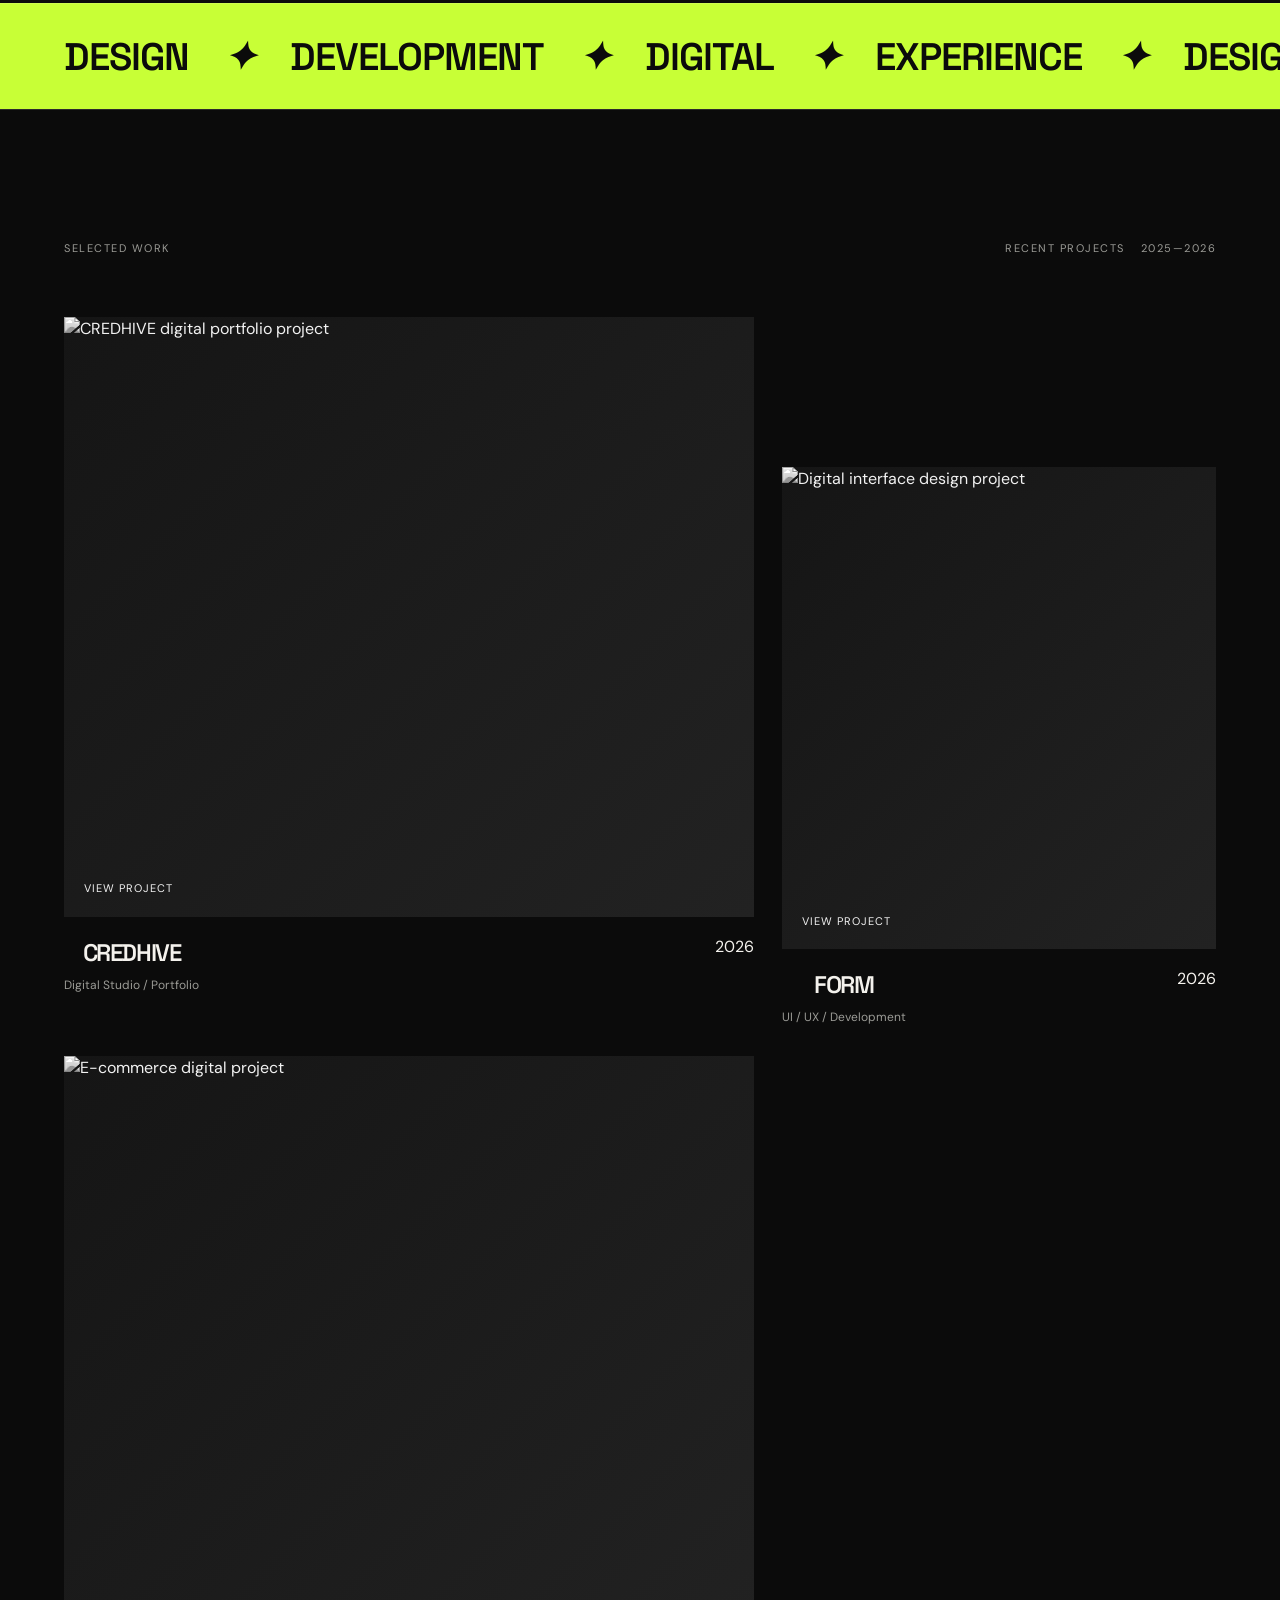
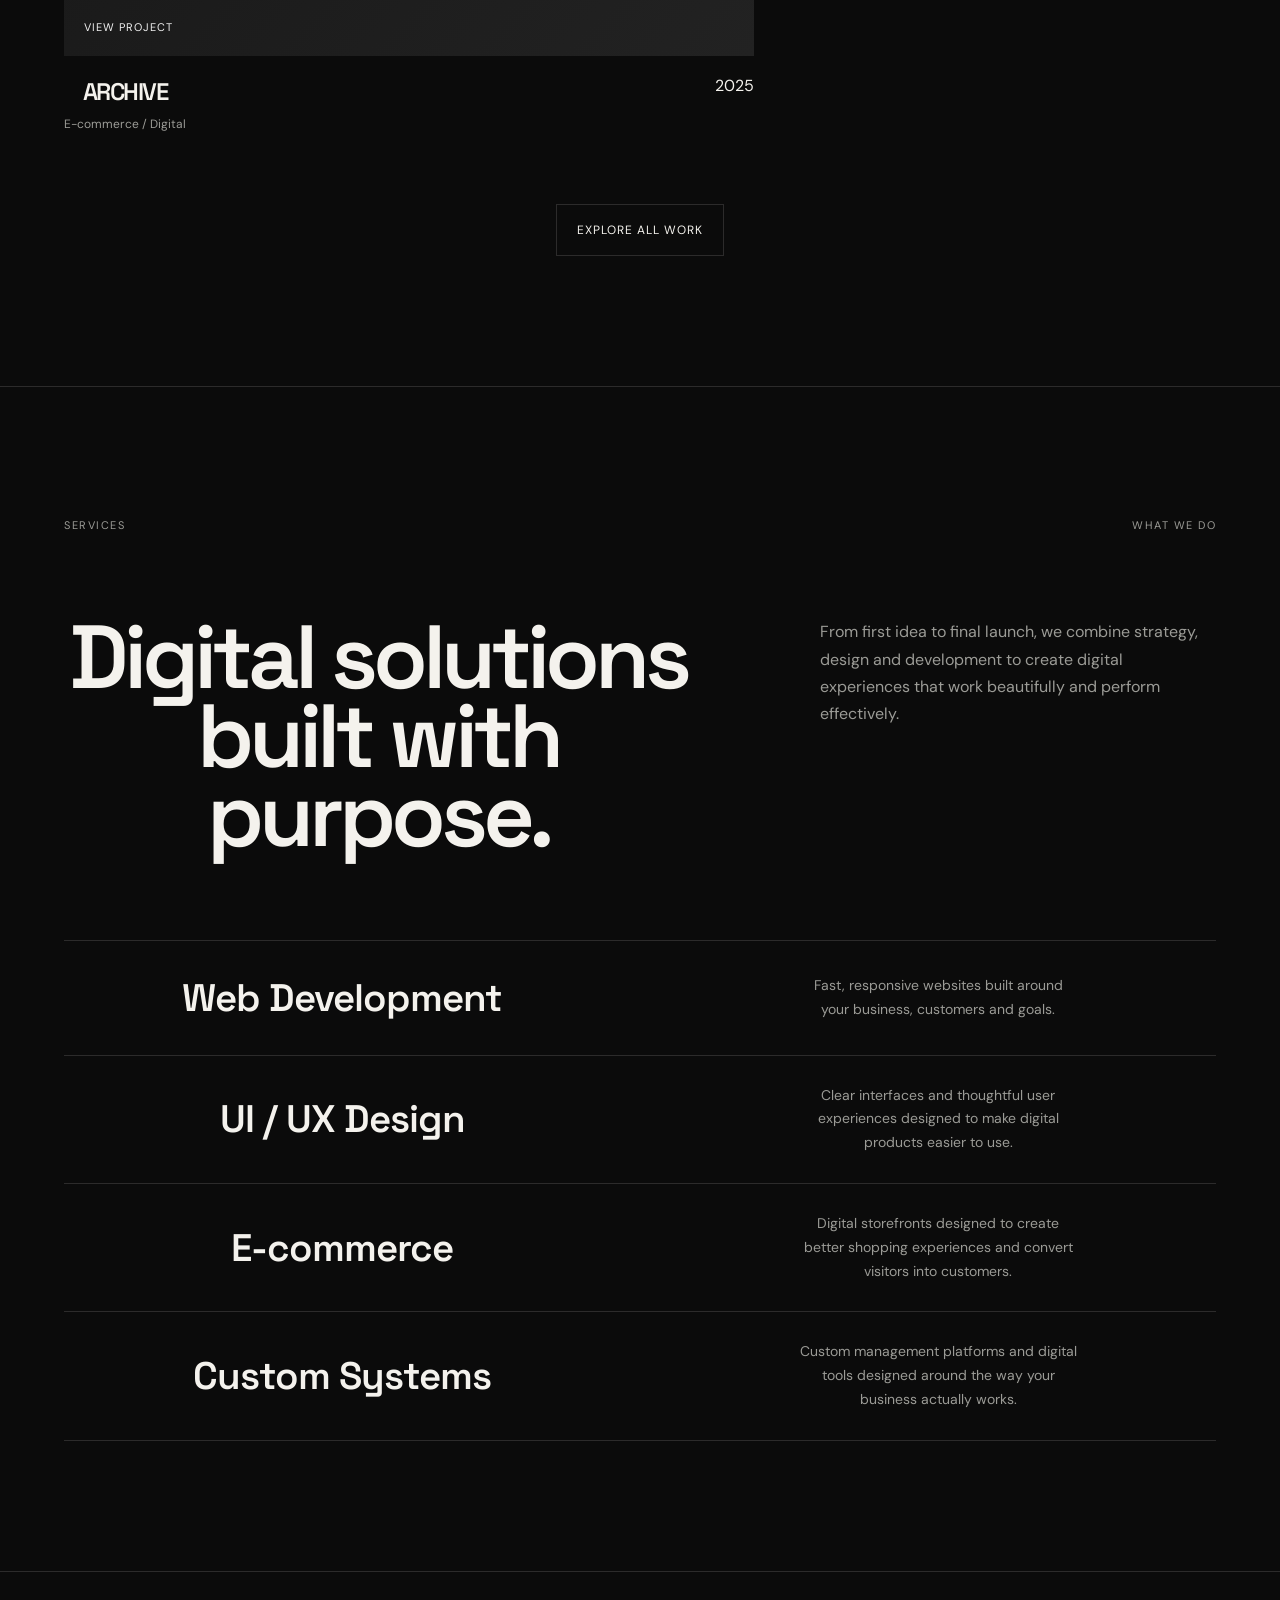
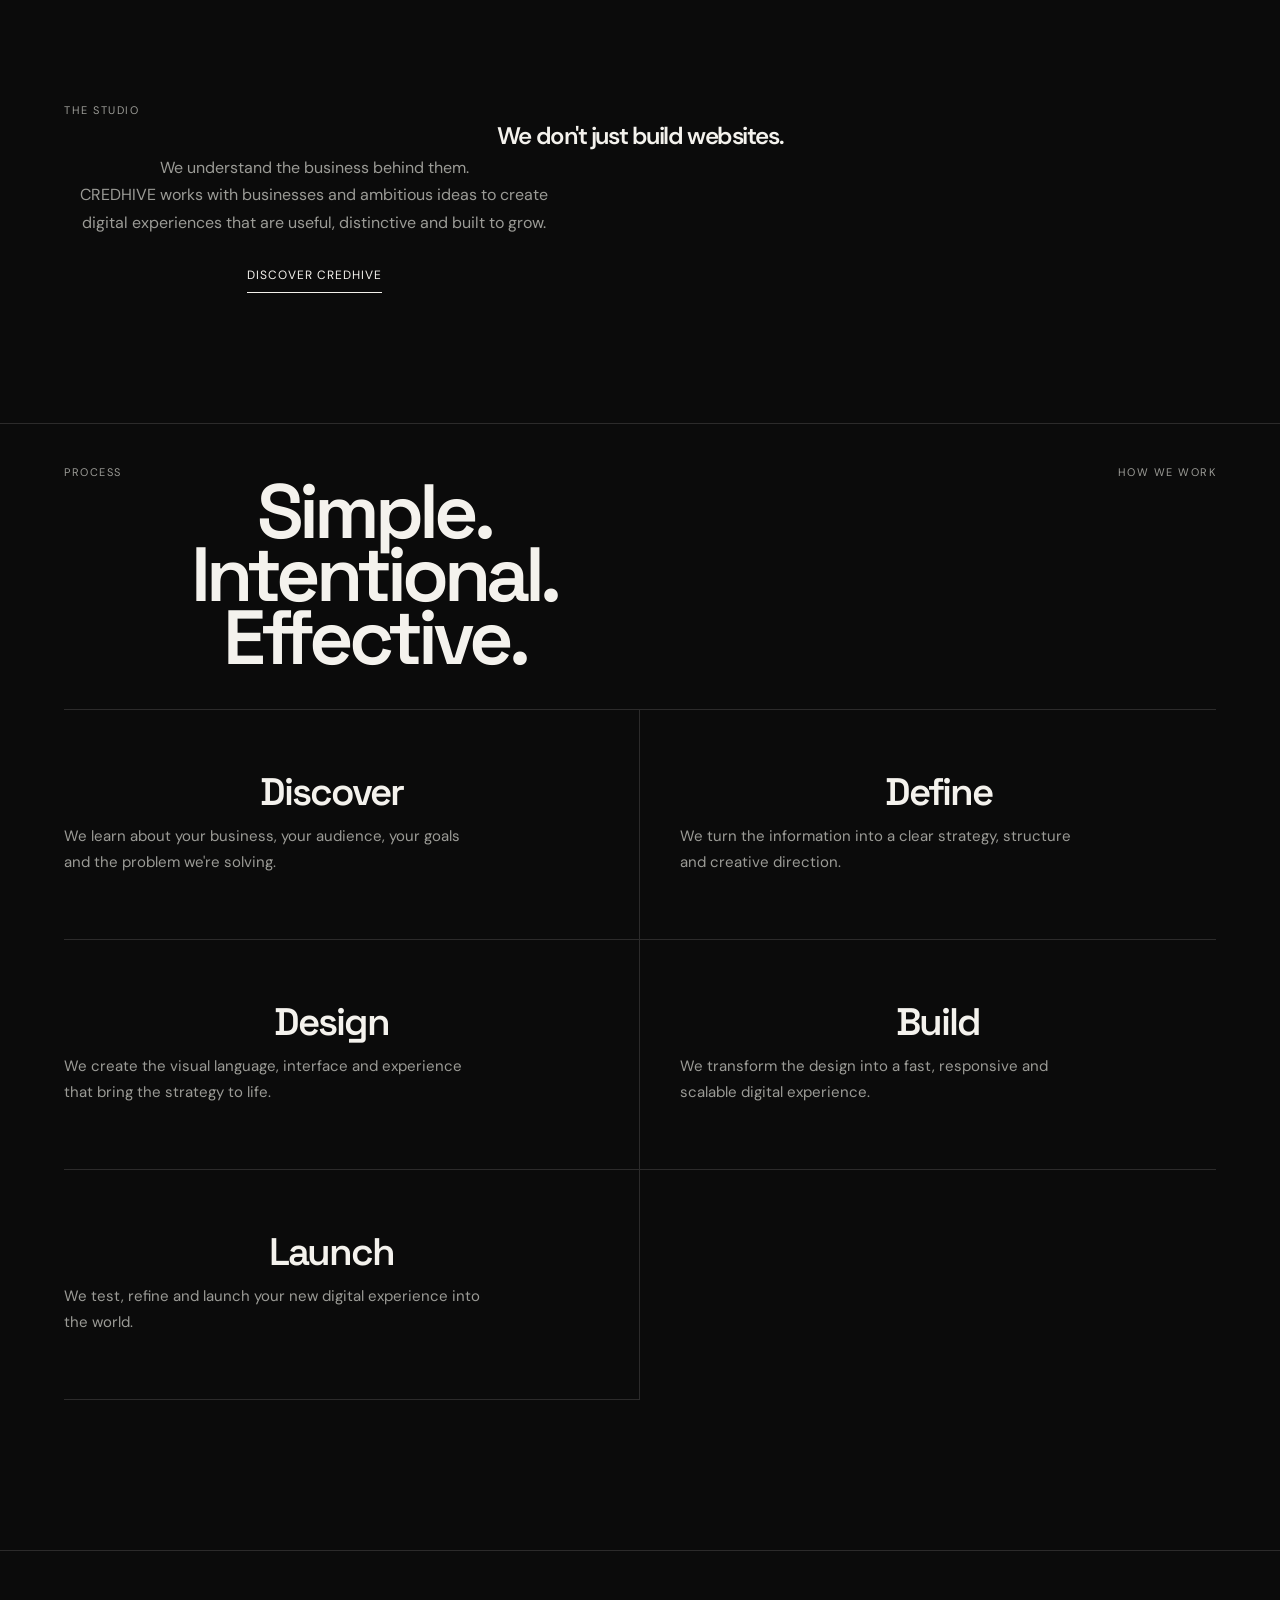
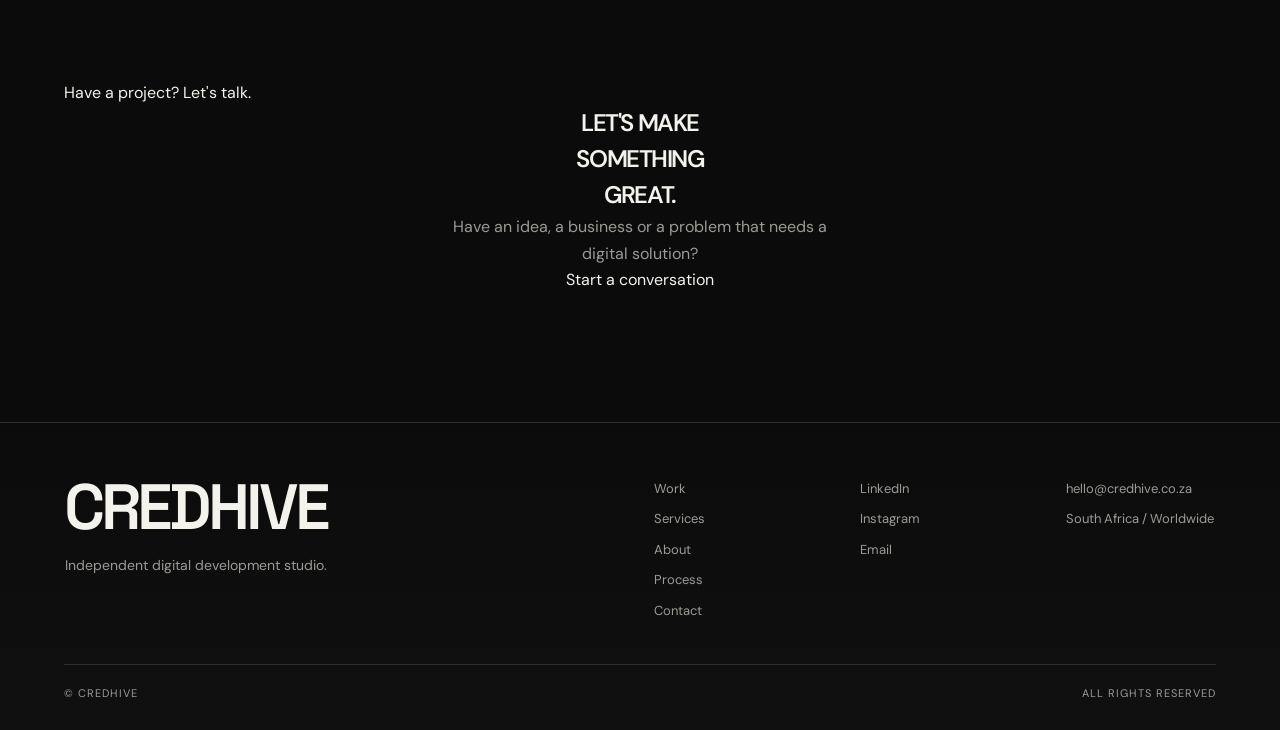
==== commit 24f49430: "Refactor HTML structure and remove unnecessary elements across multiple pages; update CSS for improv" ====
--- a/index.html
+++ b/index.html
@@ -43,7 +43,8 @@
     </div>
 
     <button class="menu" id="menu" type="button" aria-label="Open menu" aria-expanded="false">
-<span></span>
+      <span></span>
+      <span></span>
     </button>
   </nav>
 
@@ -144,6 +145,7 @@
       class="hero-circle"
       aria-label="Scroll to selected work"
     >
+      <span aria-hidden="true">↓</span>
 </a>
 
   </div>
--- a/style.css
+++ b/style.css
@@ -696,8 +696,6 @@
 
   color: var(--muted);
 
-  font-size: 15px;
-
   line-height: 1.7;
 }
 
@@ -1163,8 +1161,8 @@
 
 .process-item {
   display: grid;
-  grid-template-columns: 70px minmax(0, 1fr);
-  gap: 24px;
+  grid-template-columns: minmax(0, 1fr);
+  gap: 0;
   min-height: 230px;
   padding: 32px 20px 32px 0;
   border-bottom: 1px solid var(--line);
@@ -1173,13 +1171,13 @@
 
 
 .process-item:nth-child(odd) {
-  padding-right: 34px;
+  padding-right: 40px;
   border-right: 1px solid var(--line);
 }
 
 
 .process-item:nth-child(even) {
-  padding-left: 34px;
+  padding-left: 40px;
 }
 
 
@@ -1247,6 +1245,23 @@
 }
 
 
+.contact-action {
+  display: flex;
+  flex-direction: column;
+  align-items: center;
+  max-width: 430px;
+  margin-left: auto;
+  margin-right: auto;
+  text-align: center;
+}
+.contact-action p {
+  max-width: 390px;
+  margin-left: auto;
+  margin-right: auto;
+}
+.contact-action .contact-button {
+  justify-content: center;
+}
 .process:first-child {
   padding-left: 0;
 }
@@ -1381,9 +1396,9 @@
 .about-final-button:hover {
   background: var(--black);
 
-  color: var(--accent);
-
-  gap: 24px;
+  max-width: 500px;
+  justify-self: center;
+  text-align: center;
   box-shadow: 0 12px 30px rgba(11,11,11,0.12);
 }
 
@@ -1414,12 +1429,15 @@
 .footer-brand {
   display: flex;
   flex-direction: column;
+  align-items: center;
   gap: 18px;
   max-width: 360px;
+  text-align: center;
 }
 
 
 .footer-logo {
+  display: inline-block;
   font-family: "Space Grotesk", sans-serif;
   font-size: clamp(42px, 5vw, 68px);
   line-height: .9;
@@ -1909,7 +1927,7 @@
 
 
 .about-page-label {
-  display: none;
+  display: block;
   margin-bottom: 70px;
 
   color: var(--accent);
@@ -1983,7 +2001,8 @@
 
 
 .about-services-heading {
-  margin-bottom: 80px;
+  max-width: 760px;
+  margin-bottom: 72px;
 }
 
 
@@ -2015,7 +2034,7 @@
 .about-service-card {
   position: relative;
 
-  min-height: 350px;
+  min-height: 330px;
 
   padding: 35px;
 
@@ -2065,7 +2084,7 @@
 .about-service-card h3 {
   max-width: 500px;
 
-  margin-top: 120px;
+  margin-top: 72px;
 
   font-family: "Space Grotesk", sans-serif;
 
@@ -2236,9 +2255,9 @@
 
 
 .about-why > h2 {
-  max-width: 1000px;
-
-  margin-bottom: 100px;
+  max-width: 900px;
+
+  margin-bottom: 72px;
 
   font-family: "Space Grotesk", sans-serif;
 
@@ -2262,13 +2281,11 @@
 .about-why-item {
   display: grid;
 
-  grid-template-columns:
-    100px
-    1fr;
-
-  gap: 30px;
-
-  padding: 40px 0;
+  grid-template-columns: minmax(0, 1fr) 260px;
+
+  gap: 50px;
+
+  padding: 34px 0;
 
   border-bottom: 1px solid var(--line);
 }
@@ -2284,11 +2301,7 @@
 .about-why-item h3 {
   font-family: "Space Grotesk", sans-serif;
 
-  font-size: clamp(
-    30px,
-    4vw,
-    55px
-  );
+  font-size: clamp(28px, 3.4vw, 48px);
 
   line-height: .95;
 
@@ -2299,7 +2312,7 @@
 .about-why-item p {
   max-width: 600px;
 
-  margin-top: 15px;
+  margin-top: 0;
 
   color: var(--muted);
 
@@ -3426,14 +3439,14 @@
 
 
 .process-experience {
-  padding: 120px 5vw;
+  padding: 130px 5vw 140px;
   border-top: 1px solid var(--line);
   background: rgba(255,255,255,0.02);
 }
 
 
 .process-experience h2 {
-  max-width: 820px;
+  max-width: 900px;
   font-family: "Space Grotesk", sans-serif;
   font-size: clamp(42px, 5.5vw, 95px);
   line-height: .84;
@@ -3443,22 +3456,28 @@
 
 .process-experience-grid {
   display: grid;
-  grid-template-columns: repeat(4, minmax(0, 1fr));
-  gap: 0;
-  margin-top: 52px;
+  grid-template-columns: repeat(2, minmax(0, 1fr));
+  gap: 0 34px;
+  margin-top: 64px;
   border-top: 1px solid var(--line);
 }
 
 
 .process-experience-card {
-  min-height: 260px;
-  padding: 26px 22px 28px 0;
+  min-height: 240px;
+  padding: 30px 0 34px;
+  border-bottom: 1px solid var(--line);
+}
+
+
+.process-experience-card:nth-child(odd) {
+  padding-right: 34px;
   border-right: 1px solid var(--line);
 }
 
 
-.process-experience-card:last-child {
-  border-right: none;
+.process-experience-card:nth-child(even) {
+  padding-left: 34px;
 }
 
 
@@ -3471,7 +3490,7 @@
 
 
 .process-experience-card h3 {
-  margin-top: 80px;
+  margin-top: 52px;
   font-family: "Space Grotesk", sans-serif;
   font-size: clamp(24px, 3vw, 38px);
   line-height: 1;
@@ -3647,16 +3666,16 @@
 
 .contact-intro {
   display: grid;
-  grid-template-columns: 120px 1fr;
-  gap: 48px;
-  padding: 80px 5vw;
+  grid-template-columns: minmax(0, 1fr);
+  gap: 0;
+  padding: 110px 5vw;
 }
 
 
 .contact-intro-content {
   display: grid;
-  grid-template-columns: 0.9fr 1.1fr;
-  gap: 42px;
+  grid-template-columns: minmax(0, 1fr) minmax(280px, .8fr);
+  gap: 70px;
   align-items: end;
 }
 
@@ -3686,8 +3705,8 @@
 
 .contact-section-heading {
   display: grid;
-  grid-template-columns: 120px 1fr;
-  gap: 48px;
+  grid-template-columns: minmax(0, 1fr);
+  gap: 0;
   align-items: end;
   margin-bottom: 46px;
 }
@@ -4725,6 +4744,8 @@
 
   .footer-brand {
     max-width: 100%;
+    align-items: center;
+    text-align: center;
   }
 
   .footer-logo {
@@ -4908,7 +4929,7 @@
 
 
   .about-page-label {
-  display: none;
+    display: block;
     margin-bottom: 45px;
   }
 
@@ -5027,11 +5048,8 @@
 
 
   .about-why-item {
-    grid-template-columns:
-      45px
-      1fr;
-
-    gap: 15px;
+    grid-template-columns: 1fr;
+    gap: 14px;
   }
 
 
@@ -5039,6 +5057,128 @@
     font-size: 32px;
 
     letter-spacing: -2px;
+  }
+
+
+  .about-why-item p {
+    margin-top: 0;
+  }
+
+
+  .process-experience-grid {
+    grid-template-columns: 1fr;
+    gap: 0;
+  }
+
+
+  .process-experience-card,
+  .process-experience-card:nth-child(odd),
+  .process-experience-card:nth-child(even) {
+    min-height: auto;
+    padding: 28px 0 32px;
+    border-right: none;
+  }
+
+
+  .process-experience-card h3 {
+    margin-top: 38px;
+  }
+
+
+  .contact-intro-content {
+    grid-template-columns: 1fr;
+    gap: 28px;
+  }
+
+
+  .contact-section-heading {
+    margin-bottom: 34px;
+  }
+
+
+  .form-grid,
+  .service-options,
+  .radio-options {
+    grid-template-columns: 1fr;
+  }
+
+
+  .form-submit {
+    align-items: flex-start;
+    flex-direction: column-reverse;
+  }
+
+
+  .contact-submit {
+    width: 100%;
+  }
+
+
+  .services-intro {
+    display: block;
+    margin: 55px 0;
+  }
+
+
+  .services-intro > p {
+    max-width: 100%;
+    margin-top: 32px;
+  }
+
+
+  .service-detail {
+    padding: 65px 5vw;
+  }
+
+
+  .service-detail-grid {
+    grid-template-columns: 1fr;
+    gap: 38px;
+  }
+
+
+  .service-detail-title,
+  .service-detail-content {
+    max-width: 100%;
+  }
+
+
+  .service-detail-content h3 {
+    font-size: clamp(30px, 8vw, 52px);
+  }
+
+
+  .service-best-for {
+    grid-template-columns: 1fr;
+    gap: 10px;
+  }
+
+
+  .process-step {
+    grid-template-columns: 1fr;
+    gap: 34px;
+    padding: 65px 5vw;
+  }
+
+
+  .process-step-header,
+  .process-step-grid,
+  .process-step-content,
+  .process-checklist {
+    grid-column: auto;
+    max-width: 100%;
+  }
+
+
+  .process-step-grid {
+    grid-template-columns: 1fr;
+    gap: 34px;
+  }
+
+
+  .process-step-grid h2 {
+    max-width: 100%;
+    font-size: clamp(42px, 11vw, 82px);
   }
 
 
@@ -5383,6 +5523,37 @@
 
   .process-value h3 {
     margin-top: 45px;
+  }
+
+
+  .services-intro-content {
+    grid-template-columns: 1fr;
+    gap: 30px;
+  }
+
+
+  .services-intro-text {
+    max-width: 100%;
+    margin-top: 0;
+  }
+
+
+  .process-step {
+    grid-template-columns: 1fr;
+    gap: 34px;
+    padding: 65px 5vw;
+  }
+
+
+  .process-step-grid {
+    grid-template-columns: 1fr;
+    gap: 34px;
+  }
+
+
+  .process-step-content {
+    grid-column: auto;
+    max-width: 100%;
   }
 
 
@@ -5860,10 +6031,23 @@
   transition: background .4s ease, color .4s ease, transform .4s ease;
 }
 
+
+.hero-circle span {
+  display: block;
+  font-size: 24px;
+  line-height: 1;
+  transition: transform .4s ease;
+}
+
 .hero-circle:hover {
   background: var(--accent);
   color: var(--black);
   transform: rotate(45deg);
+}
+
+
+.hero-circle:hover span {
+  transform: rotate(-45deg) translateY(2px);
 }
 
 .statement {
@@ -6063,9 +6247,9 @@
 
 .service-row {
   display: grid;
-  grid-template-columns: 70px 1fr 1fr 30px;
+  grid-template-columns: minmax(0, 1fr) minmax(0, 1fr);
   align-items: center;
-  gap: 25px;
+  gap: 40px;
   padding: 28px 0;
   border-bottom: 1px solid var(--line);
   transition: background .3s ease, transform .3s ease, border-color .3s ease;
@@ -6092,8 +6276,34 @@
 
 .service-description {
   max-width: 280px;
+  justify-self: center;
+  text-align: center;
   color: var(--muted);
   font-size: 14px;
+}
+
+
+.service-description p {
+  margin: 0 auto;
+}
+
+
+.studio-copy {
+  max-width: 500px;
+  justify-self: center;
+  text-align: center;
+}
+
+
+.studio-copy p {
+  max-width: 500px;
+  margin-left: auto;
+  margin-right: auto;
+}
+
+
+.studio-copy .text-link {
+  justify-content: center;
 }
 
 @media (max-width: 800px) {
@@ -6138,13 +6348,13 @@
   }
 
   .service-row {
-    grid-template-columns: 42px 1fr 24px;
-    gap: 12px;
+    grid-template-columns: 1fr;
+    gap: 14px;
   }
 
   .service-description {
-    grid-column: 2 / 3;
-    grid-row: 2;
+    grid-column: auto;
+    grid-row: auto;
   }
 }
 
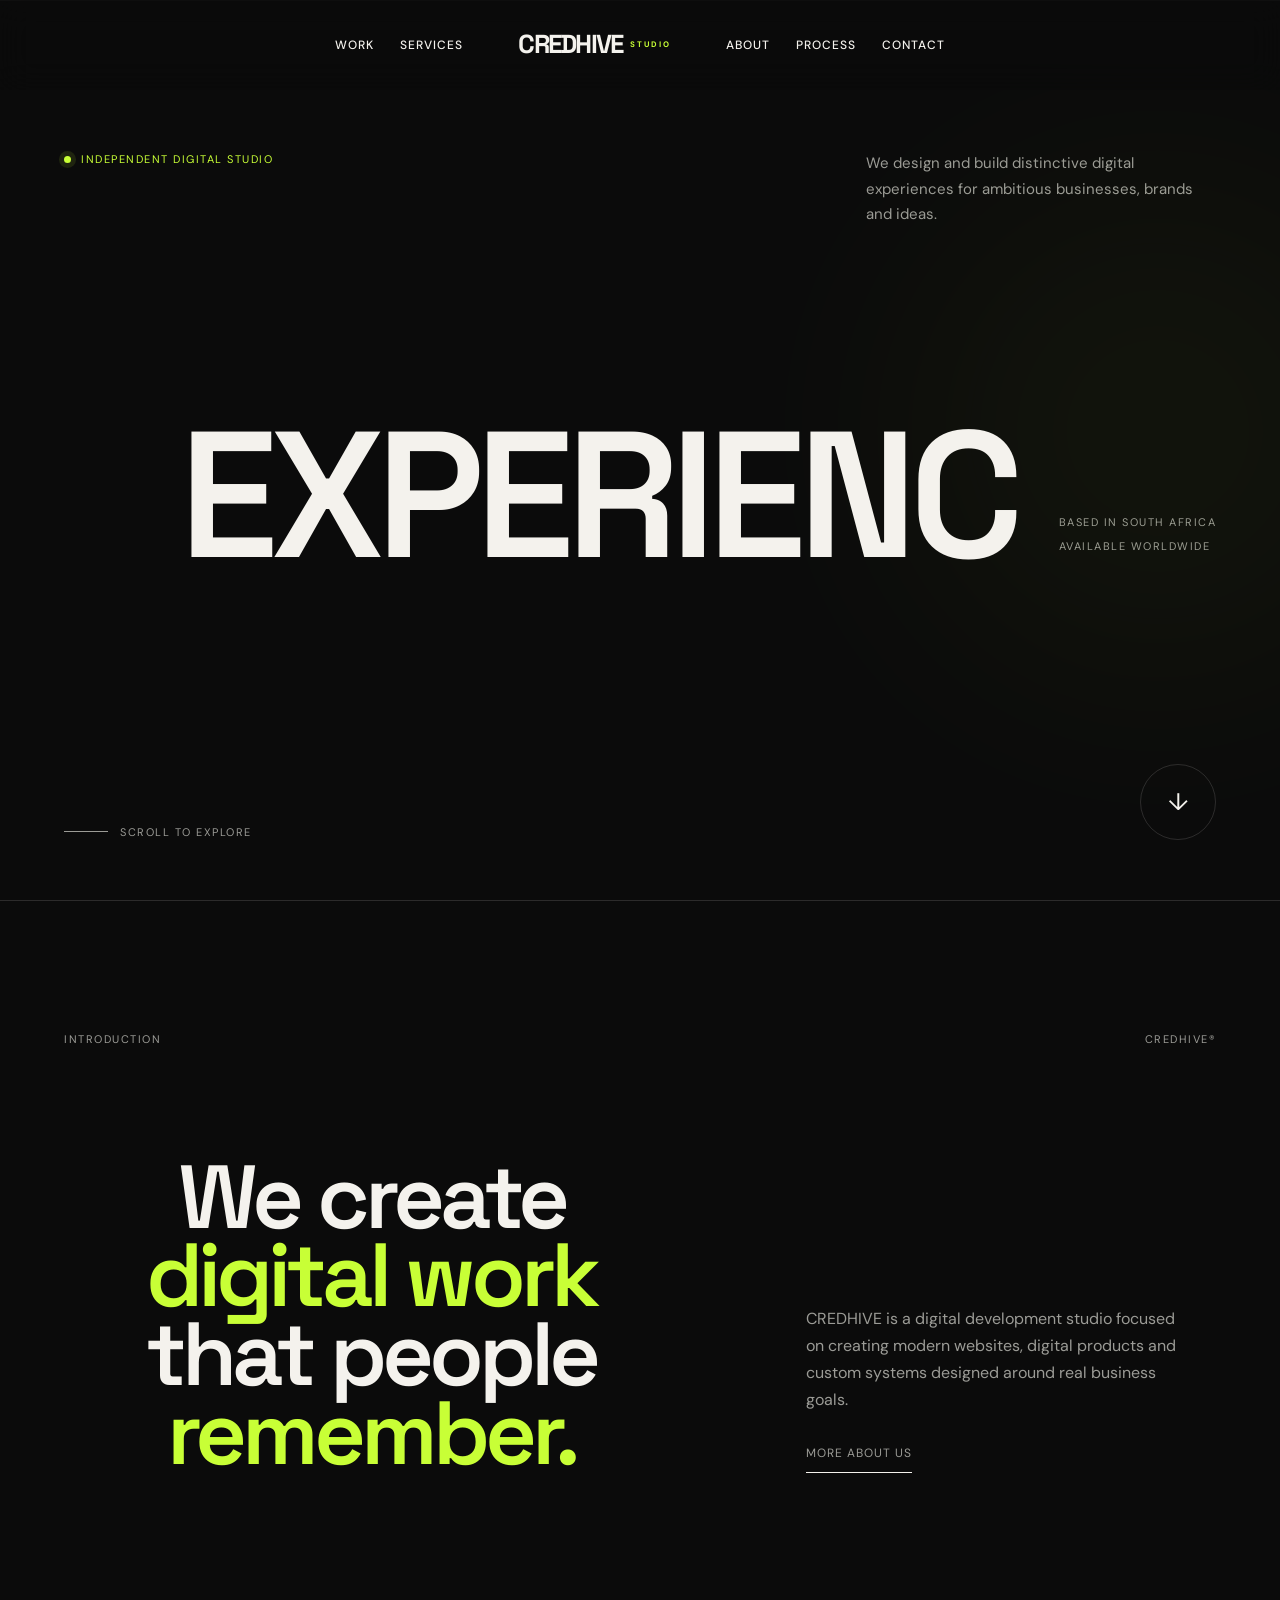
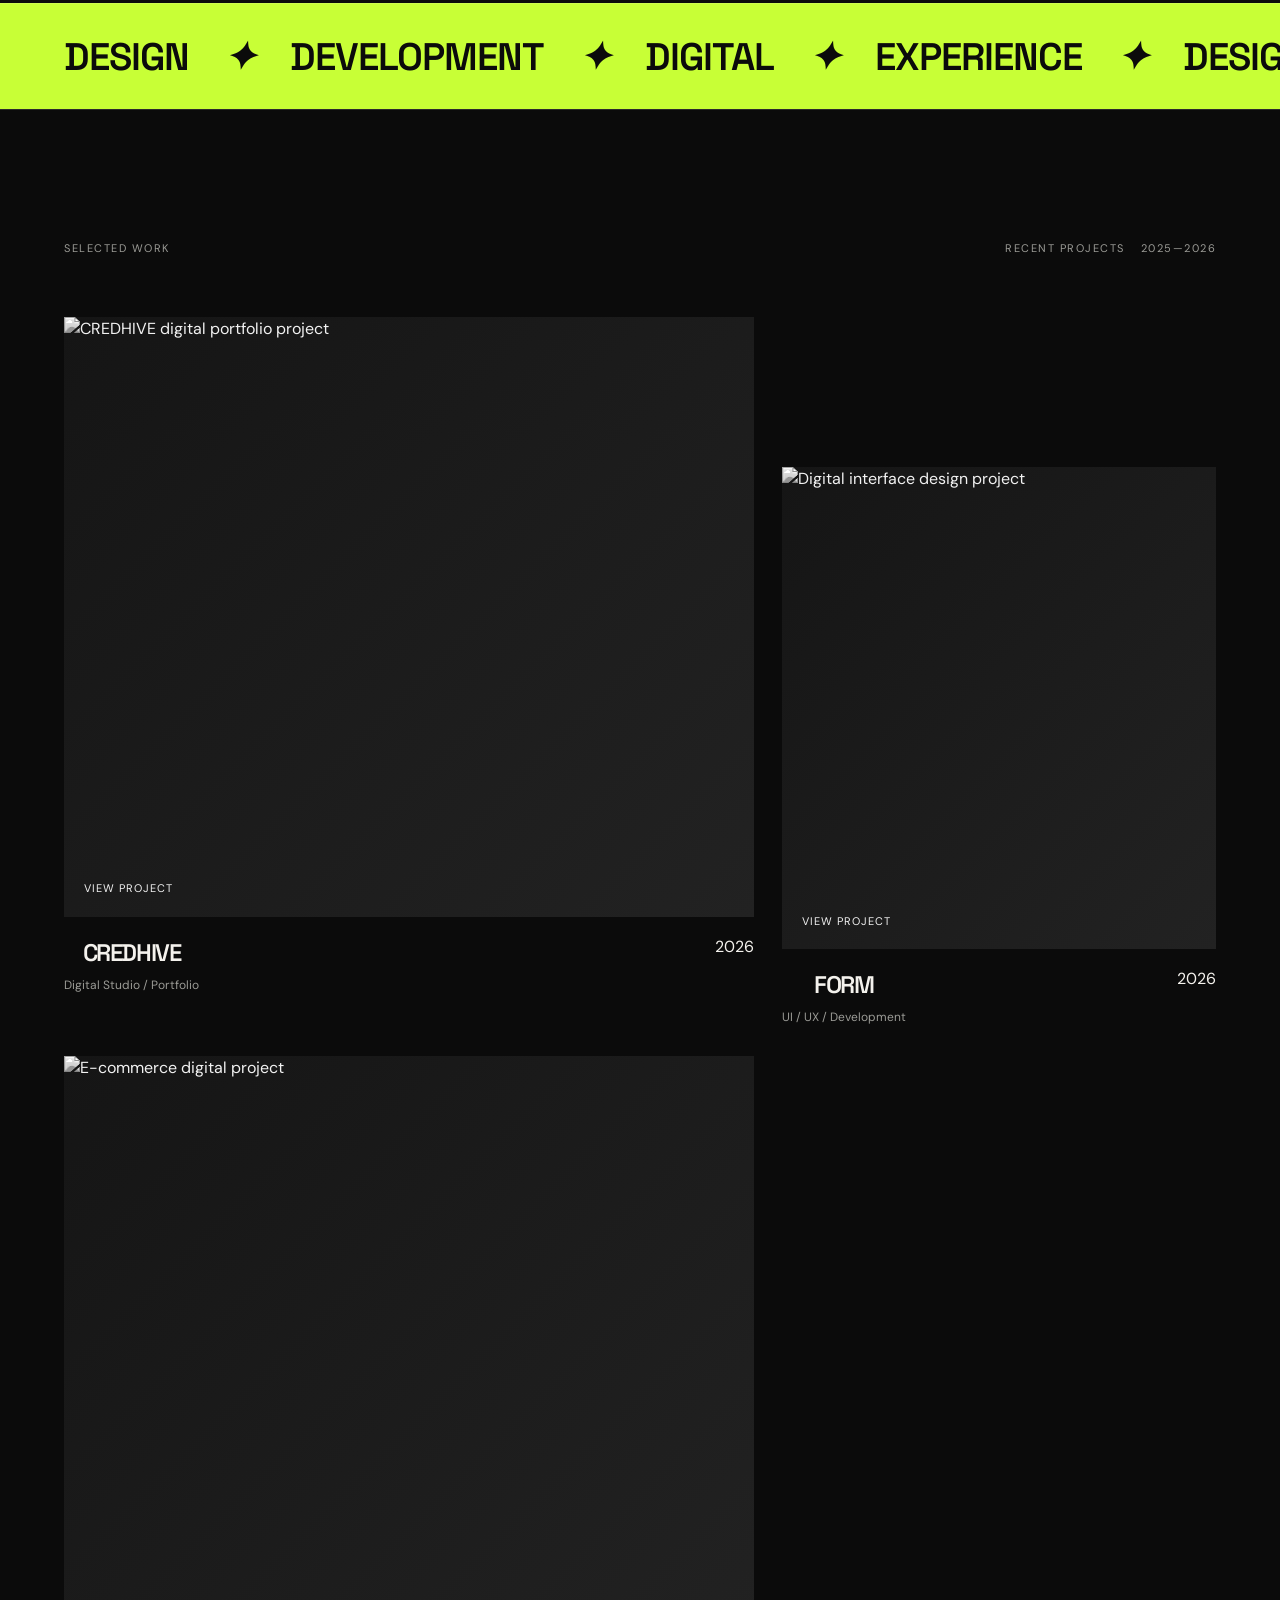
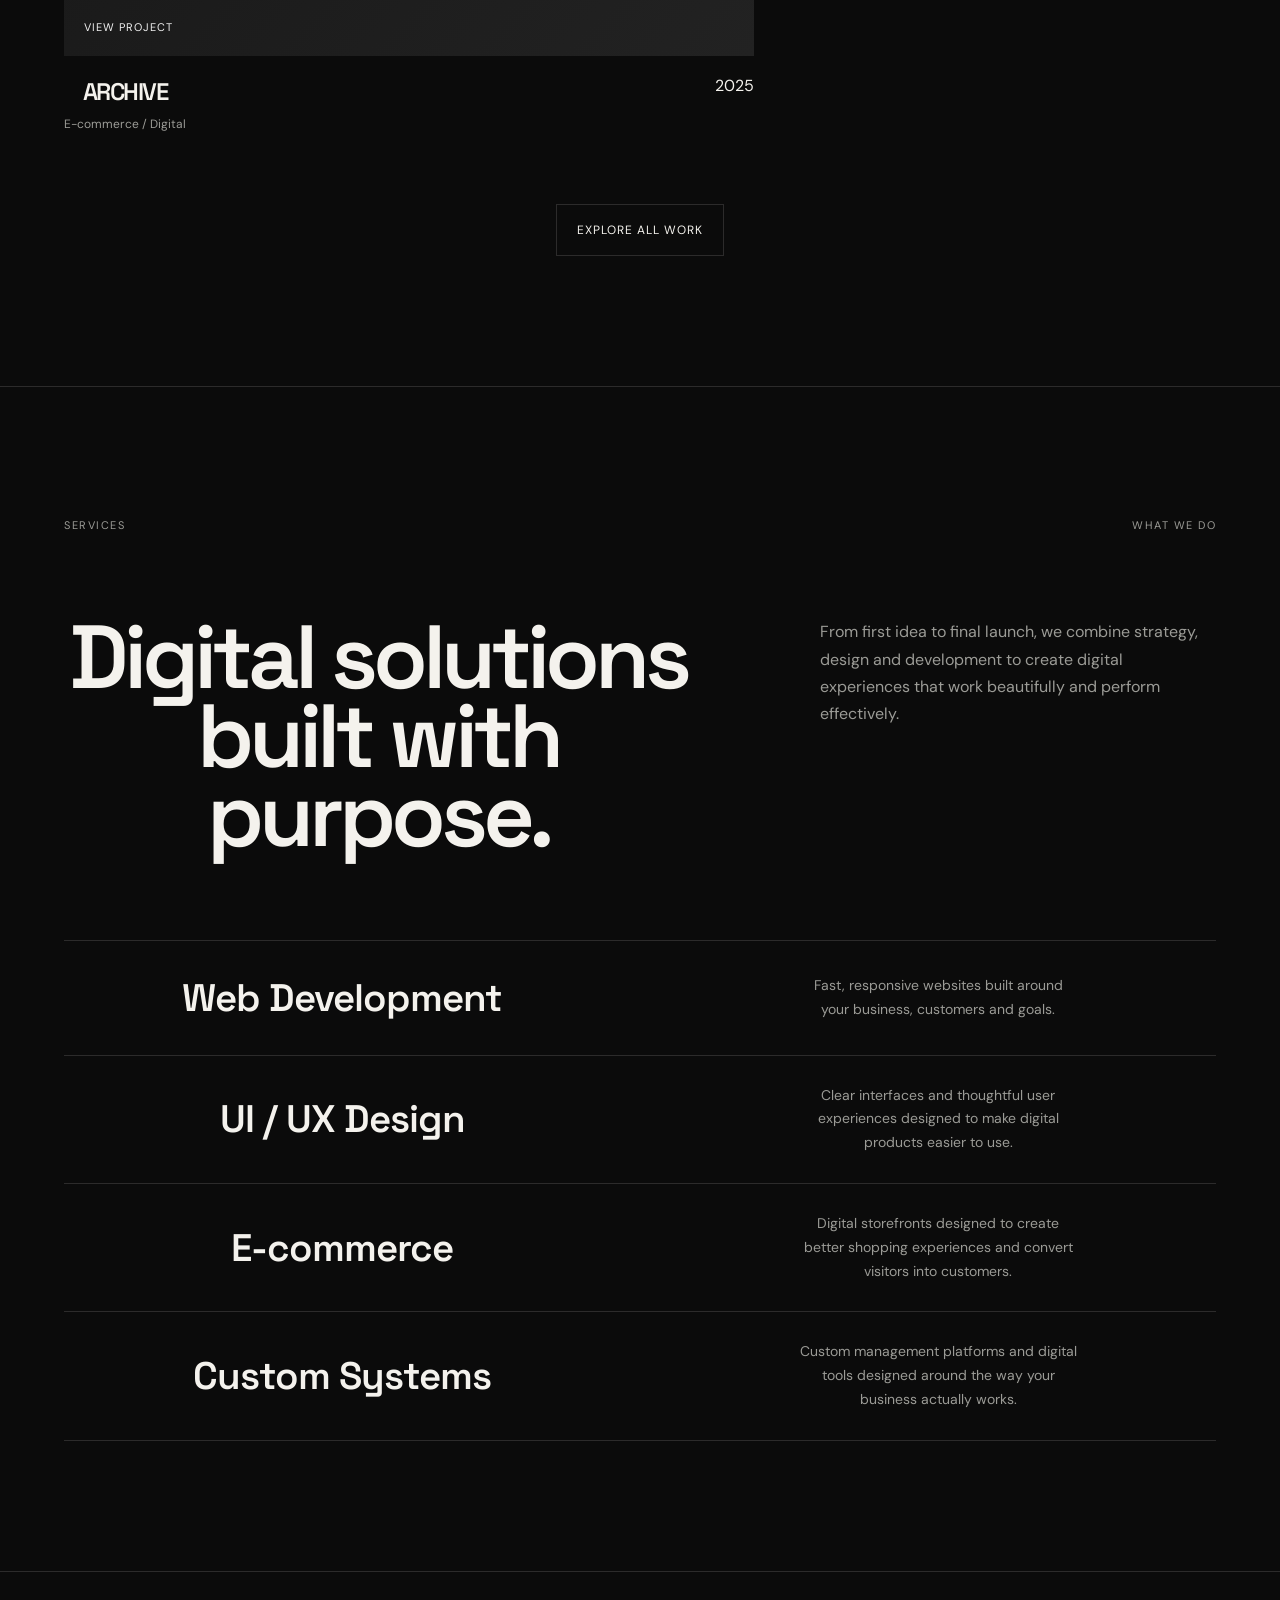
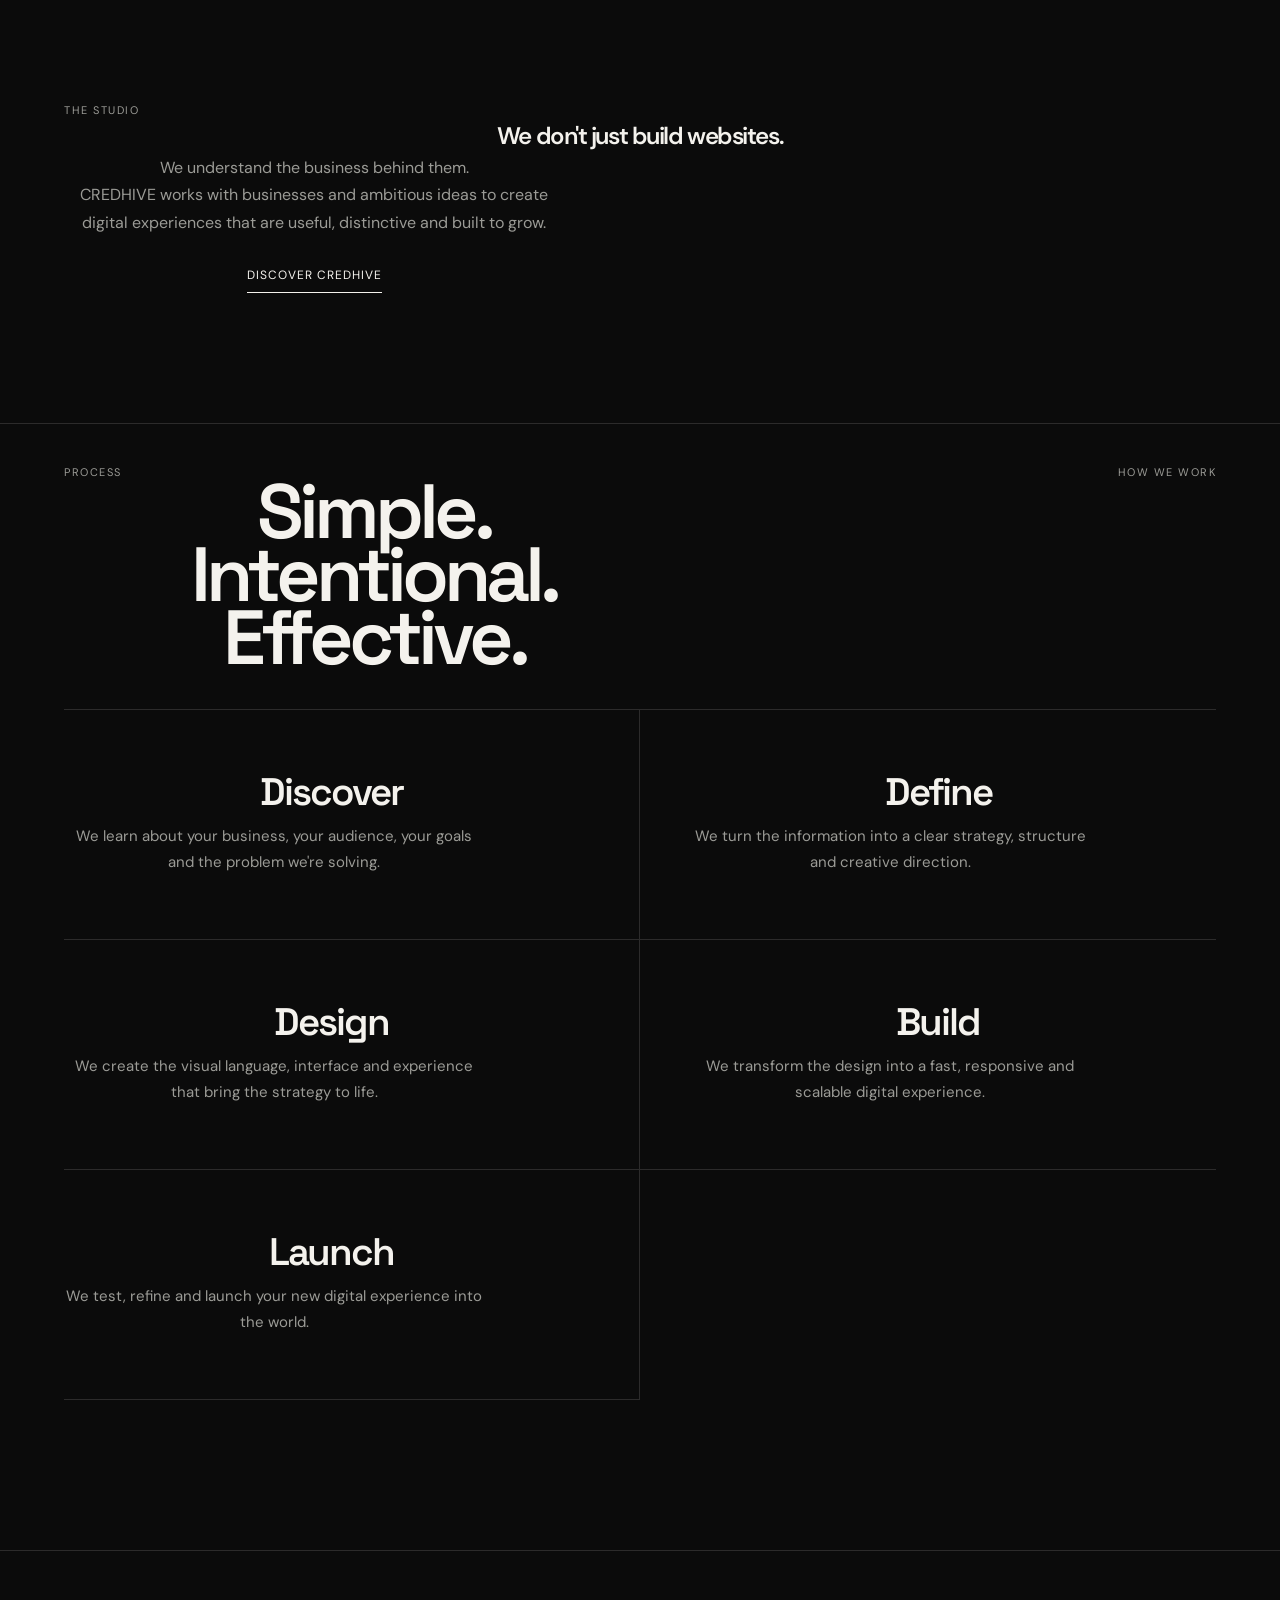
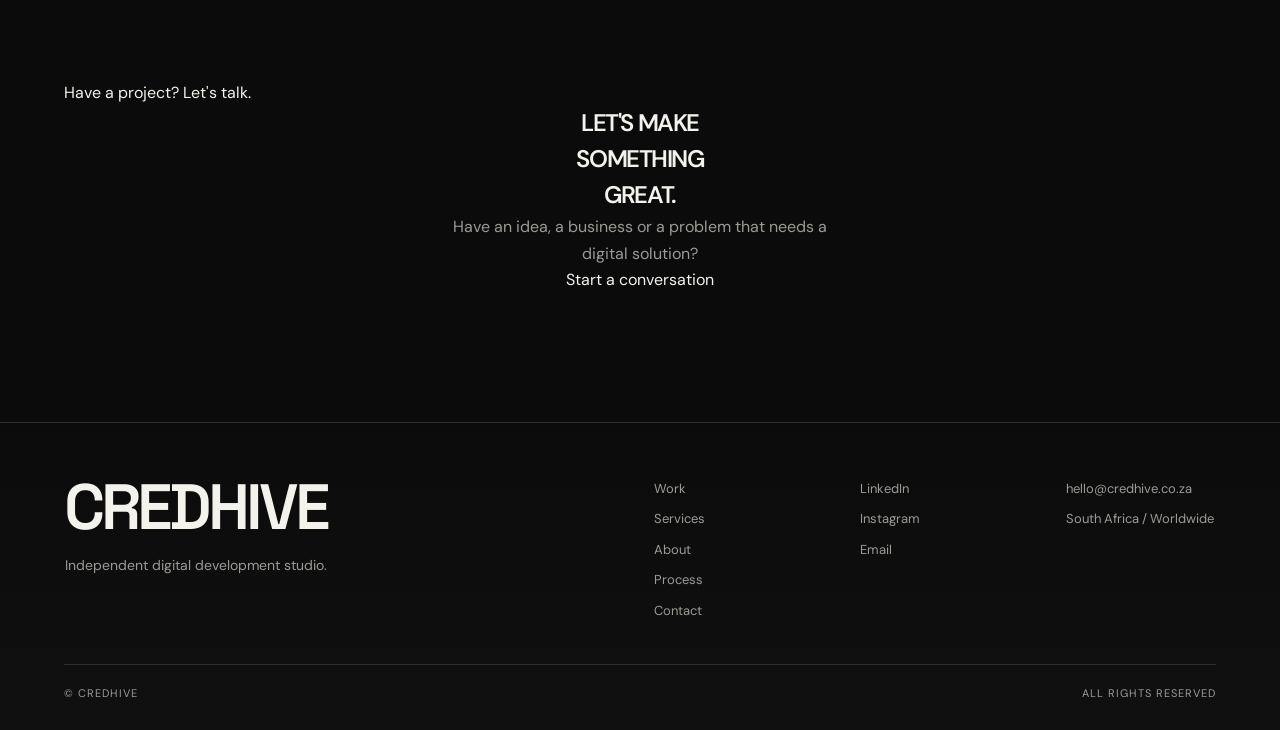
==== commit d1bbc598: "Remove "Home" link from navigation in multiple HTML files for consistency and improved user experien" ====
--- a/index.html
+++ b/index.html
@@ -53,7 +53,6 @@
       <div class="mobile-label">Navigation</div>
 
       <div class="mobile-links">
-        <a href="index.html"><span>Home</span></a>
         <a href="work.html"><span>Work</span></a>
         <a href="services.html"><span>Services</span></a>
         <a href="about.html"><span>About</span></a>
--- a/style.css
+++ b/style.css
@@ -468,6 +468,11 @@
     height: 75px;
     padding: 0 5vw;
 
+
+
+  .navbar.nav-hidden {
+    transform: translateY(0);
+  }
     justify-content: center;
     z-index: 1003;
   }
@@ -1149,6 +1154,7 @@
   letter-spacing: -5px;
   max-width: 620px;
   margin-bottom: 0;
+  text-align: center;
 }
 
 
@@ -1215,6 +1221,7 @@
   color: var(--muted);
   font-size: 15px;
   line-height: 1.75;
+  text-align: center;
 }
 
 
@@ -2097,6 +2104,7 @@
   line-height: .94;
 
   letter-spacing: -3px;
+  text-align: center;
 }
 
 
@@ -2104,12 +2112,15 @@
   max-width: 430px;
 
   margin-top: 25px;
+  margin-left: auto;
+  margin-right: auto;
 
   color: var(--muted);
 
   font-size: 14px;
 
   line-height: 1.6;
+  text-align: center;
 }
 
 
@@ -2242,6 +2253,9 @@
   font-size: 14px;
 
   line-height: 1.6;
+  margin-left: auto;
+  margin-right: auto;
+  text-align: center;
 }
 
 
@@ -2270,6 +2284,7 @@
   line-height: .82;
 
   letter-spacing: -7px;
+  text-align: center;
 }
 
 
@@ -2319,6 +2334,9 @@
   font-size: 15px;
 
   line-height: 1.7;
+  margin-left: auto;
+  margin-right: auto;
+  text-align: center;
 }
 
 
@@ -2478,11 +2496,16 @@
   font-size: 17px;
 
   line-height: 1.6;
+  margin-left: auto;
+  margin-right: auto;
+  text-align: center;
 }
 
 
 .about-final-button {
-  margin-top: 35px;
+  display: flex;
+  width: fit-content;
+  margin: 35px auto 0;
 }
 
 
@@ -3503,6 +3526,7 @@
   color: var(--muted);
   font-size: 14px;
   line-height: 1.7;
+  text-align: center;
 }
 
 
@@ -3608,6 +3632,11 @@
 }
 
 
+.contact-next .contact-label {
+  color: var(--black);
+}
+
+
 .contact-title {
   max-width: 1100px;
   font-family: "Space Grotesk", sans-serif;
@@ -4019,6 +4048,7 @@
   font-size: clamp(26px, 2.8vw, 38px);
   line-height: 1;
   letter-spacing: -1px;
+  text-align: center;
 }
 
 
@@ -4028,6 +4058,9 @@
   color: rgba(11,11,11,0.68);
   font-size: 14px;
   line-height: 1.7;
+  margin-left: auto;
+  margin-right: auto;
+  text-align: center;
 }
 
 
@@ -4046,6 +4079,7 @@
   font-size: clamp(42px, 6vw, 92px);
   line-height: .84;
   letter-spacing: -5px;
+  text-align: left;
 }
 
 
@@ -6295,6 +6329,17 @@
 }
 
 
+.studio-content p,
+.studio-content a.text-link.dark-link {
+  text-align: center;
+}
+
+
+.studio-content a.text-link.dark-link {
+  justify-content: center;
+}
+
+
 .studio-copy p {
   max-width: 500px;
   margin-left: auto;
@@ -6410,4 +6455,47 @@
     letter-spacing: 1.2px;
     font-size: 10px;
   }
+
+
+  .work-project-header {
+    grid-template-columns: 1fr;
+    gap: 12px;
+  }
+
+
+  .work-project-title,
+  .work-project-type {
+    grid-column: auto;
+    text-align: left;
+  }
+
+
+  .work-project-type {
+    margin-top: 0;
+    padding-bottom: 0;
+  }
+
+
+  .services-intro-content,
+  .service-detail-grid,
+  .process-step-grid {
+    grid-template-columns: 1fr;
+  }
+
+
+  .services-intro-text,
+  .service-detail-content,
+  .process-step-content {
+    max-width: 100%;
+  }
+
+
+  .service-detail-content h3 {
+    font-size: clamp(30px, 8vw, 52px);
+  }
+
+
+  .service-options {
+    grid-template-columns: 1fr;
+  }
 }
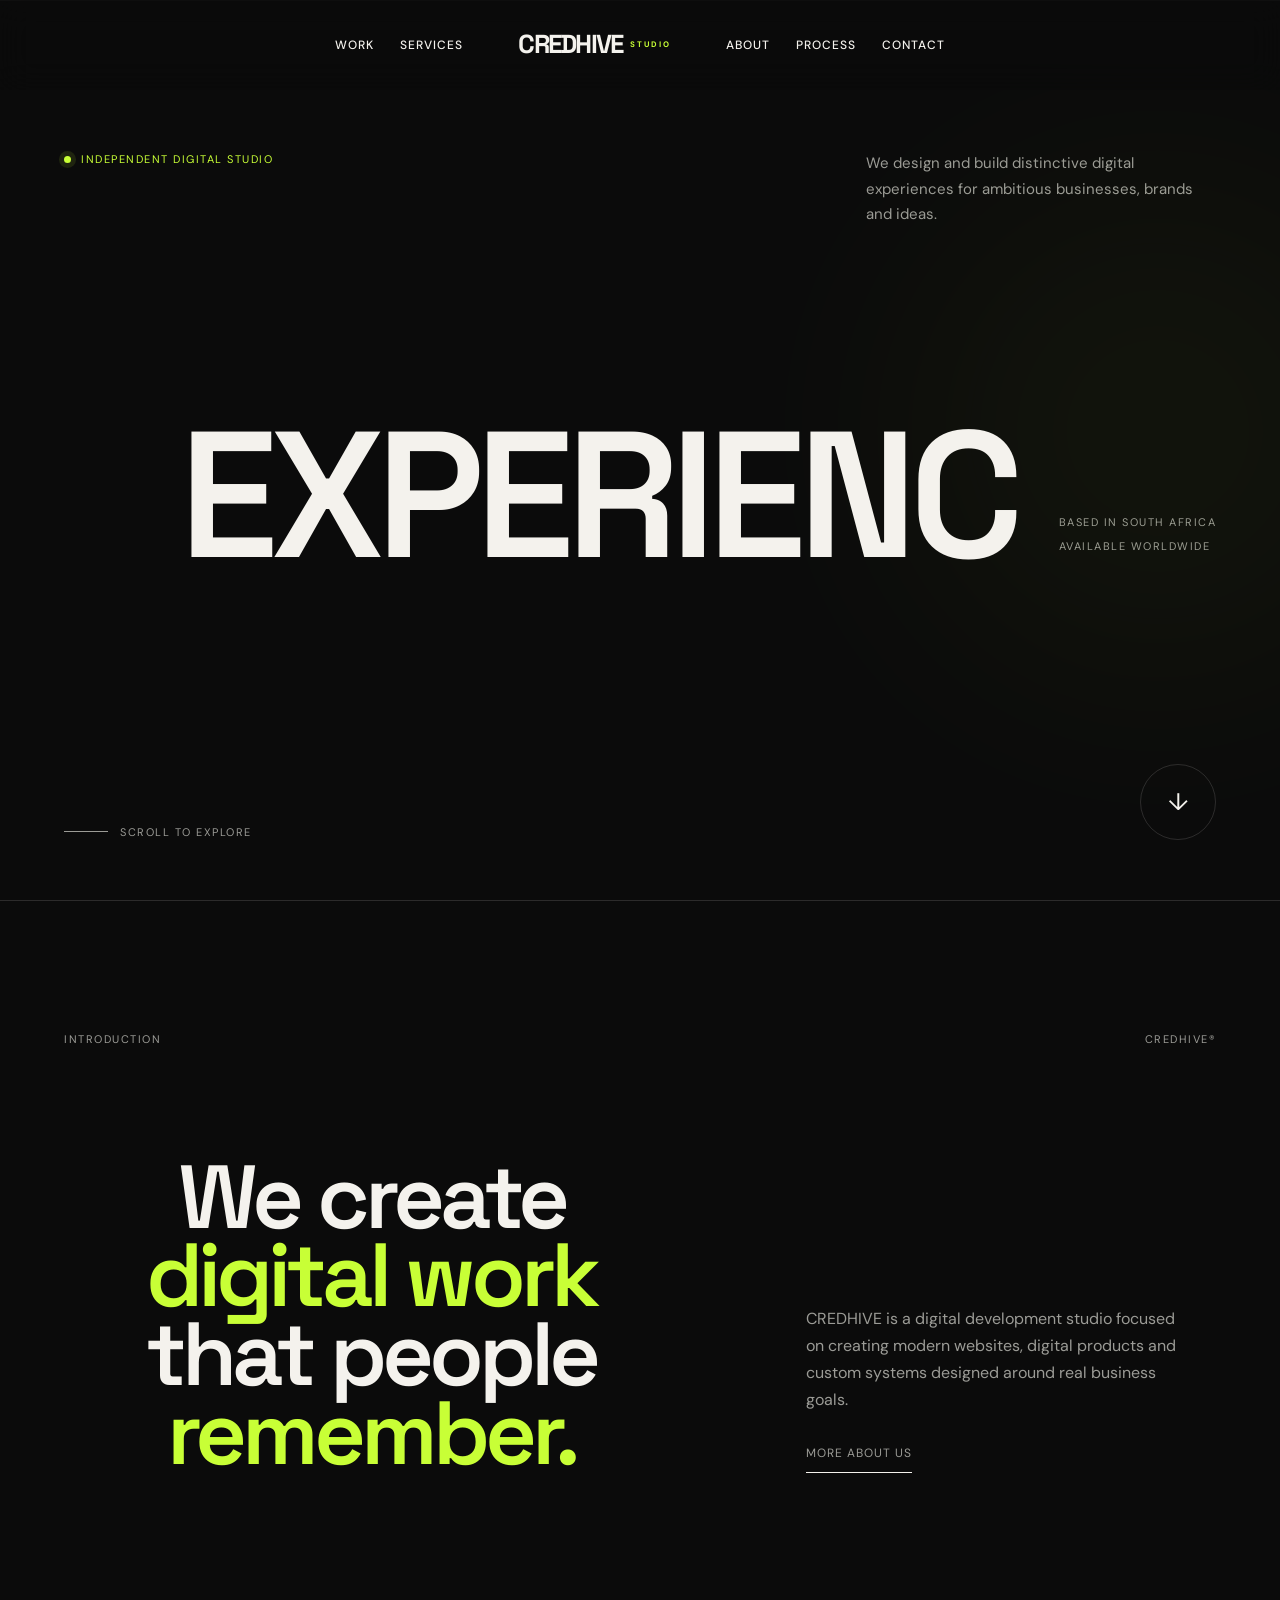
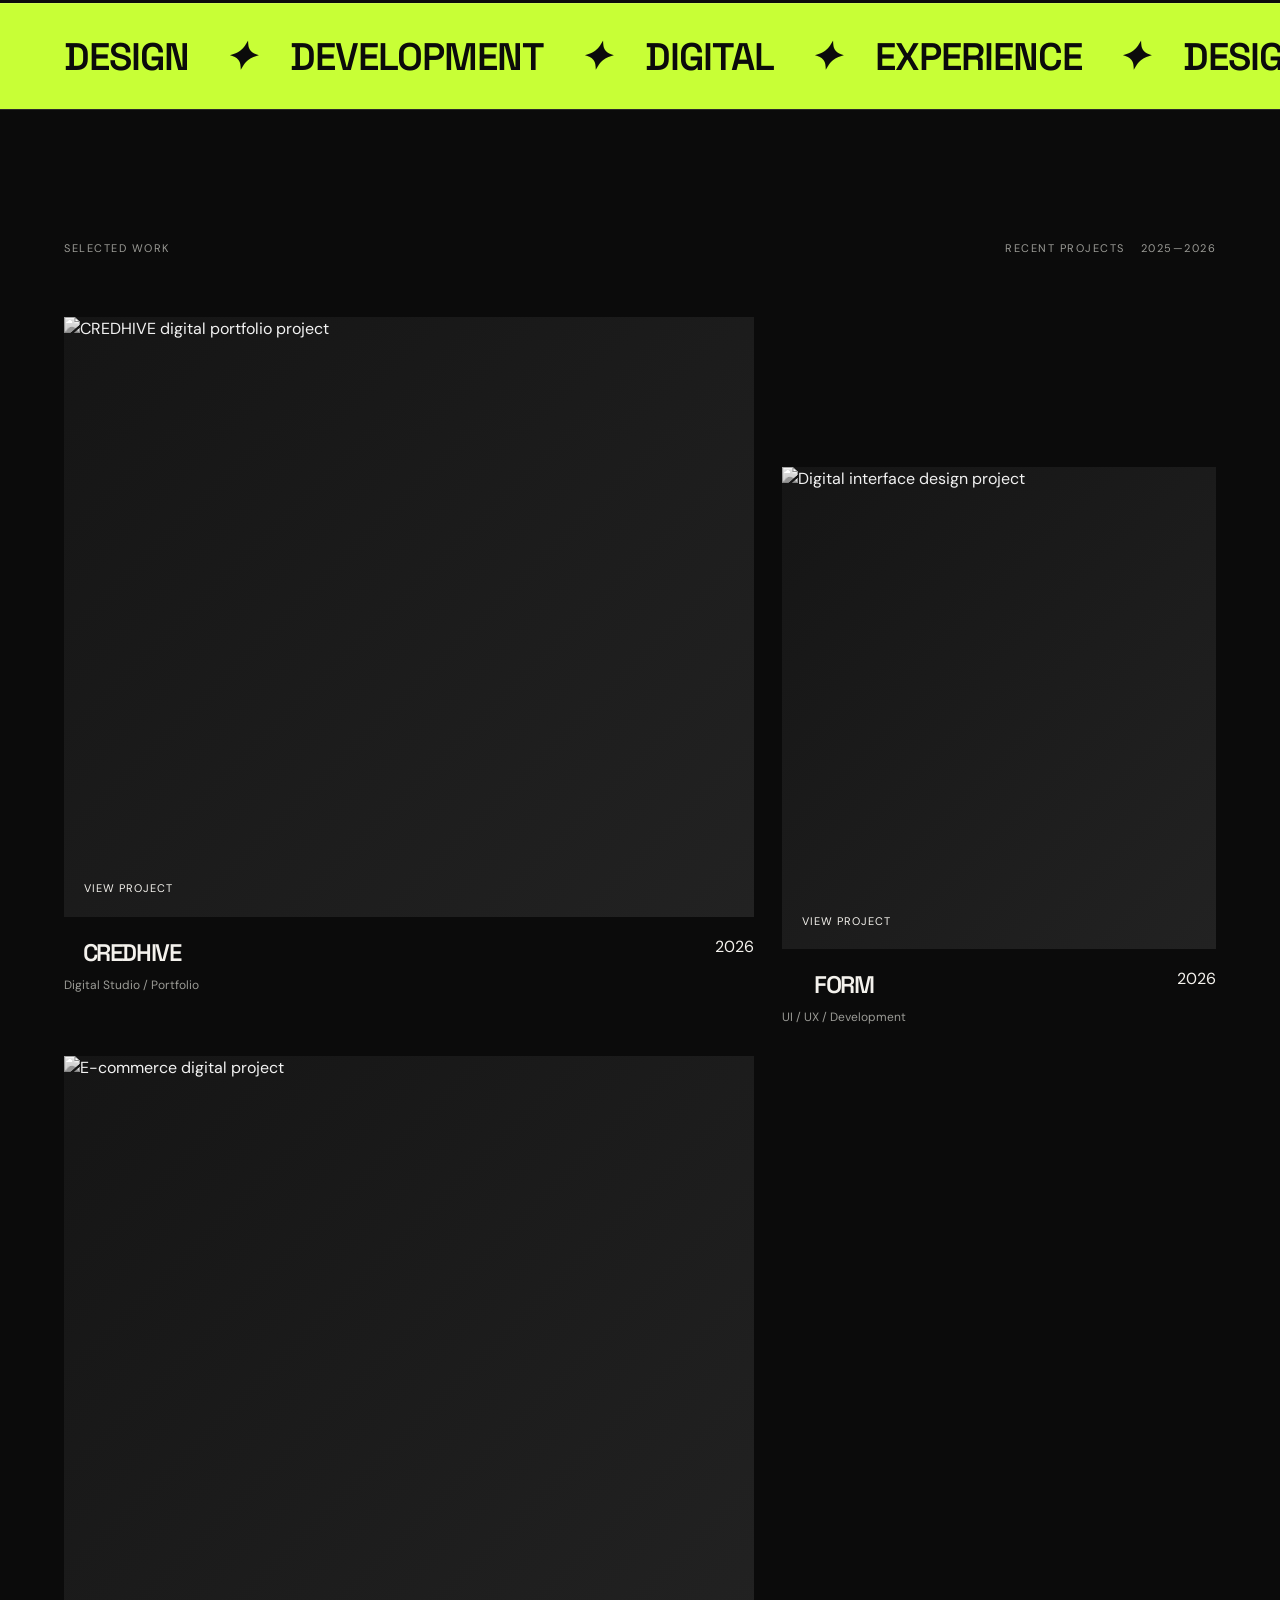
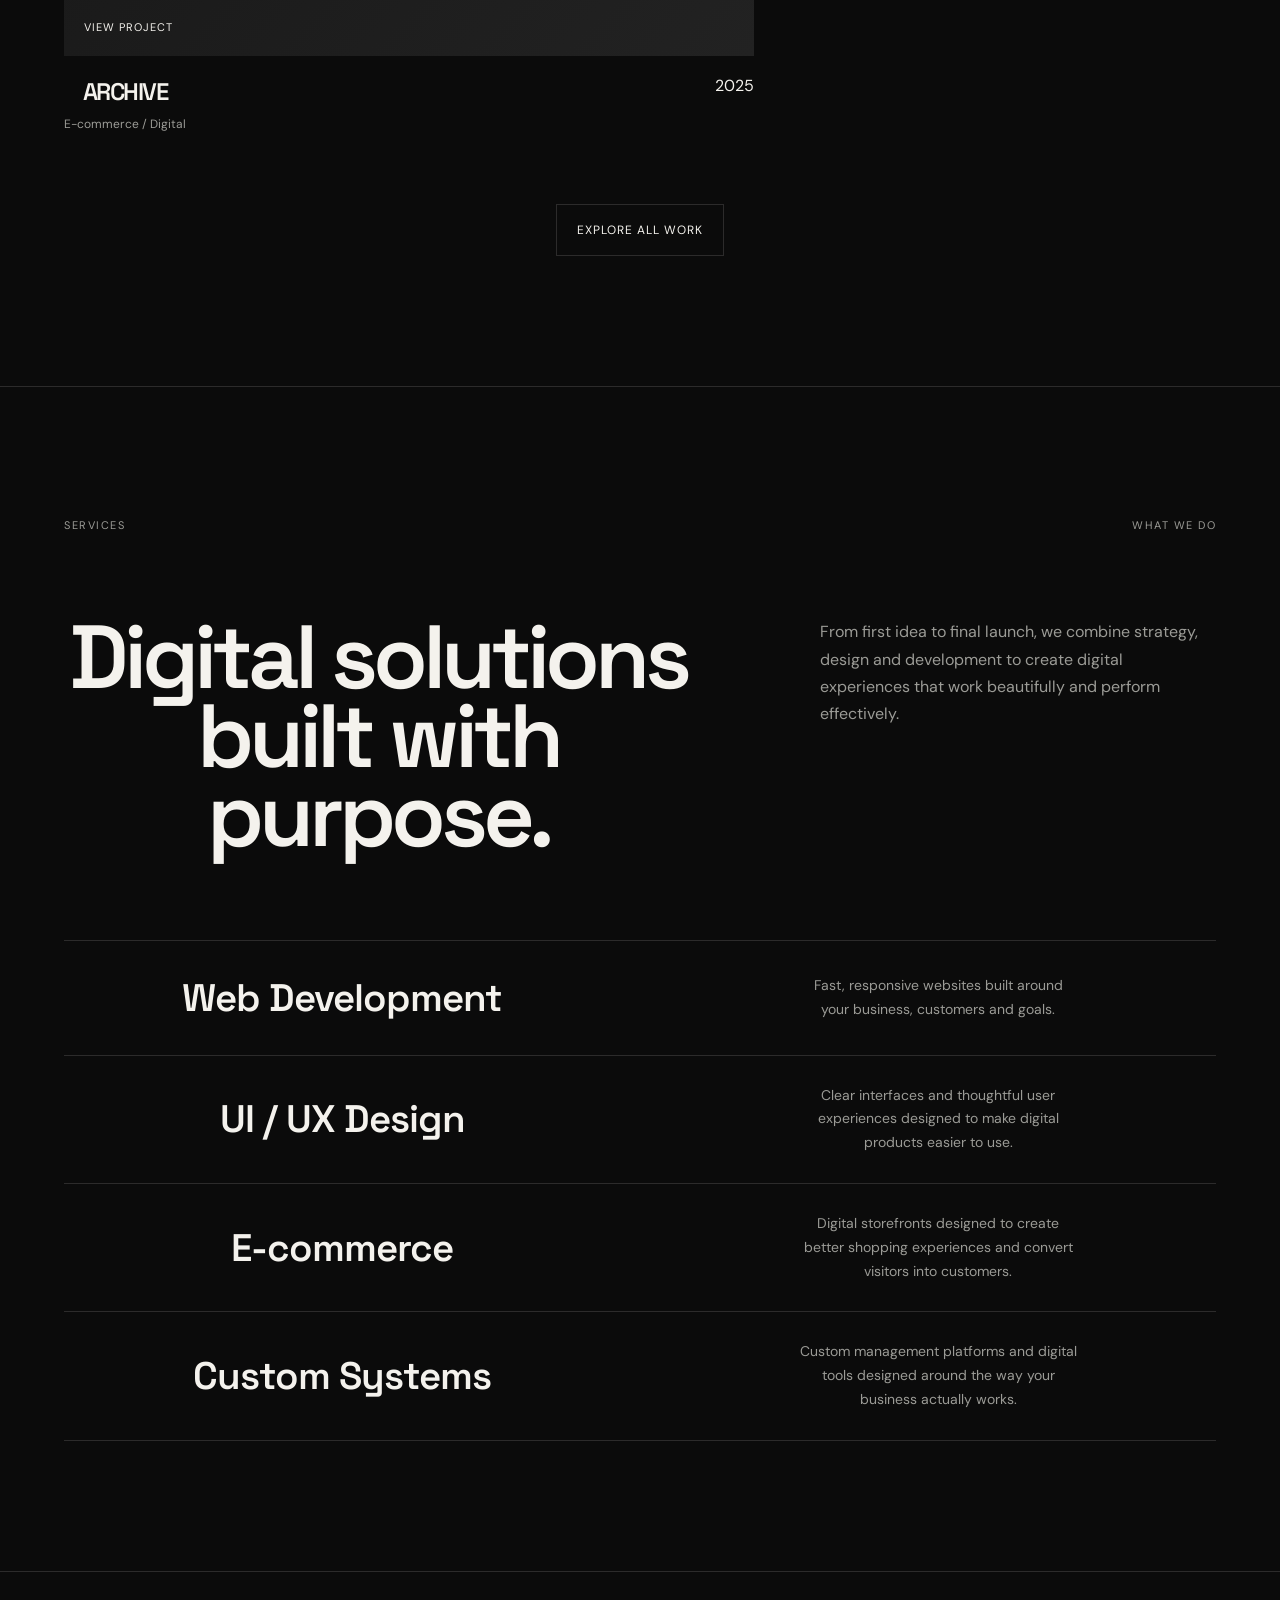
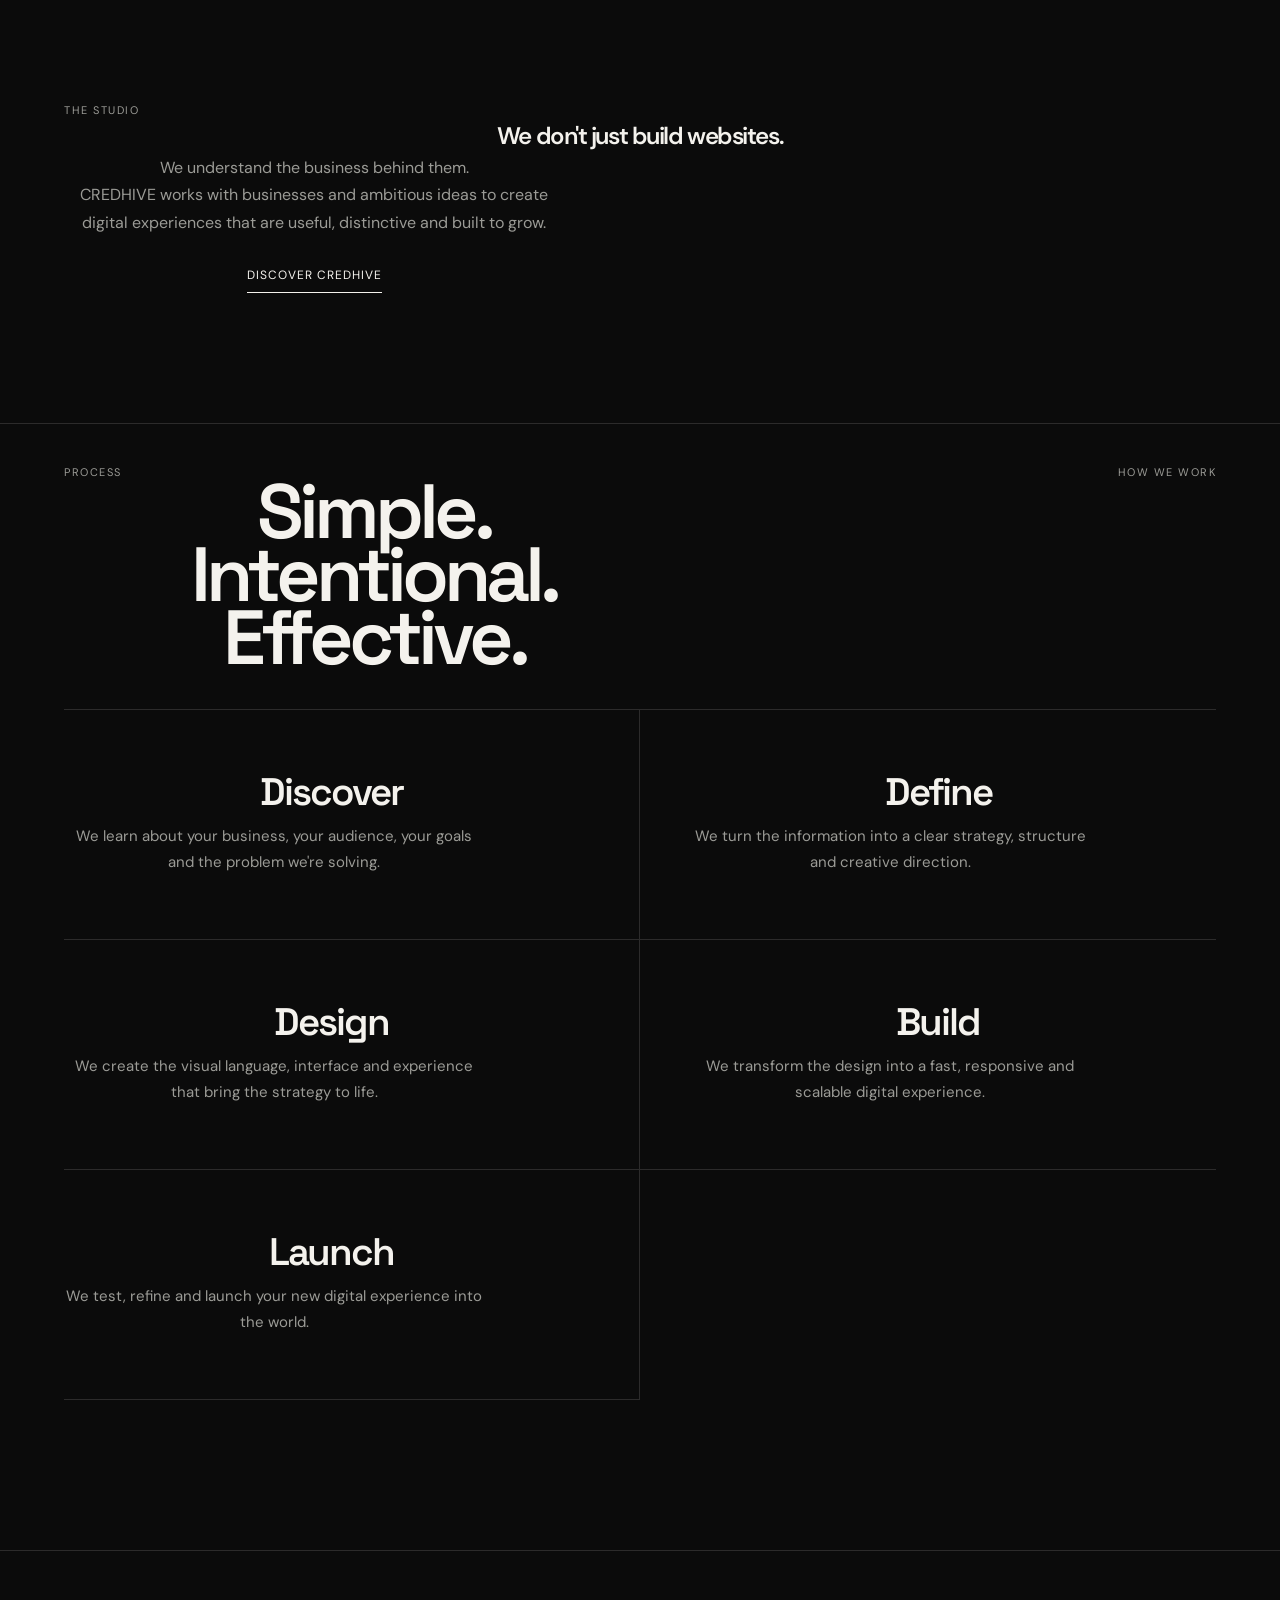
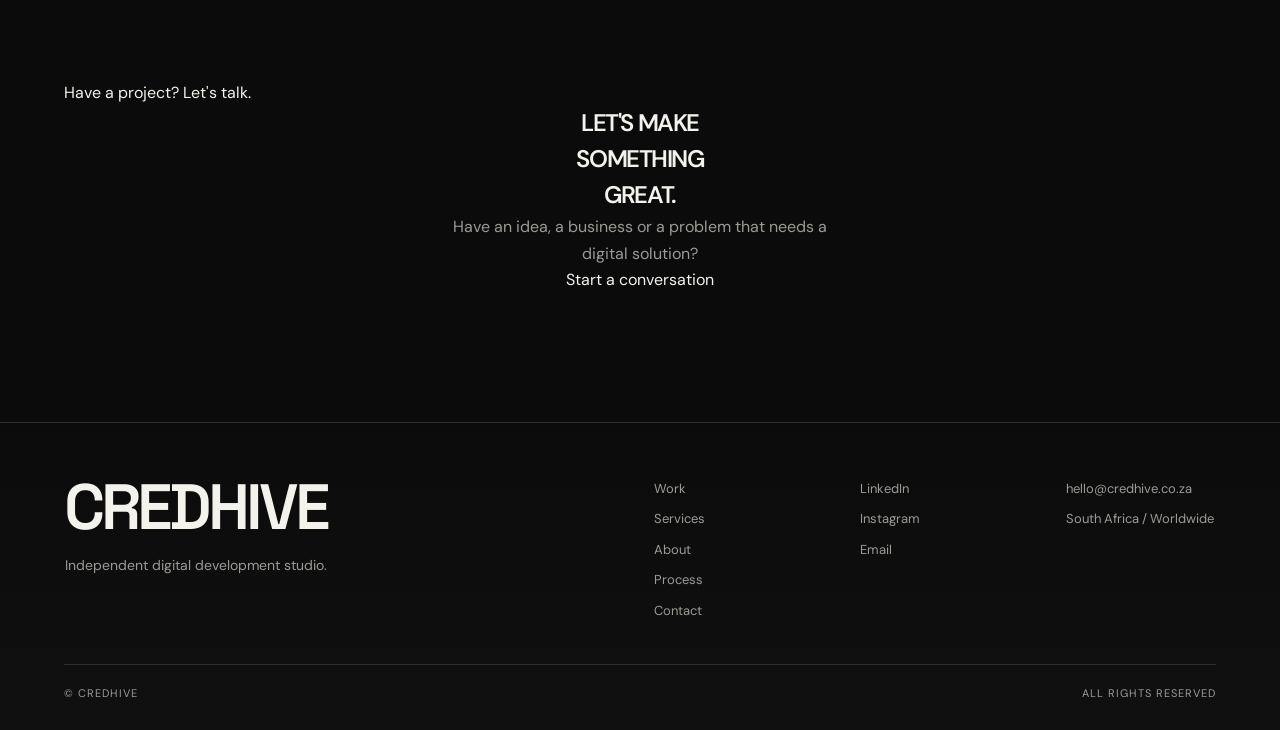
==== commit 2f1128db: "Implement project image scroll color effect and update styles for improved visibility and layout con" ====
--- a/index.html
+++ b/index.html
@@ -1,4 +1,4 @@
-<!DOCTYPE html> <html lang="en"> <head> <meta charset="UTF-8">
+<!DOCTYPE html> <html lang="en"> <head> <link rel="icon" type="image/png" href="favicon.png"> <meta charset="UTF-8">
 <meta
 name="viewport"
 content="width=device-width, initial-scale=1.0">
--- a/style.css
+++ b/style.css
@@ -912,6 +912,11 @@
   transition:
     transform .9s var(--ease),
     filter .8s ease;
+}
+
+
+.project-image.is-in-view {
+  filter: grayscale(0);
 }
 
 
@@ -1678,6 +1683,11 @@
   transition:
     transform .9s var(--ease),
     filter .8s ease;
+}
+
+
+.work-project-image.is-in-view img {
+  filter: grayscale(0);
 }
 
 
@@ -2886,6 +2896,7 @@
   min-height: 260px;
   padding: 28px 22px 30px 0;
   border-right: 1px solid var(--line);
+  overflow-wrap: anywhere;
 }
 
 
@@ -5148,6 +5159,41 @@
   }
 
 
+  .services-process-grid,
+  .next-list {
+    grid-template-columns: 1fr;
+  }
+
+
+  .services-process-card,
+  .services-process-card:last-child {
+    min-height: auto;
+    padding: 30px 0 34px;
+    border-right: none;
+    border-bottom: 1px solid var(--line);
+  }
+
+
+  .services-process-card:last-child,
+  .next-item:last-child {
+    border-bottom: none;
+  }
+
+
+  .services-process-card h3 {
+    font-size: clamp(28px, 8vw, 42px);
+  }
+
+
+  .next-item,
+  .next-item:last-child {
+    min-height: auto;
+    padding: 30px 0;
+    border-right: none;
+    border-bottom: 1px solid rgba(11,11,11,0.12);
+  }
+
+
   .services-intro {
     display: block;
     margin: 55px 0;
